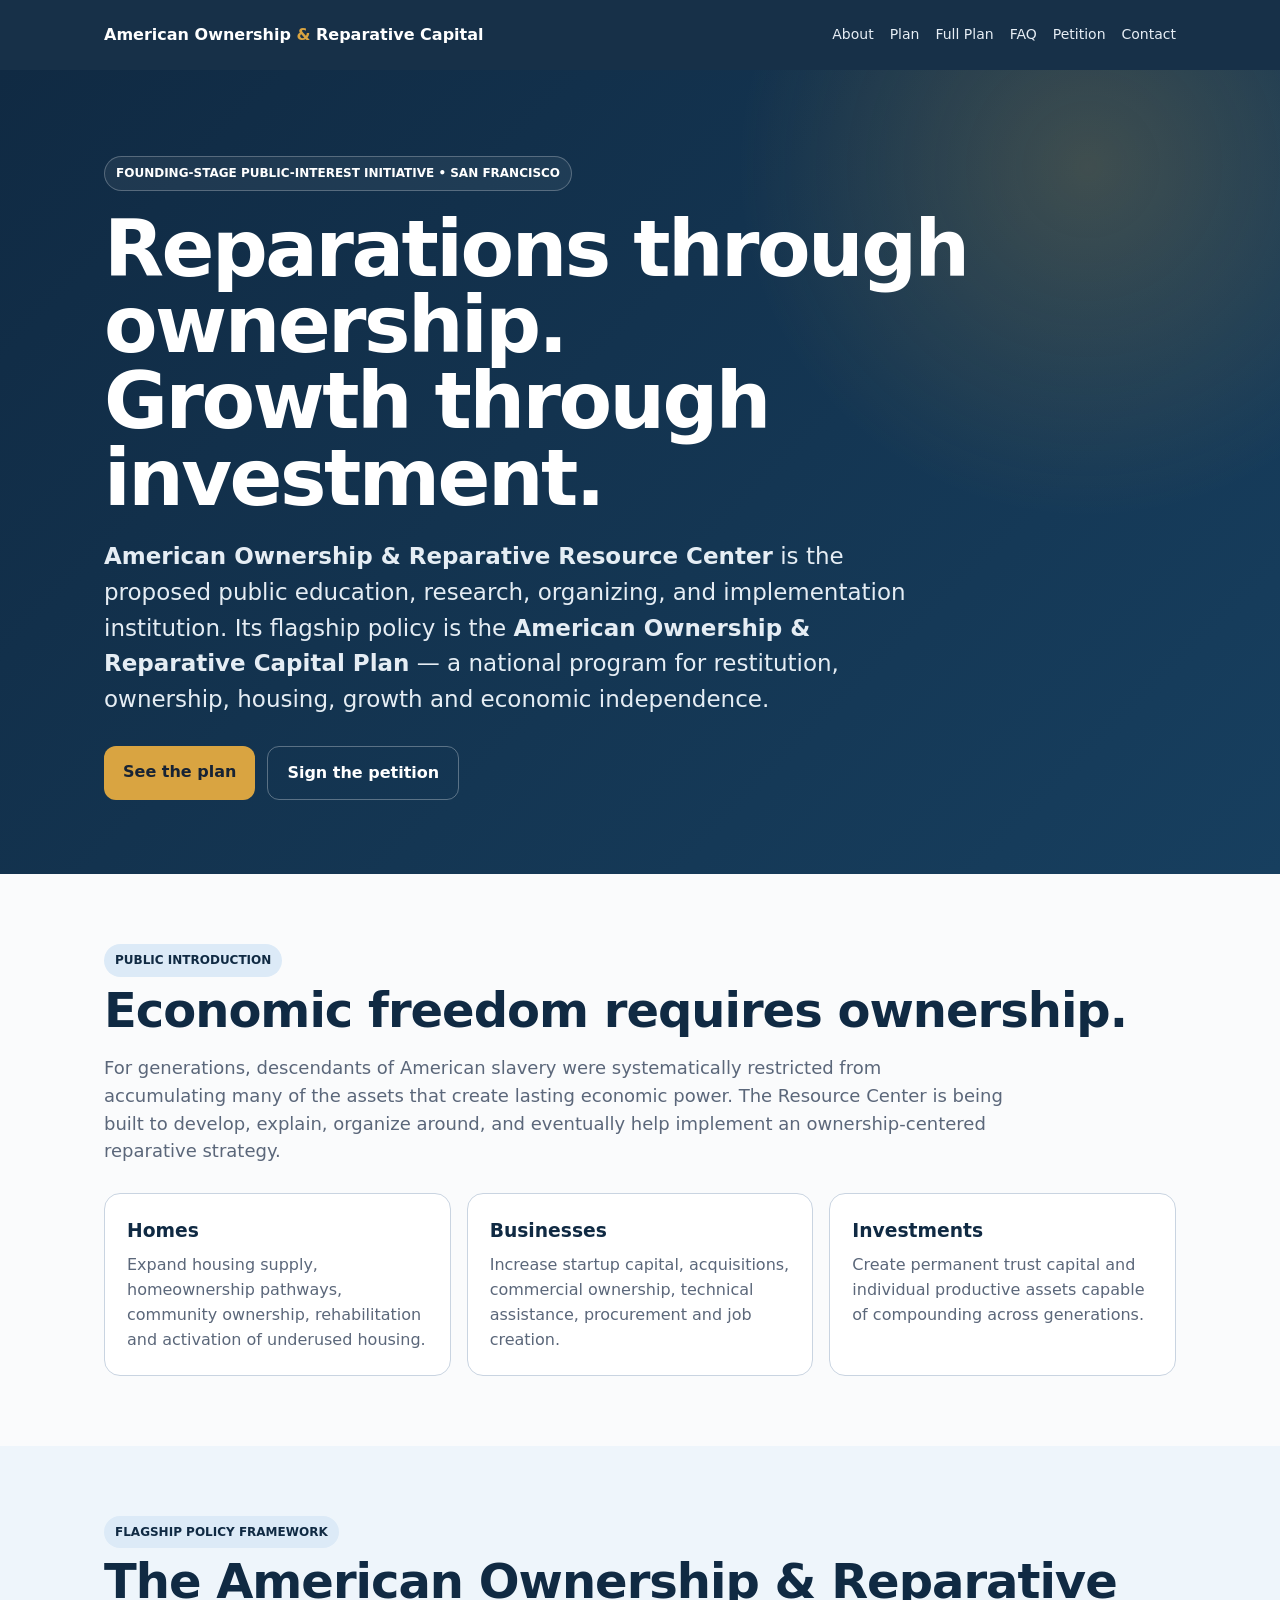
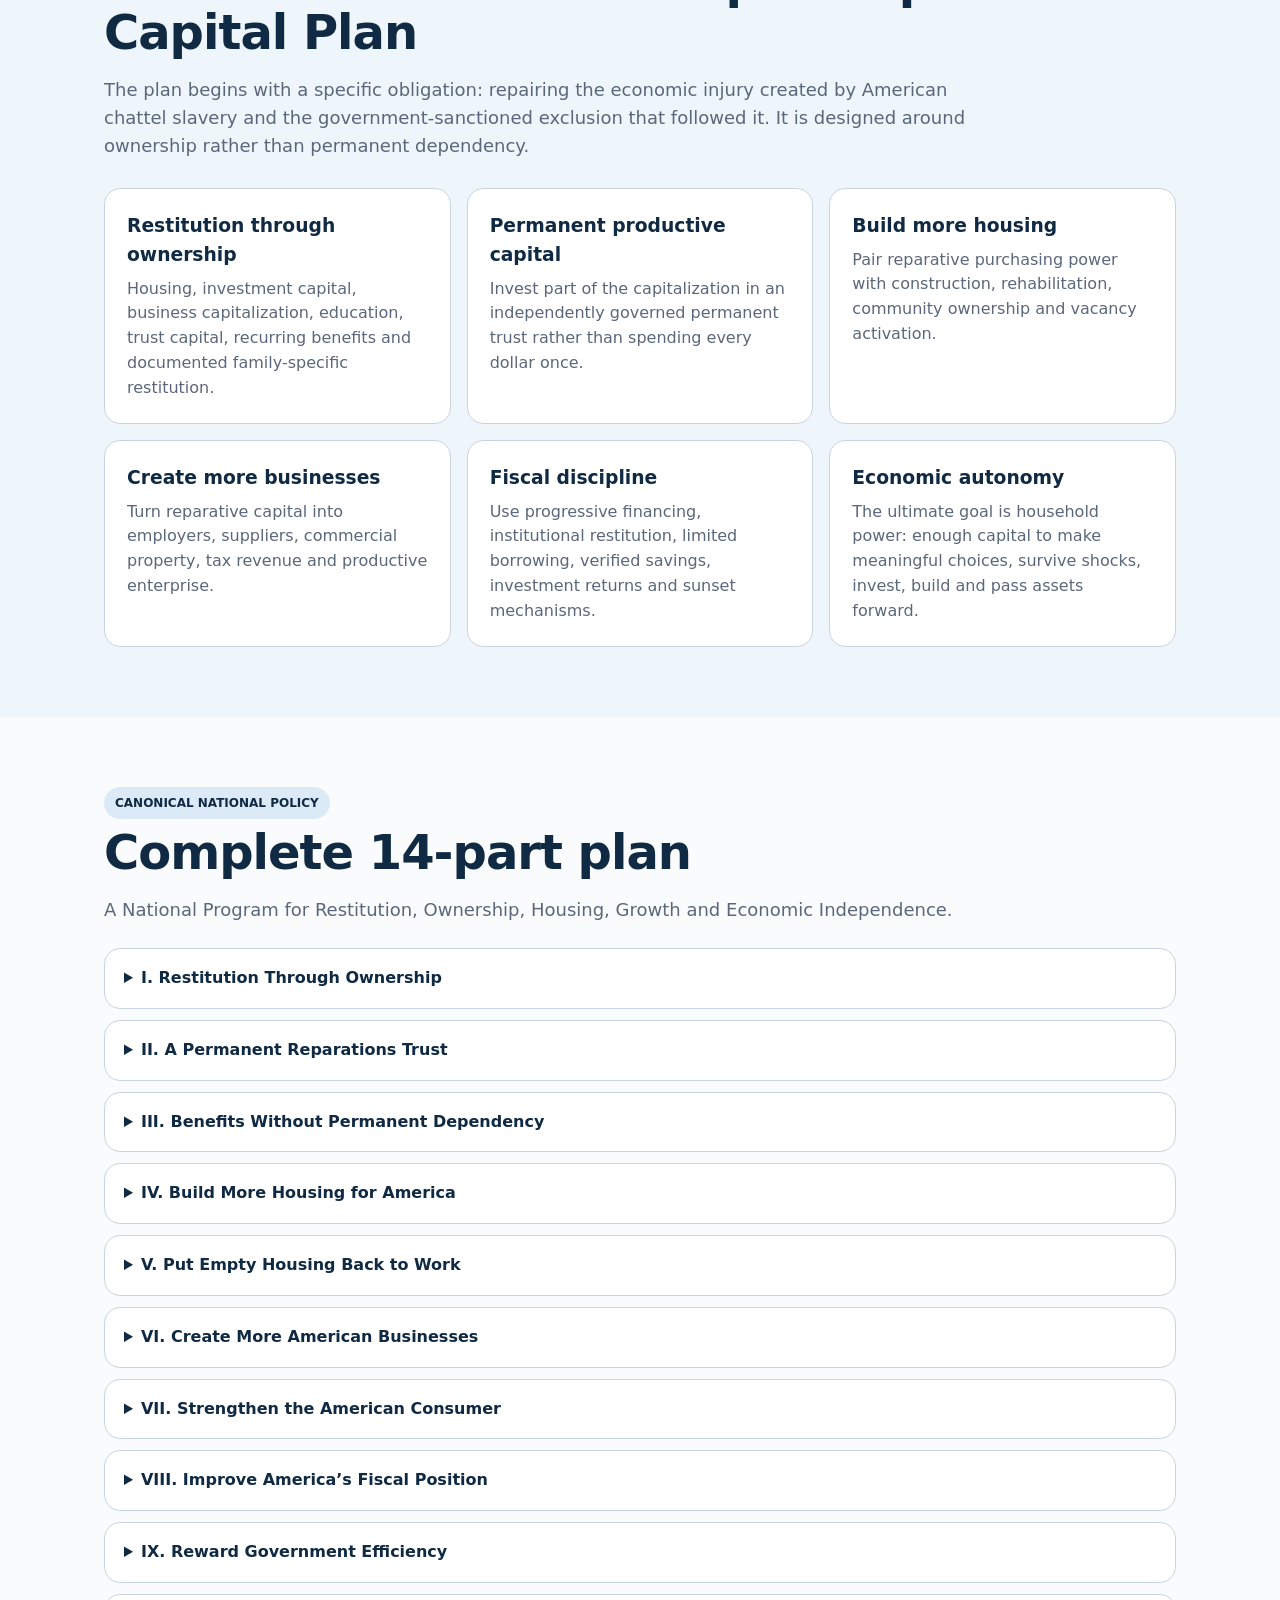
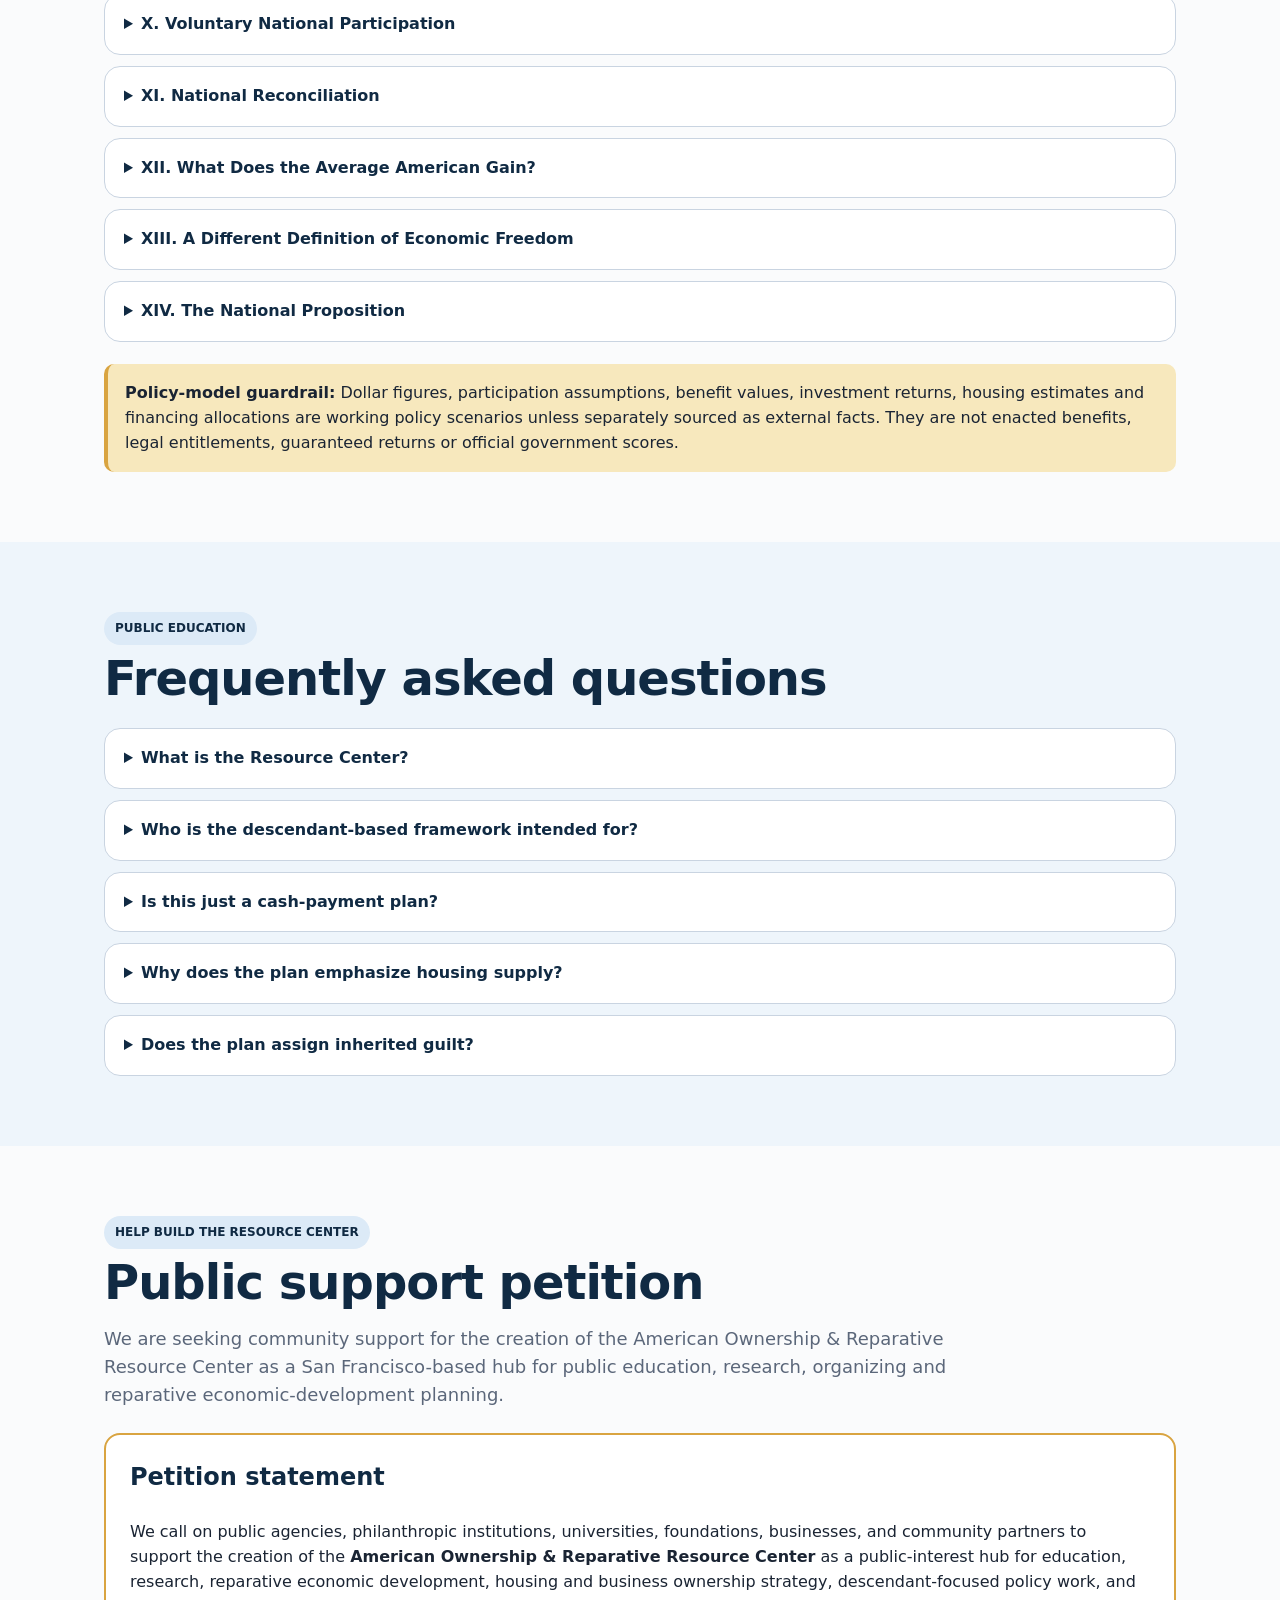
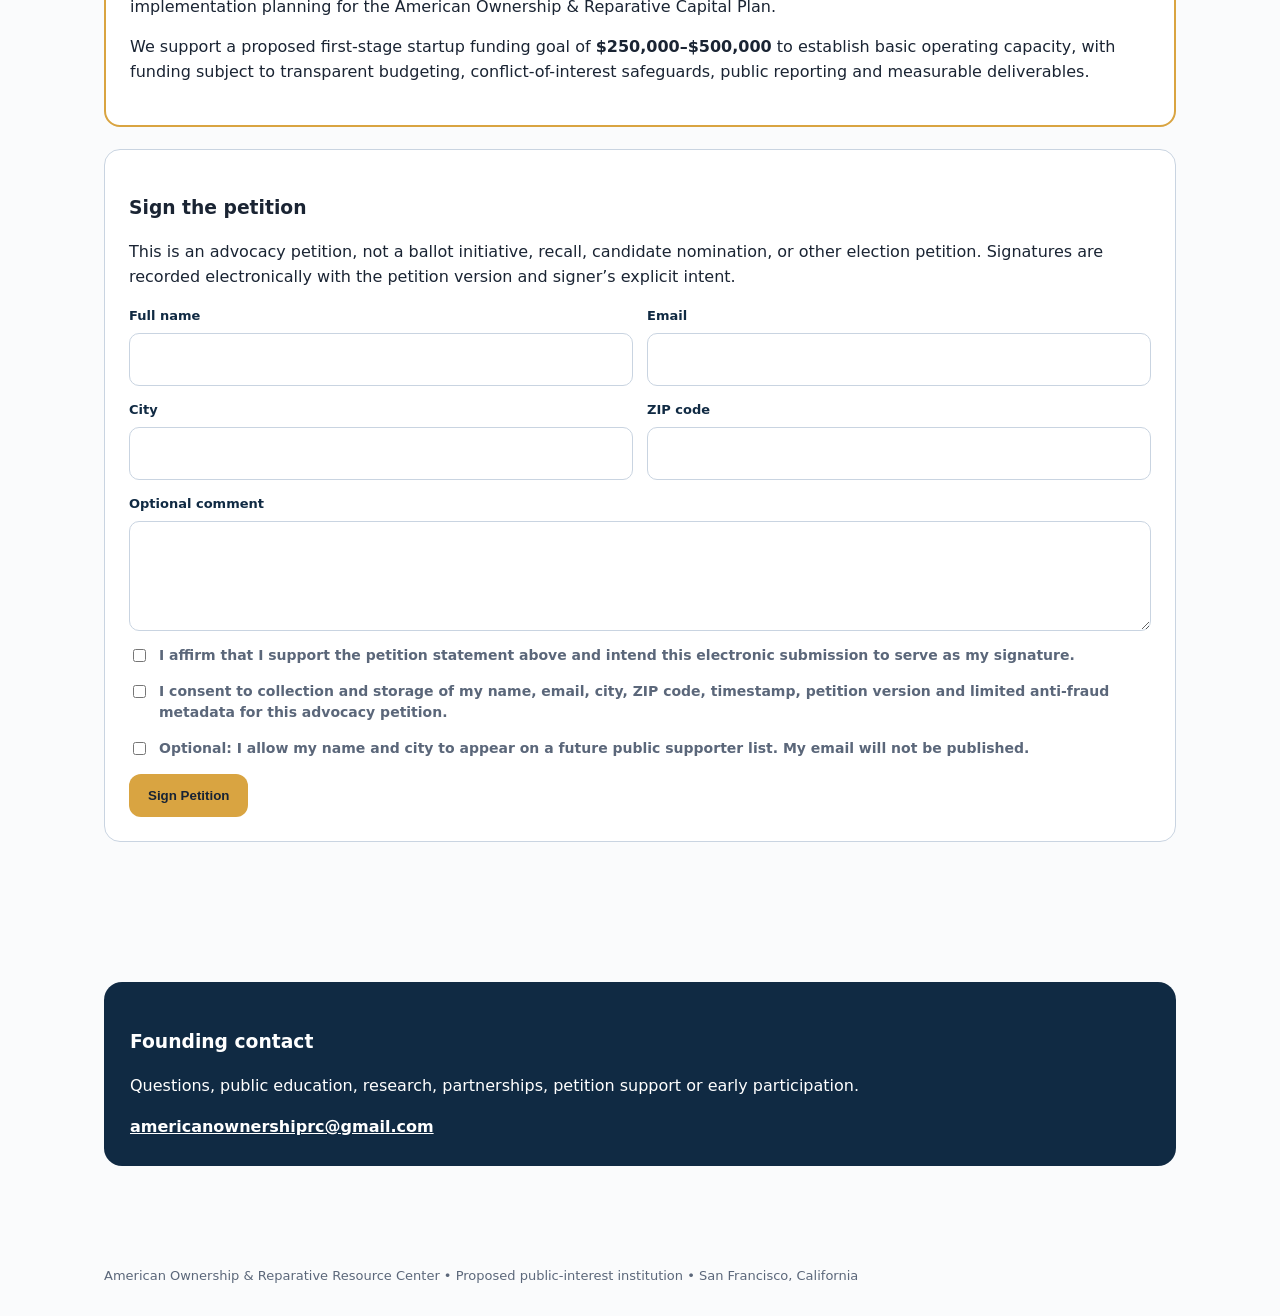
==== index.html @ ea7e80ad "Publish public AORC website with live petition" ====
<!doctype html><html lang="en"><head><meta charset="utf-8"><meta name="viewport" content="width=device-width,initial-scale=1"><title>American Ownership & Reparative Resource Center</title><meta name="description" content="American Ownership & Reparative Resource Center — home of the American Ownership & Reparative Capital Plan."><style>:root{--navy:#102A43;--navy2:#173F5F;--gold:#D9A441;--goldlight:#F7E8BD;--blue:#EEF5FB;--ink:#1A2433;--muted:#5B677A;--border:#C9D4E1}*{box-sizing:border-box}html{scroll-behavior:smooth}body{margin:0;font-family:Inter,system-ui,-apple-system,BlinkMacSystemFont,"Segoe UI",sans-serif;color:var(--ink);background:#FAFBFC;line-height:1.55}.wrap{max-width:1120px;margin:auto;padding:0 24px}header{position:sticky;top:0;z-index:20;background:rgba(16,42,67,.97)}nav{min-height:70px;display:flex;align-items:center;justify-content:space-between;gap:20px}.brand{font-weight:850;color:white}.brand span{color:var(--gold)}.nav{display:flex;gap:16px;flex-wrap:wrap}.nav a{color:#e7eef5;text-decoration:none;font-size:14px}.hero{padding:86px 0 74px;color:white;background:radial-gradient(circle at 85% 12%,rgba(217,164,65,.22),transparent 27%),linear-gradient(135deg,var(--navy),var(--navy2))}.eyebrow,.tag{display:inline-block;padding:7px 11px;border-radius:999px;font-size:12px;font-weight:800}.eyebrow{border:1px solid rgba(255,255,255,.25);background:rgba(255,255,255,.06)}.tag{background:#DCEAF7;color:var(--navy)}h1{font-size:clamp(44px,7vw,78px);line-height:.98;letter-spacing:-2.5px;margin:20px 0 22px;max-width:980px}.hero p{font-size:clamp(18px,2.2vw,23px);max-width:820px;color:#e5edf4}.btn{display:inline-flex;text-decoration:none;border:0;border-radius:12px;padding:14px 19px;font-weight:850;cursor:pointer}.gold{background:var(--gold);color:#172334}.ghost{border:1px solid rgba(255,255,255,.3);color:white}.actions{display:flex;gap:12px;flex-wrap:wrap;margin-top:28px}section{padding:70px 0}.soft{background:var(--blue)}h2{font-size:clamp(30px,4vw,48px);line-height:1.06;letter-spacing:-1px;color:var(--navy);margin:8px 0 16px}.lead{max-width:900px;color:var(--muted);font-size:18px}.cards{display:grid;grid-template-columns:repeat(3,1fr);gap:16px;margin-top:28px}.card,details,.petition,.signature{background:white;border:1px solid var(--border);border-radius:16px}.card{padding:22px}.card h3{color:var(--navy);margin:0 0 8px}.card p{color:var(--muted);margin:0}.plan{display:grid;gap:11px;margin-top:24px}details summary{cursor:pointer;padding:17px 19px;font-weight:850;color:var(--navy)}details[open] summary{border-bottom:1px solid var(--border);background:#FAFBFC}.body{padding:4px 19px 18px}.body p,.body li{color:var(--ink)}.body ul{padding-left:22px}.petition{padding:24px;border:2px solid var(--gold);margin-top:24px}.petition h3{color:var(--navy);font-size:24px;margin-top:0}.signature{padding:24px;margin-top:22px}.grid{display:grid;grid-template-columns:1fr 1fr;gap:14px}.field{display:flex;flex-direction:column;gap:7px}.full{grid-column:1/-1}label{font-size:13px;font-weight:800;color:var(--navy)}input,textarea{width:100%;border:1px solid var(--border);border-radius:10px;padding:13px 14px;font:inherit}textarea{min-height:110px;resize:vertical}.check{display:flex;gap:10px;align-items:flex-start;margin:14px 0;color:var(--muted);font-size:14px}.check input{width:auto;margin-top:4px}.notice{display:none;margin-top:14px;padding:14px;border-radius:10px;background:#fff9e9;border:1px solid #efda9e}.model{margin-top:22px;padding:17px;border-left:4px solid var(--gold);background:var(--goldlight);border-radius:10px}.contact{background:var(--navy);color:white;border-radius:18px;padding:26px}.contact a{color:white;font-weight:850}.honeypot{position:absolute!important;left:-9999px!important;opacity:0!important}footer{padding:30px 0;color:var(--muted);font-size:13px}@media(max-width:800px){.nav{display:none}.cards,.grid{grid-template-columns:1fr}.full{grid-column:auto}.hero{padding:62px 0 56px}}</style></head><body><header><div class="wrap"><nav><div class="brand">American Ownership <span>&</span> Reparative Capital</div><div class="nav"><a href="#about">About</a><a href="#plan">Plan</a><a href="#full">Full Plan</a><a href="#faq">FAQ</a><a href="#petition">Petition</a><a href="#contact">Contact</a></div></nav></div></header><main><section class="hero"><div class="wrap"><span class="eyebrow">FOUNDING-STAGE PUBLIC-INTEREST INITIATIVE • SAN FRANCISCO</span><h1>Reparations through ownership.<br>Growth through investment.</h1><p><strong>American Ownership & Reparative Resource Center</strong> is the proposed public education, research, organizing, and implementation institution. Its flagship policy is the <strong>American Ownership & Reparative Capital Plan</strong> — a national program for restitution, ownership, housing, growth and economic independence.</p><div class="actions"><a class="btn gold" href="#plan">See the plan</a><a class="btn ghost" href="#petition">Sign the petition</a></div></div></section><section id="about"><div class="wrap"><span class="tag">PUBLIC INTRODUCTION</span><h2>Economic freedom requires ownership.</h2><p class="lead">For generations, descendants of American slavery were systematically restricted from accumulating many of the assets that create lasting economic power. The Resource Center is being built to develop, explain, organize around, and eventually help implement an ownership-centered reparative strategy.</p><div class="cards"><div class="card"><h3>Homes</h3><p>Expand housing supply, homeownership pathways, community ownership, rehabilitation and activation of underused housing.</p></div><div class="card"><h3>Businesses</h3><p>Increase startup capital, acquisitions, commercial ownership, technical assistance, procurement and job creation.</p></div><div class="card"><h3>Investments</h3><p>Create permanent trust capital and individual productive assets capable of compounding across generations.</p></div></div></div></section><section id="plan" class="soft"><div class="wrap"><span class="tag">FLAGSHIP POLICY FRAMEWORK</span><h2>The American Ownership & Reparative Capital Plan</h2><p class="lead">The plan begins with a specific obligation: repairing the economic injury created by American chattel slavery and the government-sanctioned exclusion that followed it. It is designed around ownership rather than permanent dependency.</p><div class="cards"><div class="card"><h3>Restitution through ownership</h3><p>Housing, investment capital, business capitalization, education, trust capital, recurring benefits and documented family-specific restitution.</p></div><div class="card"><h3>Permanent productive capital</h3><p>Invest part of the capitalization in an independently governed permanent trust rather than spending every dollar once.</p></div><div class="card"><h3>Build more housing</h3><p>Pair reparative purchasing power with construction, rehabilitation, community ownership and vacancy activation.</p></div><div class="card"><h3>Create more businesses</h3><p>Turn reparative capital into employers, suppliers, commercial property, tax revenue and productive enterprise.</p></div><div class="card"><h3>Fiscal discipline</h3><p>Use progressive financing, institutional restitution, limited borrowing, verified savings, investment returns and sunset mechanisms.</p></div><div class="card"><h3>Economic autonomy</h3><p>The ultimate goal is household power: enough capital to make meaningful choices, survive shocks, invest, build and pass assets forward.</p></div></div></div></section><section id="full"><div class="wrap"><span class="tag">CANONICAL NATIONAL POLICY</span><h2>Complete 14-part plan</h2><p class="lead">A National Program for Restitution, Ownership, Housing, Growth and Economic Independence.</p><div class="plan"><details><summary>I. Restitution Through Ownership</summary><div class="body"><p>Where public policy systematically prevented people from accumulating capital, an appropriate remedy should restore access to capital.</p><ul><li>individual investment capital</li><li>housing and homeownership capital</li><li>business capitalization</li><li>education capital</li><li>a permanent beneficiary trust</li><li>recurring public-service benefits</li><li>documented family-specific restitution where identifiable losses can be established</li></ul><p>The objective is not permanent dependency on government. The objective is greater independence from it.</p></div></details><details><summary>II. A Permanent Reparations Trust</summary><div class="body"><p>A portion of national reparative capitalization would be placed into an independently managed permanent trust owning diversified productive assets capable of generating returns for future generations.</p><p>Under the current model, approximately $2 trillion of the broader capitalization is committed to permanent trust capital, with professional management, beneficiary protections, public audits, investment diversification and a stabilization reserve.</p></div></details><details><summary>III. Benefits Without Permanent Dependency</summary><div class="body"><p>Recurring Descendant Benefits would emphasize high-leverage services such as public transportation, mobility, licensing assistance, business and financial technical assistance, and digital public services.</p><p>Large capital benefits such as education, homeownership and business capitalization would use dedicated capital accounts and milestone programs rather than unlimited annual entitlements.</p></div></details><details><summary>IV. Build More Housing for America</summary><div class="body"><p>Reparations should not simply create more purchasing power for the same limited number of homes. The plan pairs capital with new multifamily construction, rehabilitation, mixed-income development, community land trusts, shared-equity ownership, enabling infrastructure and conversion of underused properties.</p></div></details><details><summary>V. Put Empty Housing Back to Work</summary><div class="body"><p>Cities facing severe affordability problems should be able to develop legally sustainable housing-activation policies for units deliberately left vacant for extended periods. The principle is: use the housing or help finance more housing.</p></div></details><details><summary>VI. Create More American Businesses</summary><div class="body"><p>One of the most productive uses of reparative capital can be business formation.</p><p><strong>Capital → Business Formation → Employment → Income → Consumption → Tax Revenue → Additional Investment</strong></p><p>Business ownership gives reparative capital the potential to become productive national capital.</p></div></details><details><summary>VII. Strengthen the American Consumer</summary><div class="body"><p>Households with stronger balance sheets can purchase goods and services, withstand shocks and make longer-term investments. The objective is increasing the number of Americans capable of owning, investing, producing and purchasing.</p></div></details><details><summary>VIII. Improve America’s Fiscal Position</summary><div class="body"><p>The plan combines progressive financing, evidence-based institutional restitution, limited borrowing, permanent invested capital, government-efficiency savings, improper-payment reduction, voluntary contributions, sunset provisions and investment returns.</p><p>The objective is to create assets while controlling liabilities.</p></div></details><details><summary>IX. Reward Government Efficiency</summary><div class="body"><p>Independently verified federal savings from improper-payment reduction, duplication, unnecessary overhead, obsolete spending, inefficient procurement and legally available unused appropriations should reduce borrowing. Savings count only after they become real and measurable.</p></div></details><details><summary>X. Voluntary National Participation</summary><div class="body"><p>Americans, companies, philanthropies, universities, religious institutions and other organizations should be able to contribute voluntarily to the trust or associated programs. Voluntary contributions supplement rather than replace government obligations.</p></div></details><details><summary>XI. National Reconciliation</summary><div class="body"><p>Voluntary counseling, historical education, community dialogue and evidence-based prejudice-reduction programs can help people confront the social consequences of racism without assigning inherited guilt or treating races as enemies.</p><p>Reconciliation should accompany restitution. Neither should substitute for the other.</p></div></details><details><summary>XII. What Does the Average American Gain?</summary><div class="body"><ul><li>More housing</li><li>More employment</li><li>More customers</li><li>More businesses</li><li>Stronger neighborhoods</li><li>Greater government efficiency</li><li>Less reliance on perpetual deficit spending</li><li>A larger productive economy</li><li>A country with more owners</li></ul></div></details><details><summary>XIII. A Different Definition of Economic Freedom</summary><div class="body"><p>Economic freedom should mean more than choosing between employers or deciding how to spend a paycheck. It should mean possessing enough capital to make meaningful choices: leave a bad job, survive a loss of income, relocate, educate yourself, start something, invest, help family and take risks.</p></div></details><details><summary>XIV. The National Proposition</summary><div class="body"><p>America can address a legitimate reparative obligation while simultaneously investing in its own future.</p><ul><li>Repair what was taken.</li><li>Create what was denied.</li><li>Build more housing.</li><li>Create more businesses.</li><li>Increase ownership.</li><li>Reduce waste.</li><li>Protect taxpayers from unnecessary debt.</li><li>Create permanent capital instead of permanent dependency.</li><li>Give ordinary Americans greater economic autonomy.</li></ul><p><strong>This is reparative justice built around ownership — and an investment in a more productive, financially independent America.</strong></p></div></details></div><div class="model"><strong>Policy-model guardrail:</strong> Dollar figures, participation assumptions, benefit values, investment returns, housing estimates and financing allocations are working policy scenarios unless separately sourced as external facts. They are not enacted benefits, legal entitlements, guaranteed returns or official government scores.</div></div></section><section id="faq" class="soft"><div class="wrap"><span class="tag">PUBLIC EDUCATION</span><h2>Frequently asked questions</h2><div class="plan"><details><summary>What is the Resource Center?</summary><div class="body"><p>A proposed public education, research, organizing and implementation institution. Its flagship national policy framework is the American Ownership & Reparative Capital Plan.</p></div></details><details><summary>Who is the descendant-based framework intended for?</summary><div class="body"><p>Principally descendants of persons enslaved in the United States, using evidence, administrative standards and due process. Final eligibility rules would require formal legal and program design.</p></div></details><details><summary>Is this just a cash-payment plan?</summary><div class="body"><p>No. Direct cash can have a role, but the central strategy is capital formation through homes, businesses, investments, education, land, productive assets and permanent trust capital.</p></div></details><details><summary>Why does the plan emphasize housing supply?</summary><div class="body"><p>Because giving people more purchasing power without adding housing can simply intensify competition for scarce homes. The plan pairs reparative purchasing power with construction and rehabilitation.</p></div></details><details><summary>Does the plan assign inherited guilt?</summary><div class="body"><p>No. The case is based on historical evidence, institutional responsibility, measurable economic injury and repair through expanded future ownership.</p></div></details></div></div></section><section id="petition"><div class="wrap"><span class="tag">HELP BUILD THE RESOURCE CENTER</span><h2>Public support petition</h2><p class="lead">We are seeking community support for the creation of the American Ownership & Reparative Resource Center as a San Francisco-based hub for public education, research, organizing and reparative economic-development planning.</p><div class="petition"><h3>Petition statement</h3><p>We call on public agencies, philanthropic institutions, universities, foundations, businesses, and community partners to support the creation of the <strong>American Ownership & Reparative Resource Center</strong> as a public-interest hub for education, research, reparative economic development, housing and business ownership strategy, descendant-focused policy work, and implementation planning for the American Ownership & Reparative Capital Plan.</p><p>We support a proposed first-stage startup funding goal of <strong>$250,000–$500,000</strong> to establish basic operating capacity, with funding subject to transparent budgeting, conflict-of-interest safeguards, public reporting and measurable deliverables.</p></div><div class="signature"><h3>Sign the petition</h3><p>This is an advocacy petition, not a ballot initiative, recall, candidate nomination, or other election petition. Signatures are recorded electronically with the petition version and signer’s explicit intent.</p><form id="petitionForm"><div class="grid"><div class="field"><label for="name">Full name</label><input id="name" maxlength="120" required></div><div class="field"><label for="email">Email</label><input id="email" type="email" maxlength="254" required></div><div class="field"><label for="city">City</label><input id="city" maxlength="100" required></div><div class="field"><label for="zip">ZIP code</label><input id="zip" inputmode="numeric" maxlength="10" required></div><div class="field full"><label for="comment">Optional comment</label><textarea id="comment" maxlength="1000"></textarea></div></div><label class="check"><input id="intent" type="checkbox" required><span>I affirm that I support the petition statement above and intend this electronic submission to serve as my signature.</span></label><label class="check"><input id="privacy" type="checkbox" required><span>I consent to collection and storage of my name, email, city, ZIP code, timestamp, petition version and limited anti-fraud metadata for this advocacy petition.</span></label><label class="check"><input id="publicName" type="checkbox"><span>Optional: I allow my name and city to appear on a future public supporter list. My email will not be published.</span></label><input id="website" class="honeypot" tabindex="-1" autocomplete="off"><button id="submit" class="btn gold" type="submit">Sign Petition</button><div id="status" class="notice"></div></form></div></div></section><section id="contact"><div class="wrap"><div class="contact"><h3>Founding contact</h3><p>Questions, public education, research, partnerships, petition support or early participation.</p><a href="mailto:americanownershiprc@gmail.com">americanownershiprc@gmail.com</a></div></div></section></main><footer><div class="wrap">American Ownership & Reparative Resource Center • Proposed public-interest institution • San Francisco, California</div></footer><script>const API='https://ieihdpufnjthooambooh.supabase.co/functions/v1/sign-petition',VERSION='AORC-PETITION-v1-2026-08-29',HASH='1d4288291e7c98526db69d8b53434b2d12ae82571cffe63fd20b3cd0b70e800b';const f=document.getElementById('petitionForm');f.addEventListener('submit',async e=>{e.preventDefault();const s=document.getElementById('status'),b=document.getElementById('submit');const p={name:name.value.trim(),email:email.value.trim(),city:city.value.trim(),zip:zip.value.trim(),comment:comment.value.trim(),signatureIntent:intent.checked,privacyConsent:privacy.checked,publicNameConsent:publicName.checked,website:website.value.trim(),petitionVersion:VERSION,petitionHash:HASH,source:'github-public-site'};s.style.display='block';if(!p.name||!p.email||!p.city||!p.zip||!p.signatureIntent||!p.privacyConsent){s.textContent='Please complete all required fields and both consent checkboxes.';return}b.disabled=true;b.textContent='Recording signature…';s.textContent='Securely recording your signature…';try{const r=await fetch(API,{method:'POST',headers:{'content-type':'application/json'},body:JSON.stringify(p)}),d=await r.json().catch(()=>({}));if(!r.ok||!d.ok)throw new Error(d.error||'Unable to record signature right now.');f.reset();s.innerHTML='<strong>Signature recorded.</strong> Thank you for supporting the effort to build the American Ownership & Reparative Resource Center.'+(d.signatureId?'<br><small>Confirmation: '+d.signatureId+'</small>':'')}catch(err){s.textContent=err.message||'Unable to record signature right now. Please try again.'}finally{b.disabled=false;b.textContent='Sign Petition'}});</script></body></html>
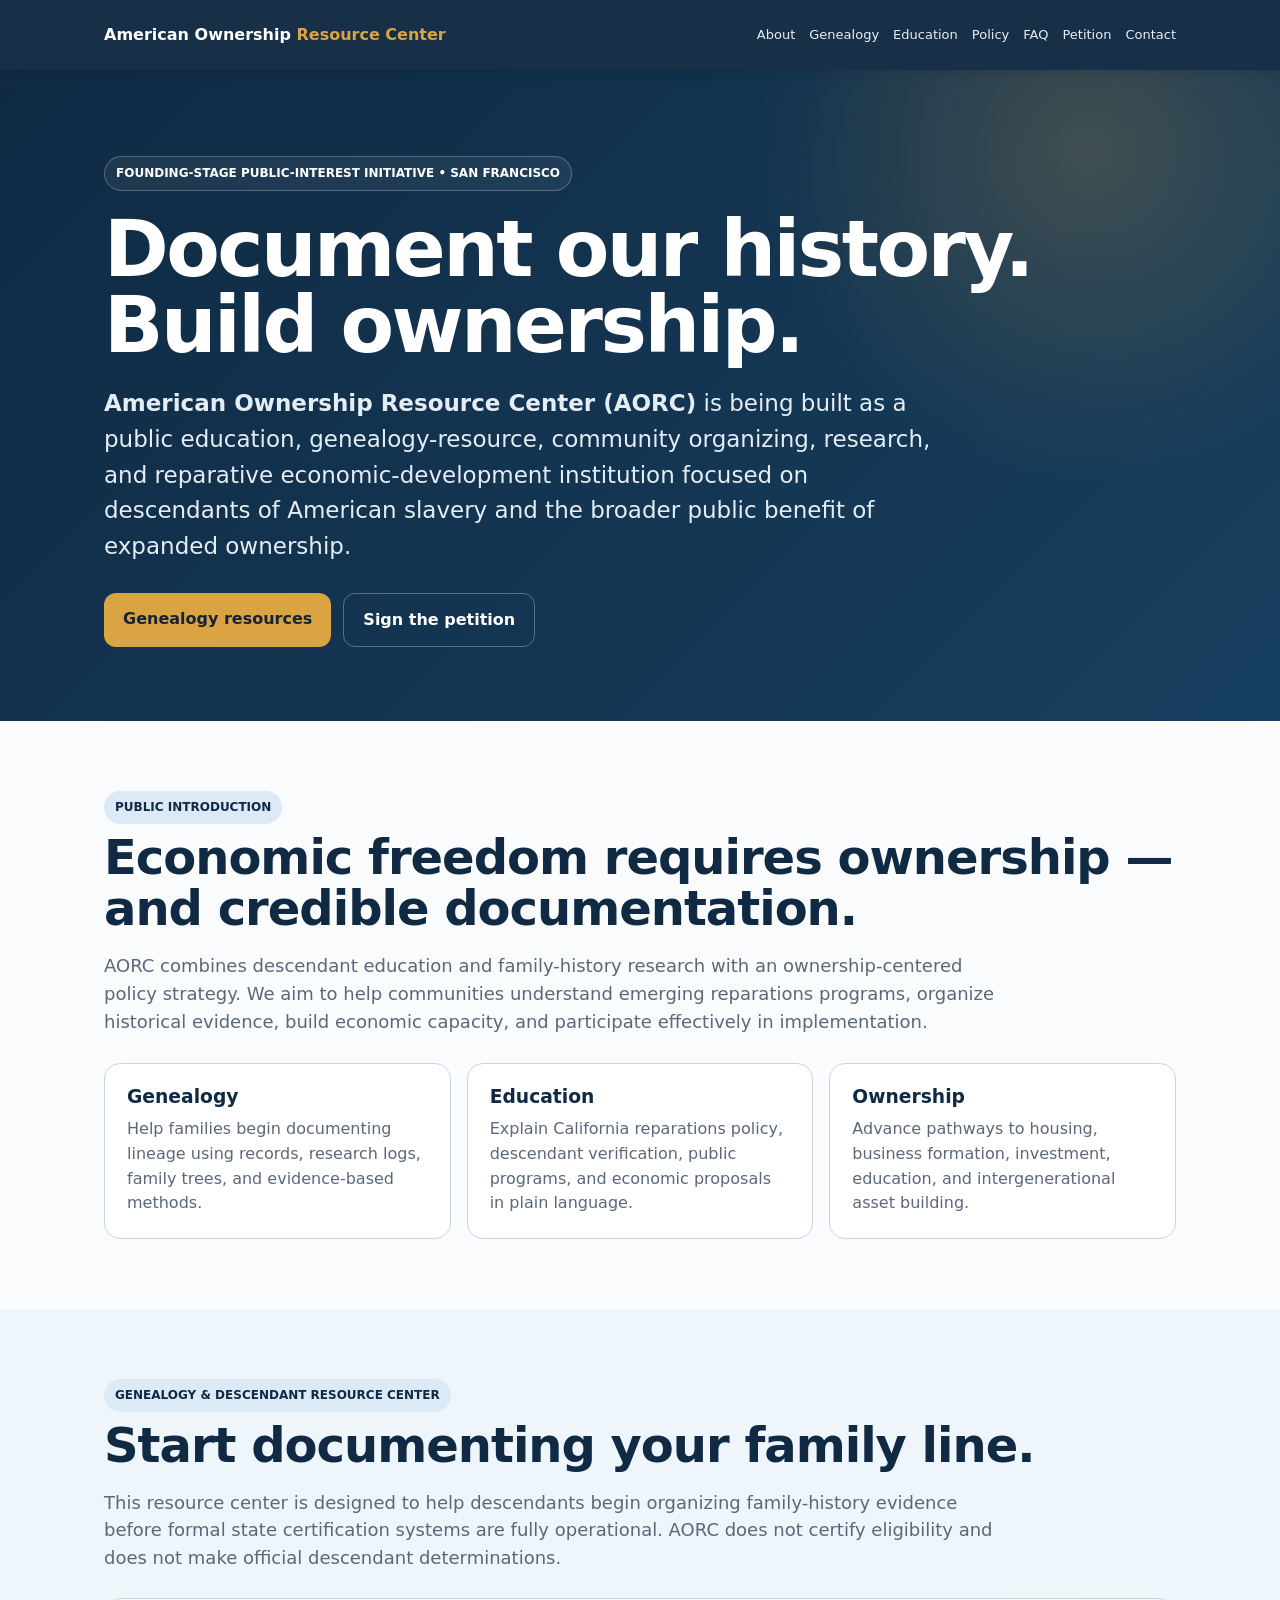
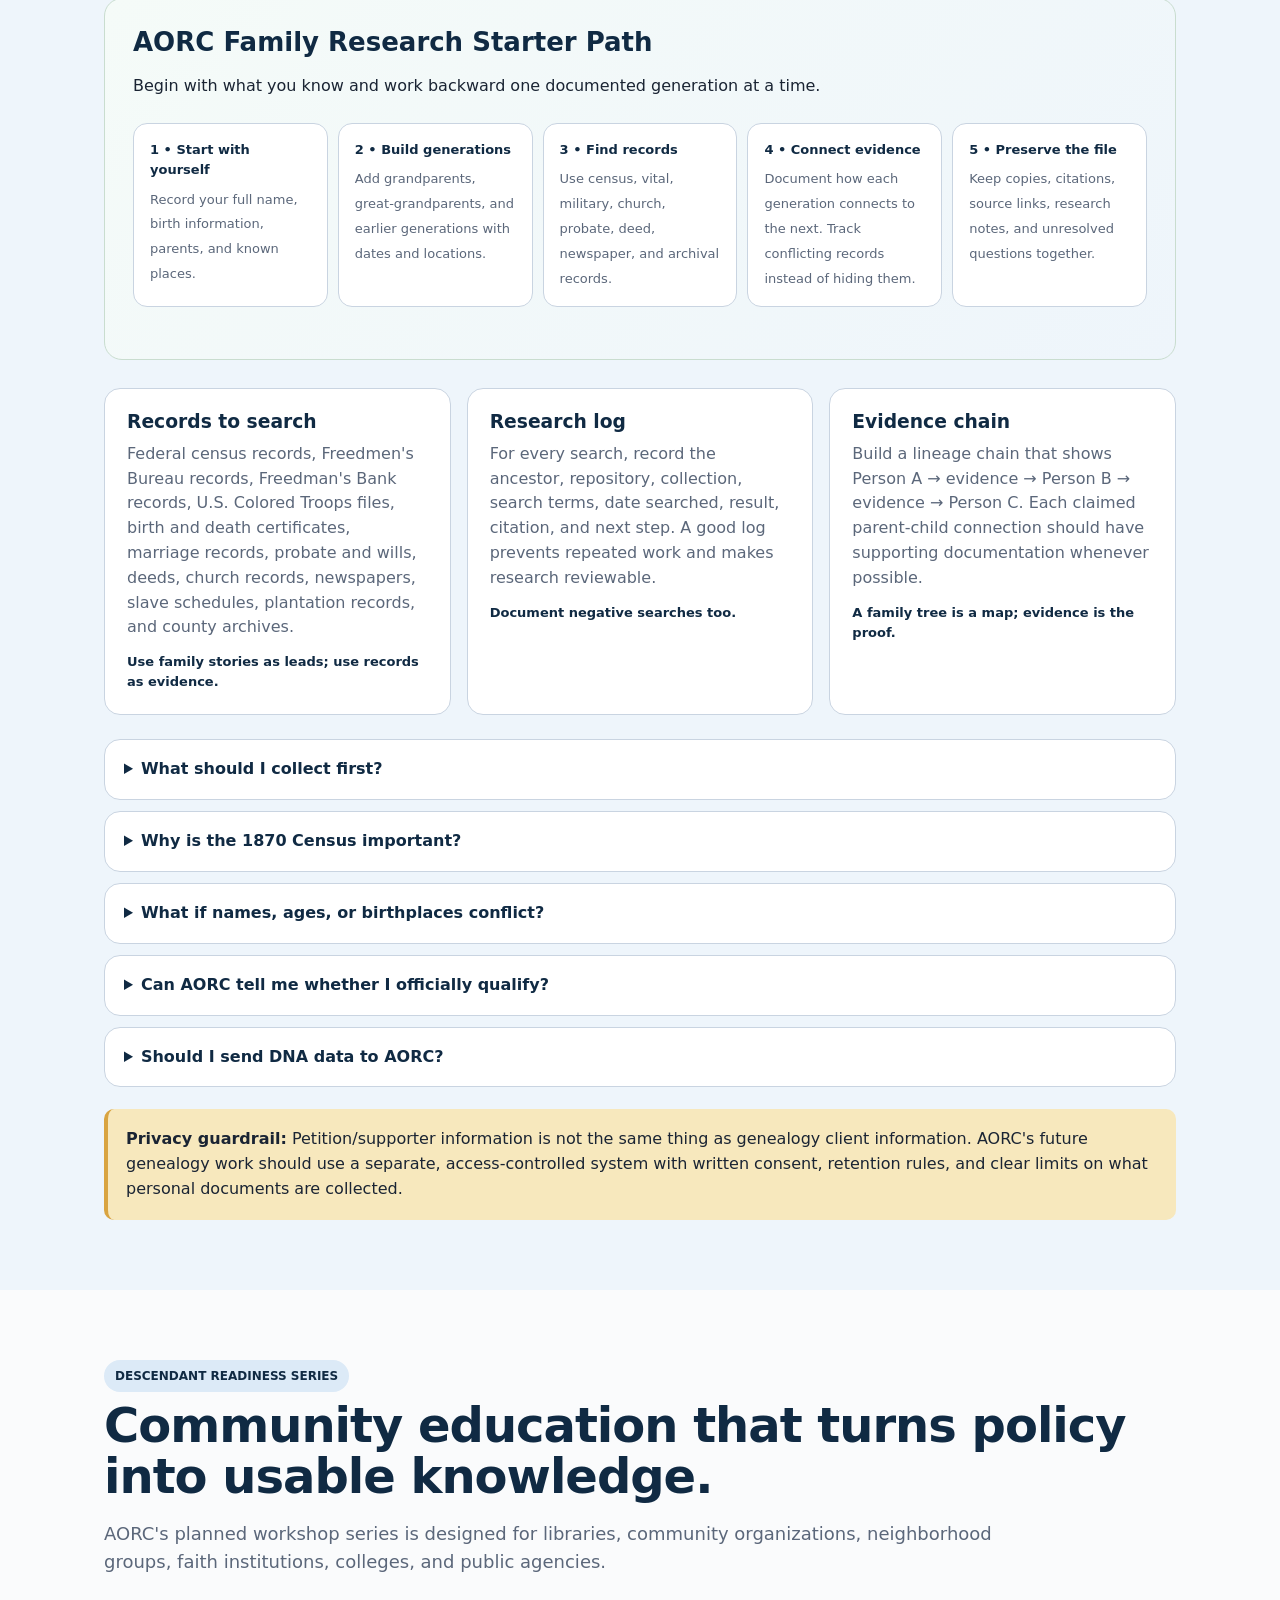
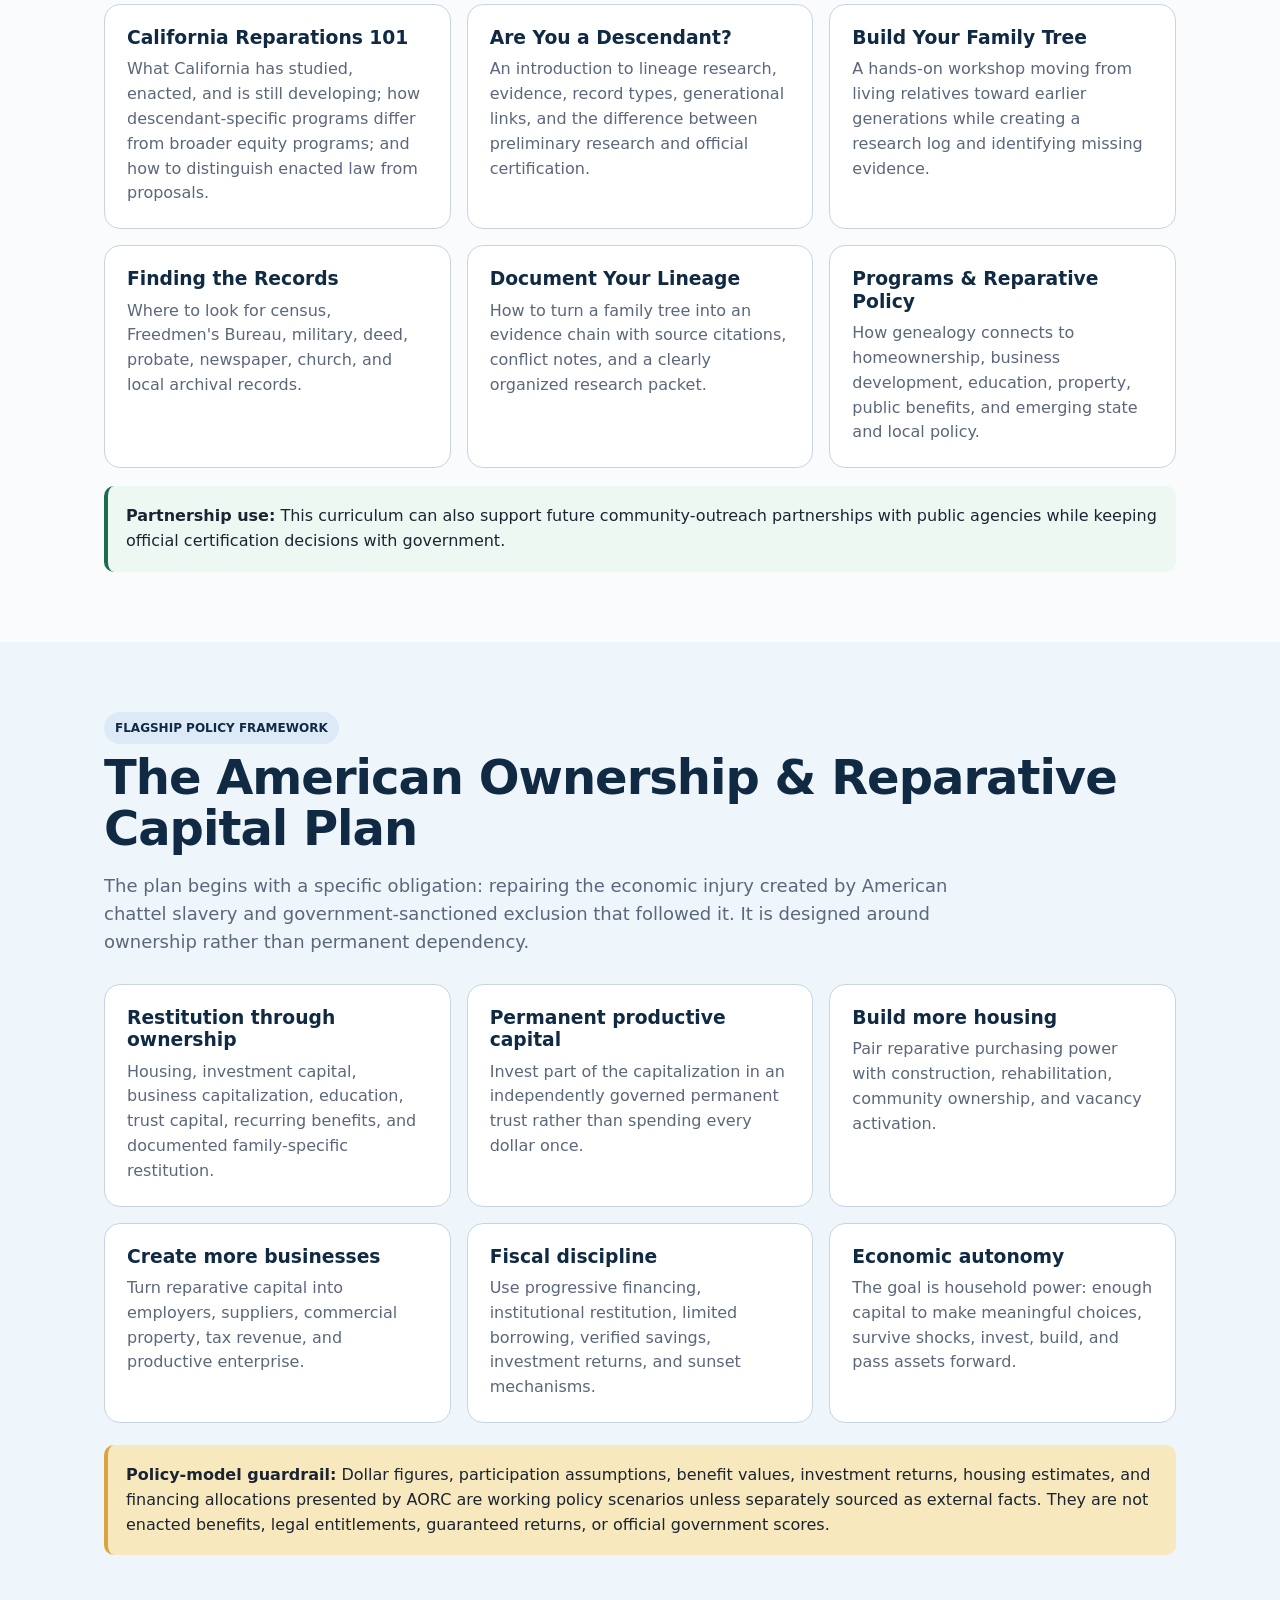
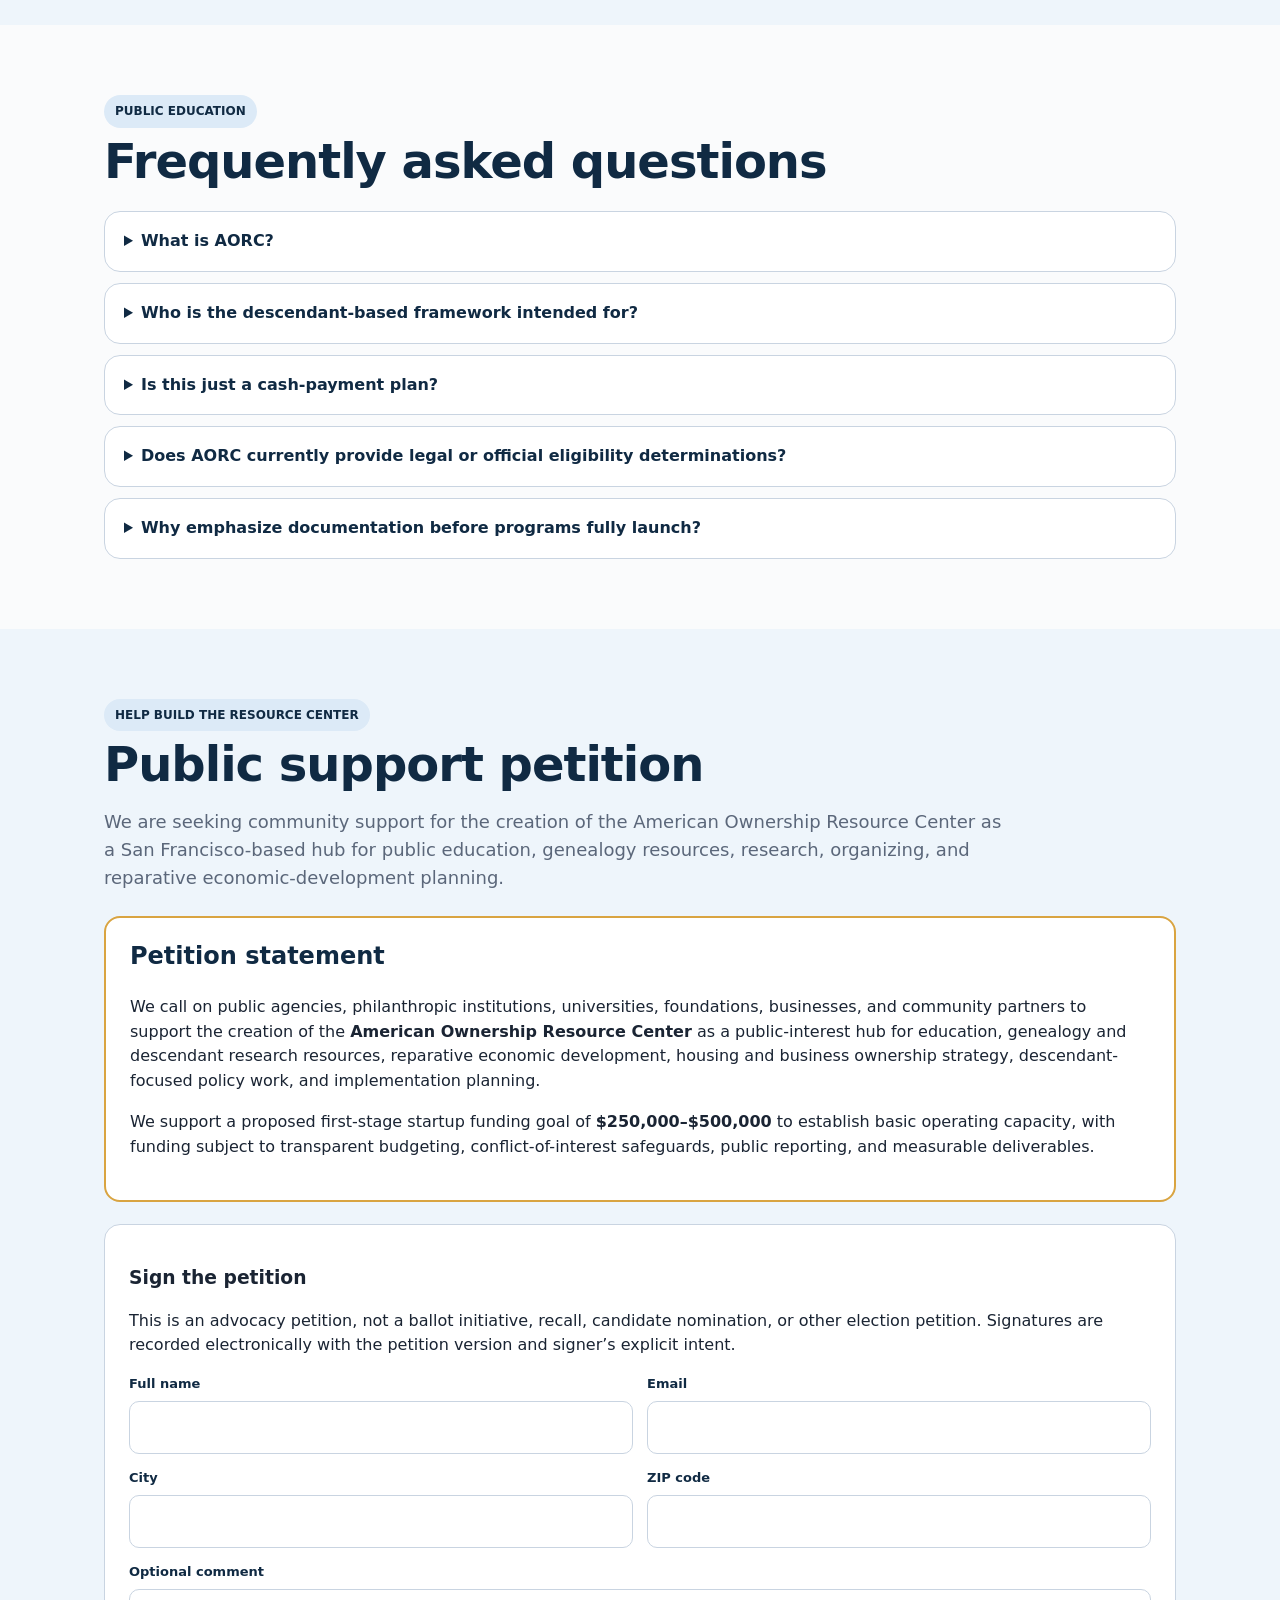
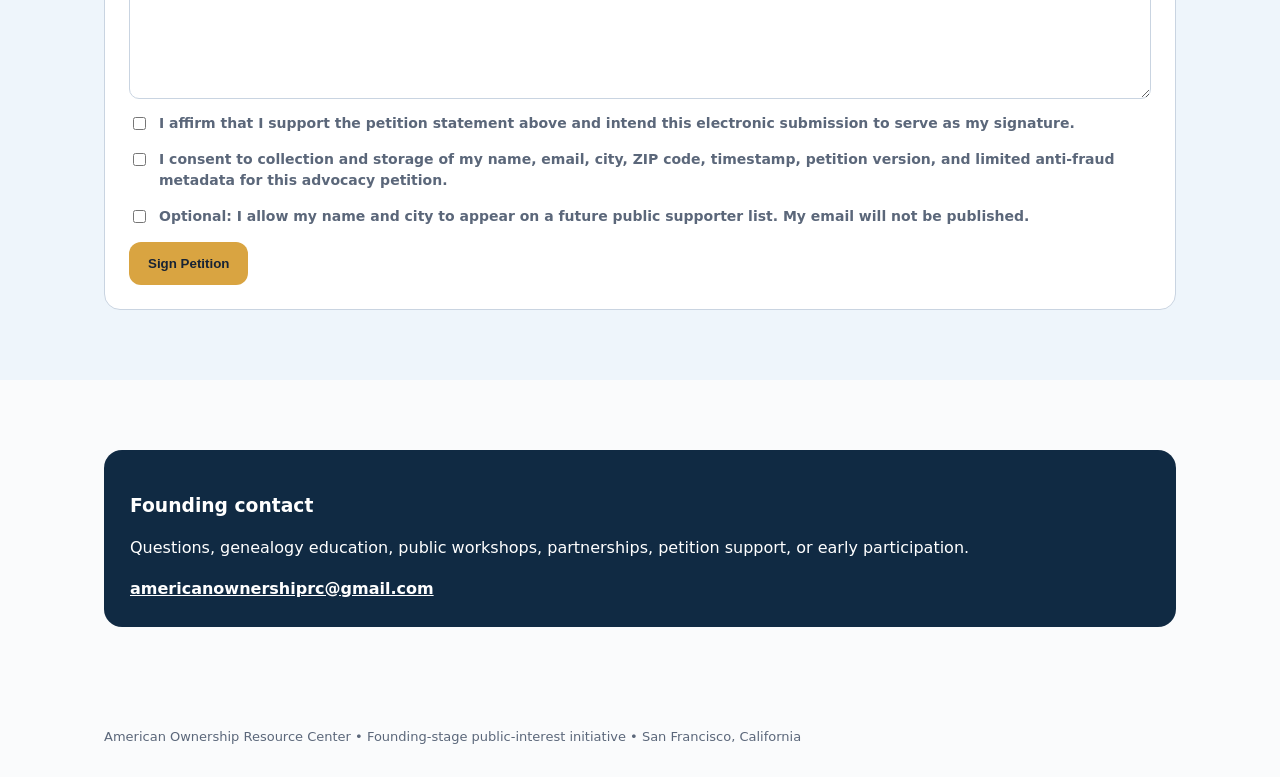
==== commit dccfa368: "Add Genealogy & Descendant Resource Center" ====
--- a/index.html
+++ b/index.html
@@ -1 +1 @@
-<!doctype html><html lang="en"><head><meta charset="utf-8"><meta name="viewport" content="width=device-width,initial-scale=1"><title>American Ownership & Reparative Resource Center</title><meta name="description" content="American Ownership & Reparative Resource Center — home of the American Ownership & Reparative Capital Plan."><style>:root{--navy:#102A43;--navy2:#173F5F;--gold:#D9A441;--goldlight:#F7E8BD;--blue:#EEF5FB;--ink:#1A2433;--muted:#5B677A;--border:#C9D4E1}*{box-sizing:border-box}html{scroll-behavior:smooth}body{margin:0;font-family:Inter,system-ui,-apple-system,BlinkMacSystemFont,"Segoe UI",sans-serif;color:var(--ink);background:#FAFBFC;line-height:1.55}.wrap{max-width:1120px;margin:auto;padding:0 24px}header{position:sticky;top:0;z-index:20;background:rgba(16,42,67,.97)}nav{min-height:70px;display:flex;align-items:center;justify-content:space-between;gap:20px}.brand{font-weight:850;color:white}.brand span{color:var(--gold)}.nav{display:flex;gap:16px;flex-wrap:wrap}.nav a{color:#e7eef5;text-decoration:none;font-size:14px}.hero{padding:86px 0 74px;color:white;background:radial-gradient(circle at 85% 12%,rgba(217,164,65,.22),transparent 27%),linear-gradient(135deg,var(--navy),var(--navy2))}.eyebrow,.tag{display:inline-block;padding:7px 11px;border-radius:999px;font-size:12px;font-weight:800}.eyebrow{border:1px solid rgba(255,255,255,.25);background:rgba(255,255,255,.06)}.tag{background:#DCEAF7;color:var(--navy)}h1{font-size:clamp(44px,7vw,78px);line-height:.98;letter-spacing:-2.5px;margin:20px 0 22px;max-width:980px}.hero p{font-size:clamp(18px,2.2vw,23px);max-width:820px;color:#e5edf4}.btn{display:inline-flex;text-decoration:none;border:0;border-radius:12px;padding:14px 19px;font-weight:850;cursor:pointer}.gold{background:var(--gold);color:#172334}.ghost{border:1px solid rgba(255,255,255,.3);color:white}.actions{display:flex;gap:12px;flex-wrap:wrap;margin-top:28px}section{padding:70px 0}.soft{background:var(--blue)}h2{font-size:clamp(30px,4vw,48px);line-height:1.06;letter-spacing:-1px;color:var(--navy);margin:8px 0 16px}.lead{max-width:900px;color:var(--muted);font-size:18px}.cards{display:grid;grid-template-columns:repeat(3,1fr);gap:16px;margin-top:28px}.card,details,.petition,.signature{background:white;border:1px solid var(--border);border-radius:16px}.card{padding:22px}.card h3{color:var(--navy);margin:0 0 8px}.card p{color:var(--muted);margin:0}.plan{display:grid;gap:11px;margin-top:24px}details summary{cursor:pointer;padding:17px 19px;font-weight:850;color:var(--navy)}details[open] summary{border-bottom:1px solid var(--border);background:#FAFBFC}.body{padding:4px 19px 18px}.body p,.body li{color:var(--ink)}.body ul{padding-left:22px}.petition{padding:24px;border:2px solid var(--gold);margin-top:24px}.petition h3{color:var(--navy);font-size:24px;margin-top:0}.signature{padding:24px;margin-top:22px}.grid{display:grid;grid-template-columns:1fr 1fr;gap:14px}.field{display:flex;flex-direction:column;gap:7px}.full{grid-column:1/-1}label{font-size:13px;font-weight:800;color:var(--navy)}input,textarea{width:100%;border:1px solid var(--border);border-radius:10px;padding:13px 14px;font:inherit}textarea{min-height:110px;resize:vertical}.check{display:flex;gap:10px;align-items:flex-start;margin:14px 0;color:var(--muted);font-size:14px}.check input{width:auto;margin-top:4px}.notice{display:none;margin-top:14px;padding:14px;border-radius:10px;background:#fff9e9;border:1px solid #efda9e}.model{margin-top:22px;padding:17px;border-left:4px solid var(--gold);background:var(--goldlight);border-radius:10px}.contact{background:var(--navy);color:white;border-radius:18px;padding:26px}.contact a{color:white;font-weight:850}.honeypot{position:absolute!important;left:-9999px!important;opacity:0!important}footer{padding:30px 0;color:var(--muted);font-size:13px}@media(max-width:800px){.nav{display:none}.cards,.grid{grid-template-columns:1fr}.full{grid-column:auto}.hero{padding:62px 0 56px}}</style></head><body><header><div class="wrap"><nav><div class="brand">American Ownership <span>&</span> Reparative Capital</div><div class="nav"><a href="#about">About</a><a href="#plan">Plan</a><a href="#full">Full Plan</a><a href="#faq">FAQ</a><a href="#petition">Petition</a><a href="#contact">Contact</a></div></nav></div></header><main><section class="hero"><div class="wrap"><span class="eyebrow">FOUNDING-STAGE PUBLIC-INTEREST INITIATIVE • SAN FRANCISCO</span><h1>Reparations through ownership.<br>Growth through investment.</h1><p><strong>American Ownership & Reparative Resource Center</strong> is the proposed public education, research, organizing, and implementation institution. Its flagship policy is the <strong>American Ownership & Reparative Capital Plan</strong> — a national program for restitution, ownership, housing, growth and economic independence.</p><div class="actions"><a class="btn gold" href="#plan">See the plan</a><a class="btn ghost" href="#petition">Sign the petition</a></div></div></section><section id="about"><div class="wrap"><span class="tag">PUBLIC INTRODUCTION</span><h2>Economic freedom requires ownership.</h2><p class="lead">For generations, descendants of American slavery were systematically restricted from accumulating many of the assets that create lasting economic power. The Resource Center is being built to develop, explain, organize around, and eventually help implement an ownership-centered reparative strategy.</p><div class="cards"><div class="card"><h3>Homes</h3><p>Expand housing supply, homeownership pathways, community ownership, rehabilitation and activation of underused housing.</p></div><div class="card"><h3>Businesses</h3><p>Increase startup capital, acquisitions, commercial ownership, technical assistance, procurement and job creation.</p></div><div class="card"><h3>Investments</h3><p>Create permanent trust capital and individual productive assets capable of compounding across generations.</p></div></div></div></section><section id="plan" class="soft"><div class="wrap"><span class="tag">FLAGSHIP POLICY FRAMEWORK</span><h2>The American Ownership & Reparative Capital Plan</h2><p class="lead">The plan begins with a specific obligation: repairing the economic injury created by American chattel slavery and the government-sanctioned exclusion that followed it. It is designed around ownership rather than permanent dependency.</p><div class="cards"><div class="card"><h3>Restitution through ownership</h3><p>Housing, investment capital, business capitalization, education, trust capital, recurring benefits and documented family-specific restitution.</p></div><div class="card"><h3>Permanent productive capital</h3><p>Invest part of the capitalization in an independently governed permanent trust rather than spending every dollar once.</p></div><div class="card"><h3>Build more housing</h3><p>Pair reparative purchasing power with construction, rehabilitation, community ownership and vacancy activation.</p></div><div class="card"><h3>Create more businesses</h3><p>Turn reparative capital into employers, suppliers, commercial property, tax revenue and productive enterprise.</p></div><div class="card"><h3>Fiscal discipline</h3><p>Use progressive financing, institutional restitution, limited borrowing, verified savings, investment returns and sunset mechanisms.</p></div><div class="card"><h3>Economic autonomy</h3><p>The ultimate goal is household power: enough capital to make meaningful choices, survive shocks, invest, build and pass assets forward.</p></div></div></div></section><section id="full"><div class="wrap"><span class="tag">CANONICAL NATIONAL POLICY</span><h2>Complete 14-part plan</h2><p class="lead">A National Program for Restitution, Ownership, Housing, Growth and Economic Independence.</p><div class="plan"><details><summary>I. Restitution Through Ownership</summary><div class="body"><p>Where public policy systematically prevented people from accumulating capital, an appropriate remedy should restore access to capital.</p><ul><li>individual investment capital</li><li>housing and homeownership capital</li><li>business capitalization</li><li>education capital</li><li>a permanent beneficiary trust</li><li>recurring public-service benefits</li><li>documented family-specific restitution where identifiable losses can be established</li></ul><p>The objective is not permanent dependency on government. The objective is greater independence from it.</p></div></details><details><summary>II. A Permanent Reparations Trust</summary><div class="body"><p>A portion of national reparative capitalization would be placed into an independently managed permanent trust owning diversified productive assets capable of generating returns for future generations.</p><p>Under the current model, approximately $2 trillion of the broader capitalization is committed to permanent trust capital, with professional management, beneficiary protections, public audits, investment diversification and a stabilization reserve.</p></div></details><details><summary>III. Benefits Without Permanent Dependency</summary><div class="body"><p>Recurring Descendant Benefits would emphasize high-leverage services such as public transportation, mobility, licensing assistance, business and financial technical assistance, and digital public services.</p><p>Large capital benefits such as education, homeownership and business capitalization would use dedicated capital accounts and milestone programs rather than unlimited annual entitlements.</p></div></details><details><summary>IV. Build More Housing for America</summary><div class="body"><p>Reparations should not simply create more purchasing power for the same limited number of homes. The plan pairs capital with new multifamily construction, rehabilitation, mixed-income development, community land trusts, shared-equity ownership, enabling infrastructure and conversion of underused properties.</p></div></details><details><summary>V. Put Empty Housing Back to Work</summary><div class="body"><p>Cities facing severe affordability problems should be able to develop legally sustainable housing-activation policies for units deliberately left vacant for extended periods. The principle is: use the housing or help finance more housing.</p></div></details><details><summary>VI. Create More American Businesses</summary><div class="body"><p>One of the most productive uses of reparative capital can be business formation.</p><p><strong>Capital → Business Formation → Employment → Income → Consumption → Tax Revenue → Additional Investment</strong></p><p>Business ownership gives reparative capital the potential to become productive national capital.</p></div></details><details><summary>VII. Strengthen the American Consumer</summary><div class="body"><p>Households with stronger balance sheets can purchase goods and services, withstand shocks and make longer-term investments. The objective is increasing the number of Americans capable of owning, investing, producing and purchasing.</p></div></details><details><summary>VIII. Improve America’s Fiscal Position</summary><div class="body"><p>The plan combines progressive financing, evidence-based institutional restitution, limited borrowing, permanent invested capital, government-efficiency savings, improper-payment reduction, voluntary contributions, sunset provisions and investment returns.</p><p>The objective is to create assets while controlling liabilities.</p></div></details><details><summary>IX. Reward Government Efficiency</summary><div class="body"><p>Independently verified federal savings from improper-payment reduction, duplication, unnecessary overhead, obsolete spending, inefficient procurement and legally available unused appropriations should reduce borrowing. Savings count only after they become real and measurable.</p></div></details><details><summary>X. Voluntary National Participation</summary><div class="body"><p>Americans, companies, philanthropies, universities, religious institutions and other organizations should be able to contribute voluntarily to the trust or associated programs. Voluntary contributions supplement rather than replace government obligations.</p></div></details><details><summary>XI. National Reconciliation</summary><div class="body"><p>Voluntary counseling, historical education, community dialogue and evidence-based prejudice-reduction programs can help people confront the social consequences of racism without assigning inherited guilt or treating races as enemies.</p><p>Reconciliation should accompany restitution. Neither should substitute for the other.</p></div></details><details><summary>XII. What Does the Average American Gain?</summary><div class="body"><ul><li>More housing</li><li>More employment</li><li>More customers</li><li>More businesses</li><li>Stronger neighborhoods</li><li>Greater government efficiency</li><li>Less reliance on perpetual deficit spending</li><li>A larger productive economy</li><li>A country with more owners</li></ul></div></details><details><summary>XIII. A Different Definition of Economic Freedom</summary><div class="body"><p>Economic freedom should mean more than choosing between employers or deciding how to spend a paycheck. It should mean possessing enough capital to make meaningful choices: leave a bad job, survive a loss of income, relocate, educate yourself, start something, invest, help family and take risks.</p></div></details><details><summary>XIV. The National Proposition</summary><div class="body"><p>America can address a legitimate reparative obligation while simultaneously investing in its own future.</p><ul><li>Repair what was taken.</li><li>Create what was denied.</li><li>Build more housing.</li><li>Create more businesses.</li><li>Increase ownership.</li><li>Reduce waste.</li><li>Protect taxpayers from unnecessary debt.</li><li>Create permanent capital instead of permanent dependency.</li><li>Give ordinary Americans greater economic autonomy.</li></ul><p><strong>This is reparative justice built around ownership — and an investment in a more productive, financially independent America.</strong></p></div></details></div><div class="model"><strong>Policy-model guardrail:</strong> Dollar figures, participation assumptions, benefit values, investment returns, housing estimates and financing allocations are working policy scenarios unless separately sourced as external facts. They are not enacted benefits, legal entitlements, guaranteed returns or official government scores.</div></div></section><section id="faq" class="soft"><div class="wrap"><span class="tag">PUBLIC EDUCATION</span><h2>Frequently asked questions</h2><div class="plan"><details><summary>What is the Resource Center?</summary><div class="body"><p>A proposed public education, research, organizing and implementation institution. Its flagship national policy framework is the American Ownership & Reparative Capital Plan.</p></div></details><details><summary>Who is the descendant-based framework intended for?</summary><div class="body"><p>Principally descendants of persons enslaved in the United States, using evidence, administrative standards and due process. Final eligibility rules would require formal legal and program design.</p></div></details><details><summary>Is this just a cash-payment plan?</summary><div class="body"><p>No. Direct cash can have a role, but the central strategy is capital formation through homes, businesses, investments, education, land, productive assets and permanent trust capital.</p></div></details><details><summary>Why does the plan emphasize housing supply?</summary><div class="body"><p>Because giving people more purchasing power without adding housing can simply intensify competition for scarce homes. The plan pairs reparative purchasing power with construction and rehabilitation.</p></div></details><details><summary>Does the plan assign inherited guilt?</summary><div class="body"><p>No. The case is based on historical evidence, institutional responsibility, measurable economic injury and repair through expanded future ownership.</p></div></details></div></div></section><section id="petition"><div class="wrap"><span class="tag">HELP BUILD THE RESOURCE CENTER</span><h2>Public support petition</h2><p class="lead">We are seeking community support for the creation of the American Ownership & Reparative Resource Center as a San Francisco-based hub for public education, research, organizing and reparative economic-development planning.</p><div class="petition"><h3>Petition statement</h3><p>We call on public agencies, philanthropic institutions, universities, foundations, businesses, and community partners to support the creation of the <strong>American Ownership & Reparative Resource Center</strong> as a public-interest hub for education, research, reparative economic development, housing and business ownership strategy, descendant-focused policy work, and implementation planning for the American Ownership & Reparative Capital Plan.</p><p>We support a proposed first-stage startup funding goal of <strong>$250,000–$500,000</strong> to establish basic operating capacity, with funding subject to transparent budgeting, conflict-of-interest safeguards, public reporting and measurable deliverables.</p></div><div class="signature"><h3>Sign the petition</h3><p>This is an advocacy petition, not a ballot initiative, recall, candidate nomination, or other election petition. Signatures are recorded electronically with the petition version and signer’s explicit intent.</p><form id="petitionForm"><div class="grid"><div class="field"><label for="name">Full name</label><input id="name" maxlength="120" required></div><div class="field"><label for="email">Email</label><input id="email" type="email" maxlength="254" required></div><div class="field"><label for="city">City</label><input id="city" maxlength="100" required></div><div class="field"><label for="zip">ZIP code</label><input id="zip" inputmode="numeric" maxlength="10" required></div><div class="field full"><label for="comment">Optional comment</label><textarea id="comment" maxlength="1000"></textarea></div></div><label class="check"><input id="intent" type="checkbox" required><span>I affirm that I support the petition statement above and intend this electronic submission to serve as my signature.</span></label><label class="check"><input id="privacy" type="checkbox" required><span>I consent to collection and storage of my name, email, city, ZIP code, timestamp, petition version and limited anti-fraud metadata for this advocacy petition.</span></label><label class="check"><input id="publicName" type="checkbox"><span>Optional: I allow my name and city to appear on a future public supporter list. My email will not be published.</span></label><input id="website" class="honeypot" tabindex="-1" autocomplete="off"><button id="submit" class="btn gold" type="submit">Sign Petition</button><div id="status" class="notice"></div></form></div></div></section><section id="contact"><div class="wrap"><div class="contact"><h3>Founding contact</h3><p>Questions, public education, research, partnerships, petition support or early participation.</p><a href="mailto:americanownershiprc@gmail.com">americanownershiprc@gmail.com</a></div></div></section></main><footer><div class="wrap">American Ownership & Reparative Resource Center • Proposed public-interest institution • San Francisco, California</div></footer><script>const API='https://ieihdpufnjthooambooh.supabase.co/functions/v1/sign-petition',VERSION='AORC-PETITION-v1-2026-08-29',HASH='1d4288291e7c98526db69d8b53434b2d12ae82571cffe63fd20b3cd0b70e800b';const f=document.getElementById('petitionForm');f.addEventListener('submit',async e=>{e.preventDefault();const s=document.getElementById('status'),b=document.getElementById('submit');const p={name:name.value.trim(),email:email.value.trim(),city:city.value.trim(),zip:zip.value.trim(),comment:comment.value.trim(),signatureIntent:intent.checked,privacyConsent:privacy.checked,publicNameConsent:publicName.checked,website:website.value.trim(),petitionVersion:VERSION,petitionHash:HASH,source:'github-public-site'};s.style.display='block';if(!p.name||!p.email||!p.city||!p.zip||!p.signatureIntent||!p.privacyConsent){s.textContent='Please complete all required fields and both consent checkboxes.';return}b.disabled=true;b.textContent='Recording signature…';s.textContent='Securely recording your signature…';try{const r=await fetch(API,{method:'POST',headers:{'content-type':'application/json'},body:JSON.stringify(p)}),d=await r.json().catch(()=>({}));if(!r.ok||!d.ok)throw new Error(d.error||'Unable to record signature right now.');f.reset();s.innerHTML='<strong>Signature recorded.</strong> Thank you for supporting the effort to build the American Ownership & Reparative Resource Center.'+(d.signatureId?'<br><small>Confirmation: '+d.signatureId+'</small>':'')}catch(err){s.textContent=err.message||'Unable to record signature right now. Please try again.'}finally{b.disabled=false;b.textContent='Sign Petition'}});</script></body></html>+<!doctype html><html lang="en"><head><meta charset="utf-8"><meta name="viewport" content="width=device-width,initial-scale=1"><title>American Ownership Resource Center</title><meta name="description" content="American Ownership Resource Center — public education, descendant genealogy resources, organizing, and reparative economic policy."><style>:root{--navy:#102A43;--navy2:#173F5F;--gold:#D9A441;--goldlight:#F7E8BD;--blue:#EEF5FB;--ink:#1A2433;--muted:#5B677A;--border:#C9D4E1;--green:#1f6b50}*{box-sizing:border-box}html{scroll-behavior:smooth}body{margin:0;font-family:Inter,system-ui,-apple-system,BlinkMacSystemFont,"Segoe UI",sans-serif;color:var(--ink);background:#FAFBFC;line-height:1.55}.wrap{max-width:1120px;margin:auto;padding:0 24px}header{position:sticky;top:0;z-index:20;background:rgba(16,42,67,.97);box-shadow:0 2px 12px rgba(0,0,0,.12)}nav{min-height:70px;display:flex;align-items:center;justify-content:space-between;gap:20px}.brand{font-weight:850;color:white}.brand span{color:var(--gold)}.nav{display:flex;gap:14px;flex-wrap:wrap;align-items:center}.nav a{color:#e7eef5;text-decoration:none;font-size:13px}.nav a:hover{color:white}.hero{padding:86px 0 74px;color:white;background:radial-gradient(circle at 85% 12%,rgba(217,164,65,.22),transparent 27%),linear-gradient(135deg,var(--navy),var(--navy2))}.eyebrow,.tag{display:inline-block;padding:7px 11px;border-radius:999px;font-size:12px;font-weight:800}.eyebrow{border:1px solid rgba(255,255,255,.25);background:rgba(255,255,255,.06)}.tag{background:#DCEAF7;color:var(--navy)}h1{font-size:clamp(44px,7vw,78px);line-height:.98;letter-spacing:-2.5px;margin:20px 0 22px;max-width:980px}h2{font-size:clamp(30px,4vw,48px);line-height:1.06;letter-spacing:-1px;color:var(--navy);margin:8px 0 16px}h3{line-height:1.2}.hero p{font-size:clamp(18px,2.2vw,23px);max-width:850px;color:#e5edf4}.lead{max-width:900px;color:var(--muted);font-size:18px}.btn{display:inline-flex;text-decoration:none;border:0;border-radius:12px;padding:14px 19px;font-weight:850;cursor:pointer}.gold{background:var(--gold);color:#172334}.ghost{border:1px solid rgba(255,255,255,.3);color:white}.outline{border:1px solid var(--navy);color:var(--navy);background:white}.actions{display:flex;gap:12px;flex-wrap:wrap;margin-top:28px}section{padding:70px 0}.soft{background:var(--blue)}.cards{display:grid;grid-template-columns:repeat(3,1fr);gap:16px;margin-top:28px}.card,details,.petition,.signature,.resourcebox{background:white;border:1px solid var(--border);border-radius:16px}.card{padding:22px}.card h3{color:var(--navy);margin:0 0 8px}.card p{color:var(--muted);margin:0}.card .mini{display:block;margin-top:12px;font-size:13px;font-weight:800;color:var(--navy)}.plan{display:grid;gap:11px;margin-top:24px}details summary{cursor:pointer;padding:17px 19px;font-weight:850;color:var(--navy)}details[open] summary{border-bottom:1px solid var(--border);background:#FAFBFC}.body{padding:4px 19px 18px}.body p,.body li{color:var(--ink)}.body ul,.body ol{padding-left:22px}.resourcehero{margin-top:26px;padding:28px;border:1px solid #c9ddcf;border-radius:18px;background:linear-gradient(135deg,#f5fbf8,#eef5fb)}.resourcehero h3{font-size:26px;color:var(--navy);margin:0 0 10px}.steps{display:grid;grid-template-columns:repeat(5,1fr);gap:10px;margin:24px 0}.step{background:white;border:1px solid var(--border);border-radius:14px;padding:16px}.step b{display:block;color:var(--navy);font-size:13px;margin-bottom:6px}.step span{font-size:13px;color:var(--muted)}.noticebox{padding:18px;border-left:4px solid var(--gold);background:var(--goldlight);border-radius:10px;margin-top:22px}.greenbox{padding:18px;border-left:4px solid var(--green);background:#edf8f3;border-radius:10px;margin-top:18px}.petition{padding:24px;border:2px solid var(--gold);margin-top:24px}.petition h3{color:var(--navy);font-size:24px;margin-top:0}.signature{padding:24px;margin-top:22px}.grid{display:grid;grid-template-columns:1fr 1fr;gap:14px}.field{display:flex;flex-direction:column;gap:7px}.full{grid-column:1/-1}label{font-size:13px;font-weight:800;color:var(--navy)}input,textarea{width:100%;border:1px solid var(--border);border-radius:10px;padding:13px 14px;font:inherit}textarea{min-height:110px;resize:vertical}.check{display:flex;gap:10px;align-items:flex-start;margin:14px 0;color:var(--muted);font-size:14px}.check input{width:auto;margin-top:4px}.notice{display:none;margin-top:14px;padding:14px;border-radius:10px;background:#fff9e9;border:1px solid #efda9e}.contact{background:var(--navy);color:white;border-radius:18px;padding:26px}.contact a{color:white;font-weight:850}.honeypot{position:absolute!important;left:-9999px!important;opacity:0!important}footer{padding:30px 0;color:var(--muted);font-size:13px}@media(max-width:900px){.steps{grid-template-columns:1fr 1fr}.nav{display:none}.cards,.grid{grid-template-columns:1fr}.full{grid-column:auto}.hero{padding:62px 0 56px}}@media(max-width:520px){.steps{grid-template-columns:1fr}}</style></head><body><header><div class="wrap"><nav><div class="brand">American Ownership <span>Resource Center</span></div><div class="nav"><a href="#about">About</a><a href="#genealogy">Genealogy</a><a href="#education">Education</a><a href="#plan">Policy</a><a href="#faq">FAQ</a><a href="#petition">Petition</a><a href="#contact">Contact</a></div></nav></div></header><main><section class="hero"><div class="wrap"><span class="eyebrow">FOUNDING-STAGE PUBLIC-INTEREST INITIATIVE • SAN FRANCISCO</span><h1>Document our history.<br>Build ownership.</h1><p><strong>American Ownership Resource Center (AORC)</strong> is being built as a public education, genealogy-resource, community organizing, research, and reparative economic-development institution focused on descendants of American slavery and the broader public benefit of expanded ownership.</p><div class="actions"><a class="btn gold" href="#genealogy">Genealogy resources</a><a class="btn ghost" href="#petition">Sign the petition</a></div></div></section><section id="about"><div class="wrap"><span class="tag">PUBLIC INTRODUCTION</span><h2>Economic freedom requires ownership — and credible documentation.</h2><p class="lead">AORC combines descendant education and family-history research with an ownership-centered policy strategy. We aim to help communities understand emerging reparations programs, organize historical evidence, build economic capacity, and participate effectively in implementation.</p><div class="cards"><div class="card"><h3>Genealogy</h3><p>Help families begin documenting lineage using records, research logs, family trees, and evidence-based methods.</p></div><div class="card"><h3>Education</h3><p>Explain California reparations policy, descendant verification, public programs, and economic proposals in plain language.</p></div><div class="card"><h3>Ownership</h3><p>Advance pathways to housing, business formation, investment, education, and intergenerational asset building.</p></div></div></div></section><section id="genealogy" class="soft"><div class="wrap"><span class="tag">GENEALOGY & DESCENDANT RESOURCE CENTER</span><h2>Start documenting your family line.</h2><p class="lead">This resource center is designed to help descendants begin organizing family-history evidence before formal state certification systems are fully operational. AORC does not certify eligibility and does not make official descendant determinations.</p><div class="resourcehero"><h3>AORC Family Research Starter Path</h3><p>Begin with what you know and work backward one documented generation at a time.</p><div class="steps"><div class="step"><b>1 • Start with yourself</b><span>Record your full name, birth information, parents, and known places.</span></div><div class="step"><b>2 • Build generations</b><span>Add grandparents, great-grandparents, and earlier generations with dates and locations.</span></div><div class="step"><b>3 • Find records</b><span>Use census, vital, military, church, probate, deed, newspaper, and archival records.</span></div><div class="step"><b>4 • Connect evidence</b><span>Document how each generation connects to the next. Track conflicting records instead of hiding them.</span></div><div class="step"><b>5 • Preserve the file</b><span>Keep copies, citations, source links, research notes, and unresolved questions together.</span></div></div></div><div class="cards"><div class="card"><h3>Records to search</h3><p>Federal census records, Freedmen's Bureau records, Freedman's Bank records, U.S. Colored Troops files, birth and death certificates, marriage records, probate and wills, deeds, church records, newspapers, slave schedules, plantation records, and county archives.</p><span class="mini">Use family stories as leads; use records as evidence.</span></div><div class="card"><h3>Research log</h3><p>For every search, record the ancestor, repository, collection, search terms, date searched, result, citation, and next step. A good log prevents repeated work and makes research reviewable.</p><span class="mini">Document negative searches too.</span></div><div class="card"><h3>Evidence chain</h3><p>Build a lineage chain that shows Person A → evidence → Person B → evidence → Person C. Each claimed parent-child connection should have supporting documentation whenever possible.</p><span class="mini">A family tree is a map; evidence is the proof.</span></div></div><div class="plan"><details><summary>What should I collect first?</summary><div class="body"><ul><li>Names, nicknames, maiden names, and spelling variations.</li><li>Approximate birth, marriage, and death dates.</li><li>Cities, counties, states, churches, schools, military service, and occupations.</li><li>Birth/death certificates, obituaries, funeral programs, family Bibles, photographs, letters, and old addresses.</li><li>Names of older relatives who may know family history.</li></ul></div></details><details><summary>Why is the 1870 Census important?</summary><div class="body"><p>For many African American families, the 1870 federal census is the first post-emancipation census in which formerly enslaved people appear by name in general population schedules. It can be an important bridge to earlier records, but research methods vary by family and location.</p></div></details><details><summary>What if names, ages, or birthplaces conflict?</summary><div class="body"><p>Do not force the records to agree. Record each version, evaluate who created the record and when, seek independent corroboration, and write a short explanation of why one conclusion is better supported than another.</p></div></details><details><summary>Can AORC tell me whether I officially qualify?</summary><div class="body"><p>No. AORC can provide public education, research navigation, and preliminary genealogy assistance. Official eligibility or descendant certification must be determined by the legally authorized government program using its final rules and procedures.</p></div></details><details><summary>Should I send DNA data to AORC?</summary><div class="body"><p>No. AORC is not collecting DNA or genetic-test data at this stage. Family-history research can begin with documentary records while official standards and privacy procedures continue to develop.</p></div></details></div><div class="noticebox"><strong>Privacy guardrail:</strong> Petition/supporter information is not the same thing as genealogy client information. AORC's future genealogy work should use a separate, access-controlled system with written consent, retention rules, and clear limits on what personal documents are collected.</div></div></section><section id="education"><div class="wrap"><span class="tag">DESCENDANT READINESS SERIES</span><h2>Community education that turns policy into usable knowledge.</h2><p class="lead">AORC's planned workshop series is designed for libraries, community organizations, neighborhood groups, faith institutions, colleges, and public agencies.</p><div class="cards"><div class="card"><h3>California Reparations 101</h3><p>What California has studied, enacted, and is still developing; how descendant-specific programs differ from broader equity programs; and how to distinguish enacted law from proposals.</p></div><div class="card"><h3>Are You a Descendant?</h3><p>An introduction to lineage research, evidence, record types, generational links, and the difference between preliminary research and official certification.</p></div><div class="card"><h3>Build Your Family Tree</h3><p>A hands-on workshop moving from living relatives toward earlier generations while creating a research log and identifying missing evidence.</p></div><div class="card"><h3>Finding the Records</h3><p>Where to look for census, Freedmen's Bureau, military, deed, probate, newspaper, church, and local archival records.</p></div><div class="card"><h3>Document Your Lineage</h3><p>How to turn a family tree into an evidence chain with source citations, conflict notes, and a clearly organized research packet.</p></div><div class="card"><h3>Programs & Reparative Policy</h3><p>How genealogy connects to homeownership, business development, education, property, public benefits, and emerging state and local policy.</p></div></div><div class="greenbox"><strong>Partnership use:</strong> This curriculum can also support future community-outreach partnerships with public agencies while keeping official certification decisions with government.</div></div></section><section id="plan" class="soft"><div class="wrap"><span class="tag">FLAGSHIP POLICY FRAMEWORK</span><h2>The American Ownership & Reparative Capital Plan</h2><p class="lead">The plan begins with a specific obligation: repairing the economic injury created by American chattel slavery and government-sanctioned exclusion that followed it. It is designed around ownership rather than permanent dependency.</p><div class="cards"><div class="card"><h3>Restitution through ownership</h3><p>Housing, investment capital, business capitalization, education, trust capital, recurring benefits, and documented family-specific restitution.</p></div><div class="card"><h3>Permanent productive capital</h3><p>Invest part of the capitalization in an independently governed permanent trust rather than spending every dollar once.</p></div><div class="card"><h3>Build more housing</h3><p>Pair reparative purchasing power with construction, rehabilitation, community ownership, and vacancy activation.</p></div><div class="card"><h3>Create more businesses</h3><p>Turn reparative capital into employers, suppliers, commercial property, tax revenue, and productive enterprise.</p></div><div class="card"><h3>Fiscal discipline</h3><p>Use progressive financing, institutional restitution, limited borrowing, verified savings, investment returns, and sunset mechanisms.</p></div><div class="card"><h3>Economic autonomy</h3><p>The goal is household power: enough capital to make meaningful choices, survive shocks, invest, build, and pass assets forward.</p></div></div><div class="noticebox"><strong>Policy-model guardrail:</strong> Dollar figures, participation assumptions, benefit values, investment returns, housing estimates, and financing allocations presented by AORC are working policy scenarios unless separately sourced as external facts. They are not enacted benefits, legal entitlements, guaranteed returns, or official government scores.</div></div></section><section id="faq"><div class="wrap"><span class="tag">PUBLIC EDUCATION</span><h2>Frequently asked questions</h2><div class="plan"><details><summary>What is AORC?</summary><div class="body"><p>A founding-stage public-interest initiative being developed as a hub for genealogy resources, public education, research, community organizing, reparative economic-development strategy, and implementation support.</p></div></details><details><summary>Who is the descendant-based framework intended for?</summary><div class="body"><p>Principally descendants of persons enslaved in the United States, using evidence, administrative standards, and due process. Final eligibility rules for any government program must come from the authorized public agency.</p></div></details><details><summary>Is this just a cash-payment plan?</summary><div class="body"><p>No. Direct cash can have a role, but AORC's broader strategy emphasizes capital formation through homes, businesses, investments, education, land, productive assets, and permanent trust capital.</p></div></details><details><summary>Does AORC currently provide legal or official eligibility determinations?</summary><div class="body"><p>No. Information on this site is educational. AORC is not a government agency and does not currently issue official genealogy certifications, legal opinions, or benefit determinations.</p></div></details><details><summary>Why emphasize documentation before programs fully launch?</summary><div class="body"><p>Family-history research can take time. Starting carefully now can help descendants preserve records, identify missing links, and become better prepared for future official processes without claiming that current research guarantees eligibility.</p></div></details></div></div></section><section id="petition" class="soft"><div class="wrap"><span class="tag">HELP BUILD THE RESOURCE CENTER</span><h2>Public support petition</h2><p class="lead">We are seeking community support for the creation of the American Ownership Resource Center as a San Francisco-based hub for public education, genealogy resources, research, organizing, and reparative economic-development planning.</p><div class="petition"><h3>Petition statement</h3><p>We call on public agencies, philanthropic institutions, universities, foundations, businesses, and community partners to support the creation of the <strong>American Ownership Resource Center</strong> as a public-interest hub for education, genealogy and descendant research resources, reparative economic development, housing and business ownership strategy, descendant-focused policy work, and implementation planning.</p><p>We support a proposed first-stage startup funding goal of <strong>$250,000–$500,000</strong> to establish basic operating capacity, with funding subject to transparent budgeting, conflict-of-interest safeguards, public reporting, and measurable deliverables.</p></div><div class="signature"><h3>Sign the petition</h3><p>This is an advocacy petition, not a ballot initiative, recall, candidate nomination, or other election petition. Signatures are recorded electronically with the petition version and signer’s explicit intent.</p><form id="petitionForm"><div class="grid"><div class="field"><label for="name">Full name</label><input id="name" maxlength="120" required></div><div class="field"><label for="email">Email</label><input id="email" type="email" maxlength="254" required></div><div class="field"><label for="city">City</label><input id="city" maxlength="100" required></div><div class="field"><label for="zip">ZIP code</label><input id="zip" inputmode="numeric" maxlength="10" required></div><div class="field full"><label for="comment">Optional comment</label><textarea id="comment" maxlength="1000"></textarea></div></div><label class="check"><input id="intent" type="checkbox" required><span>I affirm that I support the petition statement above and intend this electronic submission to serve as my signature.</span></label><label class="check"><input id="privacy" type="checkbox" required><span>I consent to collection and storage of my name, email, city, ZIP code, timestamp, petition version, and limited anti-fraud metadata for this advocacy petition.</span></label><label class="check"><input id="publicName" type="checkbox"><span>Optional: I allow my name and city to appear on a future public supporter list. My email will not be published.</span></label><input id="website" class="honeypot" tabindex="-1" autocomplete="off"><button id="submit" class="btn gold" type="submit">Sign Petition</button><div id="status" class="notice"></div></form></div></div></section><section id="contact"><div class="wrap"><div class="contact"><h3>Founding contact</h3><p>Questions, genealogy education, public workshops, partnerships, petition support, or early participation.</p><a href="mailto:americanownershiprc@gmail.com">americanownershiprc@gmail.com</a></div></div></section></main><footer><div class="wrap">American Ownership Resource Center • Founding-stage public-interest initiative • San Francisco, California</div></footer><script>const API='https://ieihdpufnjthooambooh.supabase.co/functions/v1/sign-petition',VERSION='AORC-PETITION-v1-2026-08-29',HASH='1d4288291e7c98526db69d8b53434b2d12ae82571cffe63fd20b3cd0b70e800b';const f=document.getElementById('petitionForm');f.addEventListener('submit',async e=>{e.preventDefault();const s=document.getElementById('status'),b=document.getElementById('submit');const p={name:document.getElementById('name').value.trim(),email:document.getElementById('email').value.trim(),city:document.getElementById('city').value.trim(),zip:document.getElementById('zip').value.trim(),comment:document.getElementById('comment').value.trim(),signatureIntent:document.getElementById('intent').checked,privacyConsent:document.getElementById('privacy').checked,publicNameConsent:document.getElementById('publicName').checked,website:document.getElementById('website').value.trim(),petitionVersion:VERSION,petitionHash:HASH,source:'github-public-site'};s.style.display='block';if(!p.name||!p.email||!p.city||!p.zip||!p.signatureIntent||!p.privacyConsent){s.textContent='Please complete all required fields and both consent checkboxes.';return}b.disabled=true;b.textContent='Recording signature…';s.textContent='Securely recording your signature…';try{const r=await fetch(API,{method:'POST',headers:{'content-type':'application/json'},body:JSON.stringify(p)}),d=await r.json().catch(()=>({}));if(!r.ok||!d.ok)throw new Error(d.error||'Unable to record signature right now.');f.reset();s.innerHTML='<strong>Signature recorded.</strong> Thank you for supporting the effort to build the American Ownership Resource Center.'+(d.signatureId?'<br><small>Confirmation: '+d.signatureId+'</small>':'')}catch(err){s.textContent=err.message||'Unable to record signature right now. Please try again.'}finally{b.disabled=false;b.textContent='Sign Petition'}});</script></body></html>
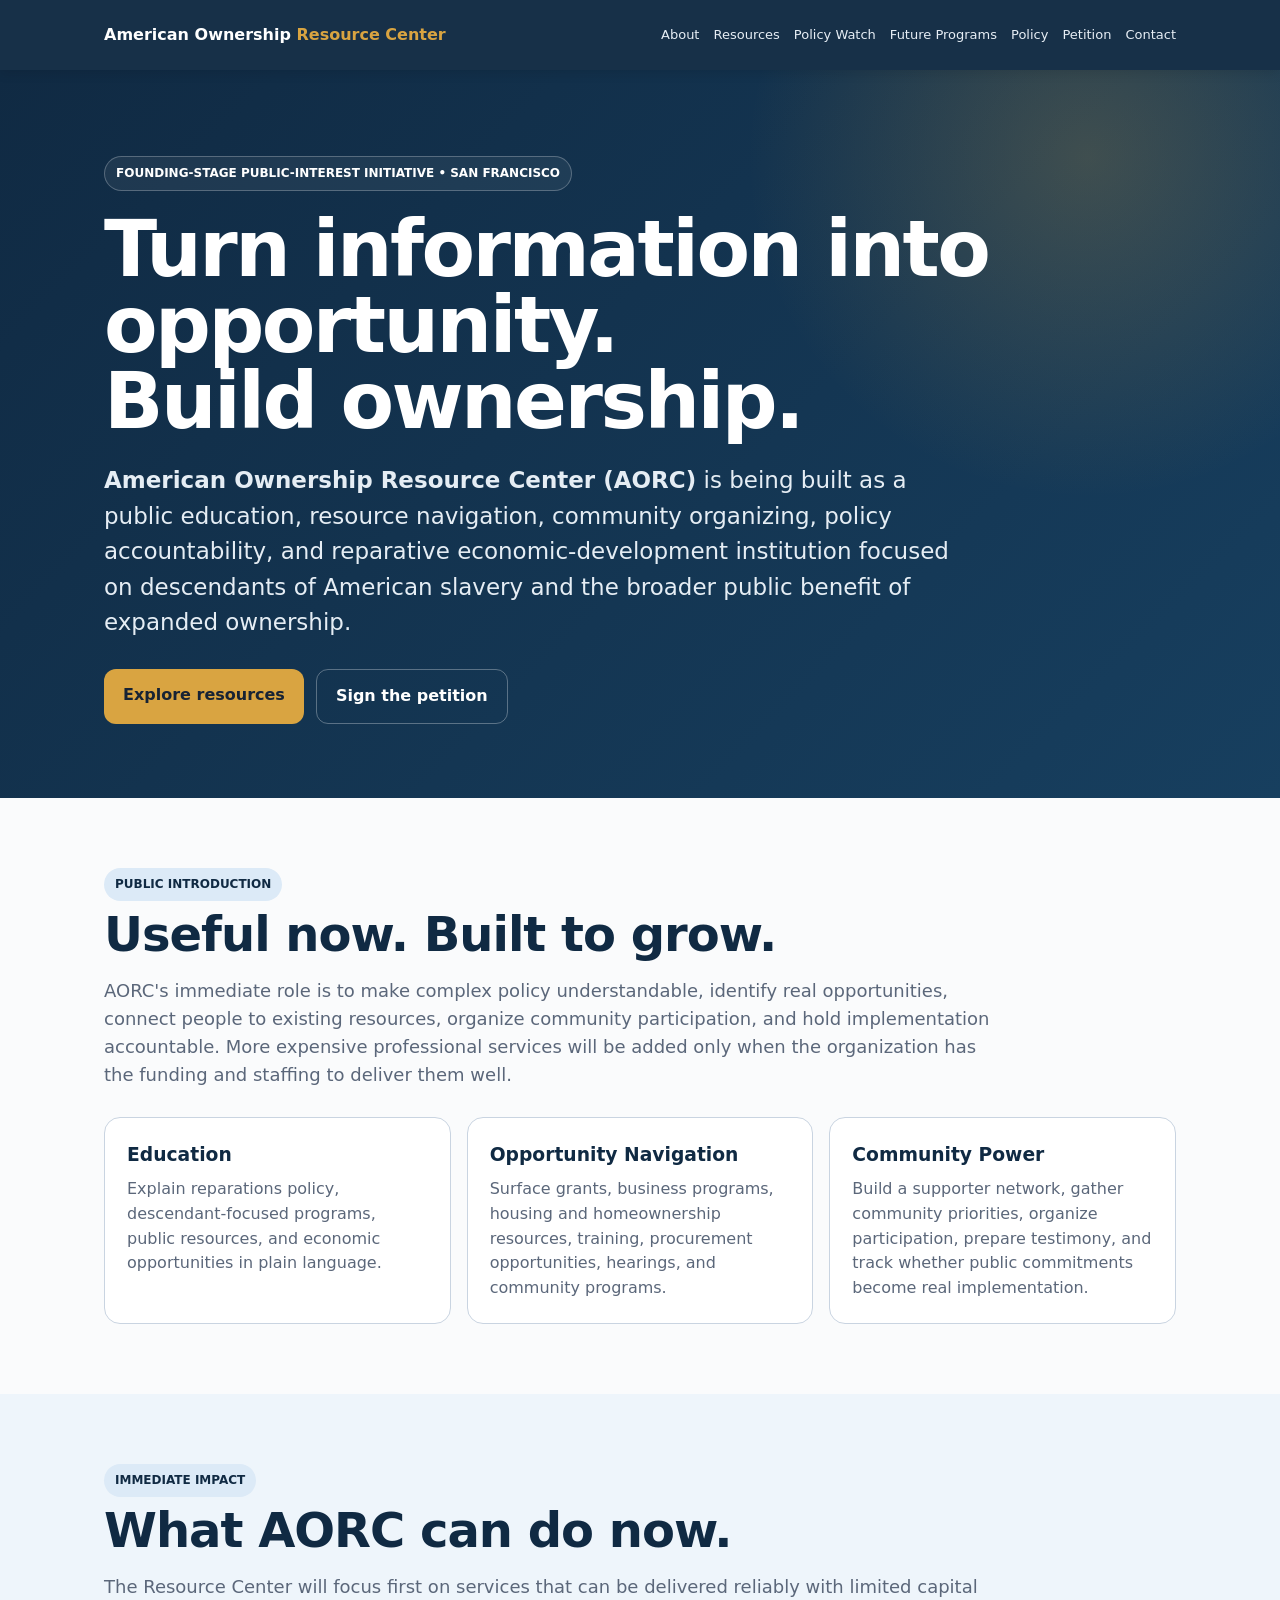
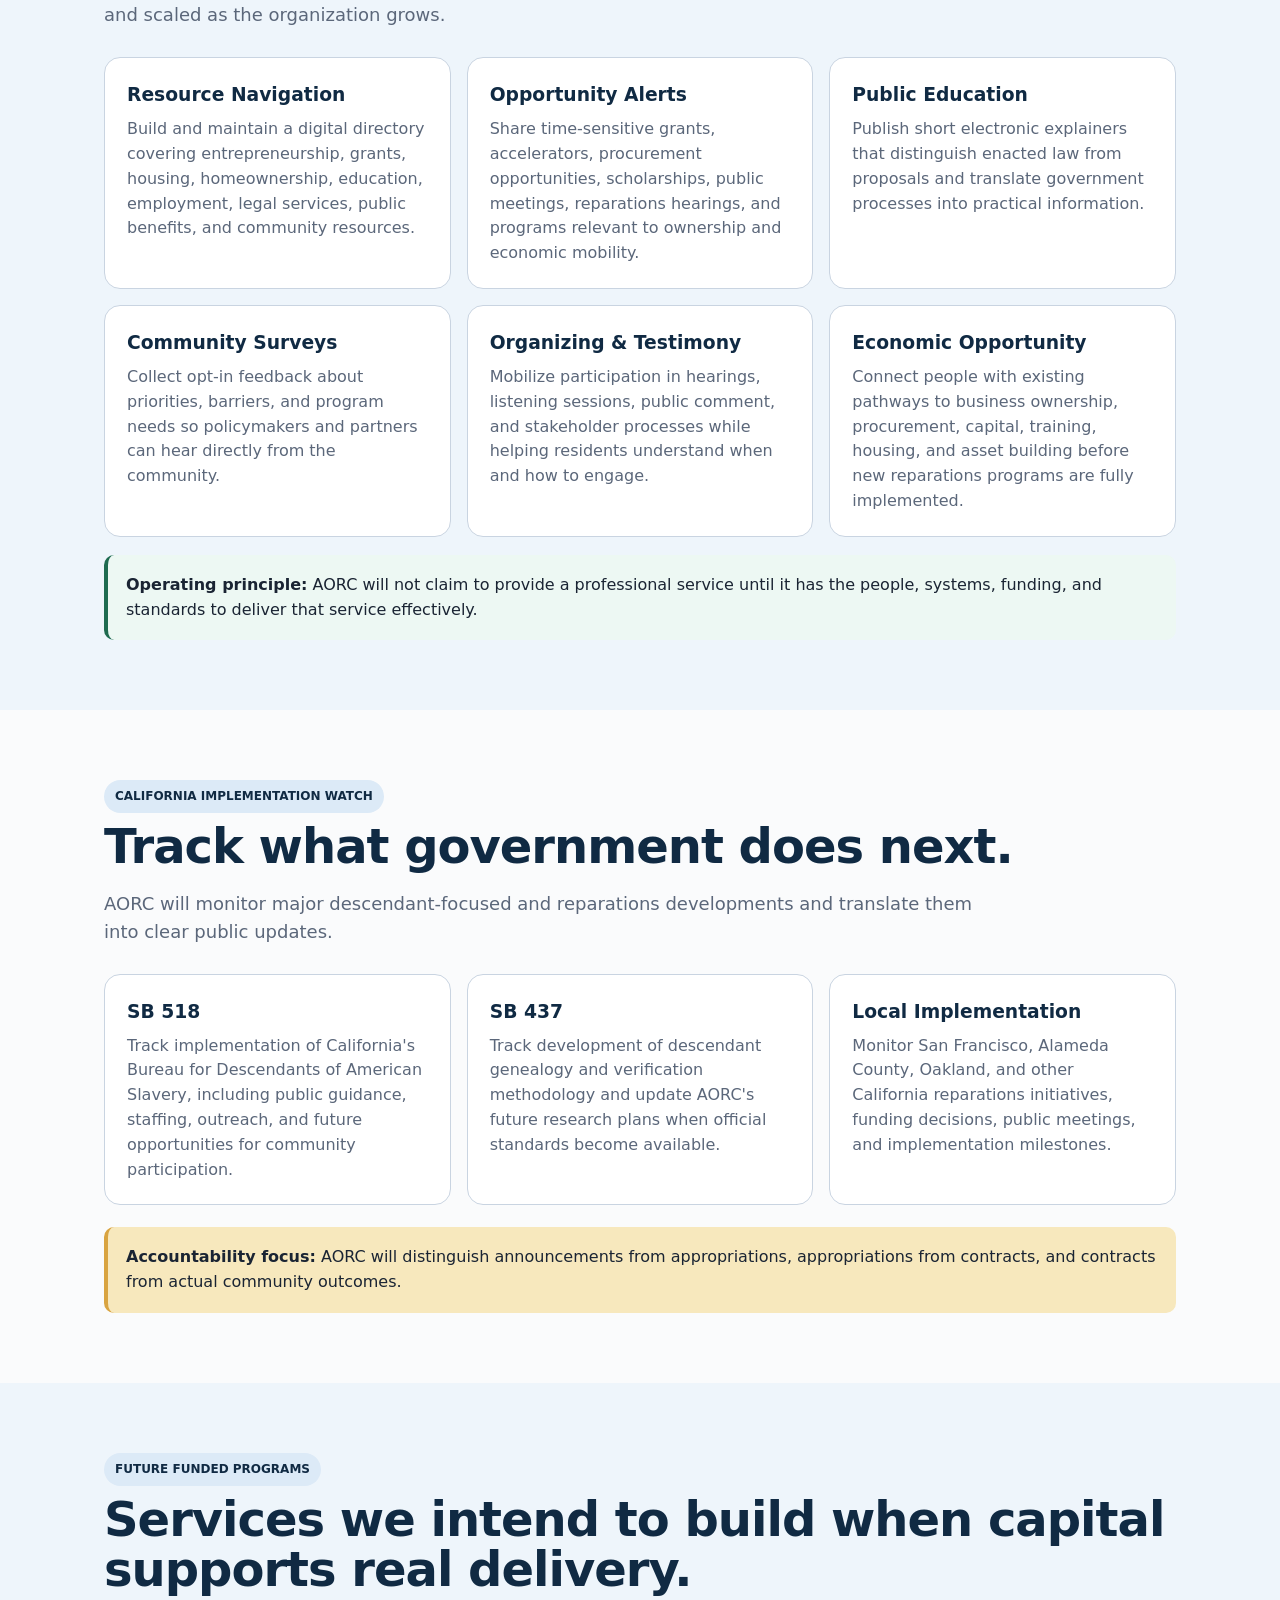
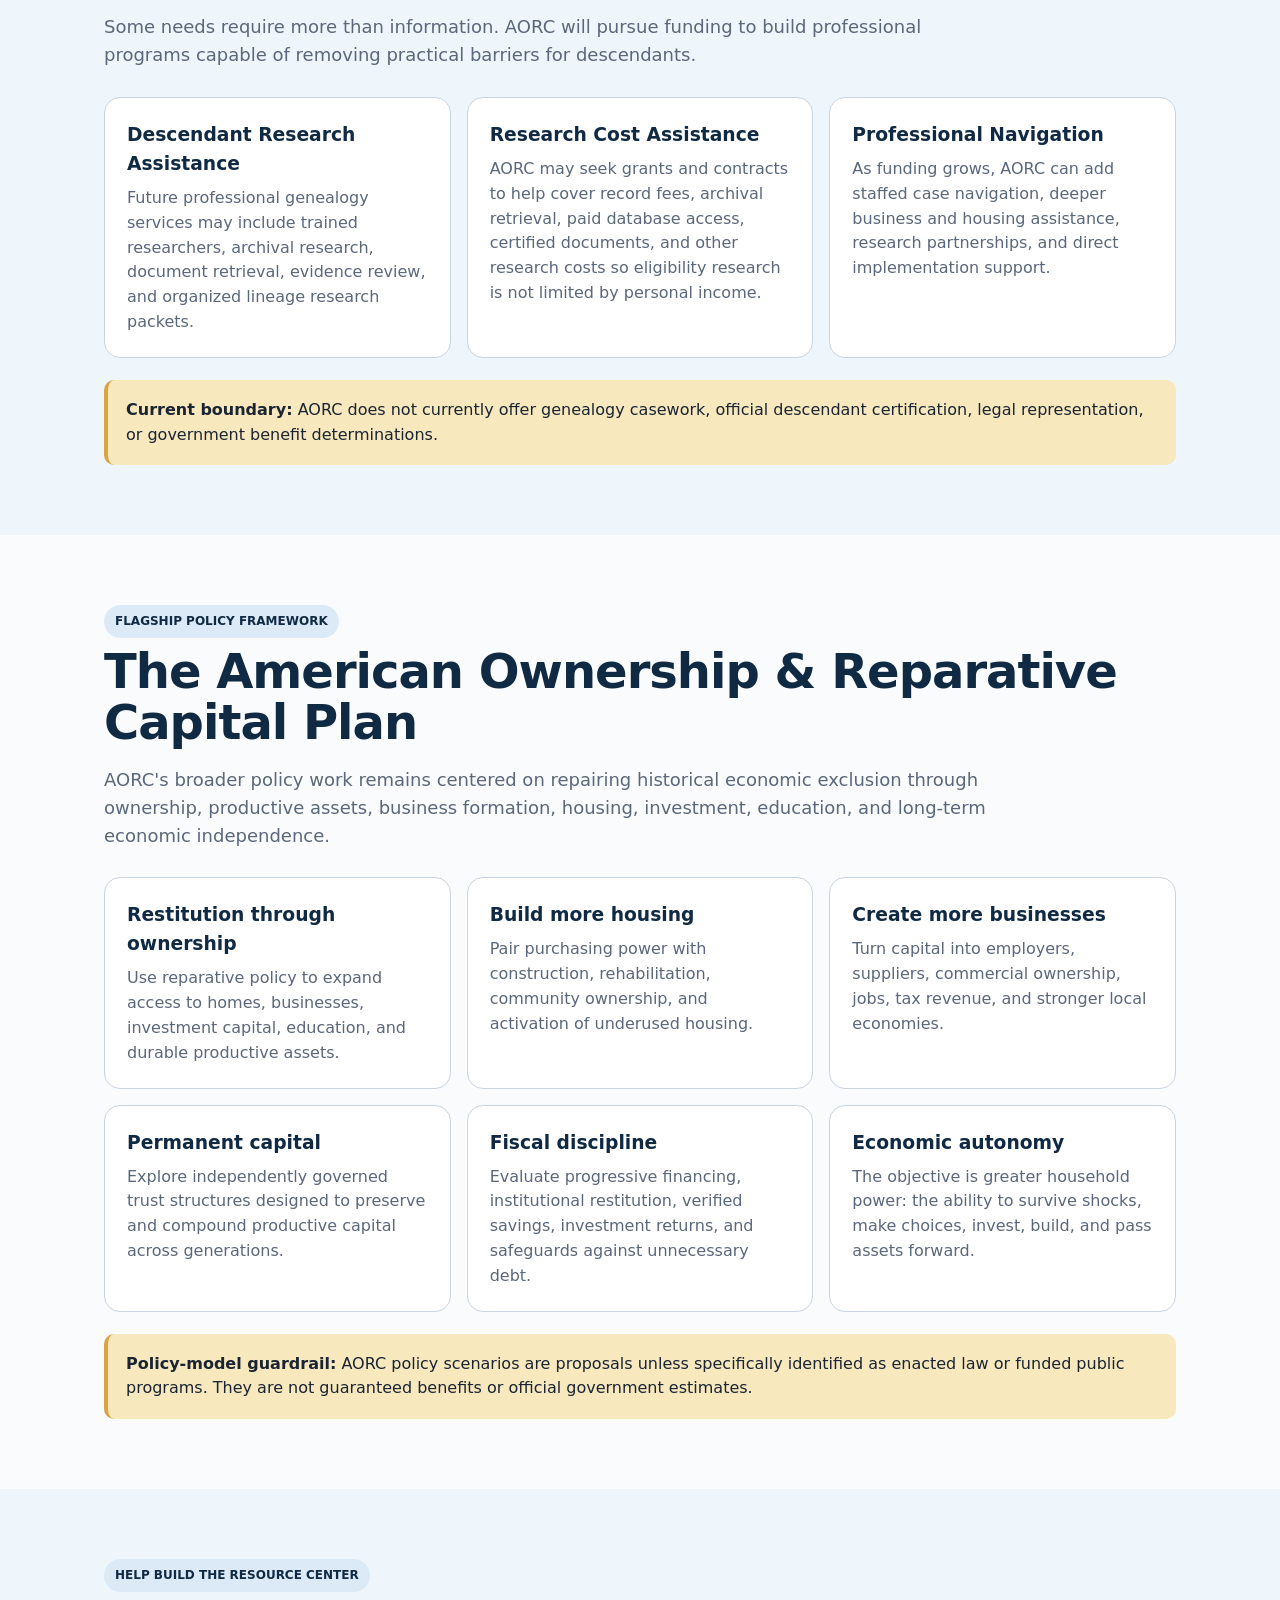
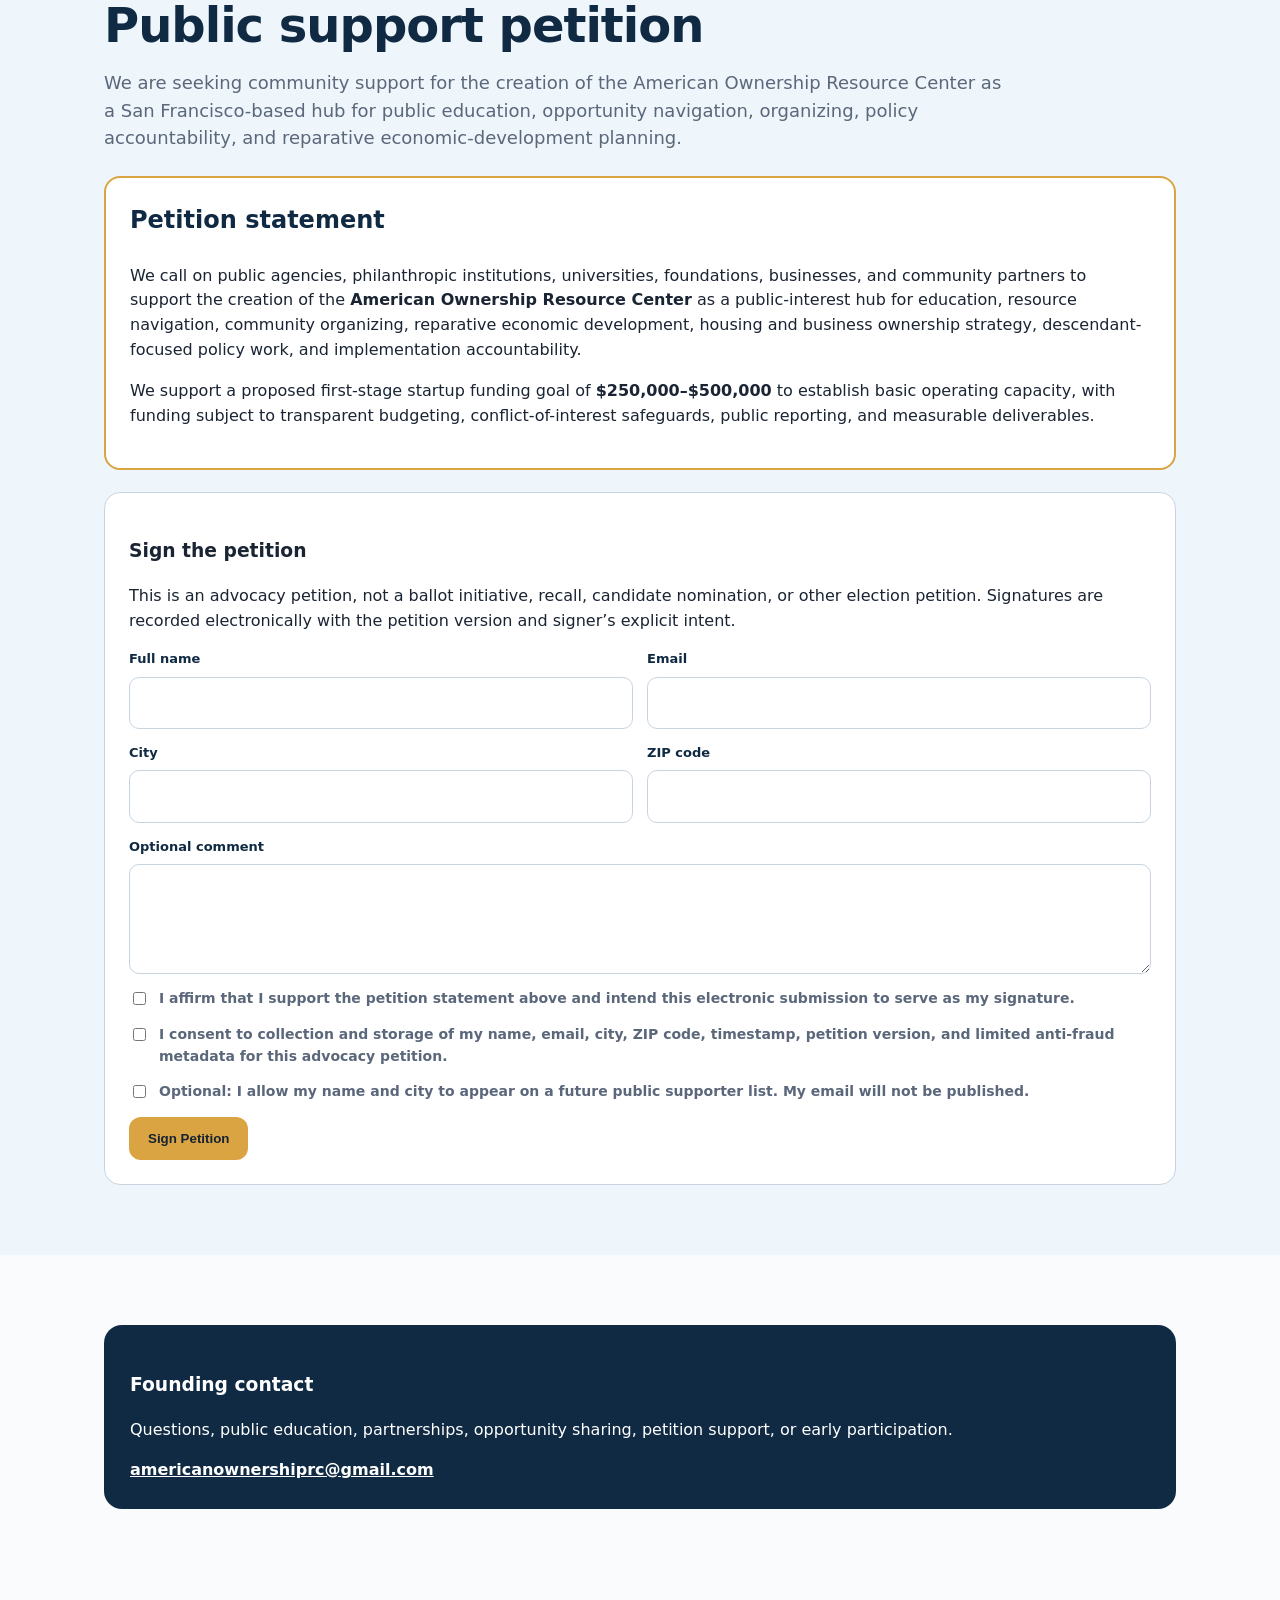
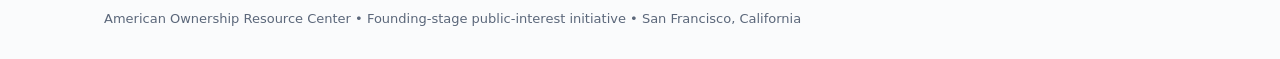
==== commit dd2860e2: "Reposition AORC around immediate-impact services" ====
--- a/index.html
+++ b/index.html
@@ -1 +1 @@
-<!doctype html><html lang="en"><head><meta charset="utf-8"><meta name="viewport" content="width=device-width,initial-scale=1"><title>American Ownership Resource Center</title><meta name="description" content="American Ownership Resource Center — public education, descendant genealogy resources, organizing, and reparative economic policy."><style>:root{--navy:#102A43;--navy2:#173F5F;--gold:#D9A441;--goldlight:#F7E8BD;--blue:#EEF5FB;--ink:#1A2433;--muted:#5B677A;--border:#C9D4E1;--green:#1f6b50}*{box-sizing:border-box}html{scroll-behavior:smooth}body{margin:0;font-family:Inter,system-ui,-apple-system,BlinkMacSystemFont,"Segoe UI",sans-serif;color:var(--ink);background:#FAFBFC;line-height:1.55}.wrap{max-width:1120px;margin:auto;padding:0 24px}header{position:sticky;top:0;z-index:20;background:rgba(16,42,67,.97);box-shadow:0 2px 12px rgba(0,0,0,.12)}nav{min-height:70px;display:flex;align-items:center;justify-content:space-between;gap:20px}.brand{font-weight:850;color:white}.brand span{color:var(--gold)}.nav{display:flex;gap:14px;flex-wrap:wrap;align-items:center}.nav a{color:#e7eef5;text-decoration:none;font-size:13px}.nav a:hover{color:white}.hero{padding:86px 0 74px;color:white;background:radial-gradient(circle at 85% 12%,rgba(217,164,65,.22),transparent 27%),linear-gradient(135deg,var(--navy),var(--navy2))}.eyebrow,.tag{display:inline-block;padding:7px 11px;border-radius:999px;font-size:12px;font-weight:800}.eyebrow{border:1px solid rgba(255,255,255,.25);background:rgba(255,255,255,.06)}.tag{background:#DCEAF7;color:var(--navy)}h1{font-size:clamp(44px,7vw,78px);line-height:.98;letter-spacing:-2.5px;margin:20px 0 22px;max-width:980px}h2{font-size:clamp(30px,4vw,48px);line-height:1.06;letter-spacing:-1px;color:var(--navy);margin:8px 0 16px}h3{line-height:1.2}.hero p{font-size:clamp(18px,2.2vw,23px);max-width:850px;color:#e5edf4}.lead{max-width:900px;color:var(--muted);font-size:18px}.btn{display:inline-flex;text-decoration:none;border:0;border-radius:12px;padding:14px 19px;font-weight:850;cursor:pointer}.gold{background:var(--gold);color:#172334}.ghost{border:1px solid rgba(255,255,255,.3);color:white}.outline{border:1px solid var(--navy);color:var(--navy);background:white}.actions{display:flex;gap:12px;flex-wrap:wrap;margin-top:28px}section{padding:70px 0}.soft{background:var(--blue)}.cards{display:grid;grid-template-columns:repeat(3,1fr);gap:16px;margin-top:28px}.card,details,.petition,.signature,.resourcebox{background:white;border:1px solid var(--border);border-radius:16px}.card{padding:22px}.card h3{color:var(--navy);margin:0 0 8px}.card p{color:var(--muted);margin:0}.card .mini{display:block;margin-top:12px;font-size:13px;font-weight:800;color:var(--navy)}.plan{display:grid;gap:11px;margin-top:24px}details summary{cursor:pointer;padding:17px 19px;font-weight:850;color:var(--navy)}details[open] summary{border-bottom:1px solid var(--border);background:#FAFBFC}.body{padding:4px 19px 18px}.body p,.body li{color:var(--ink)}.body ul,.body ol{padding-left:22px}.resourcehero{margin-top:26px;padding:28px;border:1px solid #c9ddcf;border-radius:18px;background:linear-gradient(135deg,#f5fbf8,#eef5fb)}.resourcehero h3{font-size:26px;color:var(--navy);margin:0 0 10px}.steps{display:grid;grid-template-columns:repeat(5,1fr);gap:10px;margin:24px 0}.step{background:white;border:1px solid var(--border);border-radius:14px;padding:16px}.step b{display:block;color:var(--navy);font-size:13px;margin-bottom:6px}.step span{font-size:13px;color:var(--muted)}.noticebox{padding:18px;border-left:4px solid var(--gold);background:var(--goldlight);border-radius:10px;margin-top:22px}.greenbox{padding:18px;border-left:4px solid var(--green);background:#edf8f3;border-radius:10px;margin-top:18px}.petition{padding:24px;border:2px solid var(--gold);margin-top:24px}.petition h3{color:var(--navy);font-size:24px;margin-top:0}.signature{padding:24px;margin-top:22px}.grid{display:grid;grid-template-columns:1fr 1fr;gap:14px}.field{display:flex;flex-direction:column;gap:7px}.full{grid-column:1/-1}label{font-size:13px;font-weight:800;color:var(--navy)}input,textarea{width:100%;border:1px solid var(--border);border-radius:10px;padding:13px 14px;font:inherit}textarea{min-height:110px;resize:vertical}.check{display:flex;gap:10px;align-items:flex-start;margin:14px 0;color:var(--muted);font-size:14px}.check input{width:auto;margin-top:4px}.notice{display:none;margin-top:14px;padding:14px;border-radius:10px;background:#fff9e9;border:1px solid #efda9e}.contact{background:var(--navy);color:white;border-radius:18px;padding:26px}.contact a{color:white;font-weight:850}.honeypot{position:absolute!important;left:-9999px!important;opacity:0!important}footer{padding:30px 0;color:var(--muted);font-size:13px}@media(max-width:900px){.steps{grid-template-columns:1fr 1fr}.nav{display:none}.cards,.grid{grid-template-columns:1fr}.full{grid-column:auto}.hero{padding:62px 0 56px}}@media(max-width:520px){.steps{grid-template-columns:1fr}}</style></head><body><header><div class="wrap"><nav><div class="brand">American Ownership <span>Resource Center</span></div><div class="nav"><a href="#about">About</a><a href="#genealogy">Genealogy</a><a href="#education">Education</a><a href="#plan">Policy</a><a href="#faq">FAQ</a><a href="#petition">Petition</a><a href="#contact">Contact</a></div></nav></div></header><main><section class="hero"><div class="wrap"><span class="eyebrow">FOUNDING-STAGE PUBLIC-INTEREST INITIATIVE • SAN FRANCISCO</span><h1>Document our history.<br>Build ownership.</h1><p><strong>American Ownership Resource Center (AORC)</strong> is being built as a public education, genealogy-resource, community organizing, research, and reparative economic-development institution focused on descendants of American slavery and the broader public benefit of expanded ownership.</p><div class="actions"><a class="btn gold" href="#genealogy">Genealogy resources</a><a class="btn ghost" href="#petition">Sign the petition</a></div></div></section><section id="about"><div class="wrap"><span class="tag">PUBLIC INTRODUCTION</span><h2>Economic freedom requires ownership — and credible documentation.</h2><p class="lead">AORC combines descendant education and family-history research with an ownership-centered policy strategy. We aim to help communities understand emerging reparations programs, organize historical evidence, build economic capacity, and participate effectively in implementation.</p><div class="cards"><div class="card"><h3>Genealogy</h3><p>Help families begin documenting lineage using records, research logs, family trees, and evidence-based methods.</p></div><div class="card"><h3>Education</h3><p>Explain California reparations policy, descendant verification, public programs, and economic proposals in plain language.</p></div><div class="card"><h3>Ownership</h3><p>Advance pathways to housing, business formation, investment, education, and intergenerational asset building.</p></div></div></div></section><section id="genealogy" class="soft"><div class="wrap"><span class="tag">GENEALOGY & DESCENDANT RESOURCE CENTER</span><h2>Start documenting your family line.</h2><p class="lead">This resource center is designed to help descendants begin organizing family-history evidence before formal state certification systems are fully operational. AORC does not certify eligibility and does not make official descendant determinations.</p><div class="resourcehero"><h3>AORC Family Research Starter Path</h3><p>Begin with what you know and work backward one documented generation at a time.</p><div class="steps"><div class="step"><b>1 • Start with yourself</b><span>Record your full name, birth information, parents, and known places.</span></div><div class="step"><b>2 • Build generations</b><span>Add grandparents, great-grandparents, and earlier generations with dates and locations.</span></div><div class="step"><b>3 • Find records</b><span>Use census, vital, military, church, probate, deed, newspaper, and archival records.</span></div><div class="step"><b>4 • Connect evidence</b><span>Document how each generation connects to the next. Track conflicting records instead of hiding them.</span></div><div class="step"><b>5 • Preserve the file</b><span>Keep copies, citations, source links, research notes, and unresolved questions together.</span></div></div></div><div class="cards"><div class="card"><h3>Records to search</h3><p>Federal census records, Freedmen's Bureau records, Freedman's Bank records, U.S. Colored Troops files, birth and death certificates, marriage records, probate and wills, deeds, church records, newspapers, slave schedules, plantation records, and county archives.</p><span class="mini">Use family stories as leads; use records as evidence.</span></div><div class="card"><h3>Research log</h3><p>For every search, record the ancestor, repository, collection, search terms, date searched, result, citation, and next step. A good log prevents repeated work and makes research reviewable.</p><span class="mini">Document negative searches too.</span></div><div class="card"><h3>Evidence chain</h3><p>Build a lineage chain that shows Person A → evidence → Person B → evidence → Person C. Each claimed parent-child connection should have supporting documentation whenever possible.</p><span class="mini">A family tree is a map; evidence is the proof.</span></div></div><div class="plan"><details><summary>What should I collect first?</summary><div class="body"><ul><li>Names, nicknames, maiden names, and spelling variations.</li><li>Approximate birth, marriage, and death dates.</li><li>Cities, counties, states, churches, schools, military service, and occupations.</li><li>Birth/death certificates, obituaries, funeral programs, family Bibles, photographs, letters, and old addresses.</li><li>Names of older relatives who may know family history.</li></ul></div></details><details><summary>Why is the 1870 Census important?</summary><div class="body"><p>For many African American families, the 1870 federal census is the first post-emancipation census in which formerly enslaved people appear by name in general population schedules. It can be an important bridge to earlier records, but research methods vary by family and location.</p></div></details><details><summary>What if names, ages, or birthplaces conflict?</summary><div class="body"><p>Do not force the records to agree. Record each version, evaluate who created the record and when, seek independent corroboration, and write a short explanation of why one conclusion is better supported than another.</p></div></details><details><summary>Can AORC tell me whether I officially qualify?</summary><div class="body"><p>No. AORC can provide public education, research navigation, and preliminary genealogy assistance. Official eligibility or descendant certification must be determined by the legally authorized government program using its final rules and procedures.</p></div></details><details><summary>Should I send DNA data to AORC?</summary><div class="body"><p>No. AORC is not collecting DNA or genetic-test data at this stage. Family-history research can begin with documentary records while official standards and privacy procedures continue to develop.</p></div></details></div><div class="noticebox"><strong>Privacy guardrail:</strong> Petition/supporter information is not the same thing as genealogy client information. AORC's future genealogy work should use a separate, access-controlled system with written consent, retention rules, and clear limits on what personal documents are collected.</div></div></section><section id="education"><div class="wrap"><span class="tag">DESCENDANT READINESS SERIES</span><h2>Community education that turns policy into usable knowledge.</h2><p class="lead">AORC's planned workshop series is designed for libraries, community organizations, neighborhood groups, faith institutions, colleges, and public agencies.</p><div class="cards"><div class="card"><h3>California Reparations 101</h3><p>What California has studied, enacted, and is still developing; how descendant-specific programs differ from broader equity programs; and how to distinguish enacted law from proposals.</p></div><div class="card"><h3>Are You a Descendant?</h3><p>An introduction to lineage research, evidence, record types, generational links, and the difference between preliminary research and official certification.</p></div><div class="card"><h3>Build Your Family Tree</h3><p>A hands-on workshop moving from living relatives toward earlier generations while creating a research log and identifying missing evidence.</p></div><div class="card"><h3>Finding the Records</h3><p>Where to look for census, Freedmen's Bureau, military, deed, probate, newspaper, church, and local archival records.</p></div><div class="card"><h3>Document Your Lineage</h3><p>How to turn a family tree into an evidence chain with source citations, conflict notes, and a clearly organized research packet.</p></div><div class="card"><h3>Programs & Reparative Policy</h3><p>How genealogy connects to homeownership, business development, education, property, public benefits, and emerging state and local policy.</p></div></div><div class="greenbox"><strong>Partnership use:</strong> This curriculum can also support future community-outreach partnerships with public agencies while keeping official certification decisions with government.</div></div></section><section id="plan" class="soft"><div class="wrap"><span class="tag">FLAGSHIP POLICY FRAMEWORK</span><h2>The American Ownership & Reparative Capital Plan</h2><p class="lead">The plan begins with a specific obligation: repairing the economic injury created by American chattel slavery and government-sanctioned exclusion that followed it. It is designed around ownership rather than permanent dependency.</p><div class="cards"><div class="card"><h3>Restitution through ownership</h3><p>Housing, investment capital, business capitalization, education, trust capital, recurring benefits, and documented family-specific restitution.</p></div><div class="card"><h3>Permanent productive capital</h3><p>Invest part of the capitalization in an independently governed permanent trust rather than spending every dollar once.</p></div><div class="card"><h3>Build more housing</h3><p>Pair reparative purchasing power with construction, rehabilitation, community ownership, and vacancy activation.</p></div><div class="card"><h3>Create more businesses</h3><p>Turn reparative capital into employers, suppliers, commercial property, tax revenue, and productive enterprise.</p></div><div class="card"><h3>Fiscal discipline</h3><p>Use progressive financing, institutional restitution, limited borrowing, verified savings, investment returns, and sunset mechanisms.</p></div><div class="card"><h3>Economic autonomy</h3><p>The goal is household power: enough capital to make meaningful choices, survive shocks, invest, build, and pass assets forward.</p></div></div><div class="noticebox"><strong>Policy-model guardrail:</strong> Dollar figures, participation assumptions, benefit values, investment returns, housing estimates, and financing allocations presented by AORC are working policy scenarios unless separately sourced as external facts. They are not enacted benefits, legal entitlements, guaranteed returns, or official government scores.</div></div></section><section id="faq"><div class="wrap"><span class="tag">PUBLIC EDUCATION</span><h2>Frequently asked questions</h2><div class="plan"><details><summary>What is AORC?</summary><div class="body"><p>A founding-stage public-interest initiative being developed as a hub for genealogy resources, public education, research, community organizing, reparative economic-development strategy, and implementation support.</p></div></details><details><summary>Who is the descendant-based framework intended for?</summary><div class="body"><p>Principally descendants of persons enslaved in the United States, using evidence, administrative standards, and due process. Final eligibility rules for any government program must come from the authorized public agency.</p></div></details><details><summary>Is this just a cash-payment plan?</summary><div class="body"><p>No. Direct cash can have a role, but AORC's broader strategy emphasizes capital formation through homes, businesses, investments, education, land, productive assets, and permanent trust capital.</p></div></details><details><summary>Does AORC currently provide legal or official eligibility determinations?</summary><div class="body"><p>No. Information on this site is educational. AORC is not a government agency and does not currently issue official genealogy certifications, legal opinions, or benefit determinations.</p></div></details><details><summary>Why emphasize documentation before programs fully launch?</summary><div class="body"><p>Family-history research can take time. Starting carefully now can help descendants preserve records, identify missing links, and become better prepared for future official processes without claiming that current research guarantees eligibility.</p></div></details></div></div></section><section id="petition" class="soft"><div class="wrap"><span class="tag">HELP BUILD THE RESOURCE CENTER</span><h2>Public support petition</h2><p class="lead">We are seeking community support for the creation of the American Ownership Resource Center as a San Francisco-based hub for public education, genealogy resources, research, organizing, and reparative economic-development planning.</p><div class="petition"><h3>Petition statement</h3><p>We call on public agencies, philanthropic institutions, universities, foundations, businesses, and community partners to support the creation of the <strong>American Ownership Resource Center</strong> as a public-interest hub for education, genealogy and descendant research resources, reparative economic development, housing and business ownership strategy, descendant-focused policy work, and implementation planning.</p><p>We support a proposed first-stage startup funding goal of <strong>$250,000–$500,000</strong> to establish basic operating capacity, with funding subject to transparent budgeting, conflict-of-interest safeguards, public reporting, and measurable deliverables.</p></div><div class="signature"><h3>Sign the petition</h3><p>This is an advocacy petition, not a ballot initiative, recall, candidate nomination, or other election petition. Signatures are recorded electronically with the petition version and signer’s explicit intent.</p><form id="petitionForm"><div class="grid"><div class="field"><label for="name">Full name</label><input id="name" maxlength="120" required></div><div class="field"><label for="email">Email</label><input id="email" type="email" maxlength="254" required></div><div class="field"><label for="city">City</label><input id="city" maxlength="100" required></div><div class="field"><label for="zip">ZIP code</label><input id="zip" inputmode="numeric" maxlength="10" required></div><div class="field full"><label for="comment">Optional comment</label><textarea id="comment" maxlength="1000"></textarea></div></div><label class="check"><input id="intent" type="checkbox" required><span>I affirm that I support the petition statement above and intend this electronic submission to serve as my signature.</span></label><label class="check"><input id="privacy" type="checkbox" required><span>I consent to collection and storage of my name, email, city, ZIP code, timestamp, petition version, and limited anti-fraud metadata for this advocacy petition.</span></label><label class="check"><input id="publicName" type="checkbox"><span>Optional: I allow my name and city to appear on a future public supporter list. My email will not be published.</span></label><input id="website" class="honeypot" tabindex="-1" autocomplete="off"><button id="submit" class="btn gold" type="submit">Sign Petition</button><div id="status" class="notice"></div></form></div></div></section><section id="contact"><div class="wrap"><div class="contact"><h3>Founding contact</h3><p>Questions, genealogy education, public workshops, partnerships, petition support, or early participation.</p><a href="mailto:americanownershiprc@gmail.com">americanownershiprc@gmail.com</a></div></div></section></main><footer><div class="wrap">American Ownership Resource Center • Founding-stage public-interest initiative • San Francisco, California</div></footer><script>const API='https://ieihdpufnjthooambooh.supabase.co/functions/v1/sign-petition',VERSION='AORC-PETITION-v1-2026-08-29',HASH='1d4288291e7c98526db69d8b53434b2d12ae82571cffe63fd20b3cd0b70e800b';const f=document.getElementById('petitionForm');f.addEventListener('submit',async e=>{e.preventDefault();const s=document.getElementById('status'),b=document.getElementById('submit');const p={name:document.getElementById('name').value.trim(),email:document.getElementById('email').value.trim(),city:document.getElementById('city').value.trim(),zip:document.getElementById('zip').value.trim(),comment:document.getElementById('comment').value.trim(),signatureIntent:document.getElementById('intent').checked,privacyConsent:document.getElementById('privacy').checked,publicNameConsent:document.getElementById('publicName').checked,website:document.getElementById('website').value.trim(),petitionVersion:VERSION,petitionHash:HASH,source:'github-public-site'};s.style.display='block';if(!p.name||!p.email||!p.city||!p.zip||!p.signatureIntent||!p.privacyConsent){s.textContent='Please complete all required fields and both consent checkboxes.';return}b.disabled=true;b.textContent='Recording signature…';s.textContent='Securely recording your signature…';try{const r=await fetch(API,{method:'POST',headers:{'content-type':'application/json'},body:JSON.stringify(p)}),d=await r.json().catch(()=>({}));if(!r.ok||!d.ok)throw new Error(d.error||'Unable to record signature right now.');f.reset();s.innerHTML='<strong>Signature recorded.</strong> Thank you for supporting the effort to build the American Ownership Resource Center.'+(d.signatureId?'<br><small>Confirmation: '+d.signatureId+'</small>':'')}catch(err){s.textContent=err.message||'Unable to record signature right now. Please try again.'}finally{b.disabled=false;b.textContent='Sign Petition'}});</script></body></html>+<!doctype html><html lang="en"><head><meta charset="utf-8"><meta name="viewport" content="width=device-width,initial-scale=1"><title>American Ownership Resource Center</title><meta name="description" content="American Ownership Resource Center — public education, opportunity navigation, community organizing, policy accountability, and reparative economic development."><style>:root{--navy:#102A43;--navy2:#173F5F;--gold:#D9A441;--goldlight:#F7E8BD;--blue:#EEF5FB;--ink:#1A2433;--muted:#5B677A;--border:#C9D4E1;--green:#1f6b50}*{box-sizing:border-box}html{scroll-behavior:smooth}body{margin:0;font-family:Inter,system-ui,-apple-system,BlinkMacSystemFont,"Segoe UI",sans-serif;color:var(--ink);background:#FAFBFC;line-height:1.55}.wrap{max-width:1120px;margin:auto;padding:0 24px}header{position:sticky;top:0;z-index:20;background:rgba(16,42,67,.97);box-shadow:0 2px 12px rgba(0,0,0,.12)}nav{min-height:70px;display:flex;align-items:center;justify-content:space-between;gap:20px}.brand{font-weight:850;color:white}.brand span{color:var(--gold)}.nav{display:flex;gap:14px;flex-wrap:wrap;align-items:center}.nav a{color:#e7eef5;text-decoration:none;font-size:13px}.hero{padding:86px 0 74px;color:white;background:radial-gradient(circle at 85% 12%,rgba(217,164,65,.22),transparent 27%),linear-gradient(135deg,var(--navy),var(--navy2))}.eyebrow,.tag{display:inline-block;padding:7px 11px;border-radius:999px;font-size:12px;font-weight:800}.eyebrow{border:1px solid rgba(255,255,255,.25);background:rgba(255,255,255,.06)}.tag{background:#DCEAF7;color:var(--navy)}h1{font-size:clamp(44px,7vw,78px);line-height:.98;letter-spacing:-2.5px;margin:20px 0 22px;max-width:980px}h2{font-size:clamp(30px,4vw,48px);line-height:1.06;letter-spacing:-1px;color:var(--navy);margin:8px 0 16px}.hero p{font-size:clamp(18px,2.2vw,23px);max-width:850px;color:#e5edf4}.lead{max-width:900px;color:var(--muted);font-size:18px}.btn{display:inline-flex;text-decoration:none;border:0;border-radius:12px;padding:14px 19px;font-weight:850;cursor:pointer}.gold{background:var(--gold);color:#172334}.ghost{border:1px solid rgba(255,255,255,.3);color:white}.actions{display:flex;gap:12px;flex-wrap:wrap;margin-top:28px}section{padding:70px 0}.soft{background:var(--blue)}.cards{display:grid;grid-template-columns:repeat(3,1fr);gap:16px;margin-top:28px}.card,details,.petition,.signature{background:white;border:1px solid var(--border);border-radius:16px}.card{padding:22px}.card h3{color:var(--navy);margin:0 0 8px}.card p{color:var(--muted);margin:0}.plan{display:grid;gap:11px;margin-top:24px}details summary{cursor:pointer;padding:17px 19px;font-weight:850;color:var(--navy)}details[open] summary{border-bottom:1px solid var(--border);background:#FAFBFC}.body{padding:4px 19px 18px}.body p,.body li{color:var(--ink)}.body ul{padding-left:22px}.noticebox{padding:18px;border-left:4px solid var(--gold);background:var(--goldlight);border-radius:10px;margin-top:22px}.greenbox{padding:18px;border-left:4px solid var(--green);background:#edf8f3;border-radius:10px;margin-top:18px}.petition{padding:24px;border:2px solid var(--gold);margin-top:24px}.petition h3{color:var(--navy);font-size:24px;margin-top:0}.signature{padding:24px;margin-top:22px}.grid{display:grid;grid-template-columns:1fr 1fr;gap:14px}.field{display:flex;flex-direction:column;gap:7px}.full{grid-column:1/-1}label{font-size:13px;font-weight:800;color:var(--navy)}input,textarea{width:100%;border:1px solid var(--border);border-radius:10px;padding:13px 14px;font:inherit}textarea{min-height:110px;resize:vertical}.check{display:flex;gap:10px;align-items:flex-start;margin:14px 0;color:var(--muted);font-size:14px}.check input{width:auto;margin-top:4px}.notice{display:none;margin-top:14px;padding:14px;border-radius:10px;background:#fff9e9;border:1px solid #efda9e}.contact{background:var(--navy);color:white;border-radius:18px;padding:26px}.contact a{color:white;font-weight:850}.honeypot{position:absolute!important;left:-9999px!important;opacity:0!important}footer{padding:30px 0;color:var(--muted);font-size:13px}@media(max-width:900px){.nav{display:none}.cards,.grid{grid-template-columns:1fr}.full{grid-column:auto}.hero{padding:62px 0 56px}}</style></head><body><header><div class="wrap"><nav><div class="brand">American Ownership <span>Resource Center</span></div><div class="nav"><a href="#about">About</a><a href="#resources">Resources</a><a href="#watch">Policy Watch</a><a href="#future">Future Programs</a><a href="#plan">Policy</a><a href="#petition">Petition</a><a href="#contact">Contact</a></div></nav></div></header><main><section class="hero"><div class="wrap"><span class="eyebrow">FOUNDING-STAGE PUBLIC-INTEREST INITIATIVE • SAN FRANCISCO</span><h1>Turn information into opportunity.<br>Build ownership.</h1><p><strong>American Ownership Resource Center (AORC)</strong> is being built as a public education, resource navigation, community organizing, policy accountability, and reparative economic-development institution focused on descendants of American slavery and the broader public benefit of expanded ownership.</p><div class="actions"><a class="btn gold" href="#resources">Explore resources</a><a class="btn ghost" href="#petition">Sign the petition</a></div></div></section><section id="about"><div class="wrap"><span class="tag">PUBLIC INTRODUCTION</span><h2>Useful now. Built to grow.</h2><p class="lead">AORC's immediate role is to make complex policy understandable, identify real opportunities, connect people to existing resources, organize community participation, and hold implementation accountable. More expensive professional services will be added only when the organization has the funding and staffing to deliver them well.</p><div class="cards"><div class="card"><h3>Education</h3><p>Explain reparations policy, descendant-focused programs, public resources, and economic opportunities in plain language.</p></div><div class="card"><h3>Opportunity Navigation</h3><p>Surface grants, business programs, housing and homeownership resources, training, procurement opportunities, hearings, and community programs.</p></div><div class="card"><h3>Community Power</h3><p>Build a supporter network, gather community priorities, organize participation, prepare testimony, and track whether public commitments become real implementation.</p></div></div></div></section><section id="resources" class="soft"><div class="wrap"><span class="tag">IMMEDIATE IMPACT</span><h2>What AORC can do now.</h2><p class="lead">The Resource Center will focus first on services that can be delivered reliably with limited capital and scaled as the organization grows.</p><div class="cards"><div class="card"><h3>Resource Navigation</h3><p>Build and maintain a digital directory covering entrepreneurship, grants, housing, homeownership, education, employment, legal services, public benefits, and community resources.</p></div><div class="card"><h3>Opportunity Alerts</h3><p>Share time-sensitive grants, accelerators, procurement opportunities, scholarships, public meetings, reparations hearings, and programs relevant to ownership and economic mobility.</p></div><div class="card"><h3>Public Education</h3><p>Publish short electronic explainers that distinguish enacted law from proposals and translate government processes into practical information.</p></div><div class="card"><h3>Community Surveys</h3><p>Collect opt-in feedback about priorities, barriers, and program needs so policymakers and partners can hear directly from the community.</p></div><div class="card"><h3>Organizing & Testimony</h3><p>Mobilize participation in hearings, listening sessions, public comment, and stakeholder processes while helping residents understand when and how to engage.</p></div><div class="card"><h3>Economic Opportunity</h3><p>Connect people with existing pathways to business ownership, procurement, capital, training, housing, and asset building before new reparations programs are fully implemented.</p></div></div><div class="greenbox"><strong>Operating principle:</strong> AORC will not claim to provide a professional service until it has the people, systems, funding, and standards to deliver that service effectively.</div></div></section><section id="watch"><div class="wrap"><span class="tag">CALIFORNIA IMPLEMENTATION WATCH</span><h2>Track what government does next.</h2><p class="lead">AORC will monitor major descendant-focused and reparations developments and translate them into clear public updates.</p><div class="cards"><div class="card"><h3>SB 518</h3><p>Track implementation of California's Bureau for Descendants of American Slavery, including public guidance, staffing, outreach, and future opportunities for community participation.</p></div><div class="card"><h3>SB 437</h3><p>Track development of descendant genealogy and verification methodology and update AORC's future research plans when official standards become available.</p></div><div class="card"><h3>Local Implementation</h3><p>Monitor San Francisco, Alameda County, Oakland, and other California reparations initiatives, funding decisions, public meetings, and implementation milestones.</p></div></div><div class="noticebox"><strong>Accountability focus:</strong> AORC will distinguish announcements from appropriations, appropriations from contracts, and contracts from actual community outcomes.</div></div></section><section id="future" class="soft"><div class="wrap"><span class="tag">FUTURE FUNDED PROGRAMS</span><h2>Services we intend to build when capital supports real delivery.</h2><p class="lead">Some needs require more than information. AORC will pursue funding to build professional programs capable of removing practical barriers for descendants.</p><div class="cards"><div class="card"><h3>Descendant Research Assistance</h3><p>Future professional genealogy services may include trained researchers, archival research, document retrieval, evidence review, and organized lineage research packets.</p></div><div class="card"><h3>Research Cost Assistance</h3><p>AORC may seek grants and contracts to help cover record fees, archival retrieval, paid database access, certified documents, and other research costs so eligibility research is not limited by personal income.</p></div><div class="card"><h3>Professional Navigation</h3><p>As funding grows, AORC can add staffed case navigation, deeper business and housing assistance, research partnerships, and direct implementation support.</p></div></div><div class="noticebox"><strong>Current boundary:</strong> AORC does not currently offer genealogy casework, official descendant certification, legal representation, or government benefit determinations.</div></div></section><section id="plan"><div class="wrap"><span class="tag">FLAGSHIP POLICY FRAMEWORK</span><h2>The American Ownership & Reparative Capital Plan</h2><p class="lead">AORC's broader policy work remains centered on repairing historical economic exclusion through ownership, productive assets, business formation, housing, investment, education, and long-term economic independence.</p><div class="cards"><div class="card"><h3>Restitution through ownership</h3><p>Use reparative policy to expand access to homes, businesses, investment capital, education, and durable productive assets.</p></div><div class="card"><h3>Build more housing</h3><p>Pair purchasing power with construction, rehabilitation, community ownership, and activation of underused housing.</p></div><div class="card"><h3>Create more businesses</h3><p>Turn capital into employers, suppliers, commercial ownership, jobs, tax revenue, and stronger local economies.</p></div><div class="card"><h3>Permanent capital</h3><p>Explore independently governed trust structures designed to preserve and compound productive capital across generations.</p></div><div class="card"><h3>Fiscal discipline</h3><p>Evaluate progressive financing, institutional restitution, verified savings, investment returns, and safeguards against unnecessary debt.</p></div><div class="card"><h3>Economic autonomy</h3><p>The objective is greater household power: the ability to survive shocks, make choices, invest, build, and pass assets forward.</p></div></div><div class="noticebox"><strong>Policy-model guardrail:</strong> AORC policy scenarios are proposals unless specifically identified as enacted law or funded public programs. They are not guaranteed benefits or official government estimates.</div></div></section><section id="petition" class="soft"><div class="wrap"><span class="tag">HELP BUILD THE RESOURCE CENTER</span><h2>Public support petition</h2><p class="lead">We are seeking community support for the creation of the American Ownership Resource Center as a San Francisco-based hub for public education, opportunity navigation, organizing, policy accountability, and reparative economic-development planning.</p><div class="petition"><h3>Petition statement</h3><p>We call on public agencies, philanthropic institutions, universities, foundations, businesses, and community partners to support the creation of the <strong>American Ownership Resource Center</strong> as a public-interest hub for education, resource navigation, community organizing, reparative economic development, housing and business ownership strategy, descendant-focused policy work, and implementation accountability.</p><p>We support a proposed first-stage startup funding goal of <strong>$250,000–$500,000</strong> to establish basic operating capacity, with funding subject to transparent budgeting, conflict-of-interest safeguards, public reporting, and measurable deliverables.</p></div><div class="signature"><h3>Sign the petition</h3><p>This is an advocacy petition, not a ballot initiative, recall, candidate nomination, or other election petition. Signatures are recorded electronically with the petition version and signer’s explicit intent.</p><form id="petitionForm"><div class="grid"><div class="field"><label for="name">Full name</label><input id="name" maxlength="120" required></div><div class="field"><label for="email">Email</label><input id="email" type="email" maxlength="254" required></div><div class="field"><label for="city">City</label><input id="city" maxlength="100" required></div><div class="field"><label for="zip">ZIP code</label><input id="zip" inputmode="numeric" maxlength="10" required></div><div class="field full"><label for="comment">Optional comment</label><textarea id="comment" maxlength="1000"></textarea></div></div><label class="check"><input id="intent" type="checkbox" required><span>I affirm that I support the petition statement above and intend this electronic submission to serve as my signature.</span></label><label class="check"><input id="privacy" type="checkbox" required><span>I consent to collection and storage of my name, email, city, ZIP code, timestamp, petition version, and limited anti-fraud metadata for this advocacy petition.</span></label><label class="check"><input id="publicName" type="checkbox"><span>Optional: I allow my name and city to appear on a future public supporter list. My email will not be published.</span></label><input id="website" class="honeypot" tabindex="-1" autocomplete="off"><button id="submit" class="btn gold" type="submit">Sign Petition</button><div id="status" class="notice"></div></form></div></div></section><section id="contact"><div class="wrap"><div class="contact"><h3>Founding contact</h3><p>Questions, public education, partnerships, opportunity sharing, petition support, or early participation.</p><a href="mailto:americanownershiprc@gmail.com">americanownershiprc@gmail.com</a></div></div></section></main><footer><div class="wrap">American Ownership Resource Center • Founding-stage public-interest initiative • San Francisco, California</div></footer><script>const API='https://ieihdpufnjthooambooh.supabase.co/functions/v1/sign-petition',VERSION='AORC-PETITION-v1-2026-08-29',HASH='1d4288291e7c98526db69d8b53434b2d12ae82571cffe63fd20b3cd0b70e800b';const f=document.getElementById('petitionForm');f.addEventListener('submit',async e=>{e.preventDefault();const s=document.getElementById('status'),b=document.getElementById('submit');const p={name:document.getElementById('name').value.trim(),email:document.getElementById('email').value.trim(),city:document.getElementById('city').value.trim(),zip:document.getElementById('zip').value.trim(),comment:document.getElementById('comment').value.trim(),signatureIntent:document.getElementById('intent').checked,privacyConsent:document.getElementById('privacy').checked,publicNameConsent:document.getElementById('publicName').checked,website:document.getElementById('website').value.trim(),petitionVersion:VERSION,petitionHash:HASH,source:'github-public-site'};s.style.display='block';if(!p.name||!p.email||!p.city||!p.zip||!p.signatureIntent||!p.privacyConsent){s.textContent='Please complete all required fields and both consent checkboxes.';return}b.disabled=true;b.textContent='Recording signature…';s.textContent='Securely recording your signature…';try{const r=await fetch(API,{method:'POST',headers:{'content-type':'application/json'},body:JSON.stringify(p)}),d=await r.json().catch(()=>({}));if(!r.ok||!d.ok)throw new Error(d.error||'Unable to record signature right now.');f.reset();s.innerHTML='<strong>Signature recorded.</strong> Thank you for supporting the effort to build the American Ownership Resource Center.'+(d.signatureId?'<br><small>Confirmation: '+d.signatureId+'</small>':'')}catch(err){s.textContent=err.message||'Unable to record signature right now. Please try again.'}finally{b.disabled=false;b.textContent='Sign Petition'}});</script></body></html>
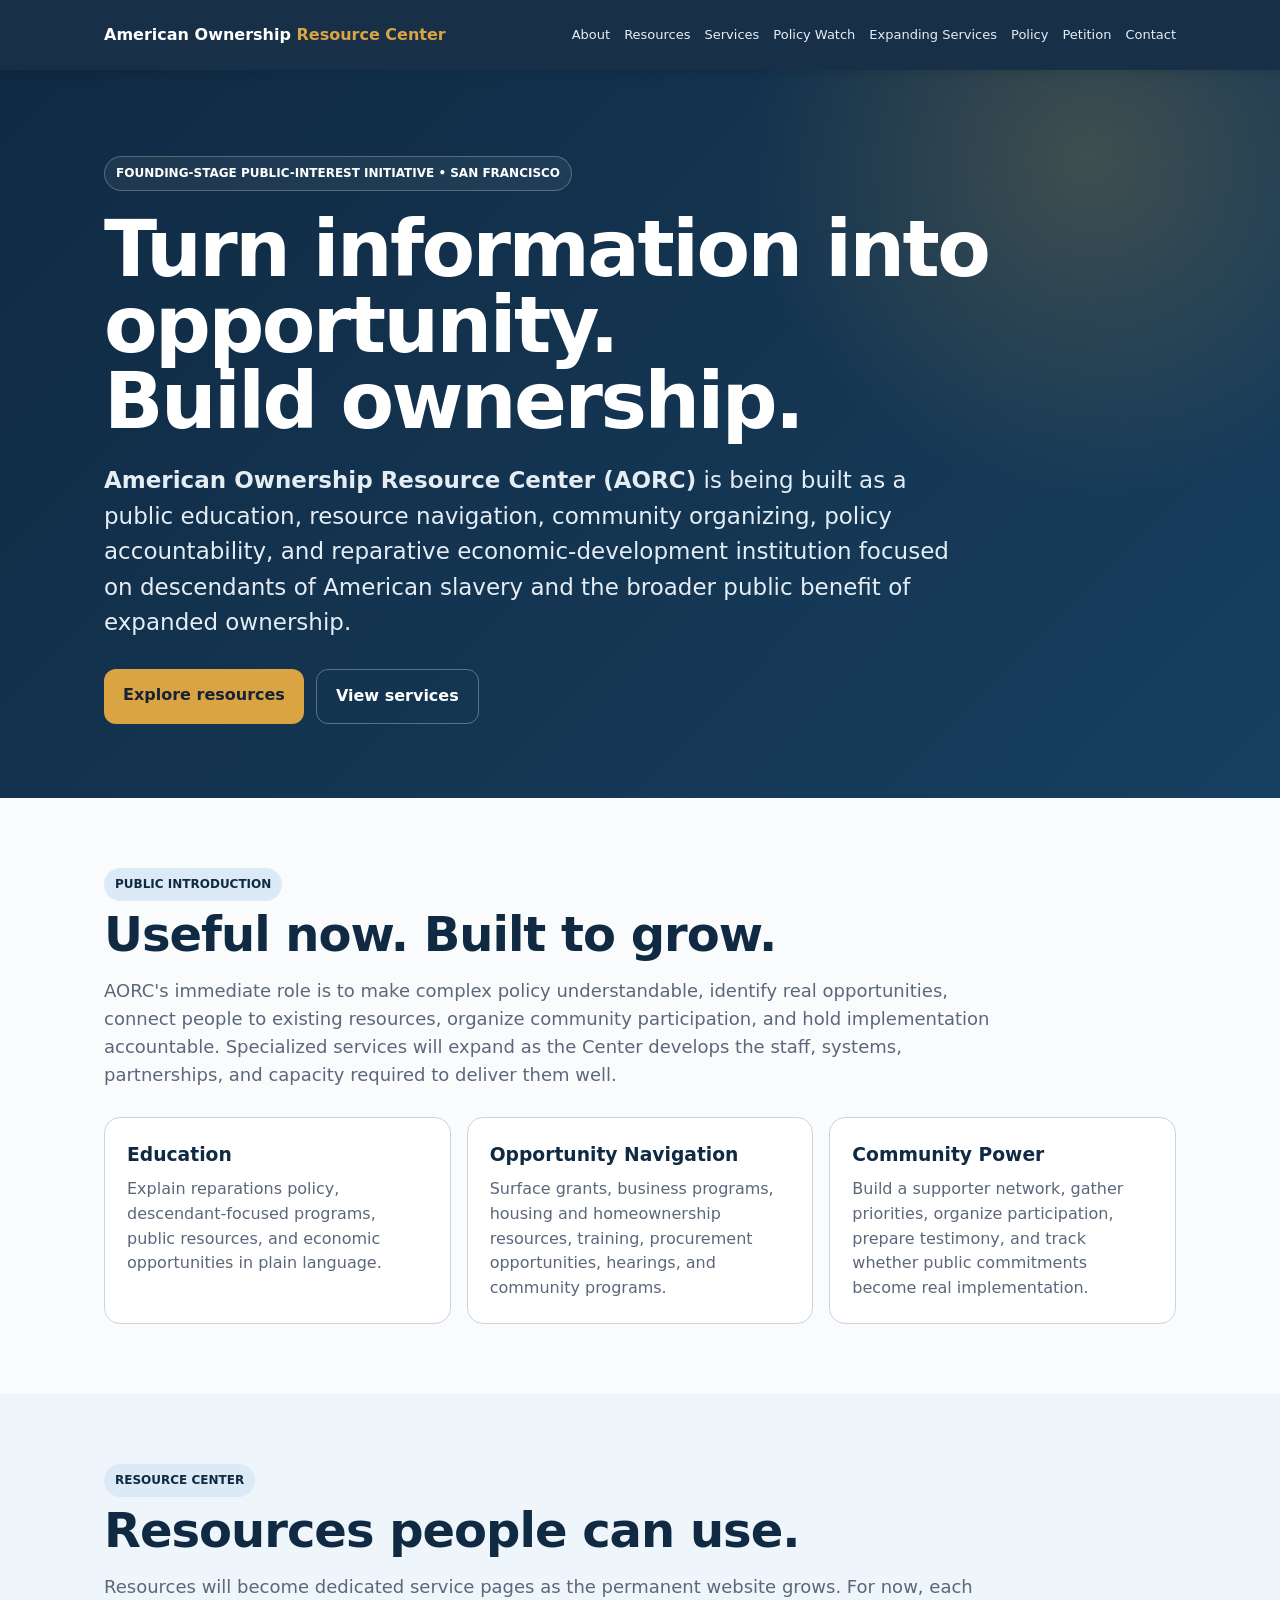
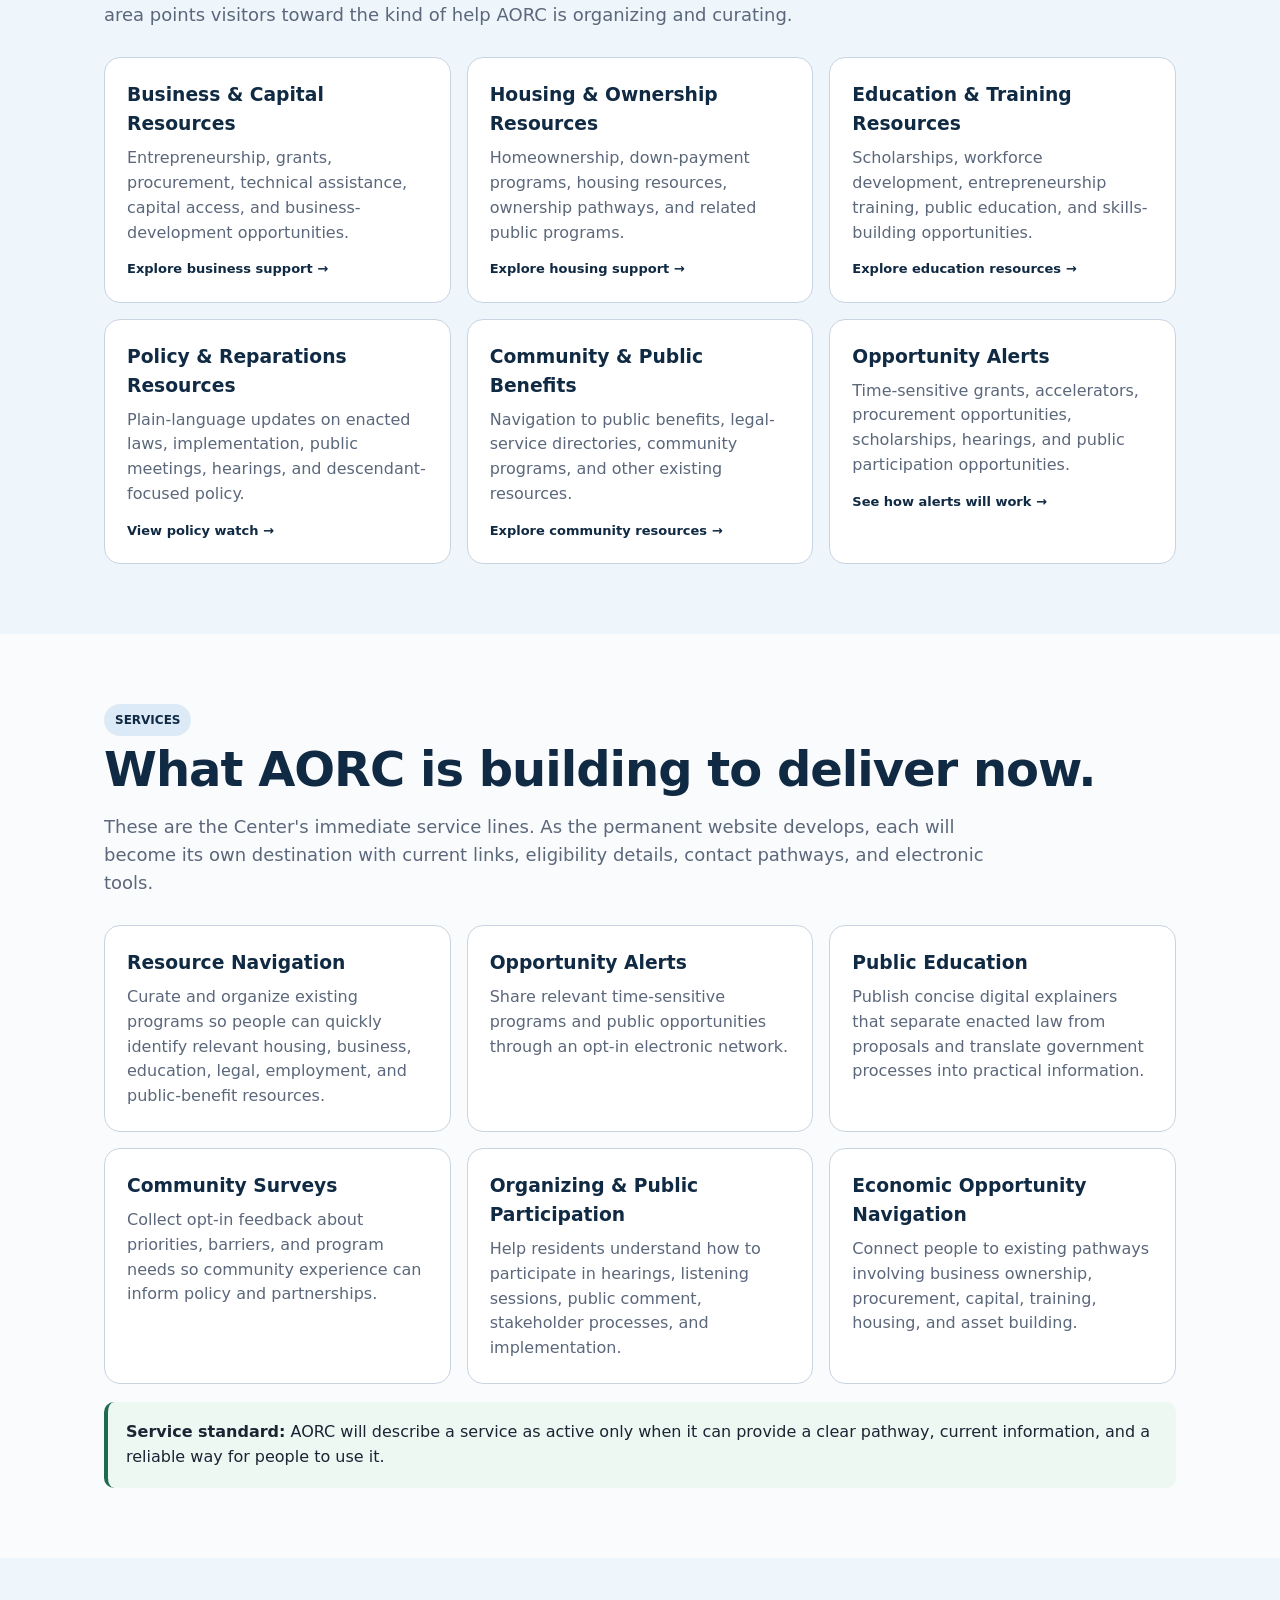
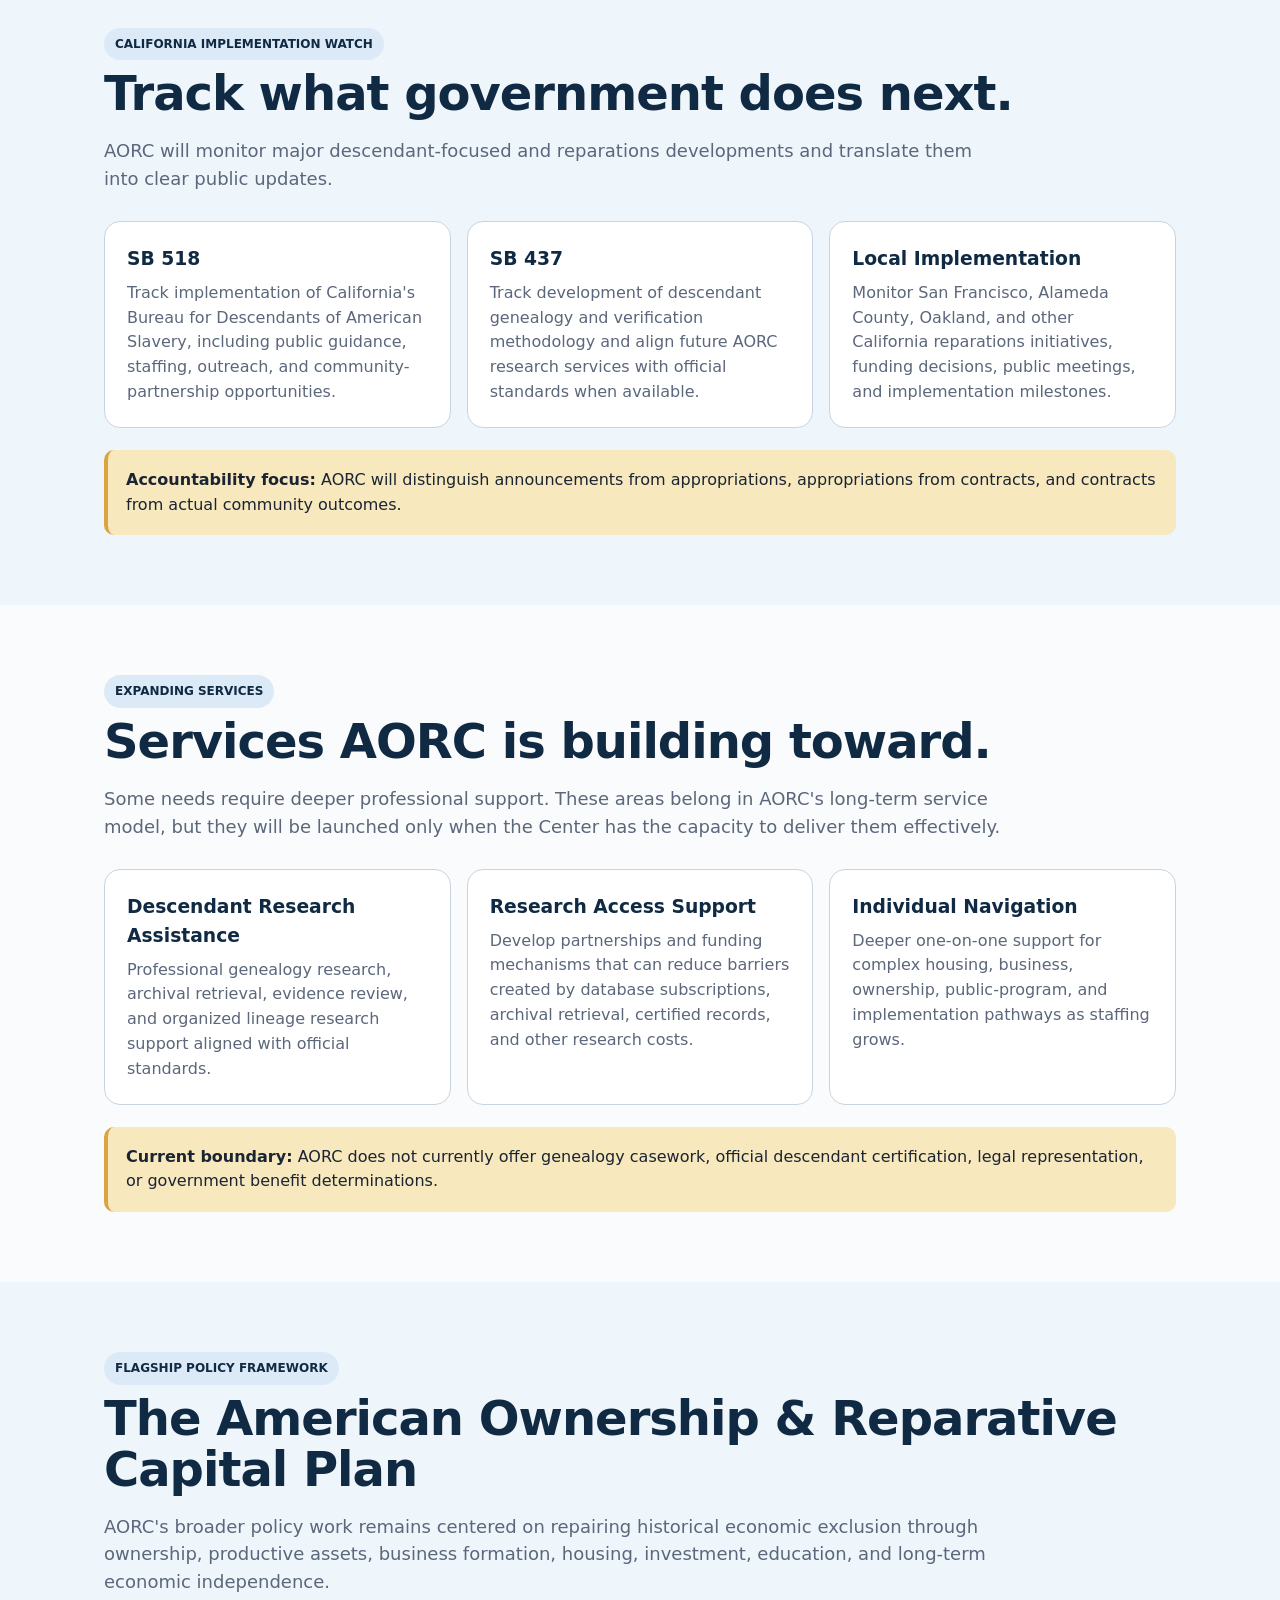
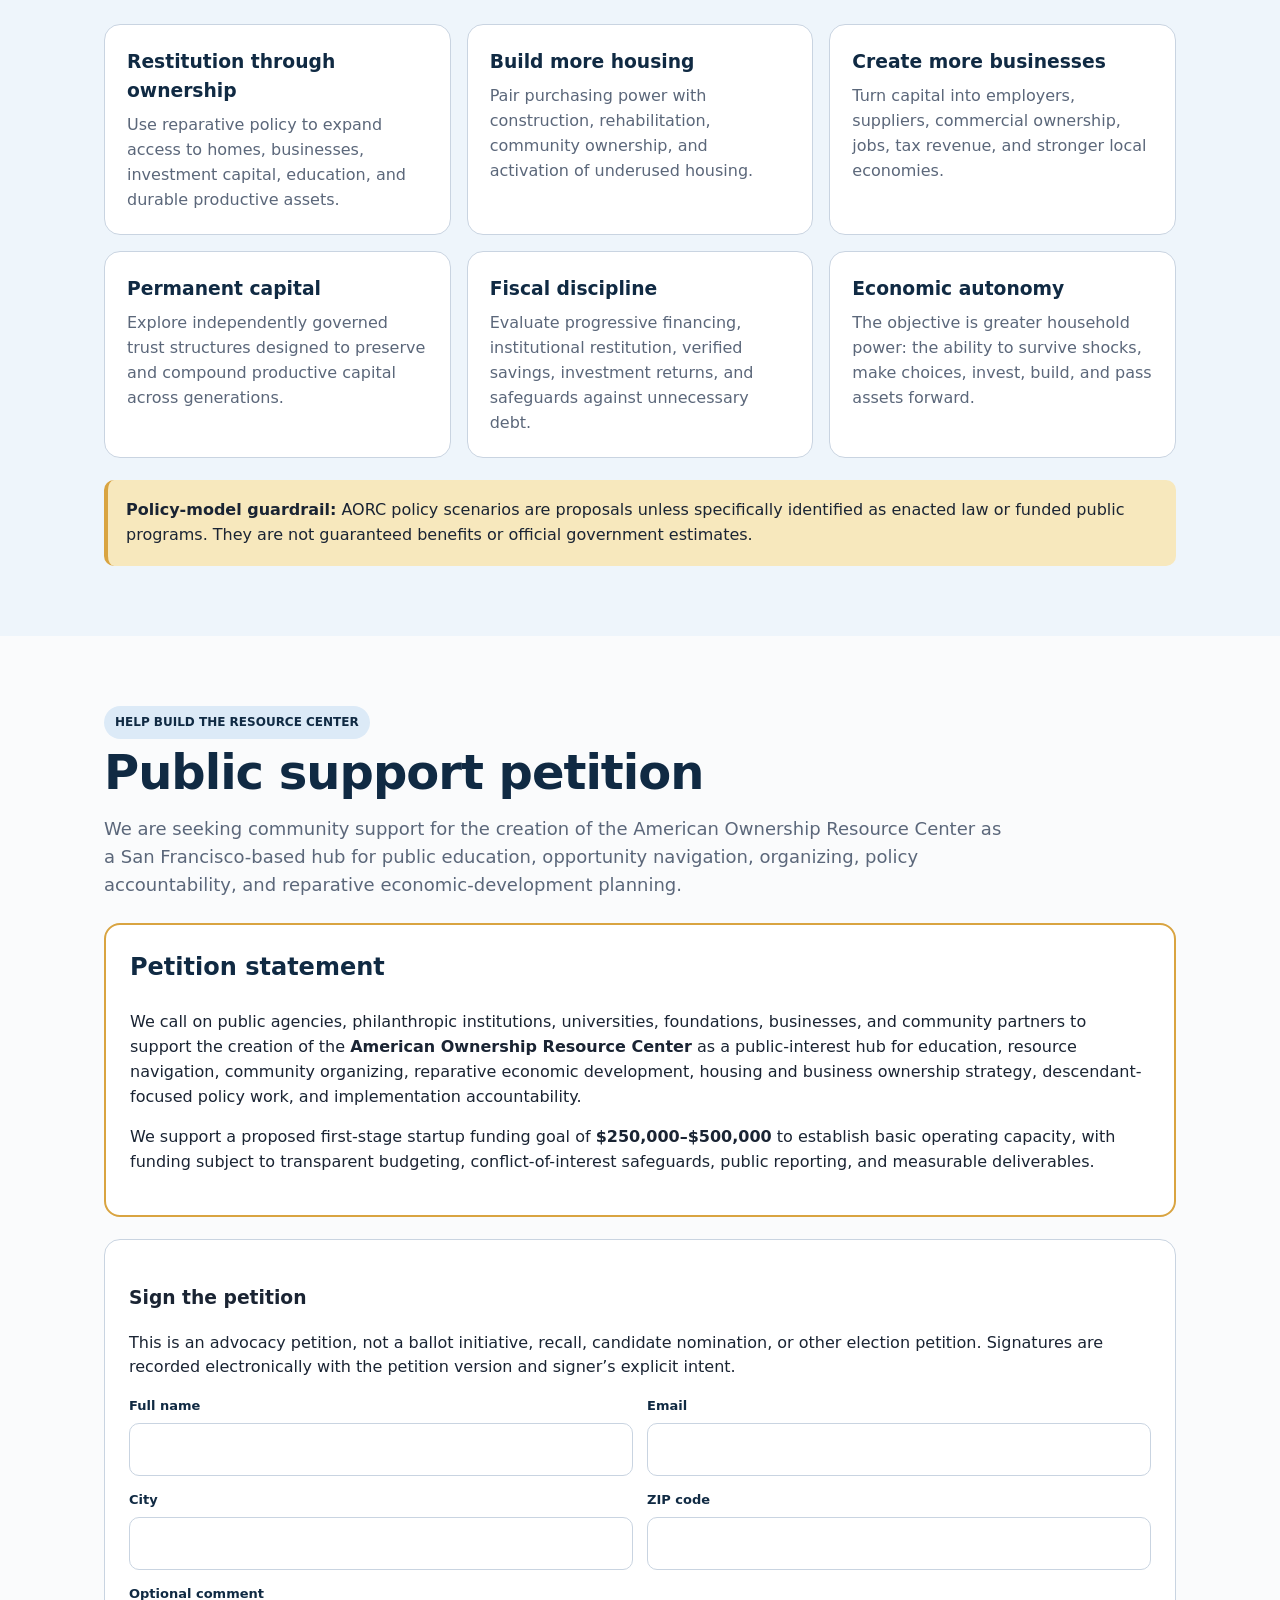
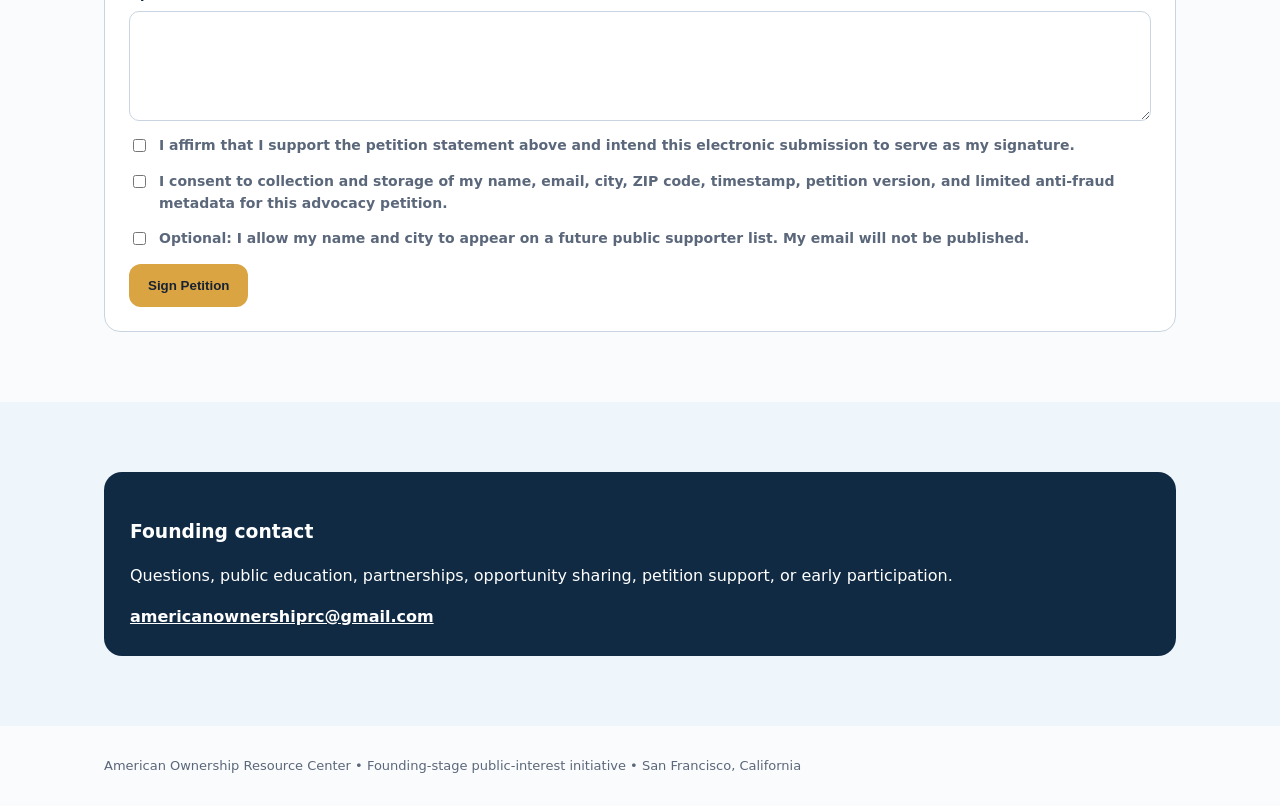
==== commit 670c7c35: "Refine resources and expanding services navigation" ====
--- a/index.html
+++ b/index.html
@@ -1 +1,113 @@
-<!doctype html><html lang="en"><head><meta charset="utf-8"><meta name="viewport" content="width=device-width,initial-scale=1"><title>American Ownership Resource Center</title><meta name="description" content="American Ownership Resource Center — public education, opportunity navigation, community organizing, policy accountability, and reparative economic development."><style>:root{--navy:#102A43;--navy2:#173F5F;--gold:#D9A441;--goldlight:#F7E8BD;--blue:#EEF5FB;--ink:#1A2433;--muted:#5B677A;--border:#C9D4E1;--green:#1f6b50}*{box-sizing:border-box}html{scroll-behavior:smooth}body{margin:0;font-family:Inter,system-ui,-apple-system,BlinkMacSystemFont,"Segoe UI",sans-serif;color:var(--ink);background:#FAFBFC;line-height:1.55}.wrap{max-width:1120px;margin:auto;padding:0 24px}header{position:sticky;top:0;z-index:20;background:rgba(16,42,67,.97);box-shadow:0 2px 12px rgba(0,0,0,.12)}nav{min-height:70px;display:flex;align-items:center;justify-content:space-between;gap:20px}.brand{font-weight:850;color:white}.brand span{color:var(--gold)}.nav{display:flex;gap:14px;flex-wrap:wrap;align-items:center}.nav a{color:#e7eef5;text-decoration:none;font-size:13px}.hero{padding:86px 0 74px;color:white;background:radial-gradient(circle at 85% 12%,rgba(217,164,65,.22),transparent 27%),linear-gradient(135deg,var(--navy),var(--navy2))}.eyebrow,.tag{display:inline-block;padding:7px 11px;border-radius:999px;font-size:12px;font-weight:800}.eyebrow{border:1px solid rgba(255,255,255,.25);background:rgba(255,255,255,.06)}.tag{background:#DCEAF7;color:var(--navy)}h1{font-size:clamp(44px,7vw,78px);line-height:.98;letter-spacing:-2.5px;margin:20px 0 22px;max-width:980px}h2{font-size:clamp(30px,4vw,48px);line-height:1.06;letter-spacing:-1px;color:var(--navy);margin:8px 0 16px}.hero p{font-size:clamp(18px,2.2vw,23px);max-width:850px;color:#e5edf4}.lead{max-width:900px;color:var(--muted);font-size:18px}.btn{display:inline-flex;text-decoration:none;border:0;border-radius:12px;padding:14px 19px;font-weight:850;cursor:pointer}.gold{background:var(--gold);color:#172334}.ghost{border:1px solid rgba(255,255,255,.3);color:white}.actions{display:flex;gap:12px;flex-wrap:wrap;margin-top:28px}section{padding:70px 0}.soft{background:var(--blue)}.cards{display:grid;grid-template-columns:repeat(3,1fr);gap:16px;margin-top:28px}.card,details,.petition,.signature{background:white;border:1px solid var(--border);border-radius:16px}.card{padding:22px}.card h3{color:var(--navy);margin:0 0 8px}.card p{color:var(--muted);margin:0}.plan{display:grid;gap:11px;margin-top:24px}details summary{cursor:pointer;padding:17px 19px;font-weight:850;color:var(--navy)}details[open] summary{border-bottom:1px solid var(--border);background:#FAFBFC}.body{padding:4px 19px 18px}.body p,.body li{color:var(--ink)}.body ul{padding-left:22px}.noticebox{padding:18px;border-left:4px solid var(--gold);background:var(--goldlight);border-radius:10px;margin-top:22px}.greenbox{padding:18px;border-left:4px solid var(--green);background:#edf8f3;border-radius:10px;margin-top:18px}.petition{padding:24px;border:2px solid var(--gold);margin-top:24px}.petition h3{color:var(--navy);font-size:24px;margin-top:0}.signature{padding:24px;margin-top:22px}.grid{display:grid;grid-template-columns:1fr 1fr;gap:14px}.field{display:flex;flex-direction:column;gap:7px}.full{grid-column:1/-1}label{font-size:13px;font-weight:800;color:var(--navy)}input,textarea{width:100%;border:1px solid var(--border);border-radius:10px;padding:13px 14px;font:inherit}textarea{min-height:110px;resize:vertical}.check{display:flex;gap:10px;align-items:flex-start;margin:14px 0;color:var(--muted);font-size:14px}.check input{width:auto;margin-top:4px}.notice{display:none;margin-top:14px;padding:14px;border-radius:10px;background:#fff9e9;border:1px solid #efda9e}.contact{background:var(--navy);color:white;border-radius:18px;padding:26px}.contact a{color:white;font-weight:850}.honeypot{position:absolute!important;left:-9999px!important;opacity:0!important}footer{padding:30px 0;color:var(--muted);font-size:13px}@media(max-width:900px){.nav{display:none}.cards,.grid{grid-template-columns:1fr}.full{grid-column:auto}.hero{padding:62px 0 56px}}</style></head><body><header><div class="wrap"><nav><div class="brand">American Ownership <span>Resource Center</span></div><div class="nav"><a href="#about">About</a><a href="#resources">Resources</a><a href="#watch">Policy Watch</a><a href="#future">Future Programs</a><a href="#plan">Policy</a><a href="#petition">Petition</a><a href="#contact">Contact</a></div></nav></div></header><main><section class="hero"><div class="wrap"><span class="eyebrow">FOUNDING-STAGE PUBLIC-INTEREST INITIATIVE • SAN FRANCISCO</span><h1>Turn information into opportunity.<br>Build ownership.</h1><p><strong>American Ownership Resource Center (AORC)</strong> is being built as a public education, resource navigation, community organizing, policy accountability, and reparative economic-development institution focused on descendants of American slavery and the broader public benefit of expanded ownership.</p><div class="actions"><a class="btn gold" href="#resources">Explore resources</a><a class="btn ghost" href="#petition">Sign the petition</a></div></div></section><section id="about"><div class="wrap"><span class="tag">PUBLIC INTRODUCTION</span><h2>Useful now. Built to grow.</h2><p class="lead">AORC's immediate role is to make complex policy understandable, identify real opportunities, connect people to existing resources, organize community participation, and hold implementation accountable. More expensive professional services will be added only when the organization has the funding and staffing to deliver them well.</p><div class="cards"><div class="card"><h3>Education</h3><p>Explain reparations policy, descendant-focused programs, public resources, and economic opportunities in plain language.</p></div><div class="card"><h3>Opportunity Navigation</h3><p>Surface grants, business programs, housing and homeownership resources, training, procurement opportunities, hearings, and community programs.</p></div><div class="card"><h3>Community Power</h3><p>Build a supporter network, gather community priorities, organize participation, prepare testimony, and track whether public commitments become real implementation.</p></div></div></div></section><section id="resources" class="soft"><div class="wrap"><span class="tag">IMMEDIATE IMPACT</span><h2>What AORC can do now.</h2><p class="lead">The Resource Center will focus first on services that can be delivered reliably with limited capital and scaled as the organization grows.</p><div class="cards"><div class="card"><h3>Resource Navigation</h3><p>Build and maintain a digital directory covering entrepreneurship, grants, housing, homeownership, education, employment, legal services, public benefits, and community resources.</p></div><div class="card"><h3>Opportunity Alerts</h3><p>Share time-sensitive grants, accelerators, procurement opportunities, scholarships, public meetings, reparations hearings, and programs relevant to ownership and economic mobility.</p></div><div class="card"><h3>Public Education</h3><p>Publish short electronic explainers that distinguish enacted law from proposals and translate government processes into practical information.</p></div><div class="card"><h3>Community Surveys</h3><p>Collect opt-in feedback about priorities, barriers, and program needs so policymakers and partners can hear directly from the community.</p></div><div class="card"><h3>Organizing & Testimony</h3><p>Mobilize participation in hearings, listening sessions, public comment, and stakeholder processes while helping residents understand when and how to engage.</p></div><div class="card"><h3>Economic Opportunity</h3><p>Connect people with existing pathways to business ownership, procurement, capital, training, housing, and asset building before new reparations programs are fully implemented.</p></div></div><div class="greenbox"><strong>Operating principle:</strong> AORC will not claim to provide a professional service until it has the people, systems, funding, and standards to deliver that service effectively.</div></div></section><section id="watch"><div class="wrap"><span class="tag">CALIFORNIA IMPLEMENTATION WATCH</span><h2>Track what government does next.</h2><p class="lead">AORC will monitor major descendant-focused and reparations developments and translate them into clear public updates.</p><div class="cards"><div class="card"><h3>SB 518</h3><p>Track implementation of California's Bureau for Descendants of American Slavery, including public guidance, staffing, outreach, and future opportunities for community participation.</p></div><div class="card"><h3>SB 437</h3><p>Track development of descendant genealogy and verification methodology and update AORC's future research plans when official standards become available.</p></div><div class="card"><h3>Local Implementation</h3><p>Monitor San Francisco, Alameda County, Oakland, and other California reparations initiatives, funding decisions, public meetings, and implementation milestones.</p></div></div><div class="noticebox"><strong>Accountability focus:</strong> AORC will distinguish announcements from appropriations, appropriations from contracts, and contracts from actual community outcomes.</div></div></section><section id="future" class="soft"><div class="wrap"><span class="tag">FUTURE FUNDED PROGRAMS</span><h2>Services we intend to build when capital supports real delivery.</h2><p class="lead">Some needs require more than information. AORC will pursue funding to build professional programs capable of removing practical barriers for descendants.</p><div class="cards"><div class="card"><h3>Descendant Research Assistance</h3><p>Future professional genealogy services may include trained researchers, archival research, document retrieval, evidence review, and organized lineage research packets.</p></div><div class="card"><h3>Research Cost Assistance</h3><p>AORC may seek grants and contracts to help cover record fees, archival retrieval, paid database access, certified documents, and other research costs so eligibility research is not limited by personal income.</p></div><div class="card"><h3>Professional Navigation</h3><p>As funding grows, AORC can add staffed case navigation, deeper business and housing assistance, research partnerships, and direct implementation support.</p></div></div><div class="noticebox"><strong>Current boundary:</strong> AORC does not currently offer genealogy casework, official descendant certification, legal representation, or government benefit determinations.</div></div></section><section id="plan"><div class="wrap"><span class="tag">FLAGSHIP POLICY FRAMEWORK</span><h2>The American Ownership & Reparative Capital Plan</h2><p class="lead">AORC's broader policy work remains centered on repairing historical economic exclusion through ownership, productive assets, business formation, housing, investment, education, and long-term economic independence.</p><div class="cards"><div class="card"><h3>Restitution through ownership</h3><p>Use reparative policy to expand access to homes, businesses, investment capital, education, and durable productive assets.</p></div><div class="card"><h3>Build more housing</h3><p>Pair purchasing power with construction, rehabilitation, community ownership, and activation of underused housing.</p></div><div class="card"><h3>Create more businesses</h3><p>Turn capital into employers, suppliers, commercial ownership, jobs, tax revenue, and stronger local economies.</p></div><div class="card"><h3>Permanent capital</h3><p>Explore independently governed trust structures designed to preserve and compound productive capital across generations.</p></div><div class="card"><h3>Fiscal discipline</h3><p>Evaluate progressive financing, institutional restitution, verified savings, investment returns, and safeguards against unnecessary debt.</p></div><div class="card"><h3>Economic autonomy</h3><p>The objective is greater household power: the ability to survive shocks, make choices, invest, build, and pass assets forward.</p></div></div><div class="noticebox"><strong>Policy-model guardrail:</strong> AORC policy scenarios are proposals unless specifically identified as enacted law or funded public programs. They are not guaranteed benefits or official government estimates.</div></div></section><section id="petition" class="soft"><div class="wrap"><span class="tag">HELP BUILD THE RESOURCE CENTER</span><h2>Public support petition</h2><p class="lead">We are seeking community support for the creation of the American Ownership Resource Center as a San Francisco-based hub for public education, opportunity navigation, organizing, policy accountability, and reparative economic-development planning.</p><div class="petition"><h3>Petition statement</h3><p>We call on public agencies, philanthropic institutions, universities, foundations, businesses, and community partners to support the creation of the <strong>American Ownership Resource Center</strong> as a public-interest hub for education, resource navigation, community organizing, reparative economic development, housing and business ownership strategy, descendant-focused policy work, and implementation accountability.</p><p>We support a proposed first-stage startup funding goal of <strong>$250,000–$500,000</strong> to establish basic operating capacity, with funding subject to transparent budgeting, conflict-of-interest safeguards, public reporting, and measurable deliverables.</p></div><div class="signature"><h3>Sign the petition</h3><p>This is an advocacy petition, not a ballot initiative, recall, candidate nomination, or other election petition. Signatures are recorded electronically with the petition version and signer’s explicit intent.</p><form id="petitionForm"><div class="grid"><div class="field"><label for="name">Full name</label><input id="name" maxlength="120" required></div><div class="field"><label for="email">Email</label><input id="email" type="email" maxlength="254" required></div><div class="field"><label for="city">City</label><input id="city" maxlength="100" required></div><div class="field"><label for="zip">ZIP code</label><input id="zip" inputmode="numeric" maxlength="10" required></div><div class="field full"><label for="comment">Optional comment</label><textarea id="comment" maxlength="1000"></textarea></div></div><label class="check"><input id="intent" type="checkbox" required><span>I affirm that I support the petition statement above and intend this electronic submission to serve as my signature.</span></label><label class="check"><input id="privacy" type="checkbox" required><span>I consent to collection and storage of my name, email, city, ZIP code, timestamp, petition version, and limited anti-fraud metadata for this advocacy petition.</span></label><label class="check"><input id="publicName" type="checkbox"><span>Optional: I allow my name and city to appear on a future public supporter list. My email will not be published.</span></label><input id="website" class="honeypot" tabindex="-1" autocomplete="off"><button id="submit" class="btn gold" type="submit">Sign Petition</button><div id="status" class="notice"></div></form></div></div></section><section id="contact"><div class="wrap"><div class="contact"><h3>Founding contact</h3><p>Questions, public education, partnerships, opportunity sharing, petition support, or early participation.</p><a href="mailto:americanownershiprc@gmail.com">americanownershiprc@gmail.com</a></div></div></section></main><footer><div class="wrap">American Ownership Resource Center • Founding-stage public-interest initiative • San Francisco, California</div></footer><script>const API='https://ieihdpufnjthooambooh.supabase.co/functions/v1/sign-petition',VERSION='AORC-PETITION-v1-2026-08-29',HASH='1d4288291e7c98526db69d8b53434b2d12ae82571cffe63fd20b3cd0b70e800b';const f=document.getElementById('petitionForm');f.addEventListener('submit',async e=>{e.preventDefault();const s=document.getElementById('status'),b=document.getElementById('submit');const p={name:document.getElementById('name').value.trim(),email:document.getElementById('email').value.trim(),city:document.getElementById('city').value.trim(),zip:document.getElementById('zip').value.trim(),comment:document.getElementById('comment').value.trim(),signatureIntent:document.getElementById('intent').checked,privacyConsent:document.getElementById('privacy').checked,publicNameConsent:document.getElementById('publicName').checked,website:document.getElementById('website').value.trim(),petitionVersion:VERSION,petitionHash:HASH,source:'github-public-site'};s.style.display='block';if(!p.name||!p.email||!p.city||!p.zip||!p.signatureIntent||!p.privacyConsent){s.textContent='Please complete all required fields and both consent checkboxes.';return}b.disabled=true;b.textContent='Recording signature…';s.textContent='Securely recording your signature…';try{const r=await fetch(API,{method:'POST',headers:{'content-type':'application/json'},body:JSON.stringify(p)}),d=await r.json().catch(()=>({}));if(!r.ok||!d.ok)throw new Error(d.error||'Unable to record signature right now.');f.reset();s.innerHTML='<strong>Signature recorded.</strong> Thank you for supporting the effort to build the American Ownership Resource Center.'+(d.signatureId?'<br><small>Confirmation: '+d.signatureId+'</small>':'')}catch(err){s.textContent=err.message||'Unable to record signature right now. Please try again.'}finally{b.disabled=false;b.textContent='Sign Petition'}});</script></body></html>+<!doctype html><html lang="en"><head><meta charset="utf-8"><meta name="viewport" content="width=device-width,initial-scale=1">
+<title>American Ownership Resource Center</title>
+<meta name="description" content="American Ownership Resource Center — public education, resource navigation, community organizing, policy accountability, and reparative economic development.">
+<style>
+:root{--navy:#102A43;--navy2:#173F5F;--gold:#D9A441;--goldlight:#F7E8BD;--blue:#EEF5FB;--ink:#1A2433;--muted:#5B677A;--border:#C9D4E1;--green:#1f6b50}
+*{box-sizing:border-box}html{scroll-behavior:smooth}body{margin:0;font-family:Inter,system-ui,-apple-system,BlinkMacSystemFont,"Segoe UI",sans-serif;color:var(--ink);background:#FAFBFC;line-height:1.55}
+.wrap{max-width:1120px;margin:auto;padding:0 24px}header{position:sticky;top:0;z-index:20;background:rgba(16,42,67,.97);box-shadow:0 2px 12px rgba(0,0,0,.12)}
+nav{min-height:70px;display:flex;align-items:center;justify-content:space-between;gap:20px}.brand{font-weight:850;color:white}.brand span{color:var(--gold)}
+.nav{display:flex;gap:14px;flex-wrap:wrap;align-items:center}.nav a{color:#e7eef5;text-decoration:none;font-size:13px}
+.hero{padding:86px 0 74px;color:white;background:radial-gradient(circle at 85% 12%,rgba(217,164,65,.22),transparent 27%),linear-gradient(135deg,var(--navy),var(--navy2))}
+.eyebrow,.tag{display:inline-block;padding:7px 11px;border-radius:999px;font-size:12px;font-weight:800}.eyebrow{border:1px solid rgba(255,255,255,.25);background:rgba(255,255,255,.06)}.tag{background:#DCEAF7;color:var(--navy)}
+h1{font-size:clamp(44px,7vw,78px);line-height:.98;letter-spacing:-2.5px;margin:20px 0 22px;max-width:980px}h2{font-size:clamp(30px,4vw,48px);line-height:1.06;letter-spacing:-1px;color:var(--navy);margin:8px 0 16px}
+.hero p{font-size:clamp(18px,2.2vw,23px);max-width:850px;color:#e5edf4}.lead{max-width:900px;color:var(--muted);font-size:18px}
+.btn{display:inline-flex;text-decoration:none;border:0;border-radius:12px;padding:14px 19px;font-weight:850;cursor:pointer}.gold{background:var(--gold);color:#172334}.ghost{border:1px solid rgba(255,255,255,.3);color:white}
+.actions{display:flex;gap:12px;flex-wrap:wrap;margin-top:28px}section{padding:70px 0}.soft{background:var(--blue)}.cards{display:grid;grid-template-columns:repeat(3,1fr);gap:16px;margin-top:28px}
+.card,details,.petition,.signature{background:white;border:1px solid var(--border);border-radius:16px}.card{padding:22px}.card h3{color:var(--navy);margin:0 0 8px}.card p{color:var(--muted);margin:0}
+.cardlink{display:block;text-decoration:none;color:inherit;transition:.15s ease}.cardlink:hover{transform:translateY(-2px);box-shadow:0 8px 22px rgba(16,42,67,.10);border-color:#9fb4c8}.cardlink .cta{display:block;margin-top:14px;font-weight:850;color:var(--navy);font-size:13px}
+.noticebox{padding:18px;border-left:4px solid var(--gold);background:var(--goldlight);border-radius:10px;margin-top:22px}.greenbox{padding:18px;border-left:4px solid var(--green);background:#edf8f3;border-radius:10px;margin-top:18px}
+.petition{padding:24px;border:2px solid var(--gold);margin-top:24px}.petition h3{color:var(--navy);font-size:24px;margin-top:0}.signature{padding:24px;margin-top:22px}
+.grid{display:grid;grid-template-columns:1fr 1fr;gap:14px}.field{display:flex;flex-direction:column;gap:7px}.full{grid-column:1/-1}label{font-size:13px;font-weight:800;color:var(--navy)}
+input,textarea{width:100%;border:1px solid var(--border);border-radius:10px;padding:13px 14px;font:inherit}textarea{min-height:110px;resize:vertical}.check{display:flex;gap:10px;align-items:flex-start;margin:14px 0;color:var(--muted);font-size:14px}.check input{width:auto;margin-top:4px}
+.notice{display:none;margin-top:14px;padding:14px;border-radius:10px;background:#fff9e9;border:1px solid #efda9e}.contact{background:var(--navy);color:white;border-radius:18px;padding:26px}.contact a{color:white;font-weight:850}.honeypot{position:absolute!important;left:-9999px!important;opacity:0!important}
+footer{padding:30px 0;color:var(--muted);font-size:13px}@media(max-width:900px){.nav{display:none}.cards,.grid{grid-template-columns:1fr}.full{grid-column:auto}.hero{padding:62px 0 56px}}
+</style></head><body>
+<header><div class="wrap"><nav><div class="brand">American Ownership <span>Resource Center</span></div><div class="nav">
+<a href="#about">About</a><a href="#resources">Resources</a><a href="#services">Services</a><a href="#watch">Policy Watch</a><a href="#expanding">Expanding Services</a><a href="#plan">Policy</a><a href="#petition">Petition</a><a href="#contact">Contact</a>
+</div></nav></div></header>
+<main>
+<section class="hero"><div class="wrap"><span class="eyebrow">FOUNDING-STAGE PUBLIC-INTEREST INITIATIVE • SAN FRANCISCO</span>
+<h1>Turn information into opportunity.<br>Build ownership.</h1>
+<p><strong>American Ownership Resource Center (AORC)</strong> is being built as a public education, resource navigation, community organizing, policy accountability, and reparative economic-development institution focused on descendants of American slavery and the broader public benefit of expanded ownership.</p>
+<div class="actions"><a class="btn gold" href="#resources">Explore resources</a><a class="btn ghost" href="#services">View services</a></div></div></section>
+
+<section id="about"><div class="wrap"><span class="tag">PUBLIC INTRODUCTION</span><h2>Useful now. Built to grow.</h2>
+<p class="lead">AORC's immediate role is to make complex policy understandable, identify real opportunities, connect people to existing resources, organize community participation, and hold implementation accountable. Specialized services will expand as the Center develops the staff, systems, partnerships, and capacity required to deliver them well.</p>
+<div class="cards">
+<div class="card"><h3>Education</h3><p>Explain reparations policy, descendant-focused programs, public resources, and economic opportunities in plain language.</p></div>
+<div class="card"><h3>Opportunity Navigation</h3><p>Surface grants, business programs, housing and homeownership resources, training, procurement opportunities, hearings, and community programs.</p></div>
+<div class="card"><h3>Community Power</h3><p>Build a supporter network, gather priorities, organize participation, prepare testimony, and track whether public commitments become real implementation.</p></div>
+</div></div></section>
+
+<section id="resources" class="soft"><div class="wrap"><span class="tag">RESOURCE CENTER</span><h2>Resources people can use.</h2>
+<p class="lead">Resources will become dedicated service pages as the permanent website grows. For now, each area points visitors toward the kind of help AORC is organizing and curating.</p>
+<div class="cards">
+<a class="card cardlink" href="#services"><h3>Business & Capital Resources</h3><p>Entrepreneurship, grants, procurement, technical assistance, capital access, and business-development opportunities.</p><span class="cta">Explore business support →</span></a>
+<a class="card cardlink" href="#services"><h3>Housing & Ownership Resources</h3><p>Homeownership, down-payment programs, housing resources, ownership pathways, and related public programs.</p><span class="cta">Explore housing support →</span></a>
+<a class="card cardlink" href="#services"><h3>Education & Training Resources</h3><p>Scholarships, workforce development, entrepreneurship training, public education, and skills-building opportunities.</p><span class="cta">Explore education resources →</span></a>
+<a class="card cardlink" href="#watch"><h3>Policy & Reparations Resources</h3><p>Plain-language updates on enacted laws, implementation, public meetings, hearings, and descendant-focused policy.</p><span class="cta">View policy watch →</span></a>
+<a class="card cardlink" href="#services"><h3>Community & Public Benefits</h3><p>Navigation to public benefits, legal-service directories, community programs, and other existing resources.</p><span class="cta">Explore community resources →</span></a>
+<a class="card cardlink" href="#services"><h3>Opportunity Alerts</h3><p>Time-sensitive grants, accelerators, procurement opportunities, scholarships, hearings, and public participation opportunities.</p><span class="cta">See how alerts will work →</span></a>
+</div></div></section>
+
+<section id="services"><div class="wrap"><span class="tag">SERVICES</span><h2>What AORC is building to deliver now.</h2>
+<p class="lead">These are the Center's immediate service lines. As the permanent website develops, each will become its own destination with current links, eligibility details, contact pathways, and electronic tools.</p>
+<div class="cards">
+<div class="card"><h3>Resource Navigation</h3><p>Curate and organize existing programs so people can quickly identify relevant housing, business, education, legal, employment, and public-benefit resources.</p></div>
+<div class="card"><h3>Opportunity Alerts</h3><p>Share relevant time-sensitive programs and public opportunities through an opt-in electronic network.</p></div>
+<div class="card"><h3>Public Education</h3><p>Publish concise digital explainers that separate enacted law from proposals and translate government processes into practical information.</p></div>
+<div class="card"><h3>Community Surveys</h3><p>Collect opt-in feedback about priorities, barriers, and program needs so community experience can inform policy and partnerships.</p></div>
+<div class="card"><h3>Organizing & Public Participation</h3><p>Help residents understand how to participate in hearings, listening sessions, public comment, stakeholder processes, and implementation.</p></div>
+<div class="card"><h3>Economic Opportunity Navigation</h3><p>Connect people to existing pathways involving business ownership, procurement, capital, training, housing, and asset building.</p></div>
+</div><div class="greenbox"><strong>Service standard:</strong> AORC will describe a service as active only when it can provide a clear pathway, current information, and a reliable way for people to use it.</div>
+</div></section>
+
+<section id="watch" class="soft"><div class="wrap"><span class="tag">CALIFORNIA IMPLEMENTATION WATCH</span><h2>Track what government does next.</h2>
+<p class="lead">AORC will monitor major descendant-focused and reparations developments and translate them into clear public updates.</p>
+<div class="cards">
+<div class="card"><h3>SB 518</h3><p>Track implementation of California's Bureau for Descendants of American Slavery, including public guidance, staffing, outreach, and community-partnership opportunities.</p></div>
+<div class="card"><h3>SB 437</h3><p>Track development of descendant genealogy and verification methodology and align future AORC research services with official standards when available.</p></div>
+<div class="card"><h3>Local Implementation</h3><p>Monitor San Francisco, Alameda County, Oakland, and other California reparations initiatives, funding decisions, public meetings, and implementation milestones.</p></div>
+</div><div class="noticebox"><strong>Accountability focus:</strong> AORC will distinguish announcements from appropriations, appropriations from contracts, and contracts from actual community outcomes.</div>
+</div></section>
+
+<section id="expanding"><div class="wrap"><span class="tag">EXPANDING SERVICES</span><h2>Services AORC is building toward.</h2>
+<p class="lead">Some needs require deeper professional support. These areas belong in AORC's long-term service model, but they will be launched only when the Center has the capacity to deliver them effectively.</p>
+<div class="cards">
+<div class="card"><h3>Descendant Research Assistance</h3><p>Professional genealogy research, archival retrieval, evidence review, and organized lineage research support aligned with official standards.</p></div>
+<div class="card"><h3>Research Access Support</h3><p>Develop partnerships and funding mechanisms that can reduce barriers created by database subscriptions, archival retrieval, certified records, and other research costs.</p></div>
+<div class="card"><h3>Individual Navigation</h3><p>Deeper one-on-one support for complex housing, business, ownership, public-program, and implementation pathways as staffing grows.</p></div>
+</div><div class="noticebox"><strong>Current boundary:</strong> AORC does not currently offer genealogy casework, official descendant certification, legal representation, or government benefit determinations.</div>
+</div></section>
+
+<section id="plan" class="soft"><div class="wrap"><span class="tag">FLAGSHIP POLICY FRAMEWORK</span><h2>The American Ownership & Reparative Capital Plan</h2>
+<p class="lead">AORC's broader policy work remains centered on repairing historical economic exclusion through ownership, productive assets, business formation, housing, investment, education, and long-term economic independence.</p>
+<div class="cards">
+<div class="card"><h3>Restitution through ownership</h3><p>Use reparative policy to expand access to homes, businesses, investment capital, education, and durable productive assets.</p></div>
+<div class="card"><h3>Build more housing</h3><p>Pair purchasing power with construction, rehabilitation, community ownership, and activation of underused housing.</p></div>
+<div class="card"><h3>Create more businesses</h3><p>Turn capital into employers, suppliers, commercial ownership, jobs, tax revenue, and stronger local economies.</p></div>
+<div class="card"><h3>Permanent capital</h3><p>Explore independently governed trust structures designed to preserve and compound productive capital across generations.</p></div>
+<div class="card"><h3>Fiscal discipline</h3><p>Evaluate progressive financing, institutional restitution, verified savings, investment returns, and safeguards against unnecessary debt.</p></div>
+<div class="card"><h3>Economic autonomy</h3><p>The objective is greater household power: the ability to survive shocks, make choices, invest, build, and pass assets forward.</p></div>
+</div><div class="noticebox"><strong>Policy-model guardrail:</strong> AORC policy scenarios are proposals unless specifically identified as enacted law or funded public programs. They are not guaranteed benefits or official government estimates.</div>
+</div></section>
+
+<section id="petition"><div class="wrap"><span class="tag">HELP BUILD THE RESOURCE CENTER</span><h2>Public support petition</h2>
+<p class="lead">We are seeking community support for the creation of the American Ownership Resource Center as a San Francisco-based hub for public education, opportunity navigation, organizing, policy accountability, and reparative economic-development planning.</p>
+<div class="petition"><h3>Petition statement</h3><p>We call on public agencies, philanthropic institutions, universities, foundations, businesses, and community partners to support the creation of the <strong>American Ownership Resource Center</strong> as a public-interest hub for education, resource navigation, community organizing, reparative economic development, housing and business ownership strategy, descendant-focused policy work, and implementation accountability.</p>
+<p>We support a proposed first-stage startup funding goal of <strong>$250,000–$500,000</strong> to establish basic operating capacity, with funding subject to transparent budgeting, conflict-of-interest safeguards, public reporting, and measurable deliverables.</p></div>
+<div class="signature"><h3>Sign the petition</h3><p>This is an advocacy petition, not a ballot initiative, recall, candidate nomination, or other election petition. Signatures are recorded electronically with the petition version and signer’s explicit intent.</p>
+<form id="petitionForm"><div class="grid"><div class="field"><label for="name">Full name</label><input id="name" maxlength="120" required></div><div class="field"><label for="email">Email</label><input id="email" type="email" maxlength="254" required></div><div class="field"><label for="city">City</label><input id="city" maxlength="100" required></div><div class="field"><label for="zip">ZIP code</label><input id="zip" inputmode="numeric" maxlength="10" required></div><div class="field full"><label for="comment">Optional comment</label><textarea id="comment" maxlength="1000"></textarea></div></div>
+<label class="check"><input id="intent" type="checkbox" required><span>I affirm that I support the petition statement above and intend this electronic submission to serve as my signature.</span></label>
+<label class="check"><input id="privacy" type="checkbox" required><span>I consent to collection and storage of my name, email, city, ZIP code, timestamp, petition version, and limited anti-fraud metadata for this advocacy petition.</span></label>
+<label class="check"><input id="publicName" type="checkbox"><span>Optional: I allow my name and city to appear on a future public supporter list. My email will not be published.</span></label>
+<input id="website" class="honeypot" tabindex="-1" autocomplete="off"><button id="submit" class="btn gold" type="submit">Sign Petition</button><div id="status" class="notice"></div></form></div>
+</div></section>
+
+<section id="contact" class="soft"><div class="wrap"><div class="contact"><h3>Founding contact</h3><p>Questions, public education, partnerships, opportunity sharing, petition support, or early participation.</p><a href="mailto:americanownershiprc@gmail.com">americanownershiprc@gmail.com</a></div></div></section>
+</main><footer><div class="wrap">American Ownership Resource Center • Founding-stage public-interest initiative • San Francisco, California</div></footer>
+<script>
+const API='https://ieihdpufnjthooambooh.supabase.co/functions/v1/sign-petition',VERSION='AORC-PETITION-v1-2026-08-29',HASH='1d4288291e7c98526db69d8b53434b2d12ae82571cffe63fd20b3cd0b70e800b';
+const f=document.getElementById('petitionForm');
+f.addEventListener('submit',async e=>{e.preventDefault();const s=document.getElementById('status'),b=document.getElementById('submit');const p={name:document.getElementById('name').value.trim(),email:document.getElementById('email').value.trim(),city:document.getElementById('city').value.trim(),zip:document.getElementById('zip').value.trim(),comment:document.getElementById('comment').value.trim(),signatureIntent:document.getElementById('intent').checked,privacyConsent:document.getElementById('privacy').checked,publicNameConsent:document.getElementById('publicName').checked,website:document.getElementById('website').value.trim(),petitionVersion:VERSION,petitionHash:HASH,source:'github-public-site'};s.style.display='block';if(!p.name||!p.email||!p.city||!p.zip||!p.signatureIntent||!p.privacyConsent){s.textContent='Please complete all required fields and both consent checkboxes.';return}b.disabled=true;b.textContent='Recording signature…';s.textContent='Securely recording your signature…';try{const r=await fetch(API,{method:'POST',headers:{'content-type':'application/json'},body:JSON.stringify(p)}),d=await r.json().catch(()=>({}));if(!r.ok||!d.ok)throw new Error(d.error||'Unable to record signature right now.');f.reset();s.innerHTML='<strong>Signature recorded.</strong> Thank you for supporting the effort to build the American Ownership Resource Center.'+(d.signatureId?'<br><small>Confirmation: '+d.signatureId+'</small>':'')}catch(err){s.textContent=err.message||'Unable to record signature right now. Please try again.'}finally{b.disabled=false;b.textContent='Sign Petition'}});
+</script></body></html>
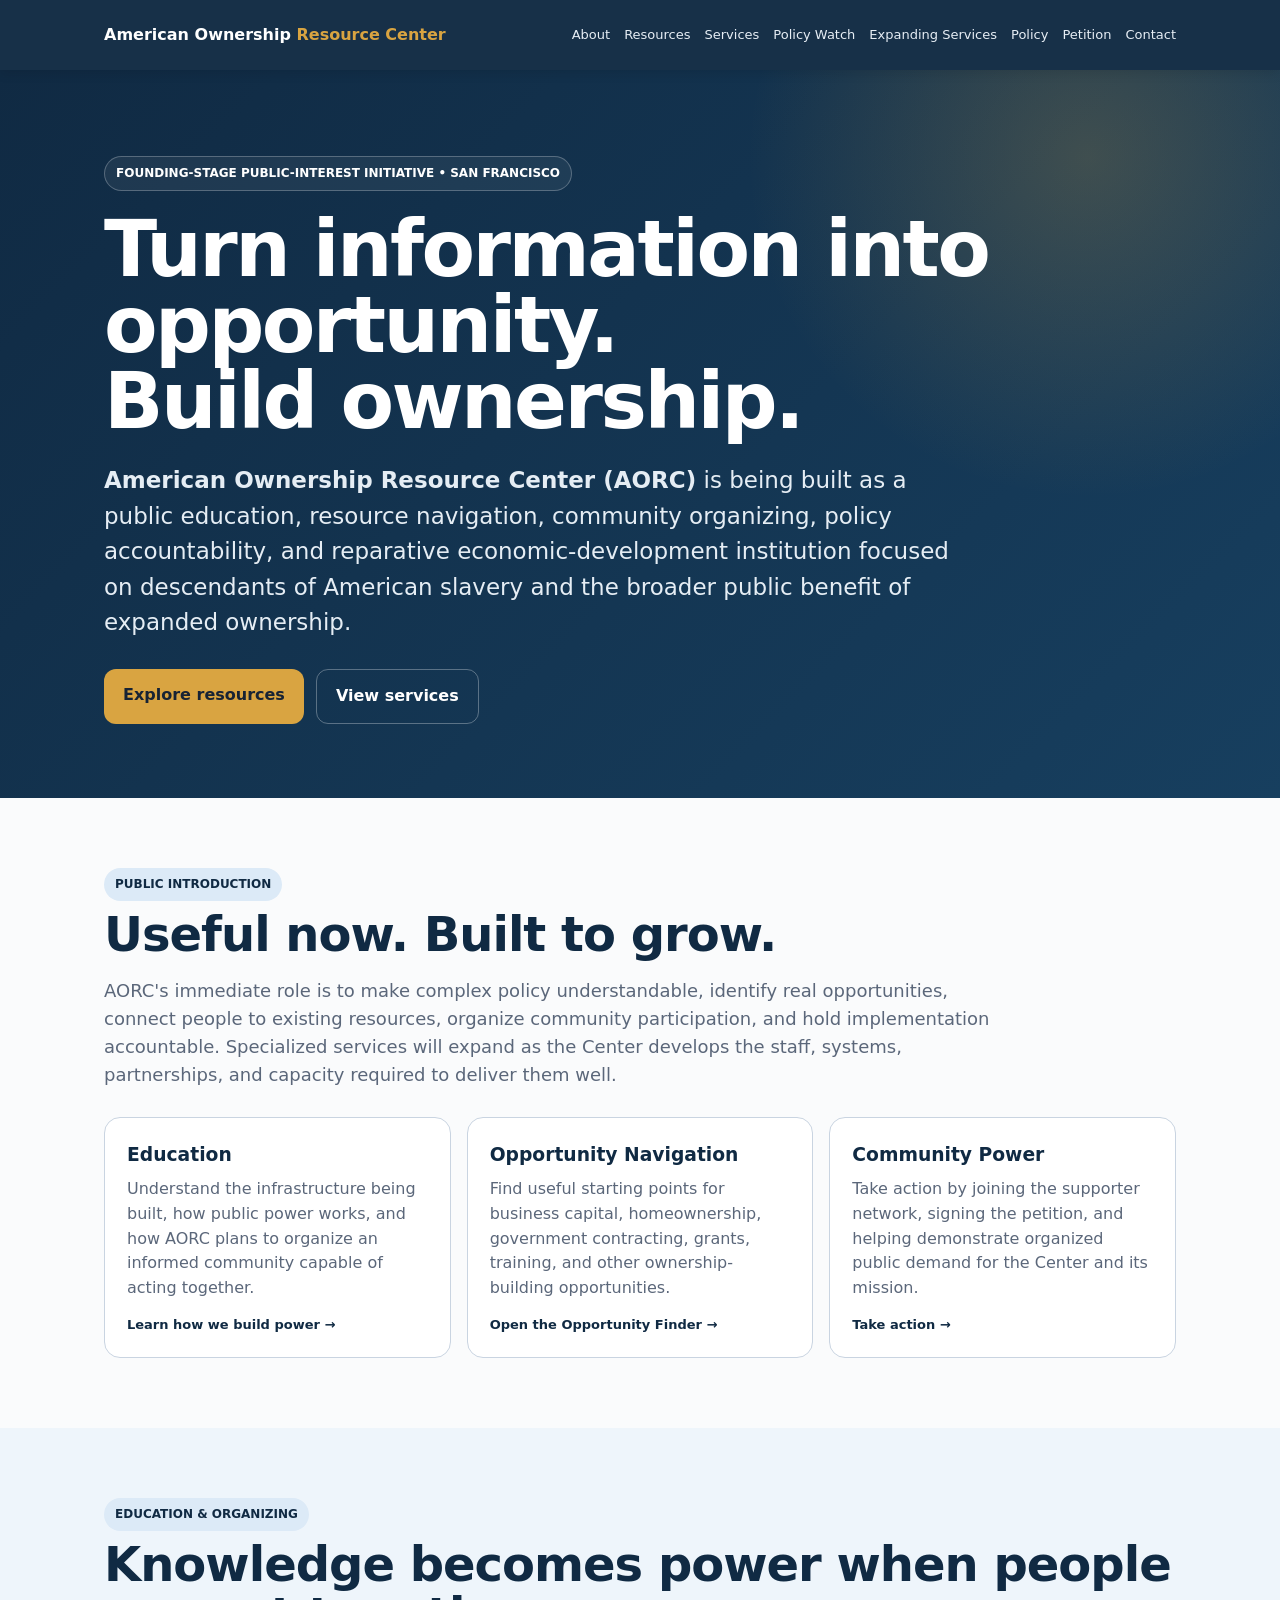
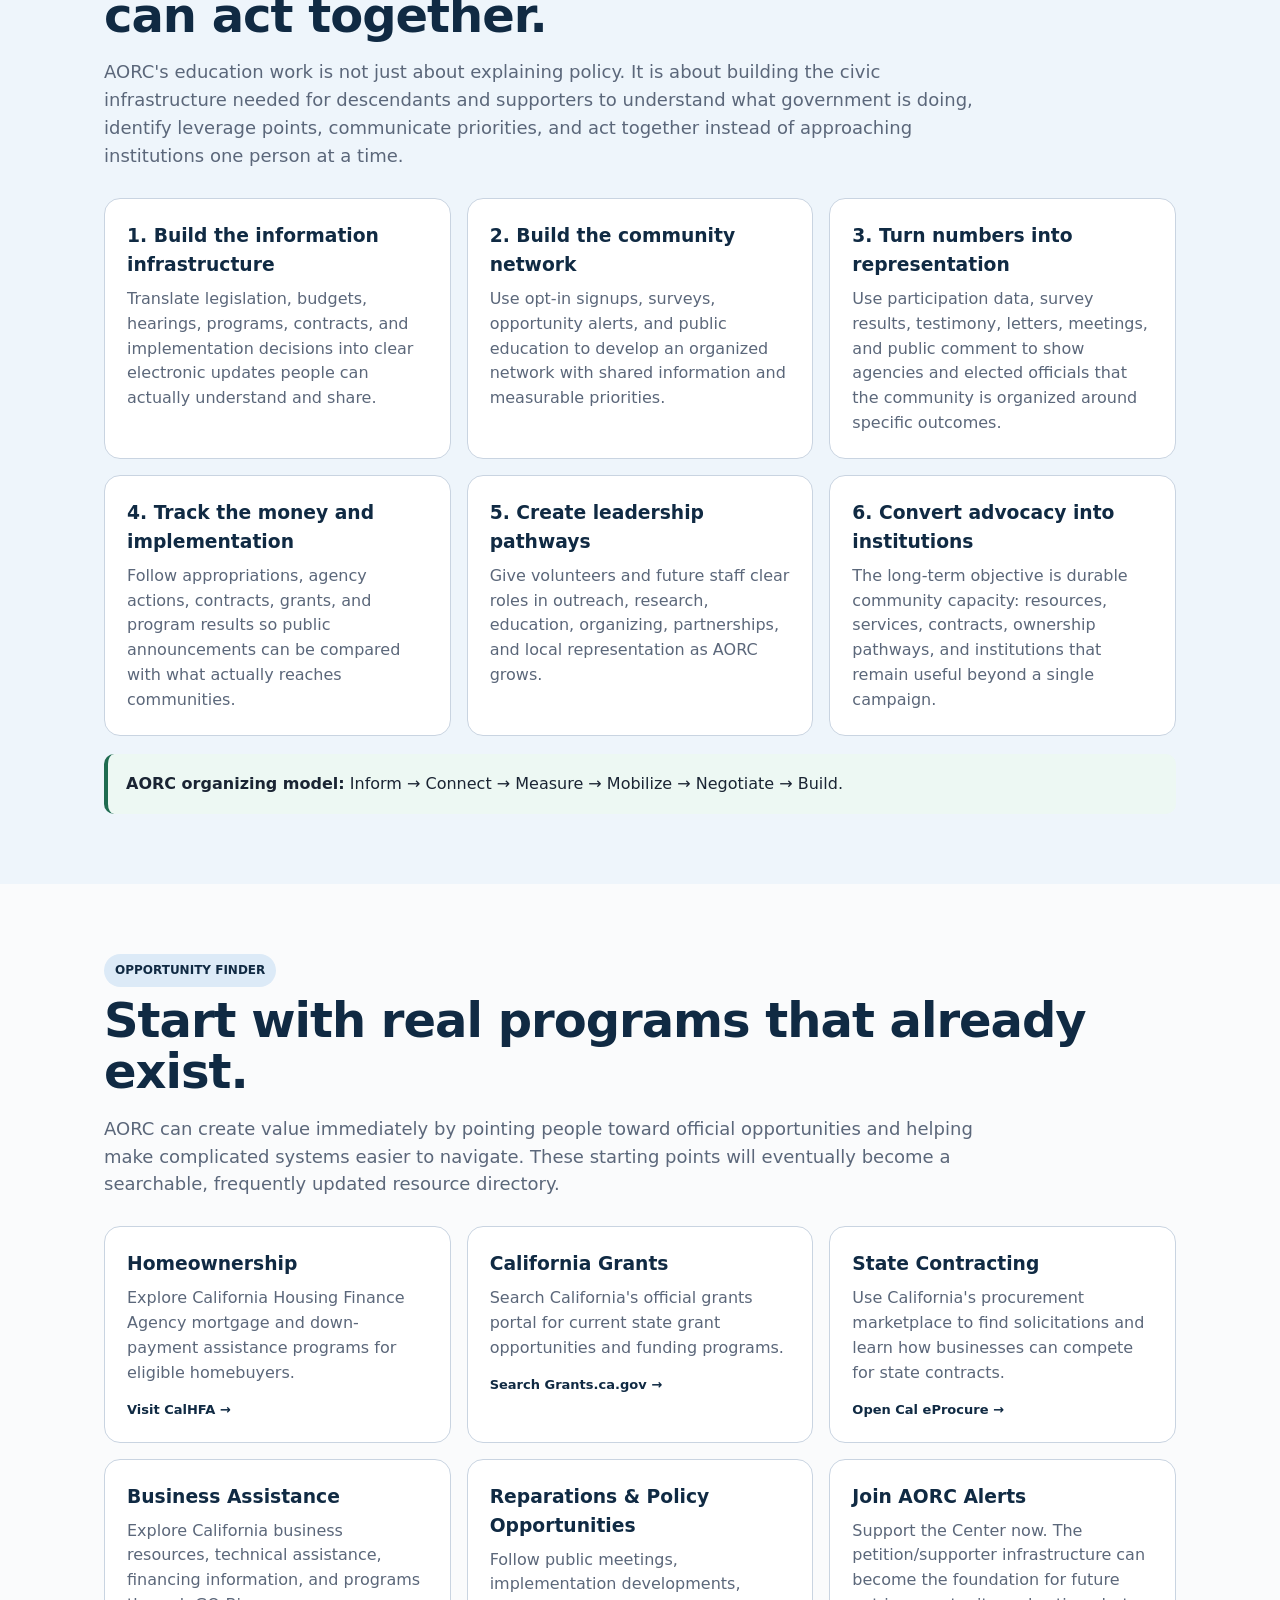
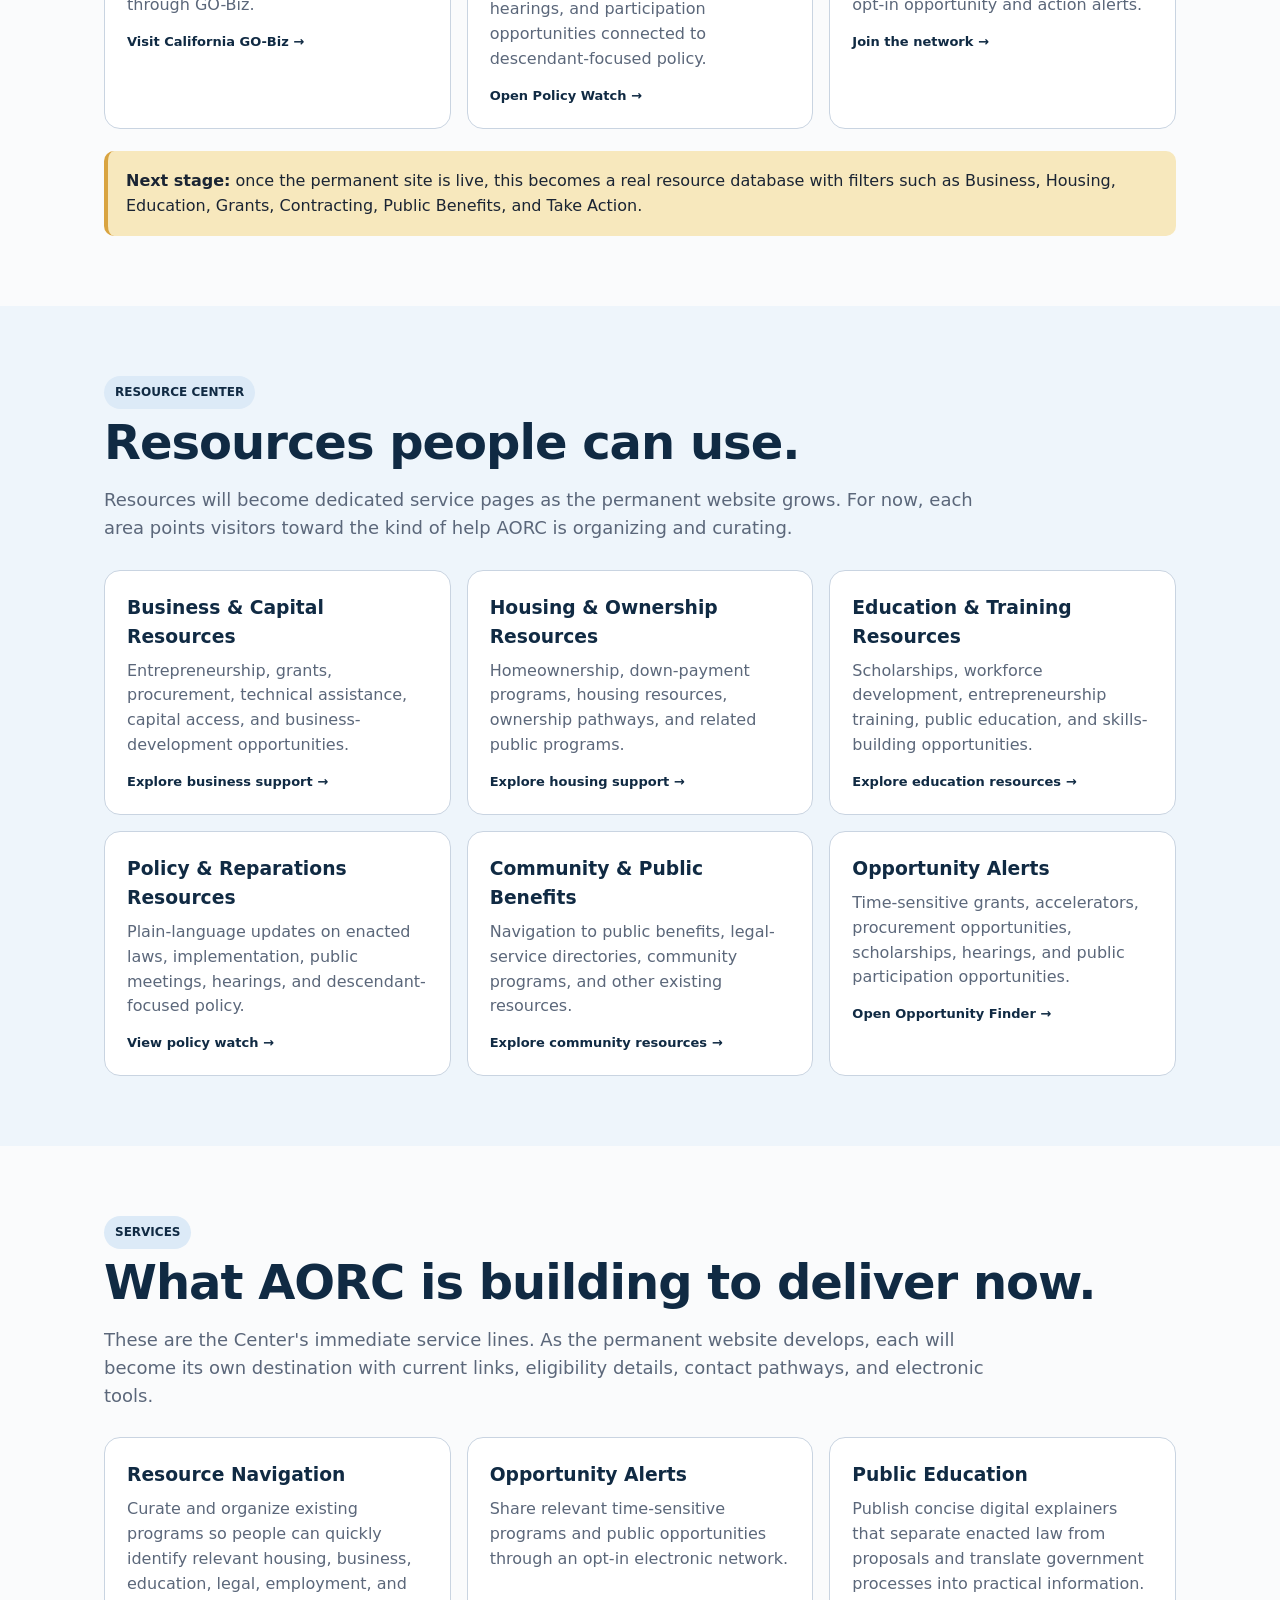
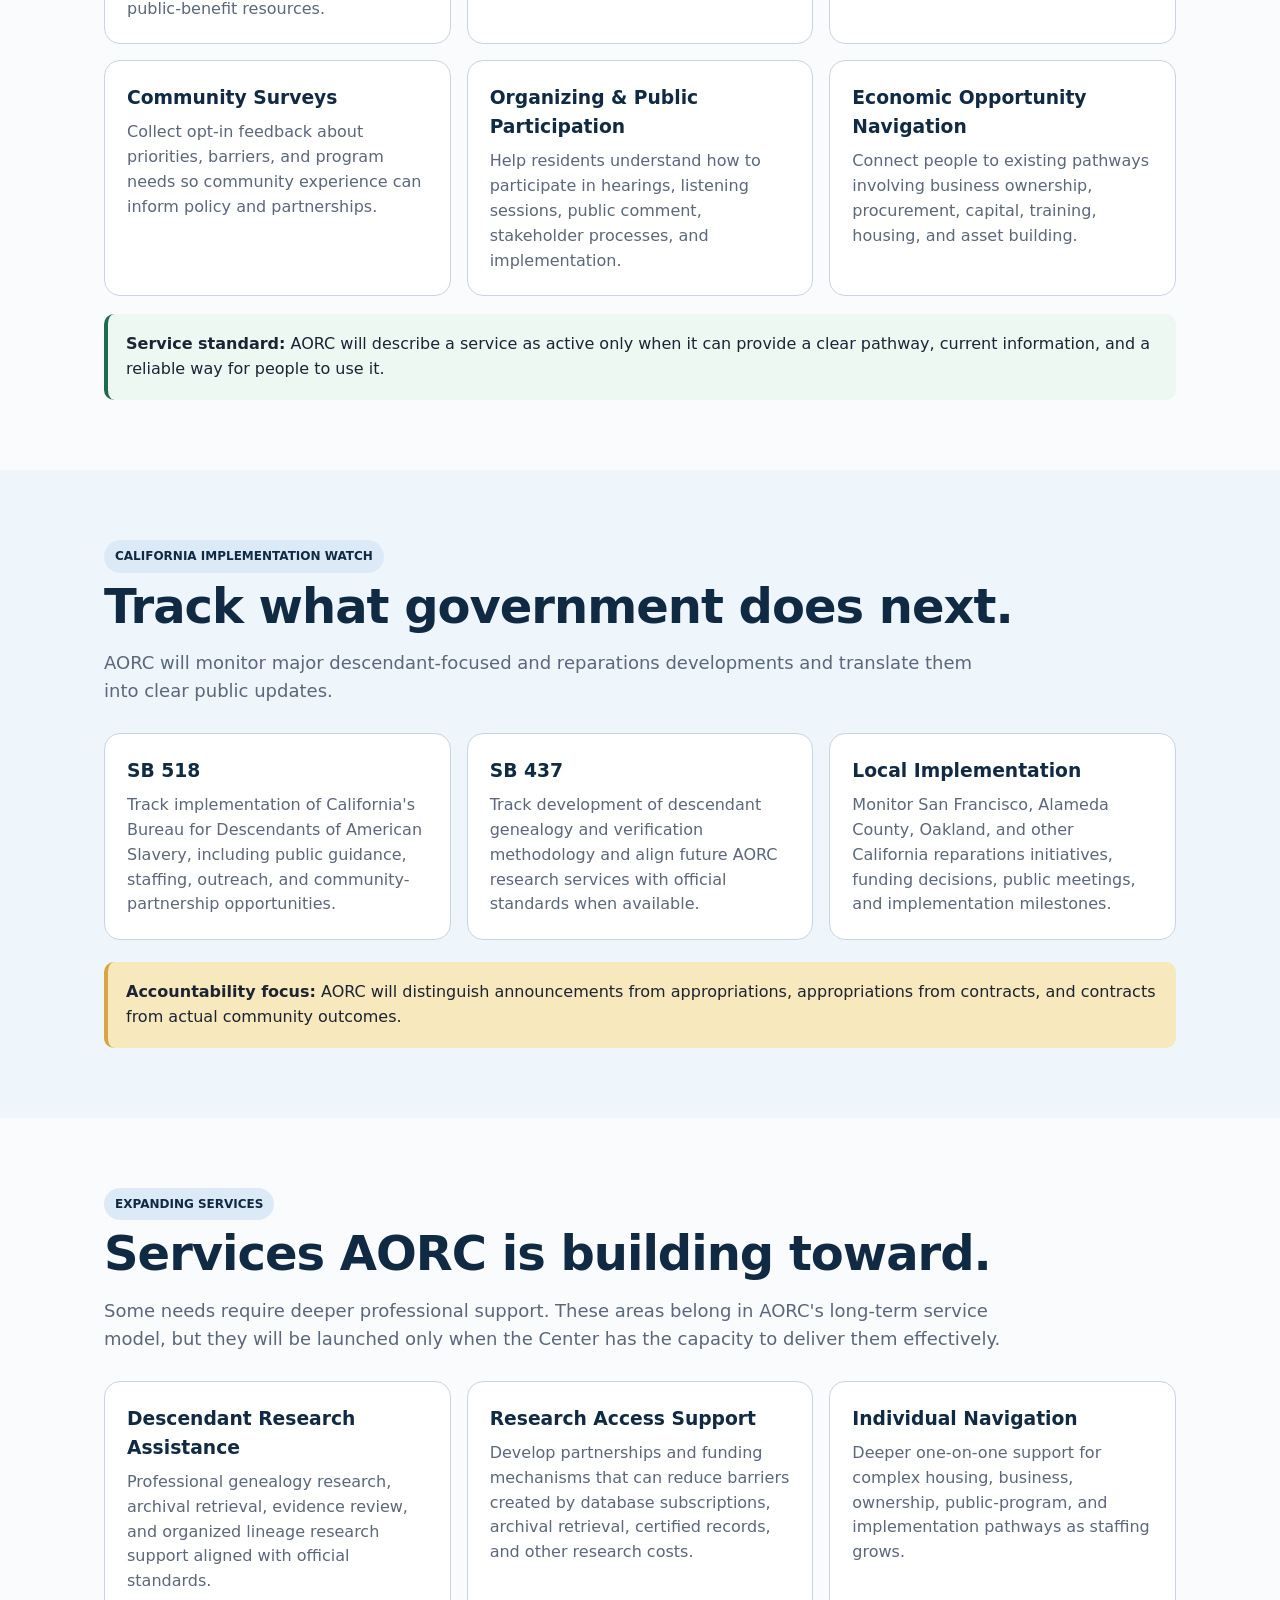
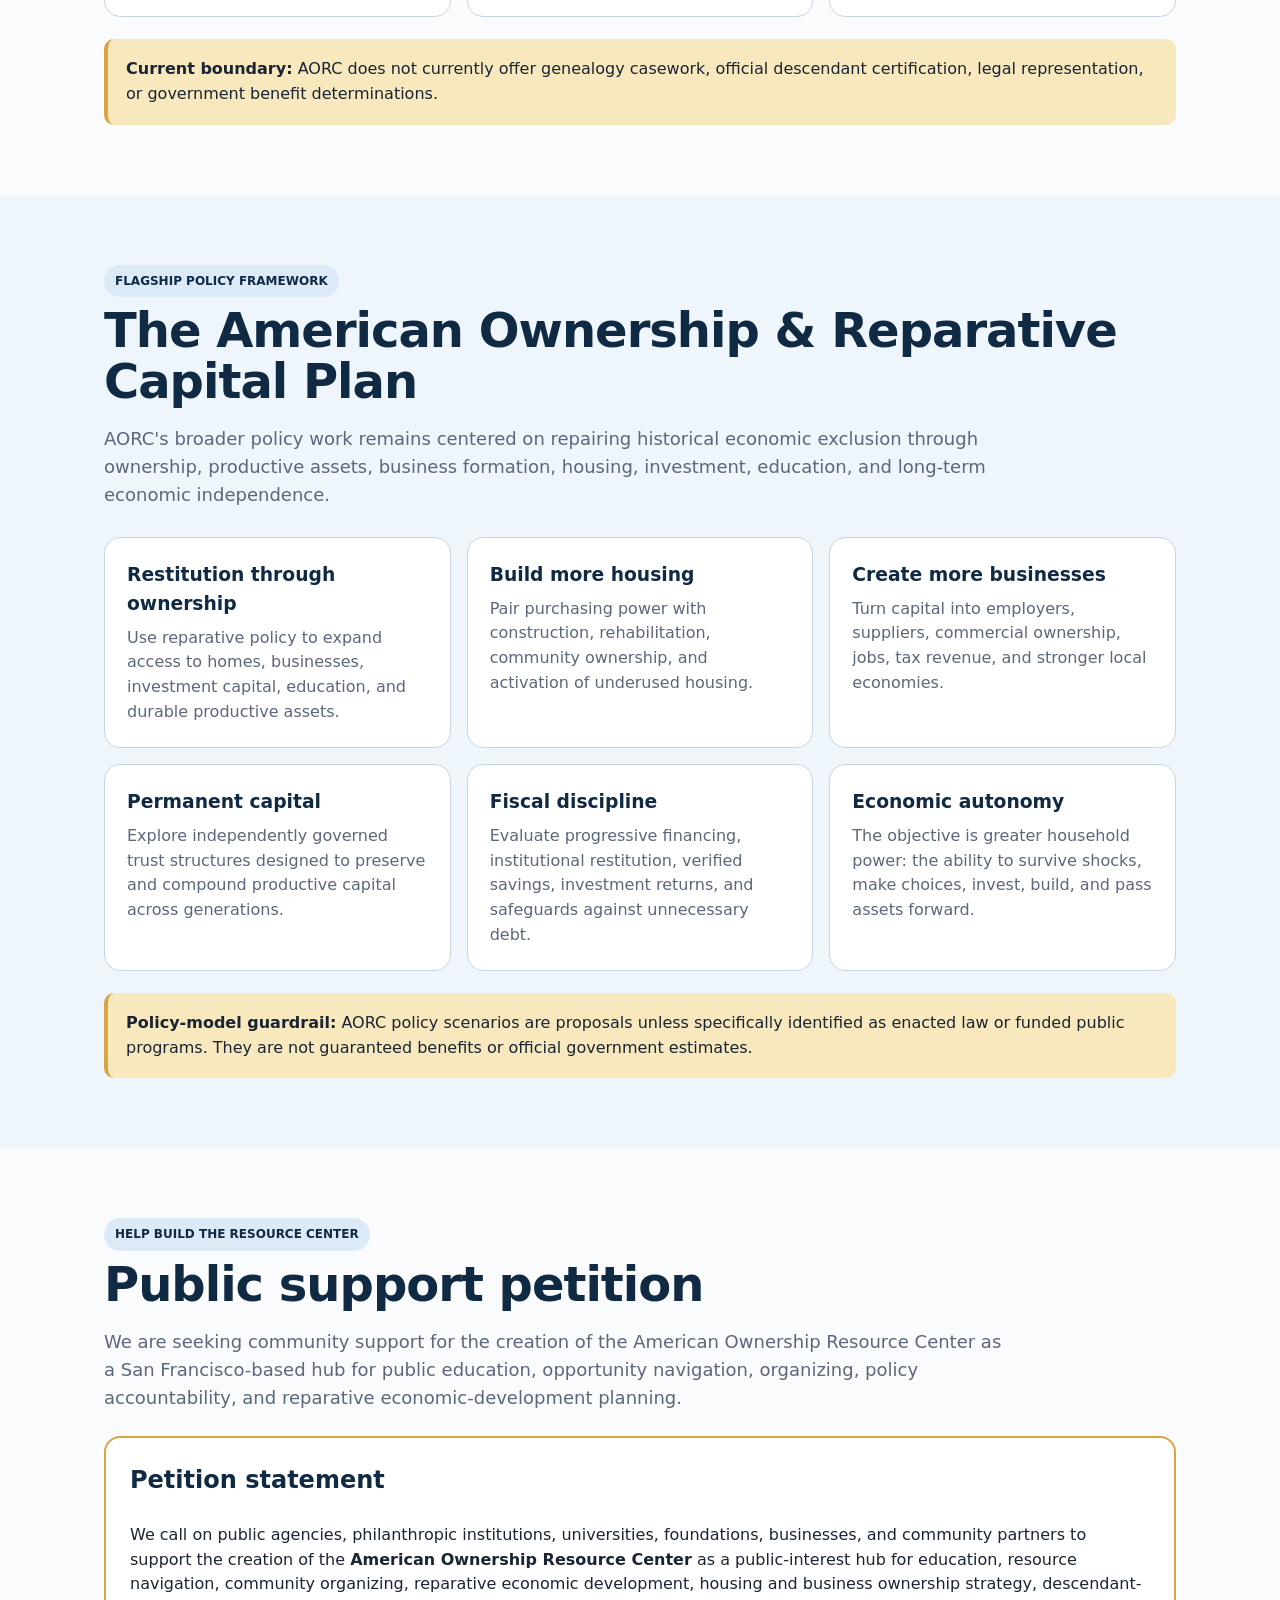
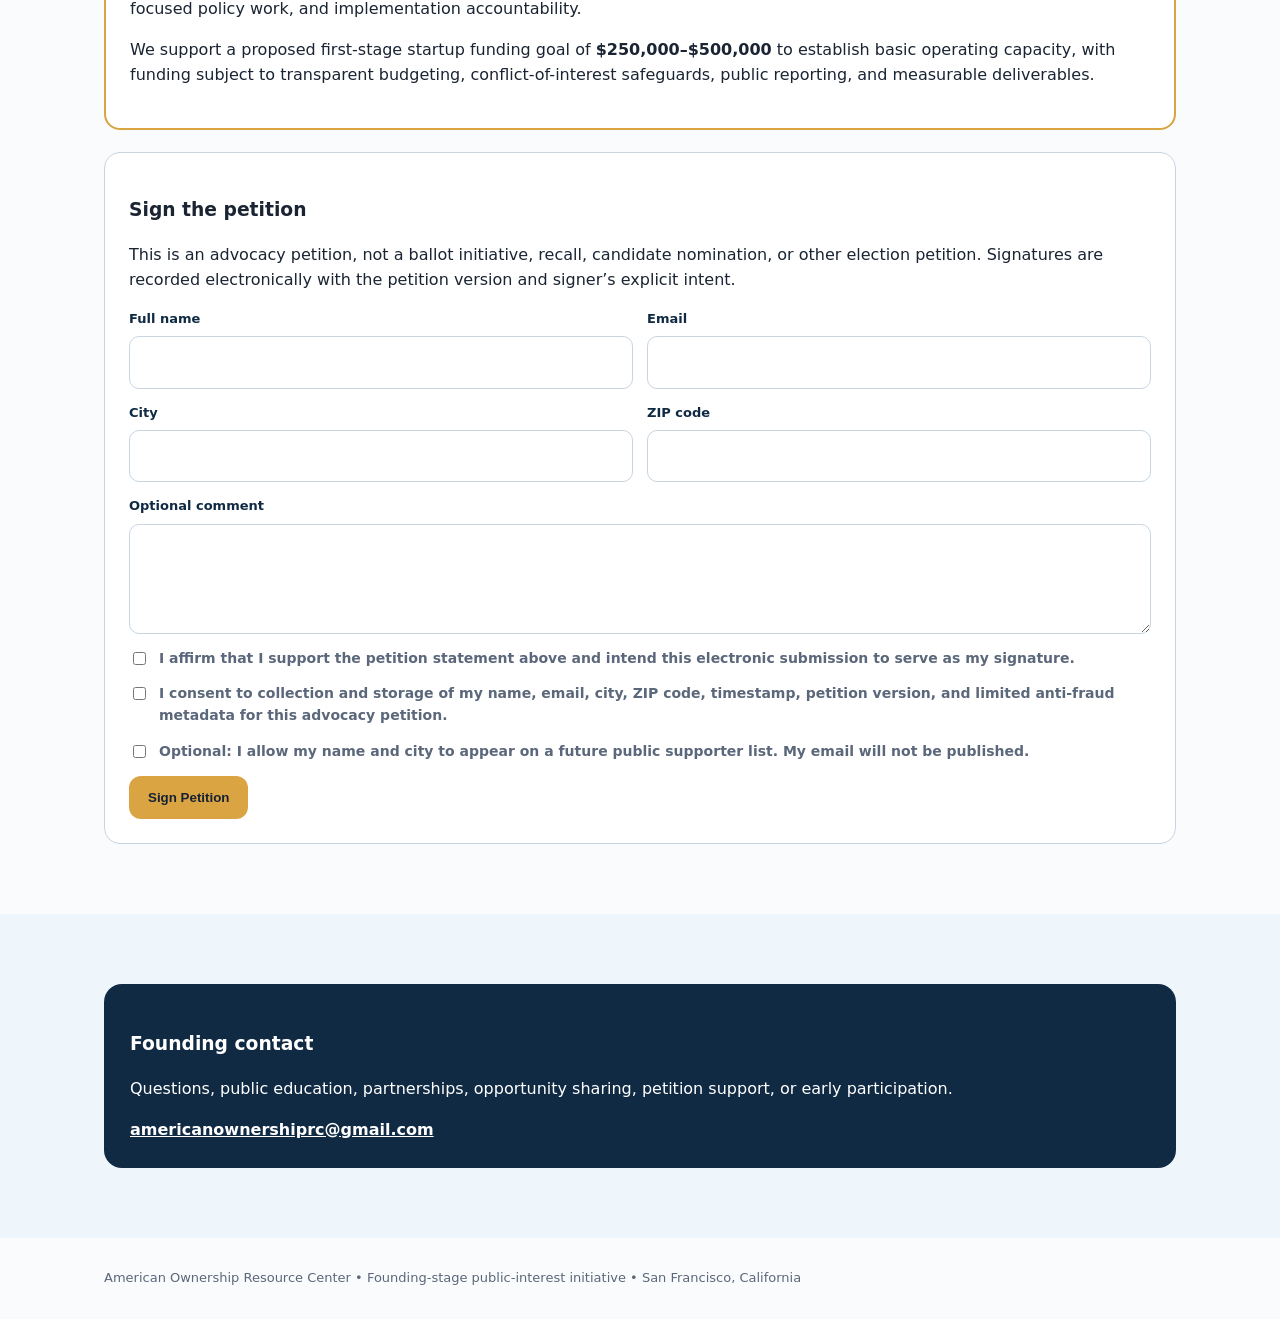
==== commit e914c1e8: "Make first three homepage pillars actionable" ====
--- a/index.html
+++ b/index.html
@@ -34,10 +34,34 @@
 <section id="about"><div class="wrap"><span class="tag">PUBLIC INTRODUCTION</span><h2>Useful now. Built to grow.</h2>
 <p class="lead">AORC's immediate role is to make complex policy understandable, identify real opportunities, connect people to existing resources, organize community participation, and hold implementation accountable. Specialized services will expand as the Center develops the staff, systems, partnerships, and capacity required to deliver them well.</p>
 <div class="cards">
-<div class="card"><h3>Education</h3><p>Explain reparations policy, descendant-focused programs, public resources, and economic opportunities in plain language.</p></div>
-<div class="card"><h3>Opportunity Navigation</h3><p>Surface grants, business programs, housing and homeownership resources, training, procurement opportunities, hearings, and community programs.</p></div>
-<div class="card"><h3>Community Power</h3><p>Build a supporter network, gather priorities, organize participation, prepare testimony, and track whether public commitments become real implementation.</p></div>
+<a class="card cardlink" href="#education-power"><h3>Education</h3><p>Understand the infrastructure being built, how public power works, and how AORC plans to organize an informed community capable of acting together.</p><span class="cta">Learn how we build power →</span></a>
+<a class="card cardlink" href="#opportunity-finder"><h3>Opportunity Navigation</h3><p>Find useful starting points for business capital, homeownership, government contracting, grants, training, and other ownership-building opportunities.</p><span class="cta">Open the Opportunity Finder →</span></a>
+<a class="card cardlink" href="#petition"><h3>Community Power</h3><p>Take action by joining the supporter network, signing the petition, and helping demonstrate organized public demand for the Center and its mission.</p><span class="cta">Take action →</span></a>
 </div></div></section>
+
+<section id="education-power" class="soft"><div class="wrap"><span class="tag">EDUCATION & ORGANIZING</span><h2>Knowledge becomes power when people can act together.</h2>
+<p class="lead">AORC's education work is not just about explaining policy. It is about building the civic infrastructure needed for descendants and supporters to understand what government is doing, identify leverage points, communicate priorities, and act together instead of approaching institutions one person at a time.</p>
+<div class="cards">
+<div class="card"><h3>1. Build the information infrastructure</h3><p>Translate legislation, budgets, hearings, programs, contracts, and implementation decisions into clear electronic updates people can actually understand and share.</p></div>
+<div class="card"><h3>2. Build the community network</h3><p>Use opt-in signups, surveys, opportunity alerts, and public education to develop an organized network with shared information and measurable priorities.</p></div>
+<div class="card"><h3>3. Turn numbers into representation</h3><p>Use participation data, survey results, testimony, letters, meetings, and public comment to show agencies and elected officials that the community is organized around specific outcomes.</p></div>
+<div class="card"><h3>4. Track the money and implementation</h3><p>Follow appropriations, agency actions, contracts, grants, and program results so public announcements can be compared with what actually reaches communities.</p></div>
+<div class="card"><h3>5. Create leadership pathways</h3><p>Give volunteers and future staff clear roles in outreach, research, education, organizing, partnerships, and local representation as AORC grows.</p></div>
+<div class="card"><h3>6. Convert advocacy into institutions</h3><p>The long-term objective is durable community capacity: resources, services, contracts, ownership pathways, and institutions that remain useful beyond a single campaign.</p></div>
+</div><div class="greenbox"><strong>AORC organizing model:</strong> Inform → Connect → Measure → Mobilize → Negotiate → Build.</div>
+</div></section>
+
+<section id="opportunity-finder"><div class="wrap"><span class="tag">OPPORTUNITY FINDER</span><h2>Start with real programs that already exist.</h2>
+<p class="lead">AORC can create value immediately by pointing people toward official opportunities and helping make complicated systems easier to navigate. These starting points will eventually become a searchable, frequently updated resource directory.</p>
+<div class="cards">
+<a class="card cardlink" href="https://www.calhfa.ca.gov/homebuyer/programs/" target="_blank" rel="noopener"><h3>Homeownership</h3><p>Explore California Housing Finance Agency mortgage and down-payment assistance programs for eligible homebuyers.</p><span class="cta">Visit CalHFA →</span></a>
+<a class="card cardlink" href="https://www.grants.ca.gov/" target="_blank" rel="noopener"><h3>California Grants</h3><p>Search California's official grants portal for current state grant opportunities and funding programs.</p><span class="cta">Search Grants.ca.gov →</span></a>
+<a class="card cardlink" href="https://caleprocure.ca.gov/" target="_blank" rel="noopener"><h3>State Contracting</h3><p>Use California's procurement marketplace to find solicitations and learn how businesses can compete for state contracts.</p><span class="cta">Open Cal eProcure →</span></a>
+<a class="card cardlink" href="https://business.ca.gov/" target="_blank" rel="noopener"><h3>Business Assistance</h3><p>Explore California business resources, technical assistance, financing information, and programs through GO-Biz.</p><span class="cta">Visit California GO-Biz →</span></a>
+<a class="card cardlink" href="#watch"><h3>Reparations & Policy Opportunities</h3><p>Follow public meetings, implementation developments, hearings, and participation opportunities connected to descendant-focused policy.</p><span class="cta">Open Policy Watch →</span></a>
+<a class="card cardlink" href="#petition"><h3>Join AORC Alerts</h3><p>Support the Center now. The petition/supporter infrastructure can become the foundation for future opt-in opportunity and action alerts.</p><span class="cta">Join the network →</span></a>
+</div><div class="noticebox"><strong>Next stage:</strong> once the permanent site is live, this becomes a real resource database with filters such as Business, Housing, Education, Grants, Contracting, Public Benefits, and Take Action.</div>
+</div></section>
 
 <section id="resources" class="soft"><div class="wrap"><span class="tag">RESOURCE CENTER</span><h2>Resources people can use.</h2>
 <p class="lead">Resources will become dedicated service pages as the permanent website grows. For now, each area points visitors toward the kind of help AORC is organizing and curating.</p>
@@ -47,7 +71,7 @@
 <a class="card cardlink" href="#services"><h3>Education & Training Resources</h3><p>Scholarships, workforce development, entrepreneurship training, public education, and skills-building opportunities.</p><span class="cta">Explore education resources →</span></a>
 <a class="card cardlink" href="#watch"><h3>Policy & Reparations Resources</h3><p>Plain-language updates on enacted laws, implementation, public meetings, hearings, and descendant-focused policy.</p><span class="cta">View policy watch →</span></a>
 <a class="card cardlink" href="#services"><h3>Community & Public Benefits</h3><p>Navigation to public benefits, legal-service directories, community programs, and other existing resources.</p><span class="cta">Explore community resources →</span></a>
-<a class="card cardlink" href="#services"><h3>Opportunity Alerts</h3><p>Time-sensitive grants, accelerators, procurement opportunities, scholarships, hearings, and public participation opportunities.</p><span class="cta">See how alerts will work →</span></a>
+<a class="card cardlink" href="#opportunity-finder"><h3>Opportunity Alerts</h3><p>Time-sensitive grants, accelerators, procurement opportunities, scholarships, hearings, and public participation opportunities.</p><span class="cta">Open Opportunity Finder →</span></a>
 </div></div></section>
 
 <section id="services"><div class="wrap"><span class="tag">SERVICES</span><h2>What AORC is building to deliver now.</h2>
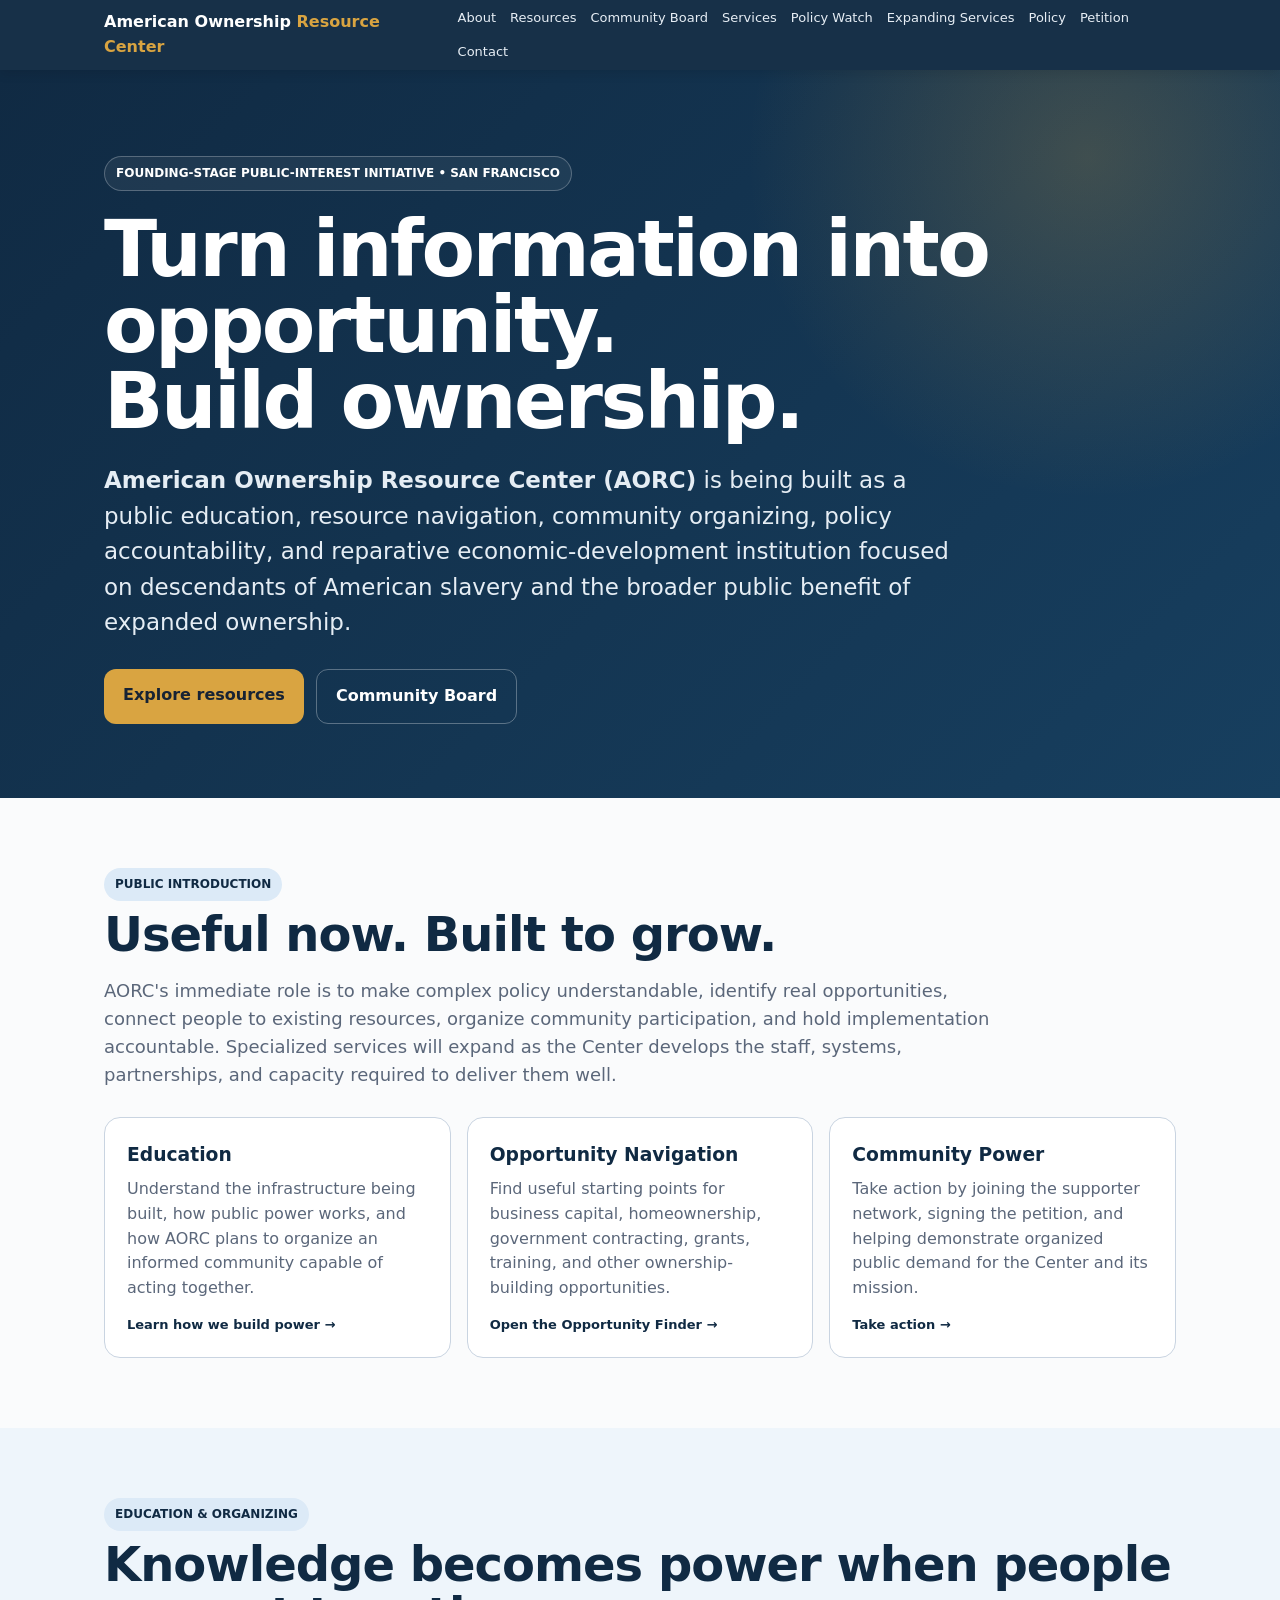
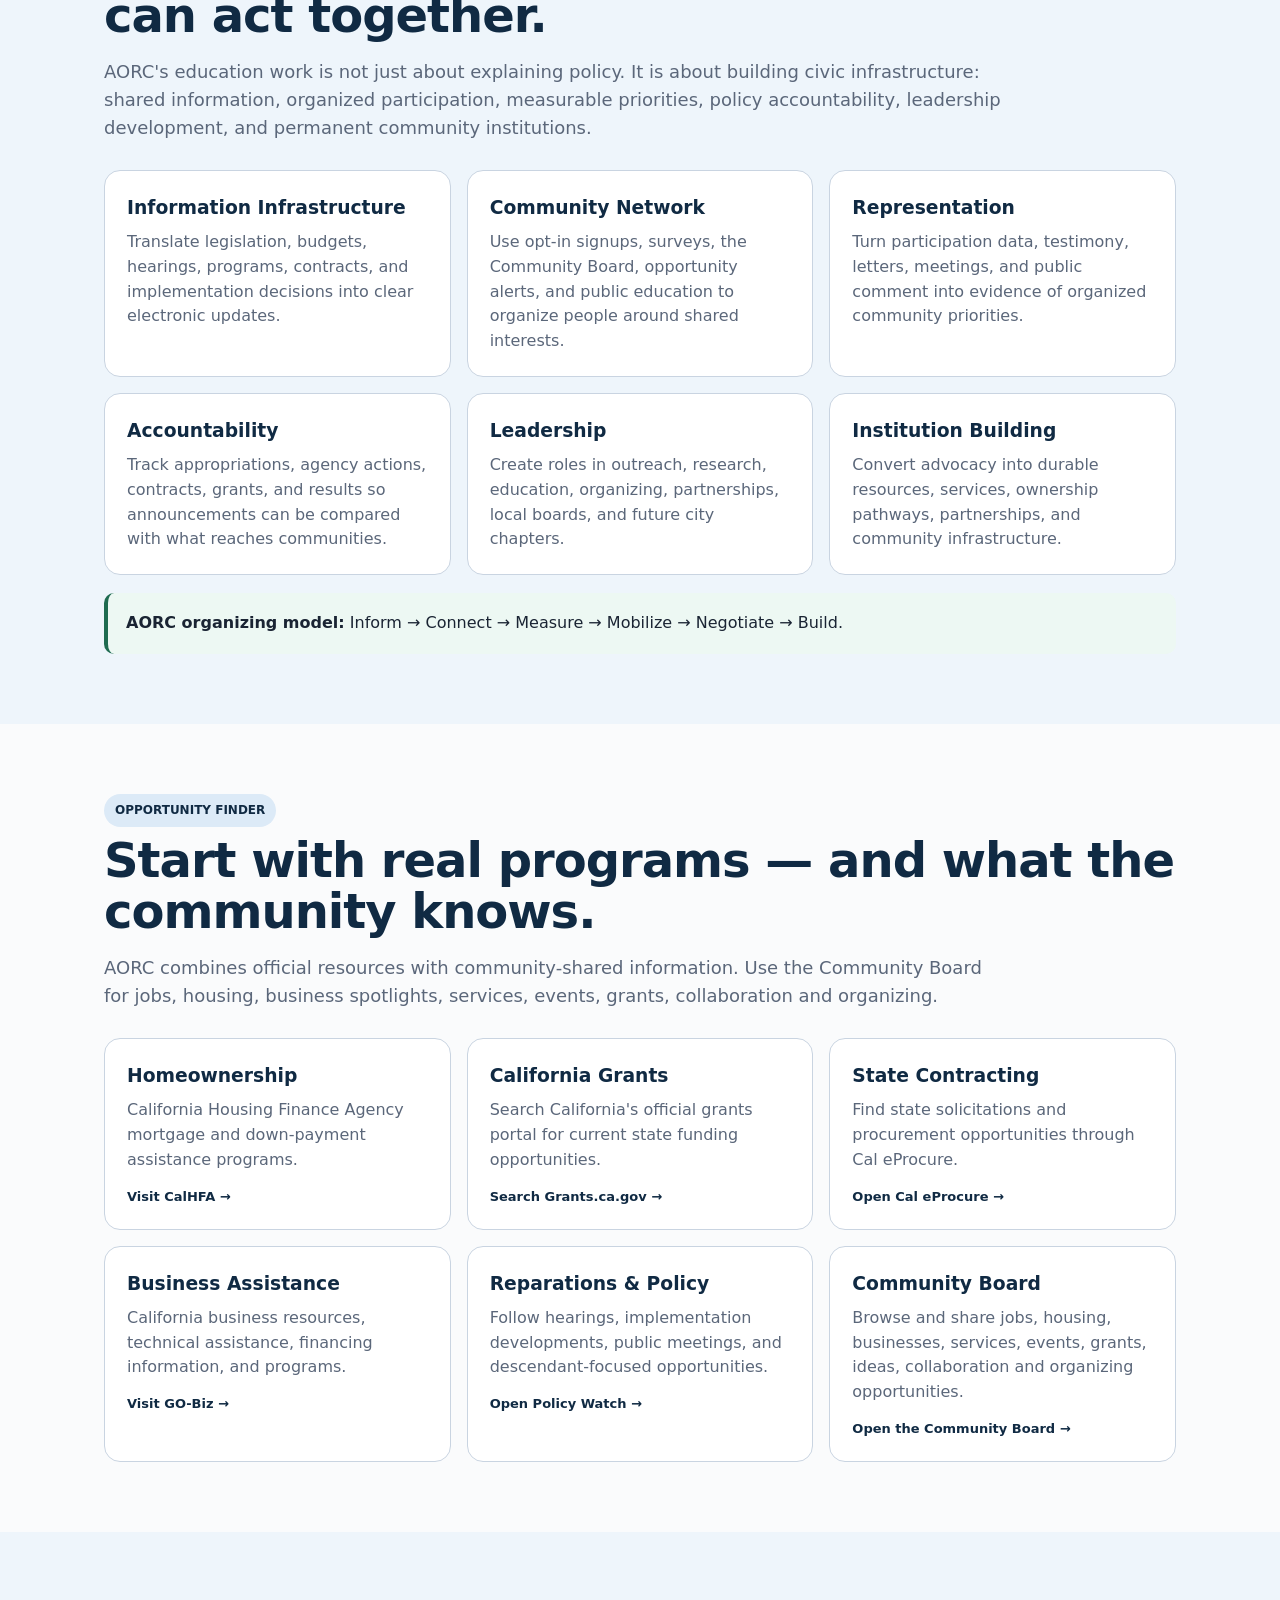
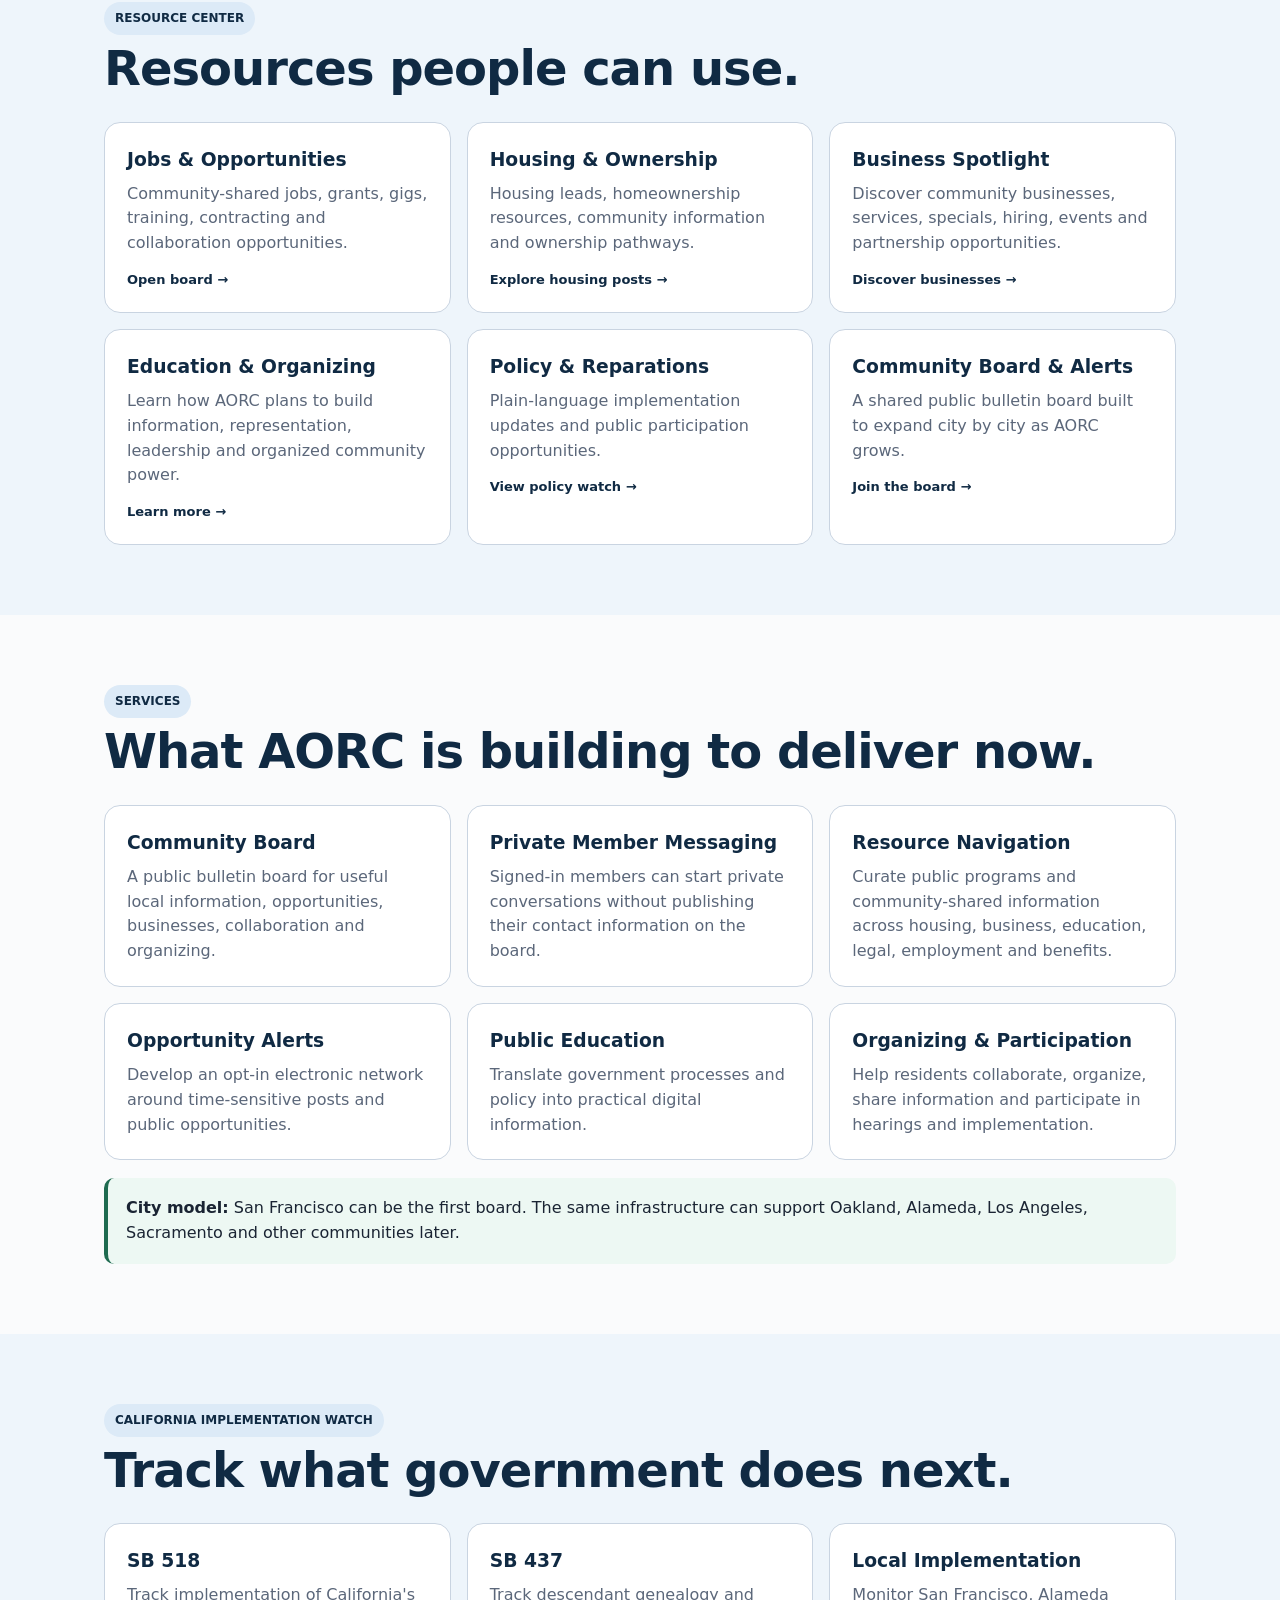
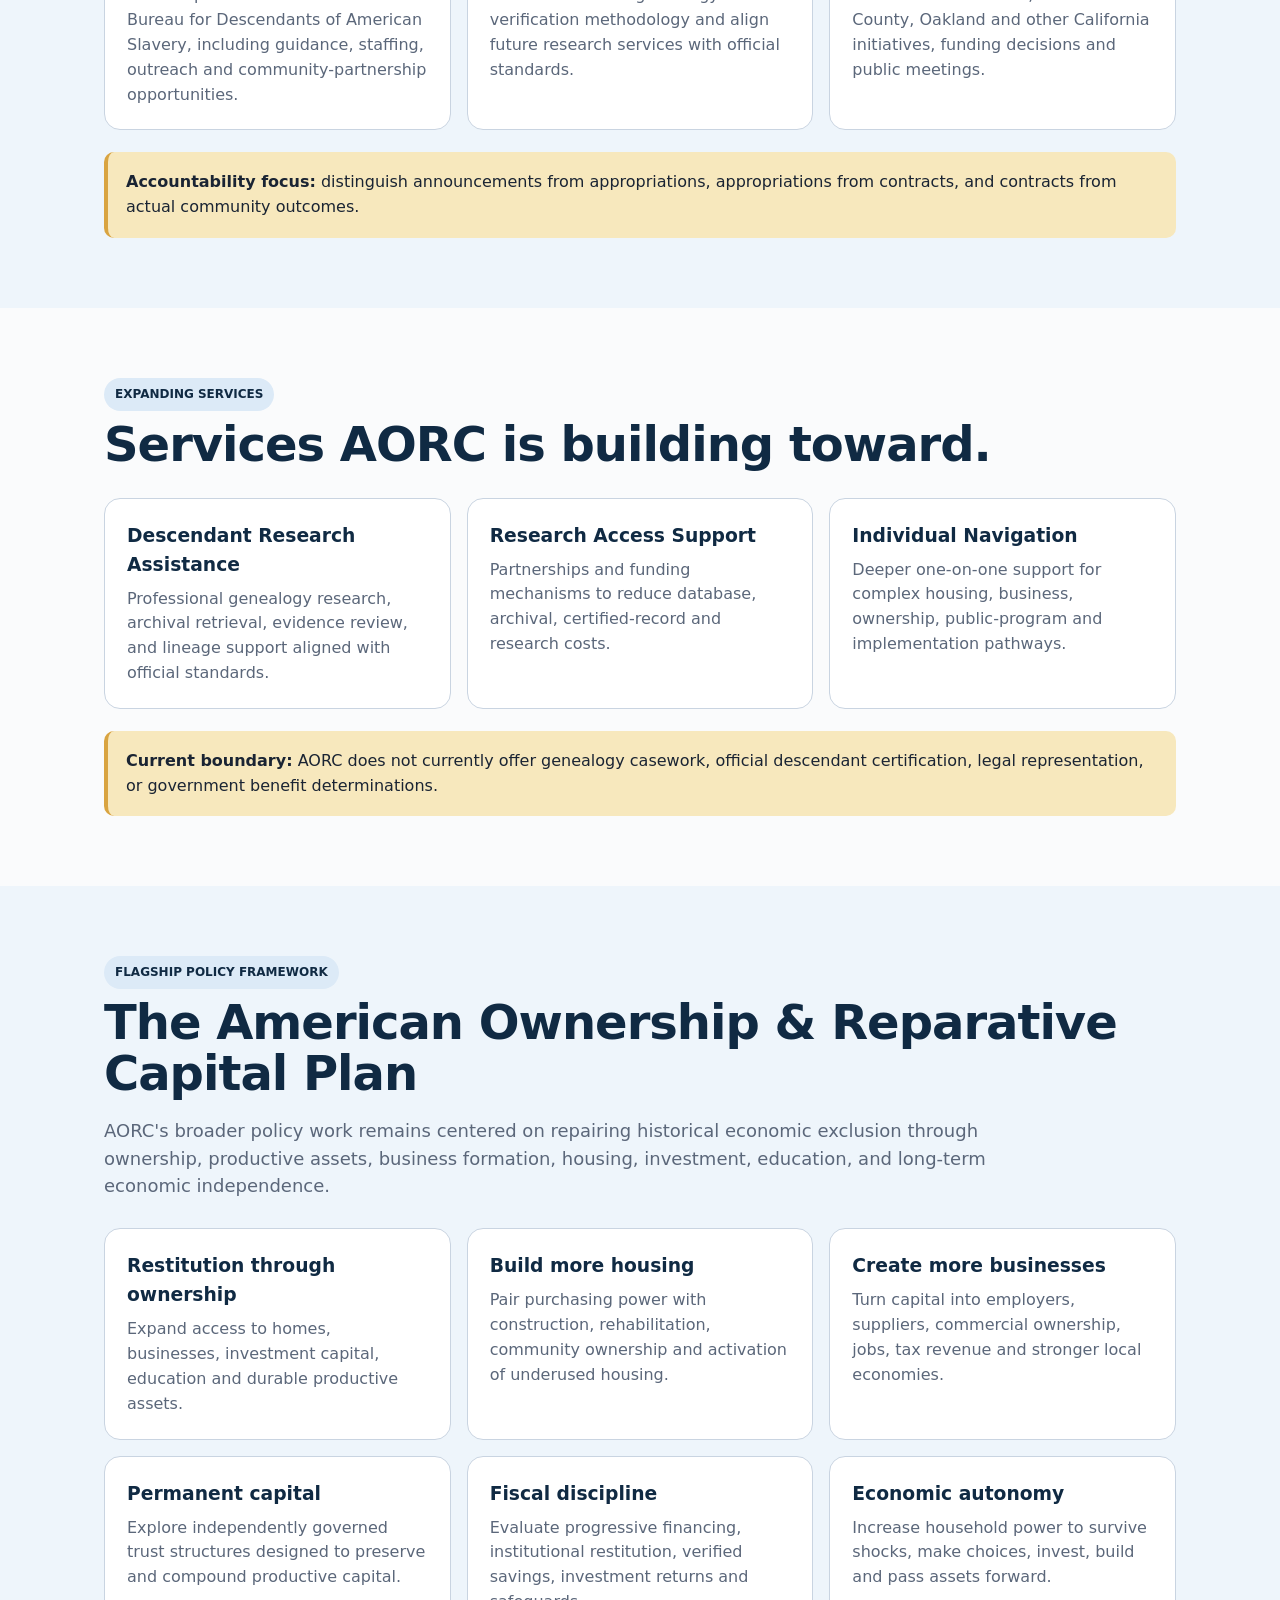
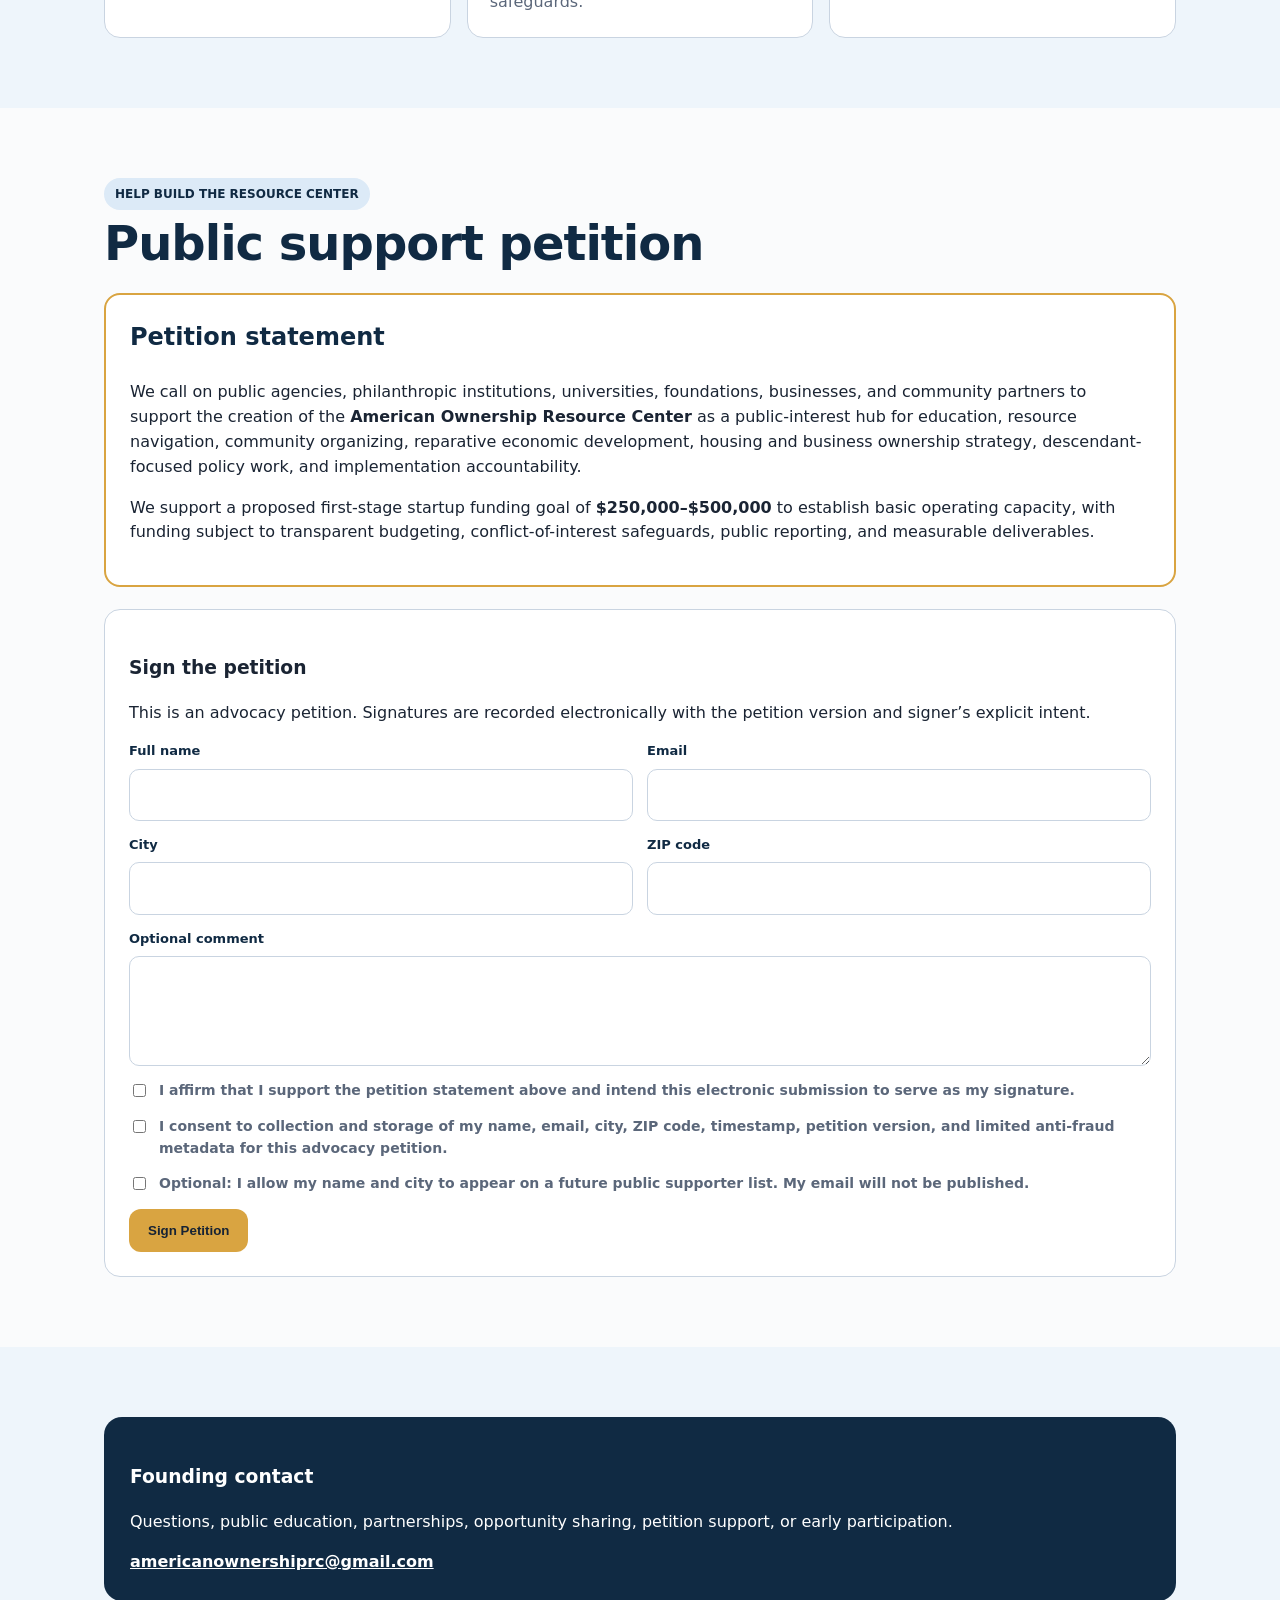
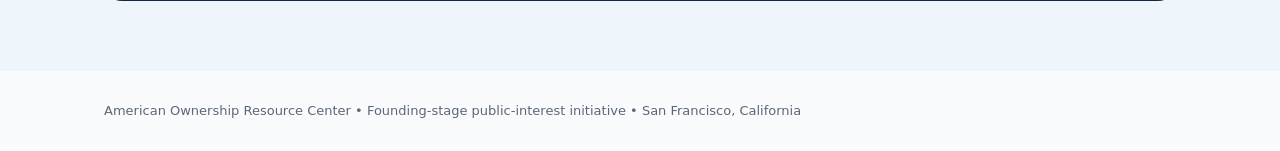
==== commit 8e14bd01: "Connect AORC homepage to community board" ====
--- a/index.html
+++ b/index.html
@@ -1,137 +1 @@
-<!doctype html><html lang="en"><head><meta charset="utf-8"><meta name="viewport" content="width=device-width,initial-scale=1">
-<title>American Ownership Resource Center</title>
-<meta name="description" content="American Ownership Resource Center — public education, resource navigation, community organizing, policy accountability, and reparative economic development.">
-<style>
-:root{--navy:#102A43;--navy2:#173F5F;--gold:#D9A441;--goldlight:#F7E8BD;--blue:#EEF5FB;--ink:#1A2433;--muted:#5B677A;--border:#C9D4E1;--green:#1f6b50}
-*{box-sizing:border-box}html{scroll-behavior:smooth}body{margin:0;font-family:Inter,system-ui,-apple-system,BlinkMacSystemFont,"Segoe UI",sans-serif;color:var(--ink);background:#FAFBFC;line-height:1.55}
-.wrap{max-width:1120px;margin:auto;padding:0 24px}header{position:sticky;top:0;z-index:20;background:rgba(16,42,67,.97);box-shadow:0 2px 12px rgba(0,0,0,.12)}
-nav{min-height:70px;display:flex;align-items:center;justify-content:space-between;gap:20px}.brand{font-weight:850;color:white}.brand span{color:var(--gold)}
-.nav{display:flex;gap:14px;flex-wrap:wrap;align-items:center}.nav a{color:#e7eef5;text-decoration:none;font-size:13px}
-.hero{padding:86px 0 74px;color:white;background:radial-gradient(circle at 85% 12%,rgba(217,164,65,.22),transparent 27%),linear-gradient(135deg,var(--navy),var(--navy2))}
-.eyebrow,.tag{display:inline-block;padding:7px 11px;border-radius:999px;font-size:12px;font-weight:800}.eyebrow{border:1px solid rgba(255,255,255,.25);background:rgba(255,255,255,.06)}.tag{background:#DCEAF7;color:var(--navy)}
-h1{font-size:clamp(44px,7vw,78px);line-height:.98;letter-spacing:-2.5px;margin:20px 0 22px;max-width:980px}h2{font-size:clamp(30px,4vw,48px);line-height:1.06;letter-spacing:-1px;color:var(--navy);margin:8px 0 16px}
-.hero p{font-size:clamp(18px,2.2vw,23px);max-width:850px;color:#e5edf4}.lead{max-width:900px;color:var(--muted);font-size:18px}
-.btn{display:inline-flex;text-decoration:none;border:0;border-radius:12px;padding:14px 19px;font-weight:850;cursor:pointer}.gold{background:var(--gold);color:#172334}.ghost{border:1px solid rgba(255,255,255,.3);color:white}
-.actions{display:flex;gap:12px;flex-wrap:wrap;margin-top:28px}section{padding:70px 0}.soft{background:var(--blue)}.cards{display:grid;grid-template-columns:repeat(3,1fr);gap:16px;margin-top:28px}
-.card,details,.petition,.signature{background:white;border:1px solid var(--border);border-radius:16px}.card{padding:22px}.card h3{color:var(--navy);margin:0 0 8px}.card p{color:var(--muted);margin:0}
-.cardlink{display:block;text-decoration:none;color:inherit;transition:.15s ease}.cardlink:hover{transform:translateY(-2px);box-shadow:0 8px 22px rgba(16,42,67,.10);border-color:#9fb4c8}.cardlink .cta{display:block;margin-top:14px;font-weight:850;color:var(--navy);font-size:13px}
-.noticebox{padding:18px;border-left:4px solid var(--gold);background:var(--goldlight);border-radius:10px;margin-top:22px}.greenbox{padding:18px;border-left:4px solid var(--green);background:#edf8f3;border-radius:10px;margin-top:18px}
-.petition{padding:24px;border:2px solid var(--gold);margin-top:24px}.petition h3{color:var(--navy);font-size:24px;margin-top:0}.signature{padding:24px;margin-top:22px}
-.grid{display:grid;grid-template-columns:1fr 1fr;gap:14px}.field{display:flex;flex-direction:column;gap:7px}.full{grid-column:1/-1}label{font-size:13px;font-weight:800;color:var(--navy)}
-input,textarea{width:100%;border:1px solid var(--border);border-radius:10px;padding:13px 14px;font:inherit}textarea{min-height:110px;resize:vertical}.check{display:flex;gap:10px;align-items:flex-start;margin:14px 0;color:var(--muted);font-size:14px}.check input{width:auto;margin-top:4px}
-.notice{display:none;margin-top:14px;padding:14px;border-radius:10px;background:#fff9e9;border:1px solid #efda9e}.contact{background:var(--navy);color:white;border-radius:18px;padding:26px}.contact a{color:white;font-weight:850}.honeypot{position:absolute!important;left:-9999px!important;opacity:0!important}
-footer{padding:30px 0;color:var(--muted);font-size:13px}@media(max-width:900px){.nav{display:none}.cards,.grid{grid-template-columns:1fr}.full{grid-column:auto}.hero{padding:62px 0 56px}}
-</style></head><body>
-<header><div class="wrap"><nav><div class="brand">American Ownership <span>Resource Center</span></div><div class="nav">
-<a href="#about">About</a><a href="#resources">Resources</a><a href="#services">Services</a><a href="#watch">Policy Watch</a><a href="#expanding">Expanding Services</a><a href="#plan">Policy</a><a href="#petition">Petition</a><a href="#contact">Contact</a>
-</div></nav></div></header>
-<main>
-<section class="hero"><div class="wrap"><span class="eyebrow">FOUNDING-STAGE PUBLIC-INTEREST INITIATIVE • SAN FRANCISCO</span>
-<h1>Turn information into opportunity.<br>Build ownership.</h1>
-<p><strong>American Ownership Resource Center (AORC)</strong> is being built as a public education, resource navigation, community organizing, policy accountability, and reparative economic-development institution focused on descendants of American slavery and the broader public benefit of expanded ownership.</p>
-<div class="actions"><a class="btn gold" href="#resources">Explore resources</a><a class="btn ghost" href="#services">View services</a></div></div></section>
-
-<section id="about"><div class="wrap"><span class="tag">PUBLIC INTRODUCTION</span><h2>Useful now. Built to grow.</h2>
-<p class="lead">AORC's immediate role is to make complex policy understandable, identify real opportunities, connect people to existing resources, organize community participation, and hold implementation accountable. Specialized services will expand as the Center develops the staff, systems, partnerships, and capacity required to deliver them well.</p>
-<div class="cards">
-<a class="card cardlink" href="#education-power"><h3>Education</h3><p>Understand the infrastructure being built, how public power works, and how AORC plans to organize an informed community capable of acting together.</p><span class="cta">Learn how we build power →</span></a>
-<a class="card cardlink" href="#opportunity-finder"><h3>Opportunity Navigation</h3><p>Find useful starting points for business capital, homeownership, government contracting, grants, training, and other ownership-building opportunities.</p><span class="cta">Open the Opportunity Finder →</span></a>
-<a class="card cardlink" href="#petition"><h3>Community Power</h3><p>Take action by joining the supporter network, signing the petition, and helping demonstrate organized public demand for the Center and its mission.</p><span class="cta">Take action →</span></a>
-</div></div></section>
-
-<section id="education-power" class="soft"><div class="wrap"><span class="tag">EDUCATION & ORGANIZING</span><h2>Knowledge becomes power when people can act together.</h2>
-<p class="lead">AORC's education work is not just about explaining policy. It is about building the civic infrastructure needed for descendants and supporters to understand what government is doing, identify leverage points, communicate priorities, and act together instead of approaching institutions one person at a time.</p>
-<div class="cards">
-<div class="card"><h3>1. Build the information infrastructure</h3><p>Translate legislation, budgets, hearings, programs, contracts, and implementation decisions into clear electronic updates people can actually understand and share.</p></div>
-<div class="card"><h3>2. Build the community network</h3><p>Use opt-in signups, surveys, opportunity alerts, and public education to develop an organized network with shared information and measurable priorities.</p></div>
-<div class="card"><h3>3. Turn numbers into representation</h3><p>Use participation data, survey results, testimony, letters, meetings, and public comment to show agencies and elected officials that the community is organized around specific outcomes.</p></div>
-<div class="card"><h3>4. Track the money and implementation</h3><p>Follow appropriations, agency actions, contracts, grants, and program results so public announcements can be compared with what actually reaches communities.</p></div>
-<div class="card"><h3>5. Create leadership pathways</h3><p>Give volunteers and future staff clear roles in outreach, research, education, organizing, partnerships, and local representation as AORC grows.</p></div>
-<div class="card"><h3>6. Convert advocacy into institutions</h3><p>The long-term objective is durable community capacity: resources, services, contracts, ownership pathways, and institutions that remain useful beyond a single campaign.</p></div>
-</div><div class="greenbox"><strong>AORC organizing model:</strong> Inform → Connect → Measure → Mobilize → Negotiate → Build.</div>
-</div></section>
-
-<section id="opportunity-finder"><div class="wrap"><span class="tag">OPPORTUNITY FINDER</span><h2>Start with real programs that already exist.</h2>
-<p class="lead">AORC can create value immediately by pointing people toward official opportunities and helping make complicated systems easier to navigate. These starting points will eventually become a searchable, frequently updated resource directory.</p>
-<div class="cards">
-<a class="card cardlink" href="https://www.calhfa.ca.gov/homebuyer/programs/" target="_blank" rel="noopener"><h3>Homeownership</h3><p>Explore California Housing Finance Agency mortgage and down-payment assistance programs for eligible homebuyers.</p><span class="cta">Visit CalHFA →</span></a>
-<a class="card cardlink" href="https://www.grants.ca.gov/" target="_blank" rel="noopener"><h3>California Grants</h3><p>Search California's official grants portal for current state grant opportunities and funding programs.</p><span class="cta">Search Grants.ca.gov →</span></a>
-<a class="card cardlink" href="https://caleprocure.ca.gov/" target="_blank" rel="noopener"><h3>State Contracting</h3><p>Use California's procurement marketplace to find solicitations and learn how businesses can compete for state contracts.</p><span class="cta">Open Cal eProcure →</span></a>
-<a class="card cardlink" href="https://business.ca.gov/" target="_blank" rel="noopener"><h3>Business Assistance</h3><p>Explore California business resources, technical assistance, financing information, and programs through GO-Biz.</p><span class="cta">Visit California GO-Biz →</span></a>
-<a class="card cardlink" href="#watch"><h3>Reparations & Policy Opportunities</h3><p>Follow public meetings, implementation developments, hearings, and participation opportunities connected to descendant-focused policy.</p><span class="cta">Open Policy Watch →</span></a>
-<a class="card cardlink" href="#petition"><h3>Join AORC Alerts</h3><p>Support the Center now. The petition/supporter infrastructure can become the foundation for future opt-in opportunity and action alerts.</p><span class="cta">Join the network →</span></a>
-</div><div class="noticebox"><strong>Next stage:</strong> once the permanent site is live, this becomes a real resource database with filters such as Business, Housing, Education, Grants, Contracting, Public Benefits, and Take Action.</div>
-</div></section>
-
-<section id="resources" class="soft"><div class="wrap"><span class="tag">RESOURCE CENTER</span><h2>Resources people can use.</h2>
-<p class="lead">Resources will become dedicated service pages as the permanent website grows. For now, each area points visitors toward the kind of help AORC is organizing and curating.</p>
-<div class="cards">
-<a class="card cardlink" href="#services"><h3>Business & Capital Resources</h3><p>Entrepreneurship, grants, procurement, technical assistance, capital access, and business-development opportunities.</p><span class="cta">Explore business support →</span></a>
-<a class="card cardlink" href="#services"><h3>Housing & Ownership Resources</h3><p>Homeownership, down-payment programs, housing resources, ownership pathways, and related public programs.</p><span class="cta">Explore housing support →</span></a>
-<a class="card cardlink" href="#services"><h3>Education & Training Resources</h3><p>Scholarships, workforce development, entrepreneurship training, public education, and skills-building opportunities.</p><span class="cta">Explore education resources →</span></a>
-<a class="card cardlink" href="#watch"><h3>Policy & Reparations Resources</h3><p>Plain-language updates on enacted laws, implementation, public meetings, hearings, and descendant-focused policy.</p><span class="cta">View policy watch →</span></a>
-<a class="card cardlink" href="#services"><h3>Community & Public Benefits</h3><p>Navigation to public benefits, legal-service directories, community programs, and other existing resources.</p><span class="cta">Explore community resources →</span></a>
-<a class="card cardlink" href="#opportunity-finder"><h3>Opportunity Alerts</h3><p>Time-sensitive grants, accelerators, procurement opportunities, scholarships, hearings, and public participation opportunities.</p><span class="cta">Open Opportunity Finder →</span></a>
-</div></div></section>
-
-<section id="services"><div class="wrap"><span class="tag">SERVICES</span><h2>What AORC is building to deliver now.</h2>
-<p class="lead">These are the Center's immediate service lines. As the permanent website develops, each will become its own destination with current links, eligibility details, contact pathways, and electronic tools.</p>
-<div class="cards">
-<div class="card"><h3>Resource Navigation</h3><p>Curate and organize existing programs so people can quickly identify relevant housing, business, education, legal, employment, and public-benefit resources.</p></div>
-<div class="card"><h3>Opportunity Alerts</h3><p>Share relevant time-sensitive programs and public opportunities through an opt-in electronic network.</p></div>
-<div class="card"><h3>Public Education</h3><p>Publish concise digital explainers that separate enacted law from proposals and translate government processes into practical information.</p></div>
-<div class="card"><h3>Community Surveys</h3><p>Collect opt-in feedback about priorities, barriers, and program needs so community experience can inform policy and partnerships.</p></div>
-<div class="card"><h3>Organizing & Public Participation</h3><p>Help residents understand how to participate in hearings, listening sessions, public comment, stakeholder processes, and implementation.</p></div>
-<div class="card"><h3>Economic Opportunity Navigation</h3><p>Connect people to existing pathways involving business ownership, procurement, capital, training, housing, and asset building.</p></div>
-</div><div class="greenbox"><strong>Service standard:</strong> AORC will describe a service as active only when it can provide a clear pathway, current information, and a reliable way for people to use it.</div>
-</div></section>
-
-<section id="watch" class="soft"><div class="wrap"><span class="tag">CALIFORNIA IMPLEMENTATION WATCH</span><h2>Track what government does next.</h2>
-<p class="lead">AORC will monitor major descendant-focused and reparations developments and translate them into clear public updates.</p>
-<div class="cards">
-<div class="card"><h3>SB 518</h3><p>Track implementation of California's Bureau for Descendants of American Slavery, including public guidance, staffing, outreach, and community-partnership opportunities.</p></div>
-<div class="card"><h3>SB 437</h3><p>Track development of descendant genealogy and verification methodology and align future AORC research services with official standards when available.</p></div>
-<div class="card"><h3>Local Implementation</h3><p>Monitor San Francisco, Alameda County, Oakland, and other California reparations initiatives, funding decisions, public meetings, and implementation milestones.</p></div>
-</div><div class="noticebox"><strong>Accountability focus:</strong> AORC will distinguish announcements from appropriations, appropriations from contracts, and contracts from actual community outcomes.</div>
-</div></section>
-
-<section id="expanding"><div class="wrap"><span class="tag">EXPANDING SERVICES</span><h2>Services AORC is building toward.</h2>
-<p class="lead">Some needs require deeper professional support. These areas belong in AORC's long-term service model, but they will be launched only when the Center has the capacity to deliver them effectively.</p>
-<div class="cards">
-<div class="card"><h3>Descendant Research Assistance</h3><p>Professional genealogy research, archival retrieval, evidence review, and organized lineage research support aligned with official standards.</p></div>
-<div class="card"><h3>Research Access Support</h3><p>Develop partnerships and funding mechanisms that can reduce barriers created by database subscriptions, archival retrieval, certified records, and other research costs.</p></div>
-<div class="card"><h3>Individual Navigation</h3><p>Deeper one-on-one support for complex housing, business, ownership, public-program, and implementation pathways as staffing grows.</p></div>
-</div><div class="noticebox"><strong>Current boundary:</strong> AORC does not currently offer genealogy casework, official descendant certification, legal representation, or government benefit determinations.</div>
-</div></section>
-
-<section id="plan" class="soft"><div class="wrap"><span class="tag">FLAGSHIP POLICY FRAMEWORK</span><h2>The American Ownership & Reparative Capital Plan</h2>
-<p class="lead">AORC's broader policy work remains centered on repairing historical economic exclusion through ownership, productive assets, business formation, housing, investment, education, and long-term economic independence.</p>
-<div class="cards">
-<div class="card"><h3>Restitution through ownership</h3><p>Use reparative policy to expand access to homes, businesses, investment capital, education, and durable productive assets.</p></div>
-<div class="card"><h3>Build more housing</h3><p>Pair purchasing power with construction, rehabilitation, community ownership, and activation of underused housing.</p></div>
-<div class="card"><h3>Create more businesses</h3><p>Turn capital into employers, suppliers, commercial ownership, jobs, tax revenue, and stronger local economies.</p></div>
-<div class="card"><h3>Permanent capital</h3><p>Explore independently governed trust structures designed to preserve and compound productive capital across generations.</p></div>
-<div class="card"><h3>Fiscal discipline</h3><p>Evaluate progressive financing, institutional restitution, verified savings, investment returns, and safeguards against unnecessary debt.</p></div>
-<div class="card"><h3>Economic autonomy</h3><p>The objective is greater household power: the ability to survive shocks, make choices, invest, build, and pass assets forward.</p></div>
-</div><div class="noticebox"><strong>Policy-model guardrail:</strong> AORC policy scenarios are proposals unless specifically identified as enacted law or funded public programs. They are not guaranteed benefits or official government estimates.</div>
-</div></section>
-
-<section id="petition"><div class="wrap"><span class="tag">HELP BUILD THE RESOURCE CENTER</span><h2>Public support petition</h2>
-<p class="lead">We are seeking community support for the creation of the American Ownership Resource Center as a San Francisco-based hub for public education, opportunity navigation, organizing, policy accountability, and reparative economic-development planning.</p>
-<div class="petition"><h3>Petition statement</h3><p>We call on public agencies, philanthropic institutions, universities, foundations, businesses, and community partners to support the creation of the <strong>American Ownership Resource Center</strong> as a public-interest hub for education, resource navigation, community organizing, reparative economic development, housing and business ownership strategy, descendant-focused policy work, and implementation accountability.</p>
-<p>We support a proposed first-stage startup funding goal of <strong>$250,000–$500,000</strong> to establish basic operating capacity, with funding subject to transparent budgeting, conflict-of-interest safeguards, public reporting, and measurable deliverables.</p></div>
-<div class="signature"><h3>Sign the petition</h3><p>This is an advocacy petition, not a ballot initiative, recall, candidate nomination, or other election petition. Signatures are recorded electronically with the petition version and signer’s explicit intent.</p>
-<form id="petitionForm"><div class="grid"><div class="field"><label for="name">Full name</label><input id="name" maxlength="120" required></div><div class="field"><label for="email">Email</label><input id="email" type="email" maxlength="254" required></div><div class="field"><label for="city">City</label><input id="city" maxlength="100" required></div><div class="field"><label for="zip">ZIP code</label><input id="zip" inputmode="numeric" maxlength="10" required></div><div class="field full"><label for="comment">Optional comment</label><textarea id="comment" maxlength="1000"></textarea></div></div>
-<label class="check"><input id="intent" type="checkbox" required><span>I affirm that I support the petition statement above and intend this electronic submission to serve as my signature.</span></label>
-<label class="check"><input id="privacy" type="checkbox" required><span>I consent to collection and storage of my name, email, city, ZIP code, timestamp, petition version, and limited anti-fraud metadata for this advocacy petition.</span></label>
-<label class="check"><input id="publicName" type="checkbox"><span>Optional: I allow my name and city to appear on a future public supporter list. My email will not be published.</span></label>
-<input id="website" class="honeypot" tabindex="-1" autocomplete="off"><button id="submit" class="btn gold" type="submit">Sign Petition</button><div id="status" class="notice"></div></form></div>
-</div></section>
-
-<section id="contact" class="soft"><div class="wrap"><div class="contact"><h3>Founding contact</h3><p>Questions, public education, partnerships, opportunity sharing, petition support, or early participation.</p><a href="mailto:americanownershiprc@gmail.com">americanownershiprc@gmail.com</a></div></div></section>
-</main><footer><div class="wrap">American Ownership Resource Center • Founding-stage public-interest initiative • San Francisco, California</div></footer>
-<script>
-const API='https://ieihdpufnjthooambooh.supabase.co/functions/v1/sign-petition',VERSION='AORC-PETITION-v1-2026-08-29',HASH='1d4288291e7c98526db69d8b53434b2d12ae82571cffe63fd20b3cd0b70e800b';
-const f=document.getElementById('petitionForm');
-f.addEventListener('submit',async e=>{e.preventDefault();const s=document.getElementById('status'),b=document.getElementById('submit');const p={name:document.getElementById('name').value.trim(),email:document.getElementById('email').value.trim(),city:document.getElementById('city').value.trim(),zip:document.getElementById('zip').value.trim(),comment:document.getElementById('comment').value.trim(),signatureIntent:document.getElementById('intent').checked,privacyConsent:document.getElementById('privacy').checked,publicNameConsent:document.getElementById('publicName').checked,website:document.getElementById('website').value.trim(),petitionVersion:VERSION,petitionHash:HASH,source:'github-public-site'};s.style.display='block';if(!p.name||!p.email||!p.city||!p.zip||!p.signatureIntent||!p.privacyConsent){s.textContent='Please complete all required fields and both consent checkboxes.';return}b.disabled=true;b.textContent='Recording signature…';s.textContent='Securely recording your signature…';try{const r=await fetch(API,{method:'POST',headers:{'content-type':'application/json'},body:JSON.stringify(p)}),d=await r.json().catch(()=>({}));if(!r.ok||!d.ok)throw new Error(d.error||'Unable to record signature right now.');f.reset();s.innerHTML='<strong>Signature recorded.</strong> Thank you for supporting the effort to build the American Ownership Resource Center.'+(d.signatureId?'<br><small>Confirmation: '+d.signatureId+'</small>':'')}catch(err){s.textContent=err.message||'Unable to record signature right now. Please try again.'}finally{b.disabled=false;b.textContent='Sign Petition'}});
-</script></body></html>+<!doctype html><html lang="en"><head><meta charset="utf-8"><meta name="viewport" content="width=device-width,initial-scale=1"><title>American Ownership Resource Center</title><meta name="description" content="American Ownership Resource Center — public education, resource navigation, community organizing, policy accountability, and reparative economic development."><style>:root{--navy:#102A43;--navy2:#173F5F;--gold:#D9A441;--goldlight:#F7E8BD;--blue:#EEF5FB;--ink:#1A2433;--muted:#5B677A;--border:#C9D4E1;--green:#1f6b50}*{box-sizing:border-box}html{scroll-behavior:smooth}body{margin:0;font-family:Inter,system-ui,-apple-system,BlinkMacSystemFont,"Segoe UI",sans-serif;color:var(--ink);background:#FAFBFC;line-height:1.55}.wrap{max-width:1120px;margin:auto;padding:0 24px}header{position:sticky;top:0;z-index:20;background:rgba(16,42,67,.97);box-shadow:0 2px 12px rgba(0,0,0,.12)}nav{min-height:70px;display:flex;align-items:center;justify-content:space-between;gap:20px}.brand{font-weight:850;color:white}.brand span{color:var(--gold)}.nav{display:flex;gap:14px;flex-wrap:wrap;align-items:center}.nav a{color:#e7eef5;text-decoration:none;font-size:13px}.hero{padding:86px 0 74px;color:white;background:radial-gradient(circle at 85% 12%,rgba(217,164,65,.22),transparent 27%),linear-gradient(135deg,var(--navy),var(--navy2))}.eyebrow,.tag{display:inline-block;padding:7px 11px;border-radius:999px;font-size:12px;font-weight:800}.eyebrow{border:1px solid rgba(255,255,255,.25);background:rgba(255,255,255,.06)}.tag{background:#DCEAF7;color:var(--navy)}h1{font-size:clamp(44px,7vw,78px);line-height:.98;letter-spacing:-2.5px;margin:20px 0 22px;max-width:980px}h2{font-size:clamp(30px,4vw,48px);line-height:1.06;letter-spacing:-1px;color:var(--navy);margin:8px 0 16px}.hero p{font-size:clamp(18px,2.2vw,23px);max-width:850px;color:#e5edf4}.lead{max-width:900px;color:var(--muted);font-size:18px}.btn{display:inline-flex;text-decoration:none;border:0;border-radius:12px;padding:14px 19px;font-weight:850;cursor:pointer}.gold{background:var(--gold);color:#172334}.ghost{border:1px solid rgba(255,255,255,.3);color:white}.actions{display:flex;gap:12px;flex-wrap:wrap;margin-top:28px}section{padding:70px 0}.soft{background:var(--blue)}.cards{display:grid;grid-template-columns:repeat(3,1fr);gap:16px;margin-top:28px}.card,details,.petition,.signature{background:white;border:1px solid var(--border);border-radius:16px}.card{padding:22px}.card h3{color:var(--navy);margin:0 0 8px}.card p{color:var(--muted);margin:0}.cardlink{display:block;text-decoration:none;color:inherit;transition:.15s ease}.cardlink:hover{transform:translateY(-2px);box-shadow:0 8px 22px rgba(16,42,67,.10);border-color:#9fb4c8}.cardlink .cta{display:block;margin-top:14px;font-weight:850;color:var(--navy);font-size:13px}.noticebox{padding:18px;border-left:4px solid var(--gold);background:var(--goldlight);border-radius:10px;margin-top:22px}.greenbox{padding:18px;border-left:4px solid var(--green);background:#edf8f3;border-radius:10px;margin-top:18px}.petition{padding:24px;border:2px solid var(--gold);margin-top:24px}.petition h3{color:var(--navy);font-size:24px;margin-top:0}.signature{padding:24px;margin-top:22px}.grid{display:grid;grid-template-columns:1fr 1fr;gap:14px}.field{display:flex;flex-direction:column;gap:7px}.full{grid-column:1/-1}label{font-size:13px;font-weight:800;color:var(--navy)}input,textarea{width:100%;border:1px solid var(--border);border-radius:10px;padding:13px 14px;font:inherit}textarea{min-height:110px;resize:vertical}.check{display:flex;gap:10px;align-items:flex-start;margin:14px 0;color:var(--muted);font-size:14px}.check input{width:auto;margin-top:4px}.notice{display:none;margin-top:14px;padding:14px;border-radius:10px;background:#fff9e9;border:1px solid #efda9e}.contact{background:var(--navy);color:white;border-radius:18px;padding:26px}.contact a{color:white;font-weight:850}.honeypot{position:absolute!important;left:-9999px!important;opacity:0!important}footer{padding:30px 0;color:var(--muted);font-size:13px}@media(max-width:900px){.nav{display:none}.cards,.grid{grid-template-columns:1fr}.full{grid-column:auto}.hero{padding:62px 0 56px}}</style></head><body><header><div class="wrap"><nav><div class="brand">American Ownership <span>Resource Center</span></div><div class="nav"><a href="#about">About</a><a href="#resources">Resources</a><a href="community.html">Community Board</a><a href="#services">Services</a><a href="#watch">Policy Watch</a><a href="#expanding">Expanding Services</a><a href="#plan">Policy</a><a href="#petition">Petition</a><a href="#contact">Contact</a></div></nav></div></header><main><section class="hero"><div class="wrap"><span class="eyebrow">FOUNDING-STAGE PUBLIC-INTEREST INITIATIVE • SAN FRANCISCO</span><h1>Turn information into opportunity.<br>Build ownership.</h1><p><strong>American Ownership Resource Center (AORC)</strong> is being built as a public education, resource navigation, community organizing, policy accountability, and reparative economic-development institution focused on descendants of American slavery and the broader public benefit of expanded ownership.</p><div class="actions"><a class="btn gold" href="#resources">Explore resources</a><a class="btn ghost" href="community.html">Community Board</a></div></div></section><section id="about"><div class="wrap"><span class="tag">PUBLIC INTRODUCTION</span><h2>Useful now. Built to grow.</h2><p class="lead">AORC's immediate role is to make complex policy understandable, identify real opportunities, connect people to existing resources, organize community participation, and hold implementation accountable. Specialized services will expand as the Center develops the staff, systems, partnerships, and capacity required to deliver them well.</p><div class="cards"><a class="card cardlink" href="#education-power"><h3>Education</h3><p>Understand the infrastructure being built, how public power works, and how AORC plans to organize an informed community capable of acting together.</p><span class="cta">Learn how we build power →</span></a><a class="card cardlink" href="#opportunity-finder"><h3>Opportunity Navigation</h3><p>Find useful starting points for business capital, homeownership, government contracting, grants, training, and other ownership-building opportunities.</p><span class="cta">Open the Opportunity Finder →</span></a><a class="card cardlink" href="#petition"><h3>Community Power</h3><p>Take action by joining the supporter network, signing the petition, and helping demonstrate organized public demand for the Center and its mission.</p><span class="cta">Take action →</span></a></div></div></section><section id="education-power" class="soft"><div class="wrap"><span class="tag">EDUCATION & ORGANIZING</span><h2>Knowledge becomes power when people can act together.</h2><p class="lead">AORC's education work is not just about explaining policy. It is about building civic infrastructure: shared information, organized participation, measurable priorities, policy accountability, leadership development, and permanent community institutions.</p><div class="cards"><div class="card"><h3>Information Infrastructure</h3><p>Translate legislation, budgets, hearings, programs, contracts, and implementation decisions into clear electronic updates.</p></div><div class="card"><h3>Community Network</h3><p>Use opt-in signups, surveys, the Community Board, opportunity alerts, and public education to organize people around shared interests.</p></div><div class="card"><h3>Representation</h3><p>Turn participation data, testimony, letters, meetings, and public comment into evidence of organized community priorities.</p></div><div class="card"><h3>Accountability</h3><p>Track appropriations, agency actions, contracts, grants, and results so announcements can be compared with what reaches communities.</p></div><div class="card"><h3>Leadership</h3><p>Create roles in outreach, research, education, organizing, partnerships, local boards, and future city chapters.</p></div><div class="card"><h3>Institution Building</h3><p>Convert advocacy into durable resources, services, ownership pathways, partnerships, and community infrastructure.</p></div></div><div class="greenbox"><strong>AORC organizing model:</strong> Inform → Connect → Measure → Mobilize → Negotiate → Build.</div></div></section><section id="opportunity-finder"><div class="wrap"><span class="tag">OPPORTUNITY FINDER</span><h2>Start with real programs — and what the community knows.</h2><p class="lead">AORC combines official resources with community-shared information. Use the Community Board for jobs, housing, business spotlights, services, events, grants, collaboration and organizing.</p><div class="cards"><a class="card cardlink" href="https://www.calhfa.ca.gov/homebuyer/programs/" target="_blank" rel="noopener"><h3>Homeownership</h3><p>California Housing Finance Agency mortgage and down-payment assistance programs.</p><span class="cta">Visit CalHFA →</span></a><a class="card cardlink" href="https://www.grants.ca.gov/" target="_blank" rel="noopener"><h3>California Grants</h3><p>Search California's official grants portal for current state funding opportunities.</p><span class="cta">Search Grants.ca.gov →</span></a><a class="card cardlink" href="https://caleprocure.ca.gov/" target="_blank" rel="noopener"><h3>State Contracting</h3><p>Find state solicitations and procurement opportunities through Cal eProcure.</p><span class="cta">Open Cal eProcure →</span></a><a class="card cardlink" href="https://business.ca.gov/" target="_blank" rel="noopener"><h3>Business Assistance</h3><p>California business resources, technical assistance, financing information, and programs.</p><span class="cta">Visit GO-Biz →</span></a><a class="card cardlink" href="#watch"><h3>Reparations & Policy</h3><p>Follow hearings, implementation developments, public meetings, and descendant-focused opportunities.</p><span class="cta">Open Policy Watch →</span></a><a class="card cardlink" href="community.html"><h3>Community Board</h3><p>Browse and share jobs, housing, businesses, services, events, grants, ideas, collaboration and organizing opportunities.</p><span class="cta">Open the Community Board →</span></a></div></div></section><section id="resources" class="soft"><div class="wrap"><span class="tag">RESOURCE CENTER</span><h2>Resources people can use.</h2><div class="cards"><a class="card cardlink" href="community.html"><h3>Jobs & Opportunities</h3><p>Community-shared jobs, grants, gigs, training, contracting and collaboration opportunities.</p><span class="cta">Open board →</span></a><a class="card cardlink" href="community.html"><h3>Housing & Ownership</h3><p>Housing leads, homeownership resources, community information and ownership pathways.</p><span class="cta">Explore housing posts →</span></a><a class="card cardlink" href="community.html"><h3>Business Spotlight</h3><p>Discover community businesses, services, specials, hiring, events and partnership opportunities.</p><span class="cta">Discover businesses →</span></a><a class="card cardlink" href="#education-power"><h3>Education & Organizing</h3><p>Learn how AORC plans to build information, representation, leadership and organized community power.</p><span class="cta">Learn more →</span></a><a class="card cardlink" href="#watch"><h3>Policy & Reparations</h3><p>Plain-language implementation updates and public participation opportunities.</p><span class="cta">View policy watch →</span></a><a class="card cardlink" href="community.html"><h3>Community Board & Alerts</h3><p>A shared public bulletin board built to expand city by city as AORC grows.</p><span class="cta">Join the board →</span></a></div></div></section><section id="services"><div class="wrap"><span class="tag">SERVICES</span><h2>What AORC is building to deliver now.</h2><div class="cards"><div class="card"><h3>Community Board</h3><p>A public bulletin board for useful local information, opportunities, businesses, collaboration and organizing.</p></div><div class="card"><h3>Private Member Messaging</h3><p>Signed-in members can start private conversations without publishing their contact information on the board.</p></div><div class="card"><h3>Resource Navigation</h3><p>Curate public programs and community-shared information across housing, business, education, legal, employment and benefits.</p></div><div class="card"><h3>Opportunity Alerts</h3><p>Develop an opt-in electronic network around time-sensitive posts and public opportunities.</p></div><div class="card"><h3>Public Education</h3><p>Translate government processes and policy into practical digital information.</p></div><div class="card"><h3>Organizing & Participation</h3><p>Help residents collaborate, organize, share information and participate in hearings and implementation.</p></div></div><div class="greenbox"><strong>City model:</strong> San Francisco can be the first board. The same infrastructure can support Oakland, Alameda, Los Angeles, Sacramento and other communities later.</div></div></section><section id="watch" class="soft"><div class="wrap"><span class="tag">CALIFORNIA IMPLEMENTATION WATCH</span><h2>Track what government does next.</h2><div class="cards"><div class="card"><h3>SB 518</h3><p>Track implementation of California's Bureau for Descendants of American Slavery, including guidance, staffing, outreach and community-partnership opportunities.</p></div><div class="card"><h3>SB 437</h3><p>Track descendant genealogy and verification methodology and align future research services with official standards.</p></div><div class="card"><h3>Local Implementation</h3><p>Monitor San Francisco, Alameda County, Oakland and other California initiatives, funding decisions and public meetings.</p></div></div><div class="noticebox"><strong>Accountability focus:</strong> distinguish announcements from appropriations, appropriations from contracts, and contracts from actual community outcomes.</div></div></section><section id="expanding"><div class="wrap"><span class="tag">EXPANDING SERVICES</span><h2>Services AORC is building toward.</h2><div class="cards"><div class="card"><h3>Descendant Research Assistance</h3><p>Professional genealogy research, archival retrieval, evidence review, and lineage support aligned with official standards.</p></div><div class="card"><h3>Research Access Support</h3><p>Partnerships and funding mechanisms to reduce database, archival, certified-record and research costs.</p></div><div class="card"><h3>Individual Navigation</h3><p>Deeper one-on-one support for complex housing, business, ownership, public-program and implementation pathways.</p></div></div><div class="noticebox"><strong>Current boundary:</strong> AORC does not currently offer genealogy casework, official descendant certification, legal representation, or government benefit determinations.</div></div></section><section id="plan" class="soft"><div class="wrap"><span class="tag">FLAGSHIP POLICY FRAMEWORK</span><h2>The American Ownership & Reparative Capital Plan</h2><p class="lead">AORC's broader policy work remains centered on repairing historical economic exclusion through ownership, productive assets, business formation, housing, investment, education, and long-term economic independence.</p><div class="cards"><div class="card"><h3>Restitution through ownership</h3><p>Expand access to homes, businesses, investment capital, education and durable productive assets.</p></div><div class="card"><h3>Build more housing</h3><p>Pair purchasing power with construction, rehabilitation, community ownership and activation of underused housing.</p></div><div class="card"><h3>Create more businesses</h3><p>Turn capital into employers, suppliers, commercial ownership, jobs, tax revenue and stronger local economies.</p></div><div class="card"><h3>Permanent capital</h3><p>Explore independently governed trust structures designed to preserve and compound productive capital.</p></div><div class="card"><h3>Fiscal discipline</h3><p>Evaluate progressive financing, institutional restitution, verified savings, investment returns and safeguards.</p></div><div class="card"><h3>Economic autonomy</h3><p>Increase household power to survive shocks, make choices, invest, build and pass assets forward.</p></div></div></div></section><section id="petition"><div class="wrap"><span class="tag">HELP BUILD THE RESOURCE CENTER</span><h2>Public support petition</h2><div class="petition"><h3>Petition statement</h3><p>We call on public agencies, philanthropic institutions, universities, foundations, businesses, and community partners to support the creation of the <strong>American Ownership Resource Center</strong> as a public-interest hub for education, resource navigation, community organizing, reparative economic development, housing and business ownership strategy, descendant-focused policy work, and implementation accountability.</p><p>We support a proposed first-stage startup funding goal of <strong>$250,000–$500,000</strong> to establish basic operating capacity, with funding subject to transparent budgeting, conflict-of-interest safeguards, public reporting, and measurable deliverables.</p></div><div class="signature"><h3>Sign the petition</h3><p>This is an advocacy petition. Signatures are recorded electronically with the petition version and signer’s explicit intent.</p><form id="petitionForm"><div class="grid"><div class="field"><label for="name">Full name</label><input id="name" maxlength="120" required></div><div class="field"><label for="email">Email</label><input id="email" type="email" maxlength="254" required></div><div class="field"><label for="city">City</label><input id="city" maxlength="100" required></div><div class="field"><label for="zip">ZIP code</label><input id="zip" inputmode="numeric" maxlength="10" required></div><div class="field full"><label for="comment">Optional comment</label><textarea id="comment" maxlength="1000"></textarea></div></div><label class="check"><input id="intent" type="checkbox" required><span>I affirm that I support the petition statement above and intend this electronic submission to serve as my signature.</span></label><label class="check"><input id="privacy" type="checkbox" required><span>I consent to collection and storage of my name, email, city, ZIP code, timestamp, petition version, and limited anti-fraud metadata for this advocacy petition.</span></label><label class="check"><input id="publicName" type="checkbox"><span>Optional: I allow my name and city to appear on a future public supporter list. My email will not be published.</span></label><input id="website" class="honeypot" tabindex="-1" autocomplete="off"><button id="submit" class="btn gold" type="submit">Sign Petition</button><div id="status" class="notice"></div></form></div></div></section><section id="contact" class="soft"><div class="wrap"><div class="contact"><h3>Founding contact</h3><p>Questions, public education, partnerships, opportunity sharing, petition support, or early participation.</p><a href="mailto:americanownershiprc@gmail.com">americanownershiprc@gmail.com</a></div></div></section></main><footer><div class="wrap">American Ownership Resource Center • Founding-stage public-interest initiative • San Francisco, California</div></footer><script>const API='https://ieihdpufnjthooambooh.supabase.co/functions/v1/sign-petition',VERSION='AORC-PETITION-v1-2026-08-29',HASH='1d4288291e7c98526db69d8b53434b2d12ae82571cffe63fd20b3cd0b70e800b';const f=document.getElementById('petitionForm');f.addEventListener('submit',async e=>{e.preventDefault();const s=document.getElementById('status'),b=document.getElementById('submit');const p={name:document.getElementById('name').value.trim(),email:document.getElementById('email').value.trim(),city:document.getElementById('city').value.trim(),zip:document.getElementById('zip').value.trim(),comment:document.getElementById('comment').value.trim(),signatureIntent:document.getElementById('intent').checked,privacyConsent:document.getElementById('privacy').checked,publicNameConsent:document.getElementById('publicName').checked,website:document.getElementById('website').value.trim(),petitionVersion:VERSION,petitionHash:HASH,source:'github-public-site'};s.style.display='block';if(!p.name||!p.email||!p.city||!p.zip||!p.signatureIntent||!p.privacyConsent){s.textContent='Please complete all required fields and both consent checkboxes.';return}b.disabled=true;b.textContent='Recording signature…';s.textContent='Securely recording your signature…';try{const r=await fetch(API,{method:'POST',headers:{'content-type':'application/json'},body:JSON.stringify(p)}),d=await r.json().catch(()=>({}));if(!r.ok||!d.ok)throw new Error(d.error||'Unable to record signature right now.');f.reset();s.innerHTML='<strong>Signature recorded.</strong> Thank you for supporting the effort to build the American Ownership Resource Center.'+(d.signatureId?'<br><small>Confirmation: '+d.signatureId+'</small>':'')}catch(err){s.textContent=err.message||'Unable to record signature right now. Please try again.'}finally{b.disabled=false;b.textContent='Sign Petition'}});</script></body></html>
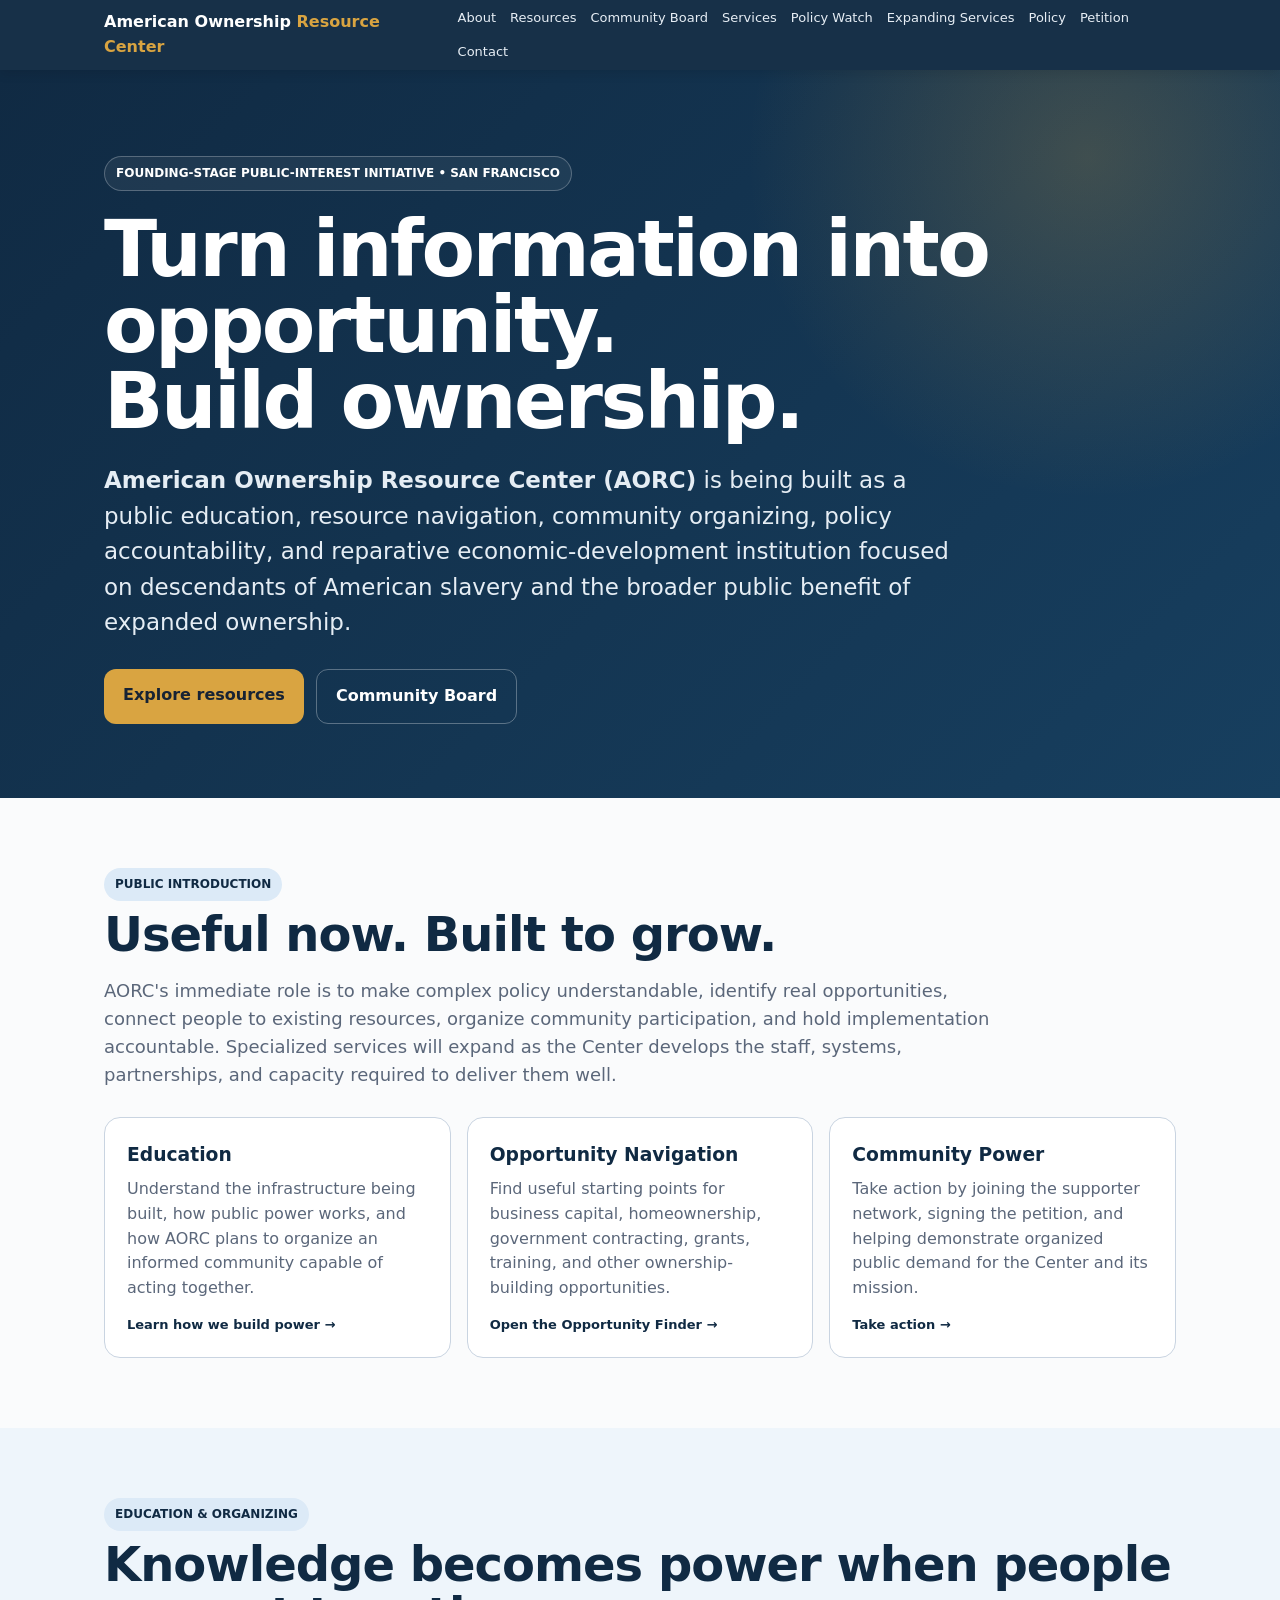
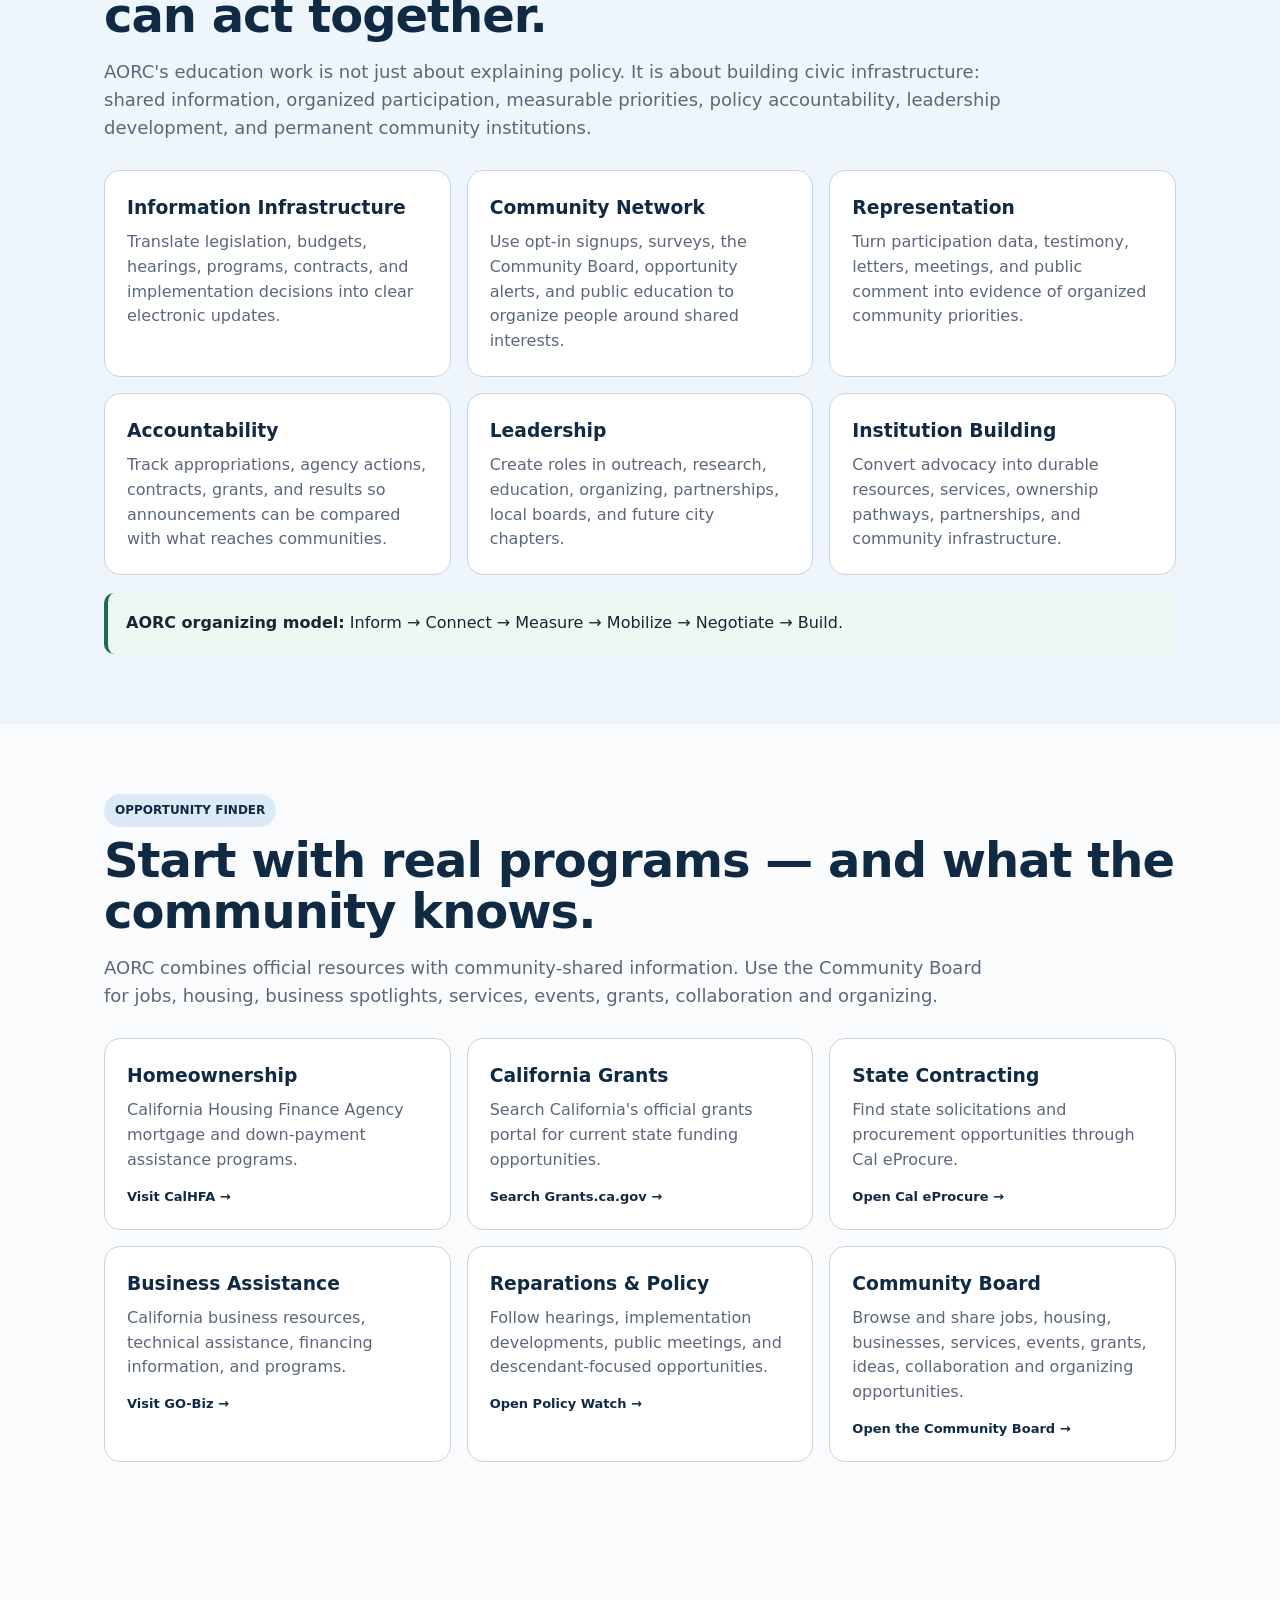
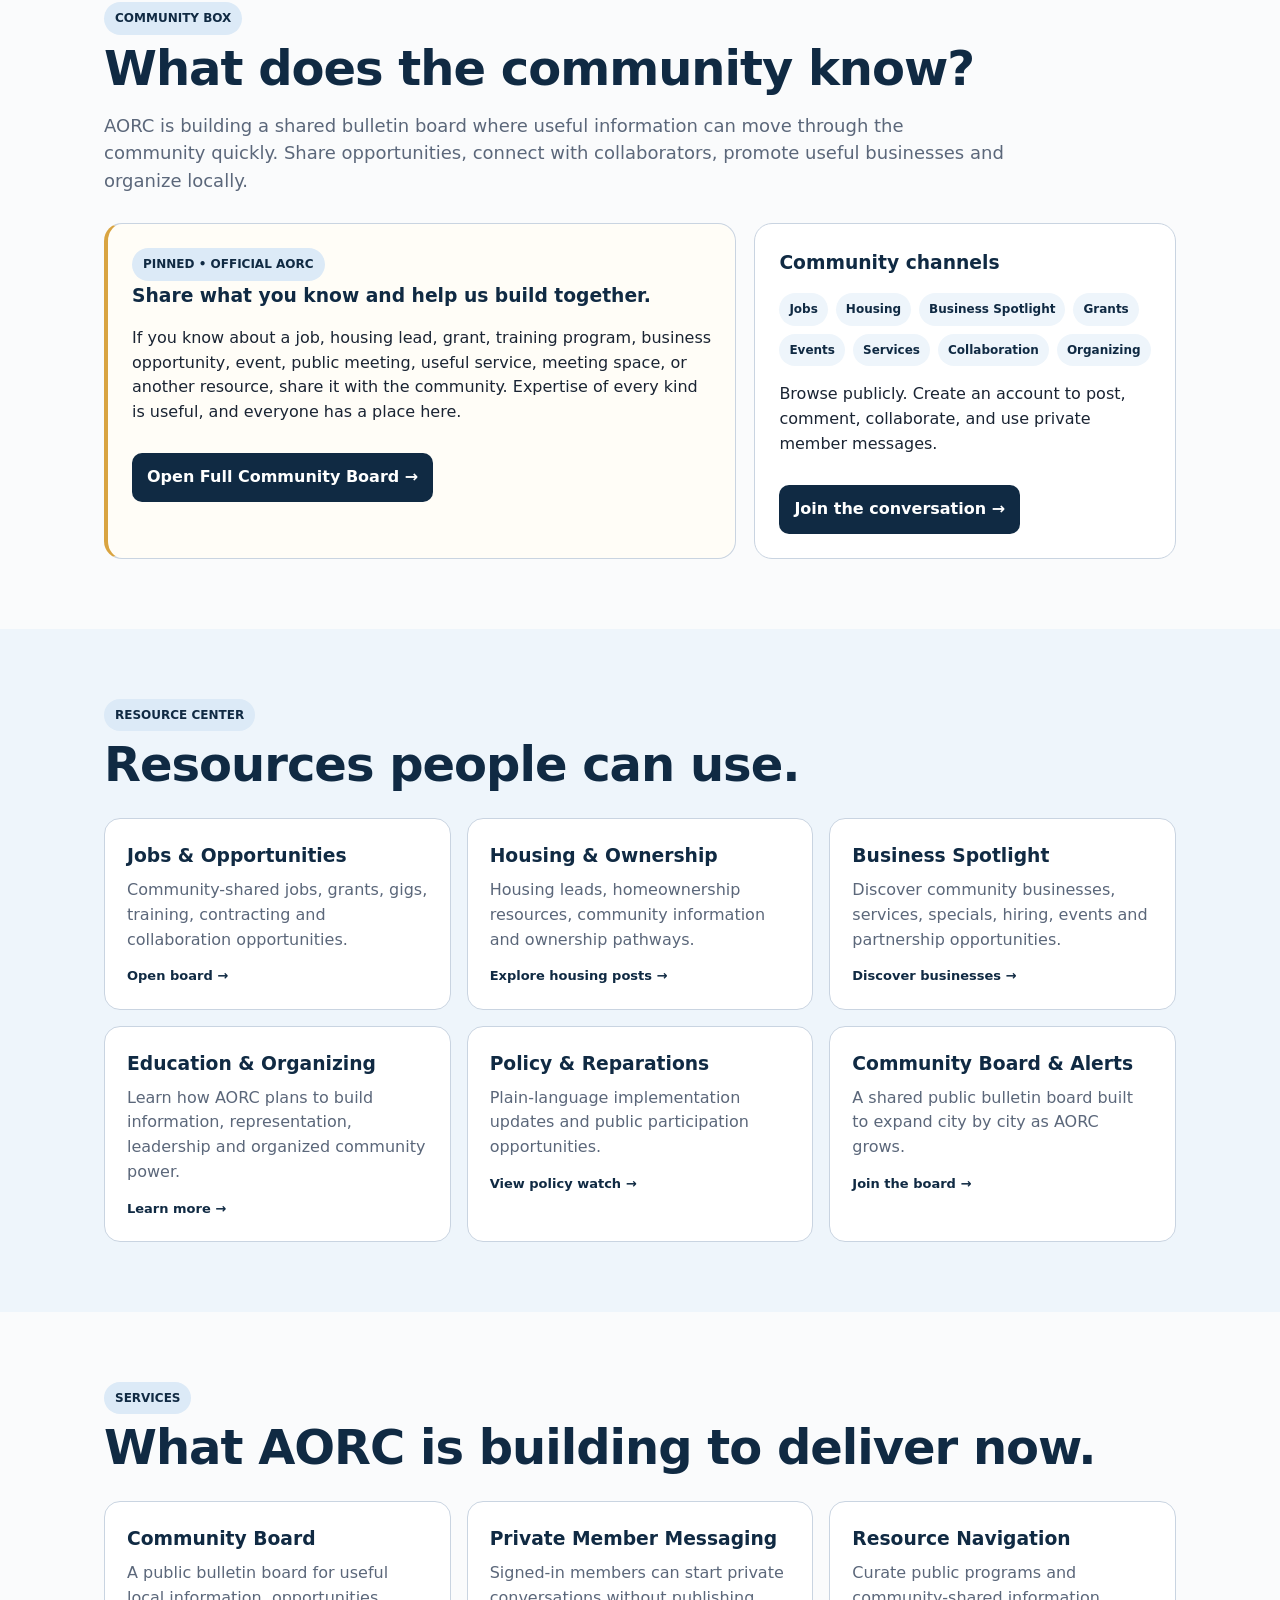
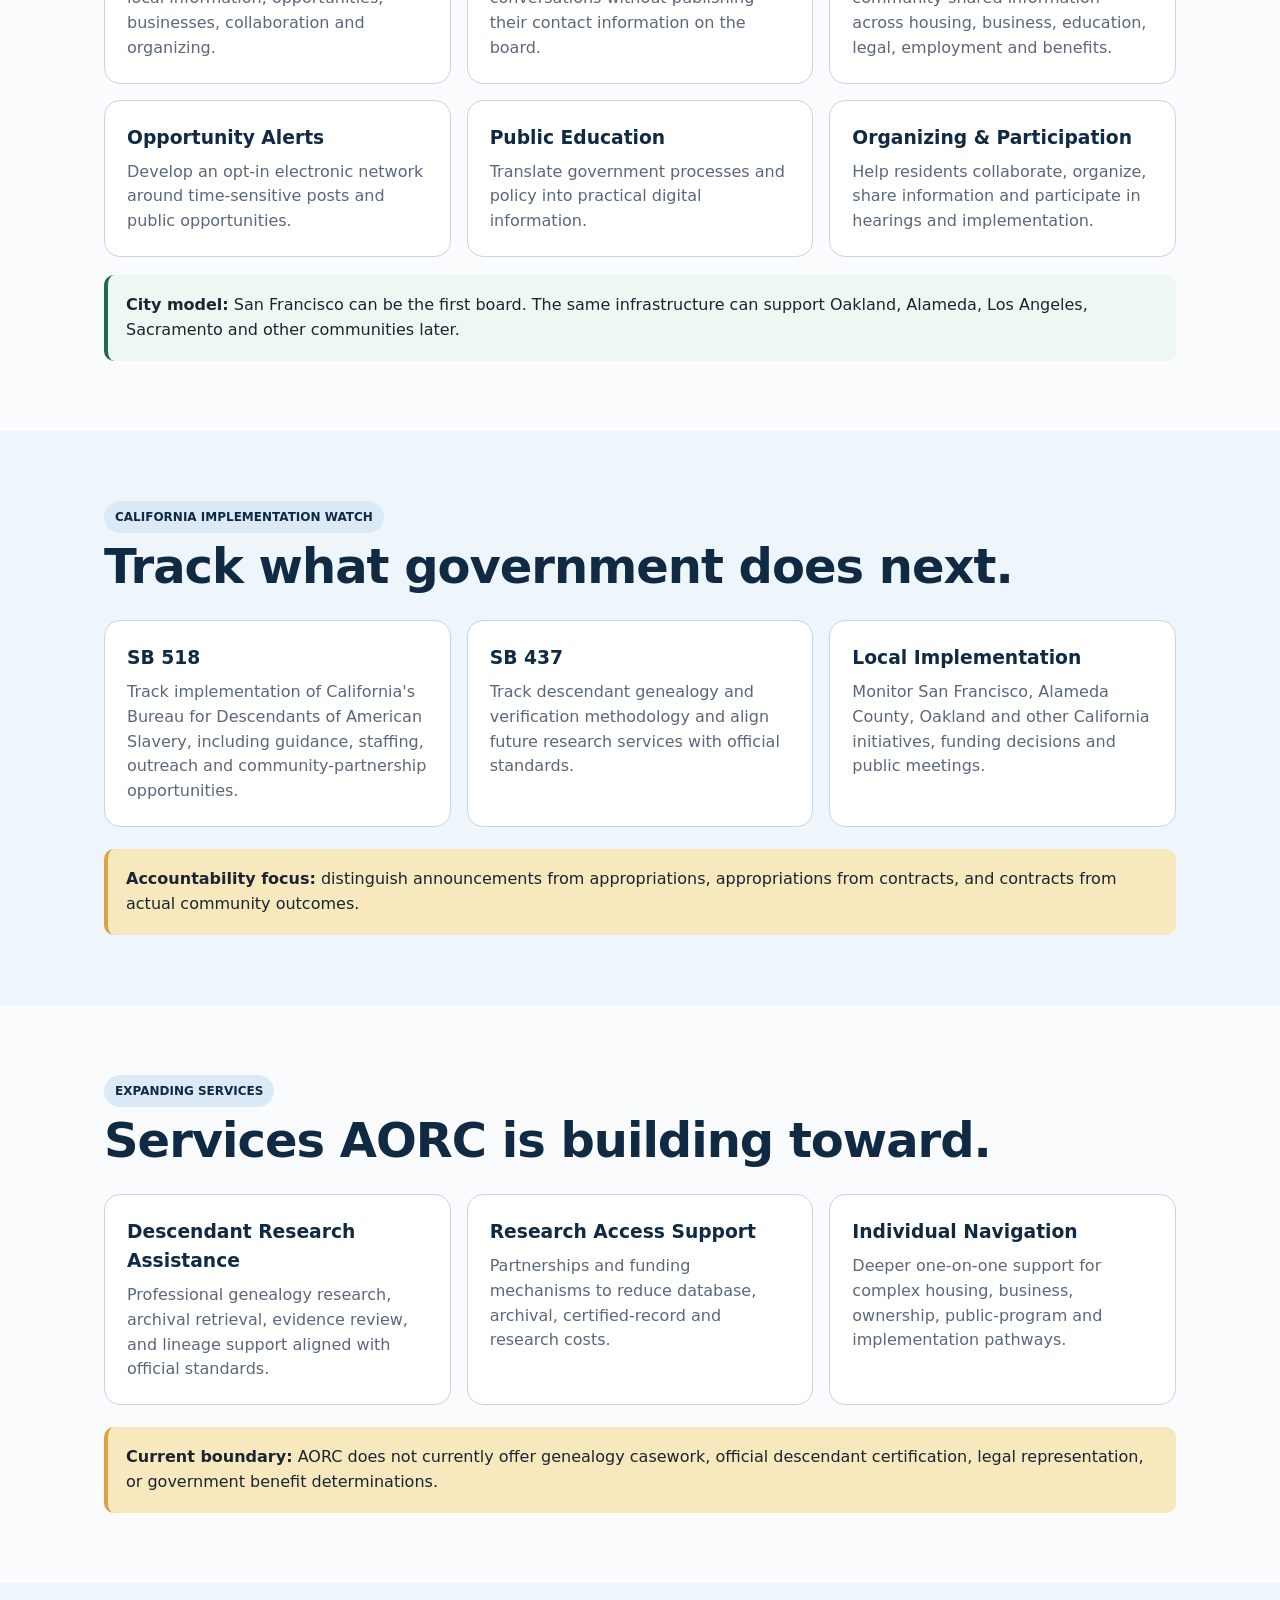
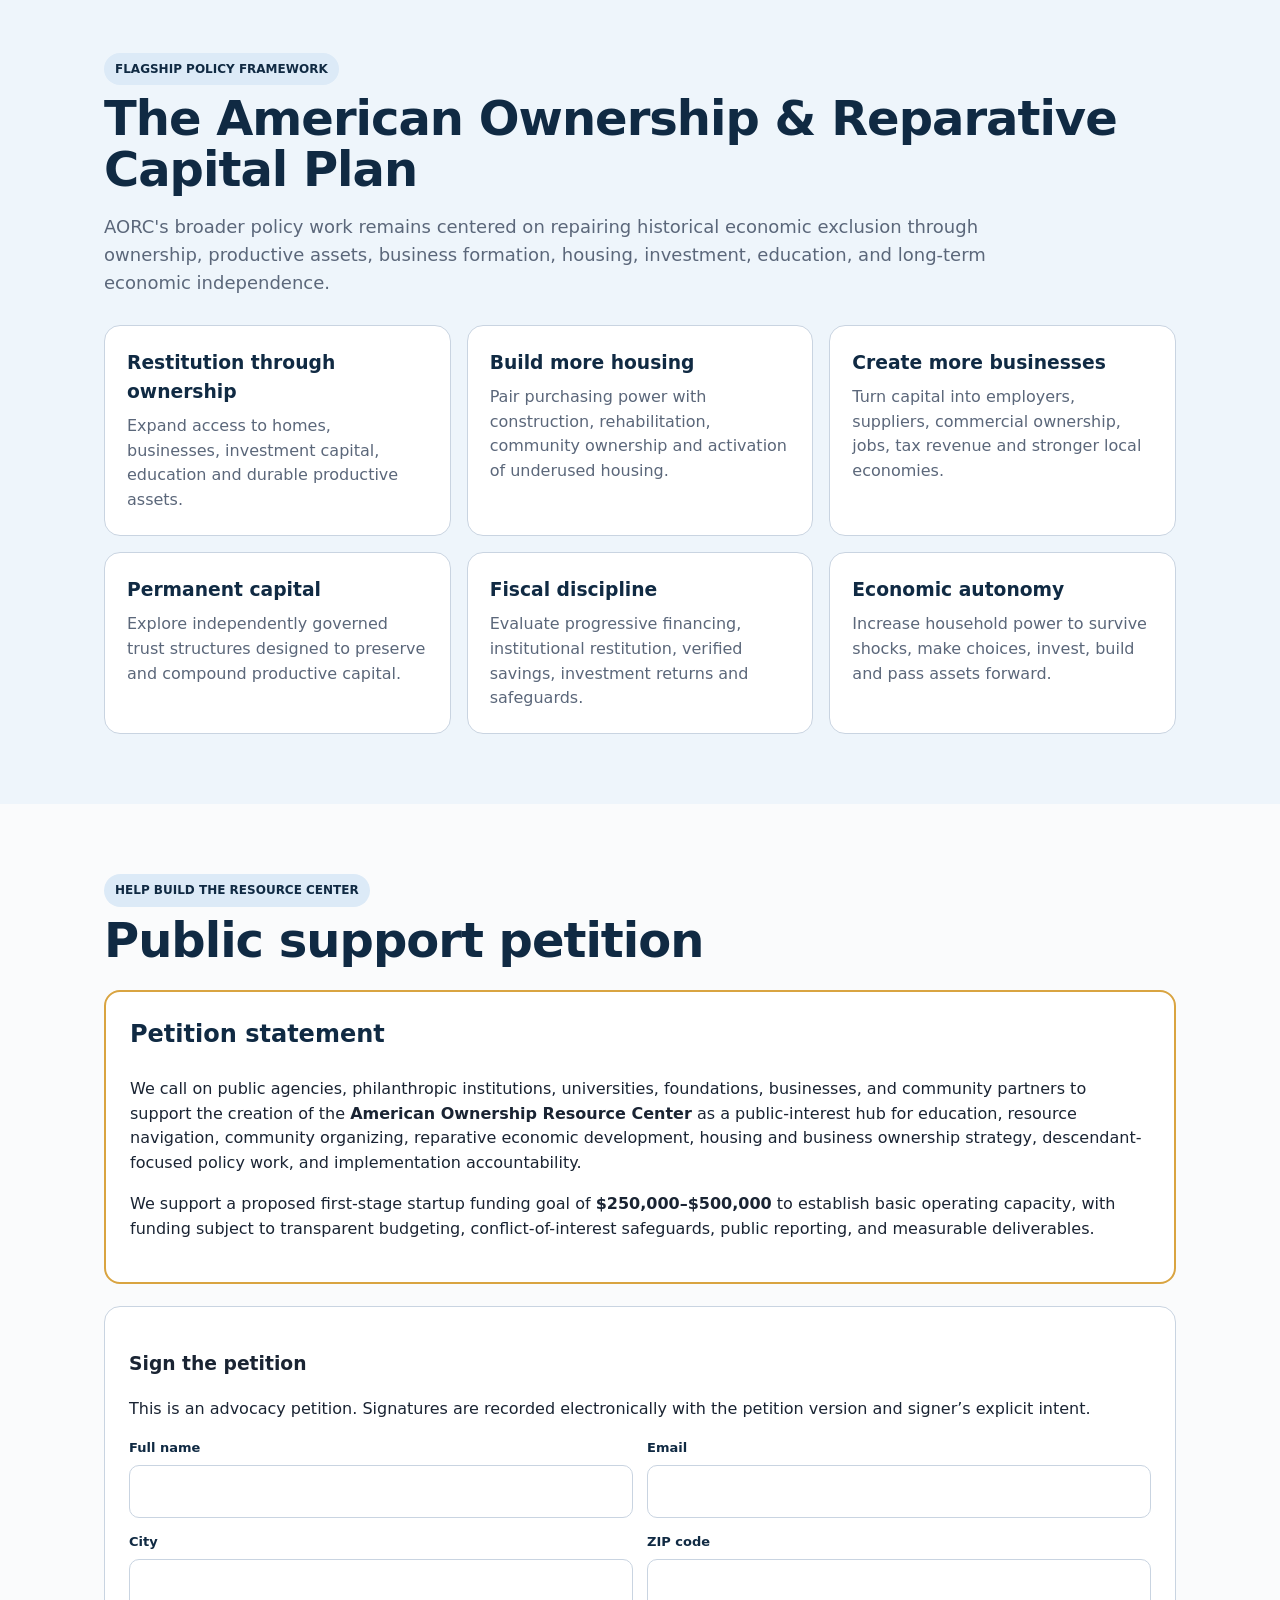
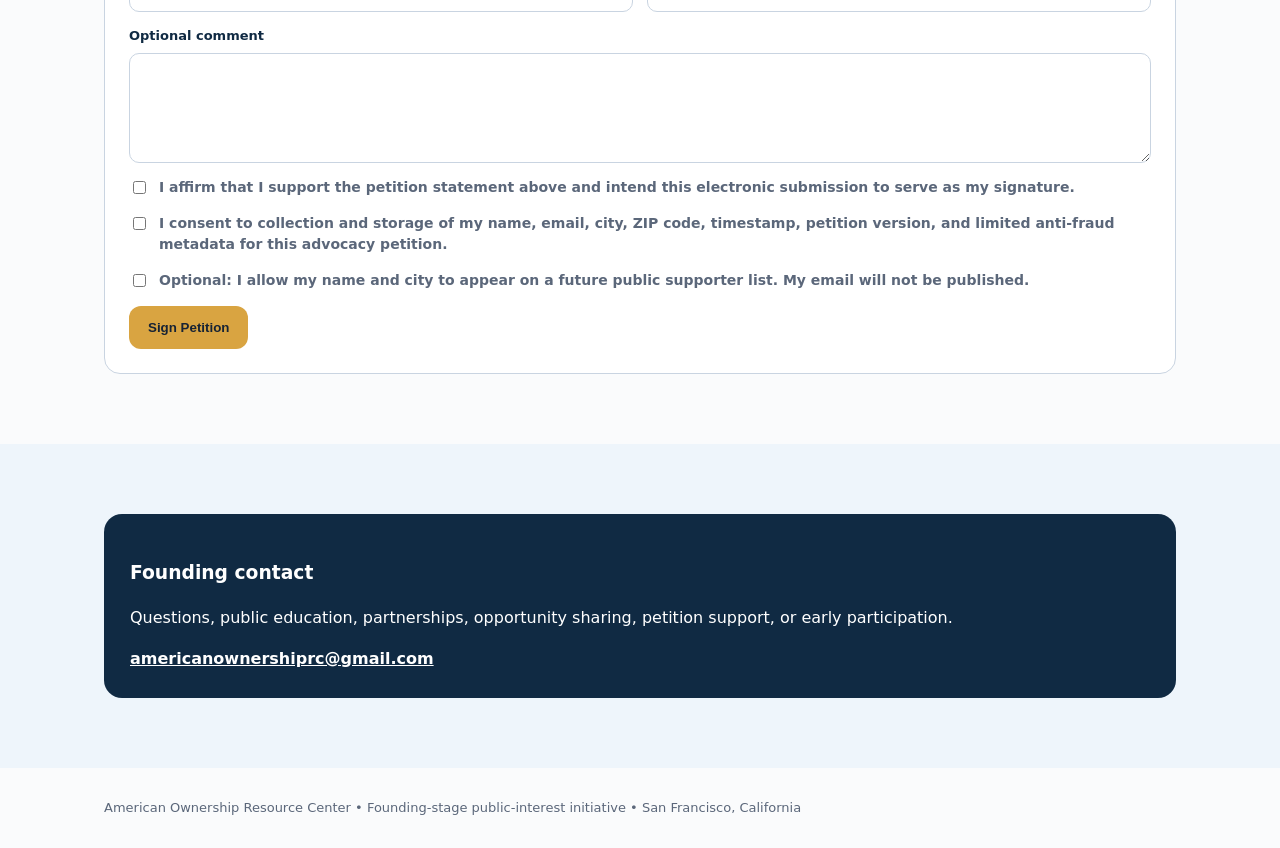
==== commit b4f078f4: "Add homepage Community Box and full board links" ====
--- a/index.html
+++ b/index.html
@@ -1 +1,127 @@
-<!doctype html><html lang="en"><head><meta charset="utf-8"><meta name="viewport" content="width=device-width,initial-scale=1"><title>American Ownership Resource Center</title><meta name="description" content="American Ownership Resource Center — public education, resource navigation, community organizing, policy accountability, and reparative economic development."><style>:root{--navy:#102A43;--navy2:#173F5F;--gold:#D9A441;--goldlight:#F7E8BD;--blue:#EEF5FB;--ink:#1A2433;--muted:#5B677A;--border:#C9D4E1;--green:#1f6b50}*{box-sizing:border-box}html{scroll-behavior:smooth}body{margin:0;font-family:Inter,system-ui,-apple-system,BlinkMacSystemFont,"Segoe UI",sans-serif;color:var(--ink);background:#FAFBFC;line-height:1.55}.wrap{max-width:1120px;margin:auto;padding:0 24px}header{position:sticky;top:0;z-index:20;background:rgba(16,42,67,.97);box-shadow:0 2px 12px rgba(0,0,0,.12)}nav{min-height:70px;display:flex;align-items:center;justify-content:space-between;gap:20px}.brand{font-weight:850;color:white}.brand span{color:var(--gold)}.nav{display:flex;gap:14px;flex-wrap:wrap;align-items:center}.nav a{color:#e7eef5;text-decoration:none;font-size:13px}.hero{padding:86px 0 74px;color:white;background:radial-gradient(circle at 85% 12%,rgba(217,164,65,.22),transparent 27%),linear-gradient(135deg,var(--navy),var(--navy2))}.eyebrow,.tag{display:inline-block;padding:7px 11px;border-radius:999px;font-size:12px;font-weight:800}.eyebrow{border:1px solid rgba(255,255,255,.25);background:rgba(255,255,255,.06)}.tag{background:#DCEAF7;color:var(--navy)}h1{font-size:clamp(44px,7vw,78px);line-height:.98;letter-spacing:-2.5px;margin:20px 0 22px;max-width:980px}h2{font-size:clamp(30px,4vw,48px);line-height:1.06;letter-spacing:-1px;color:var(--navy);margin:8px 0 16px}.hero p{font-size:clamp(18px,2.2vw,23px);max-width:850px;color:#e5edf4}.lead{max-width:900px;color:var(--muted);font-size:18px}.btn{display:inline-flex;text-decoration:none;border:0;border-radius:12px;padding:14px 19px;font-weight:850;cursor:pointer}.gold{background:var(--gold);color:#172334}.ghost{border:1px solid rgba(255,255,255,.3);color:white}.actions{display:flex;gap:12px;flex-wrap:wrap;margin-top:28px}section{padding:70px 0}.soft{background:var(--blue)}.cards{display:grid;grid-template-columns:repeat(3,1fr);gap:16px;margin-top:28px}.card,details,.petition,.signature{background:white;border:1px solid var(--border);border-radius:16px}.card{padding:22px}.card h3{color:var(--navy);margin:0 0 8px}.card p{color:var(--muted);margin:0}.cardlink{display:block;text-decoration:none;color:inherit;transition:.15s ease}.cardlink:hover{transform:translateY(-2px);box-shadow:0 8px 22px rgba(16,42,67,.10);border-color:#9fb4c8}.cardlink .cta{display:block;margin-top:14px;font-weight:850;color:var(--navy);font-size:13px}.noticebox{padding:18px;border-left:4px solid var(--gold);background:var(--goldlight);border-radius:10px;margin-top:22px}.greenbox{padding:18px;border-left:4px solid var(--green);background:#edf8f3;border-radius:10px;margin-top:18px}.petition{padding:24px;border:2px solid var(--gold);margin-top:24px}.petition h3{color:var(--navy);font-size:24px;margin-top:0}.signature{padding:24px;margin-top:22px}.grid{display:grid;grid-template-columns:1fr 1fr;gap:14px}.field{display:flex;flex-direction:column;gap:7px}.full{grid-column:1/-1}label{font-size:13px;font-weight:800;color:var(--navy)}input,textarea{width:100%;border:1px solid var(--border);border-radius:10px;padding:13px 14px;font:inherit}textarea{min-height:110px;resize:vertical}.check{display:flex;gap:10px;align-items:flex-start;margin:14px 0;color:var(--muted);font-size:14px}.check input{width:auto;margin-top:4px}.notice{display:none;margin-top:14px;padding:14px;border-radius:10px;background:#fff9e9;border:1px solid #efda9e}.contact{background:var(--navy);color:white;border-radius:18px;padding:26px}.contact a{color:white;font-weight:850}.honeypot{position:absolute!important;left:-9999px!important;opacity:0!important}footer{padding:30px 0;color:var(--muted);font-size:13px}@media(max-width:900px){.nav{display:none}.cards,.grid{grid-template-columns:1fr}.full{grid-column:auto}.hero{padding:62px 0 56px}}</style></head><body><header><div class="wrap"><nav><div class="brand">American Ownership <span>Resource Center</span></div><div class="nav"><a href="#about">About</a><a href="#resources">Resources</a><a href="community.html">Community Board</a><a href="#services">Services</a><a href="#watch">Policy Watch</a><a href="#expanding">Expanding Services</a><a href="#plan">Policy</a><a href="#petition">Petition</a><a href="#contact">Contact</a></div></nav></div></header><main><section class="hero"><div class="wrap"><span class="eyebrow">FOUNDING-STAGE PUBLIC-INTEREST INITIATIVE • SAN FRANCISCO</span><h1>Turn information into opportunity.<br>Build ownership.</h1><p><strong>American Ownership Resource Center (AORC)</strong> is being built as a public education, resource navigation, community organizing, policy accountability, and reparative economic-development institution focused on descendants of American slavery and the broader public benefit of expanded ownership.</p><div class="actions"><a class="btn gold" href="#resources">Explore resources</a><a class="btn ghost" href="community.html">Community Board</a></div></div></section><section id="about"><div class="wrap"><span class="tag">PUBLIC INTRODUCTION</span><h2>Useful now. Built to grow.</h2><p class="lead">AORC's immediate role is to make complex policy understandable, identify real opportunities, connect people to existing resources, organize community participation, and hold implementation accountable. Specialized services will expand as the Center develops the staff, systems, partnerships, and capacity required to deliver them well.</p><div class="cards"><a class="card cardlink" href="#education-power"><h3>Education</h3><p>Understand the infrastructure being built, how public power works, and how AORC plans to organize an informed community capable of acting together.</p><span class="cta">Learn how we build power →</span></a><a class="card cardlink" href="#opportunity-finder"><h3>Opportunity Navigation</h3><p>Find useful starting points for business capital, homeownership, government contracting, grants, training, and other ownership-building opportunities.</p><span class="cta">Open the Opportunity Finder →</span></a><a class="card cardlink" href="#petition"><h3>Community Power</h3><p>Take action by joining the supporter network, signing the petition, and helping demonstrate organized public demand for the Center and its mission.</p><span class="cta">Take action →</span></a></div></div></section><section id="education-power" class="soft"><div class="wrap"><span class="tag">EDUCATION & ORGANIZING</span><h2>Knowledge becomes power when people can act together.</h2><p class="lead">AORC's education work is not just about explaining policy. It is about building civic infrastructure: shared information, organized participation, measurable priorities, policy accountability, leadership development, and permanent community institutions.</p><div class="cards"><div class="card"><h3>Information Infrastructure</h3><p>Translate legislation, budgets, hearings, programs, contracts, and implementation decisions into clear electronic updates.</p></div><div class="card"><h3>Community Network</h3><p>Use opt-in signups, surveys, the Community Board, opportunity alerts, and public education to organize people around shared interests.</p></div><div class="card"><h3>Representation</h3><p>Turn participation data, testimony, letters, meetings, and public comment into evidence of organized community priorities.</p></div><div class="card"><h3>Accountability</h3><p>Track appropriations, agency actions, contracts, grants, and results so announcements can be compared with what reaches communities.</p></div><div class="card"><h3>Leadership</h3><p>Create roles in outreach, research, education, organizing, partnerships, local boards, and future city chapters.</p></div><div class="card"><h3>Institution Building</h3><p>Convert advocacy into durable resources, services, ownership pathways, partnerships, and community infrastructure.</p></div></div><div class="greenbox"><strong>AORC organizing model:</strong> Inform → Connect → Measure → Mobilize → Negotiate → Build.</div></div></section><section id="opportunity-finder"><div class="wrap"><span class="tag">OPPORTUNITY FINDER</span><h2>Start with real programs — and what the community knows.</h2><p class="lead">AORC combines official resources with community-shared information. Use the Community Board for jobs, housing, business spotlights, services, events, grants, collaboration and organizing.</p><div class="cards"><a class="card cardlink" href="https://www.calhfa.ca.gov/homebuyer/programs/" target="_blank" rel="noopener"><h3>Homeownership</h3><p>California Housing Finance Agency mortgage and down-payment assistance programs.</p><span class="cta">Visit CalHFA →</span></a><a class="card cardlink" href="https://www.grants.ca.gov/" target="_blank" rel="noopener"><h3>California Grants</h3><p>Search California's official grants portal for current state funding opportunities.</p><span class="cta">Search Grants.ca.gov →</span></a><a class="card cardlink" href="https://caleprocure.ca.gov/" target="_blank" rel="noopener"><h3>State Contracting</h3><p>Find state solicitations and procurement opportunities through Cal eProcure.</p><span class="cta">Open Cal eProcure →</span></a><a class="card cardlink" href="https://business.ca.gov/" target="_blank" rel="noopener"><h3>Business Assistance</h3><p>California business resources, technical assistance, financing information, and programs.</p><span class="cta">Visit GO-Biz →</span></a><a class="card cardlink" href="#watch"><h3>Reparations & Policy</h3><p>Follow hearings, implementation developments, public meetings, and descendant-focused opportunities.</p><span class="cta">Open Policy Watch →</span></a><a class="card cardlink" href="community.html"><h3>Community Board</h3><p>Browse and share jobs, housing, businesses, services, events, grants, ideas, collaboration and organizing opportunities.</p><span class="cta">Open the Community Board →</span></a></div></div></section><section id="resources" class="soft"><div class="wrap"><span class="tag">RESOURCE CENTER</span><h2>Resources people can use.</h2><div class="cards"><a class="card cardlink" href="community.html"><h3>Jobs & Opportunities</h3><p>Community-shared jobs, grants, gigs, training, contracting and collaboration opportunities.</p><span class="cta">Open board →</span></a><a class="card cardlink" href="community.html"><h3>Housing & Ownership</h3><p>Housing leads, homeownership resources, community information and ownership pathways.</p><span class="cta">Explore housing posts →</span></a><a class="card cardlink" href="community.html"><h3>Business Spotlight</h3><p>Discover community businesses, services, specials, hiring, events and partnership opportunities.</p><span class="cta">Discover businesses →</span></a><a class="card cardlink" href="#education-power"><h3>Education & Organizing</h3><p>Learn how AORC plans to build information, representation, leadership and organized community power.</p><span class="cta">Learn more →</span></a><a class="card cardlink" href="#watch"><h3>Policy & Reparations</h3><p>Plain-language implementation updates and public participation opportunities.</p><span class="cta">View policy watch →</span></a><a class="card cardlink" href="community.html"><h3>Community Board & Alerts</h3><p>A shared public bulletin board built to expand city by city as AORC grows.</p><span class="cta">Join the board →</span></a></div></div></section><section id="services"><div class="wrap"><span class="tag">SERVICES</span><h2>What AORC is building to deliver now.</h2><div class="cards"><div class="card"><h3>Community Board</h3><p>A public bulletin board for useful local information, opportunities, businesses, collaboration and organizing.</p></div><div class="card"><h3>Private Member Messaging</h3><p>Signed-in members can start private conversations without publishing their contact information on the board.</p></div><div class="card"><h3>Resource Navigation</h3><p>Curate public programs and community-shared information across housing, business, education, legal, employment and benefits.</p></div><div class="card"><h3>Opportunity Alerts</h3><p>Develop an opt-in electronic network around time-sensitive posts and public opportunities.</p></div><div class="card"><h3>Public Education</h3><p>Translate government processes and policy into practical digital information.</p></div><div class="card"><h3>Organizing & Participation</h3><p>Help residents collaborate, organize, share information and participate in hearings and implementation.</p></div></div><div class="greenbox"><strong>City model:</strong> San Francisco can be the first board. The same infrastructure can support Oakland, Alameda, Los Angeles, Sacramento and other communities later.</div></div></section><section id="watch" class="soft"><div class="wrap"><span class="tag">CALIFORNIA IMPLEMENTATION WATCH</span><h2>Track what government does next.</h2><div class="cards"><div class="card"><h3>SB 518</h3><p>Track implementation of California's Bureau for Descendants of American Slavery, including guidance, staffing, outreach and community-partnership opportunities.</p></div><div class="card"><h3>SB 437</h3><p>Track descendant genealogy and verification methodology and align future research services with official standards.</p></div><div class="card"><h3>Local Implementation</h3><p>Monitor San Francisco, Alameda County, Oakland and other California initiatives, funding decisions and public meetings.</p></div></div><div class="noticebox"><strong>Accountability focus:</strong> distinguish announcements from appropriations, appropriations from contracts, and contracts from actual community outcomes.</div></div></section><section id="expanding"><div class="wrap"><span class="tag">EXPANDING SERVICES</span><h2>Services AORC is building toward.</h2><div class="cards"><div class="card"><h3>Descendant Research Assistance</h3><p>Professional genealogy research, archival retrieval, evidence review, and lineage support aligned with official standards.</p></div><div class="card"><h3>Research Access Support</h3><p>Partnerships and funding mechanisms to reduce database, archival, certified-record and research costs.</p></div><div class="card"><h3>Individual Navigation</h3><p>Deeper one-on-one support for complex housing, business, ownership, public-program and implementation pathways.</p></div></div><div class="noticebox"><strong>Current boundary:</strong> AORC does not currently offer genealogy casework, official descendant certification, legal representation, or government benefit determinations.</div></div></section><section id="plan" class="soft"><div class="wrap"><span class="tag">FLAGSHIP POLICY FRAMEWORK</span><h2>The American Ownership & Reparative Capital Plan</h2><p class="lead">AORC's broader policy work remains centered on repairing historical economic exclusion through ownership, productive assets, business formation, housing, investment, education, and long-term economic independence.</p><div class="cards"><div class="card"><h3>Restitution through ownership</h3><p>Expand access to homes, businesses, investment capital, education and durable productive assets.</p></div><div class="card"><h3>Build more housing</h3><p>Pair purchasing power with construction, rehabilitation, community ownership and activation of underused housing.</p></div><div class="card"><h3>Create more businesses</h3><p>Turn capital into employers, suppliers, commercial ownership, jobs, tax revenue and stronger local economies.</p></div><div class="card"><h3>Permanent capital</h3><p>Explore independently governed trust structures designed to preserve and compound productive capital.</p></div><div class="card"><h3>Fiscal discipline</h3><p>Evaluate progressive financing, institutional restitution, verified savings, investment returns and safeguards.</p></div><div class="card"><h3>Economic autonomy</h3><p>Increase household power to survive shocks, make choices, invest, build and pass assets forward.</p></div></div></div></section><section id="petition"><div class="wrap"><span class="tag">HELP BUILD THE RESOURCE CENTER</span><h2>Public support petition</h2><div class="petition"><h3>Petition statement</h3><p>We call on public agencies, philanthropic institutions, universities, foundations, businesses, and community partners to support the creation of the <strong>American Ownership Resource Center</strong> as a public-interest hub for education, resource navigation, community organizing, reparative economic development, housing and business ownership strategy, descendant-focused policy work, and implementation accountability.</p><p>We support a proposed first-stage startup funding goal of <strong>$250,000–$500,000</strong> to establish basic operating capacity, with funding subject to transparent budgeting, conflict-of-interest safeguards, public reporting, and measurable deliverables.</p></div><div class="signature"><h3>Sign the petition</h3><p>This is an advocacy petition. Signatures are recorded electronically with the petition version and signer’s explicit intent.</p><form id="petitionForm"><div class="grid"><div class="field"><label for="name">Full name</label><input id="name" maxlength="120" required></div><div class="field"><label for="email">Email</label><input id="email" type="email" maxlength="254" required></div><div class="field"><label for="city">City</label><input id="city" maxlength="100" required></div><div class="field"><label for="zip">ZIP code</label><input id="zip" inputmode="numeric" maxlength="10" required></div><div class="field full"><label for="comment">Optional comment</label><textarea id="comment" maxlength="1000"></textarea></div></div><label class="check"><input id="intent" type="checkbox" required><span>I affirm that I support the petition statement above and intend this electronic submission to serve as my signature.</span></label><label class="check"><input id="privacy" type="checkbox" required><span>I consent to collection and storage of my name, email, city, ZIP code, timestamp, petition version, and limited anti-fraud metadata for this advocacy petition.</span></label><label class="check"><input id="publicName" type="checkbox"><span>Optional: I allow my name and city to appear on a future public supporter list. My email will not be published.</span></label><input id="website" class="honeypot" tabindex="-1" autocomplete="off"><button id="submit" class="btn gold" type="submit">Sign Petition</button><div id="status" class="notice"></div></form></div></div></section><section id="contact" class="soft"><div class="wrap"><div class="contact"><h3>Founding contact</h3><p>Questions, public education, partnerships, opportunity sharing, petition support, or early participation.</p><a href="mailto:americanownershiprc@gmail.com">americanownershiprc@gmail.com</a></div></div></section></main><footer><div class="wrap">American Ownership Resource Center • Founding-stage public-interest initiative • San Francisco, California</div></footer><script>const API='https://ieihdpufnjthooambooh.supabase.co/functions/v1/sign-petition',VERSION='AORC-PETITION-v1-2026-08-29',HASH='1d4288291e7c98526db69d8b53434b2d12ae82571cffe63fd20b3cd0b70e800b';const f=document.getElementById('petitionForm');f.addEventListener('submit',async e=>{e.preventDefault();const s=document.getElementById('status'),b=document.getElementById('submit');const p={name:document.getElementById('name').value.trim(),email:document.getElementById('email').value.trim(),city:document.getElementById('city').value.trim(),zip:document.getElementById('zip').value.trim(),comment:document.getElementById('comment').value.trim(),signatureIntent:document.getElementById('intent').checked,privacyConsent:document.getElementById('privacy').checked,publicNameConsent:document.getElementById('publicName').checked,website:document.getElementById('website').value.trim(),petitionVersion:VERSION,petitionHash:HASH,source:'github-public-site'};s.style.display='block';if(!p.name||!p.email||!p.city||!p.zip||!p.signatureIntent||!p.privacyConsent){s.textContent='Please complete all required fields and both consent checkboxes.';return}b.disabled=true;b.textContent='Recording signature…';s.textContent='Securely recording your signature…';try{const r=await fetch(API,{method:'POST',headers:{'content-type':'application/json'},body:JSON.stringify(p)}),d=await r.json().catch(()=>({}));if(!r.ok||!d.ok)throw new Error(d.error||'Unable to record signature right now.');f.reset();s.innerHTML='<strong>Signature recorded.</strong> Thank you for supporting the effort to build the American Ownership Resource Center.'+(d.signatureId?'<br><small>Confirmation: '+d.signatureId+'</small>':'')}catch(err){s.textContent=err.message||'Unable to record signature right now. Please try again.'}finally{b.disabled=false;b.textContent='Sign Petition'}});</script></body></html>+<!doctype html><html lang="en"><head><meta charset="utf-8"><meta name="viewport" content="width=device-width,initial-scale=1">
+<title>American Ownership Resource Center</title>
+<meta name="description" content="American Ownership Resource Center — public education, resource navigation, community organizing, policy accountability, and reparative economic development.">
+<style>
+:root{--navy:#102A43;--navy2:#173F5F;--gold:#D9A441;--goldlight:#F7E8BD;--blue:#EEF5FB;--ink:#1A2433;--muted:#5B677A;--border:#C9D4E1;--green:#1f6b50}
+*{box-sizing:border-box}html{scroll-behavior:smooth}body{margin:0;font-family:Inter,system-ui,-apple-system,BlinkMacSystemFont,"Segoe UI",sans-serif;color:var(--ink);background:#FAFBFC;line-height:1.55}
+.wrap{max-width:1120px;margin:auto;padding:0 24px}header{position:sticky;top:0;z-index:20;background:rgba(16,42,67,.97);box-shadow:0 2px 12px rgba(0,0,0,.12)}
+nav{min-height:70px;display:flex;align-items:center;justify-content:space-between;gap:20px}.brand{font-weight:850;color:white}.brand span{color:var(--gold)}
+.nav{display:flex;gap:14px;flex-wrap:wrap;align-items:center}.nav a{color:#e7eef5;text-decoration:none;font-size:13px}
+.hero{padding:86px 0 74px;color:white;background:radial-gradient(circle at 85% 12%,rgba(217,164,65,.22),transparent 27%),linear-gradient(135deg,var(--navy),var(--navy2))}
+.eyebrow,.tag{display:inline-block;padding:7px 11px;border-radius:999px;font-size:12px;font-weight:800}.eyebrow{border:1px solid rgba(255,255,255,.25);background:rgba(255,255,255,.06)}.tag{background:#DCEAF7;color:var(--navy)}
+h1{font-size:clamp(44px,7vw,78px);line-height:.98;letter-spacing:-2.5px;margin:20px 0 22px;max-width:980px}h2{font-size:clamp(30px,4vw,48px);line-height:1.06;letter-spacing:-1px;color:var(--navy);margin:8px 0 16px}
+.hero p{font-size:clamp(18px,2.2vw,23px);max-width:850px;color:#e5edf4}.lead{max-width:900px;color:var(--muted);font-size:18px}
+.btn{display:inline-flex;text-decoration:none;border:0;border-radius:12px;padding:14px 19px;font-weight:850;cursor:pointer}.gold{background:var(--gold);color:#172334}.ghost{border:1px solid rgba(255,255,255,.3);color:white}
+.actions{display:flex;gap:12px;flex-wrap:wrap;margin-top:28px}section{padding:70px 0}.soft{background:var(--blue)}.cards{display:grid;grid-template-columns:repeat(3,1fr);gap:16px;margin-top:28px}
+.card,details,.petition,.signature{background:white;border:1px solid var(--border);border-radius:16px}.card{padding:22px}.card h3{color:var(--navy);margin:0 0 8px}.card p{color:var(--muted);margin:0}
+.cardlink{display:block;text-decoration:none;color:inherit;transition:.15s ease}.cardlink:hover{transform:translateY(-2px);box-shadow:0 8px 22px rgba(16,42,67,.10);border-color:#9fb4c8}.cardlink .cta{display:block;margin-top:14px;font-weight:850;color:var(--navy);font-size:13px}
+.communitybox{display:grid;grid-template-columns:1.2fr .8fr;gap:18px;margin-top:28px}.communitypanel{background:white;border:1px solid var(--border);border-radius:18px;padding:24px}.communitypanel h3{color:var(--navy);margin:0 0 8px}.communitychips{display:flex;flex-wrap:wrap;gap:8px;margin:16px 0}.communitychip{padding:7px 10px;border-radius:999px;background:#eef5fb;color:var(--navy);font-size:12px;font-weight:800}.officialpost{border-left:4px solid var(--gold);background:#fffdf7}.communitycta{display:inline-flex;margin-top:12px;text-decoration:none;background:var(--navy);color:#fff;border-radius:10px;padding:12px 15px;font-weight:850}.noticebox{padding:18px;border-left:4px solid var(--gold);background:var(--goldlight);border-radius:10px;margin-top:22px}.greenbox{padding:18px;border-left:4px solid var(--green);background:#edf8f3;border-radius:10px;margin-top:18px}
+.petition{padding:24px;border:2px solid var(--gold);margin-top:24px}.petition h3{color:var(--navy);font-size:24px;margin-top:0}.signature{padding:24px;margin-top:22px}
+.grid{display:grid;grid-template-columns:1fr 1fr;gap:14px}.field{display:flex;flex-direction:column;gap:7px}.full{grid-column:1/-1}label{font-size:13px;font-weight:800;color:var(--navy)}
+input,textarea{width:100%;border:1px solid var(--border);border-radius:10px;padding:13px 14px;font:inherit}textarea{min-height:110px;resize:vertical}.check{display:flex;gap:10px;align-items:flex-start;margin:14px 0;color:var(--muted);font-size:14px}.check input{width:auto;margin-top:4px}
+.notice{display:none;margin-top:14px;padding:14px;border-radius:10px;background:#fff9e9;border:1px solid #efda9e}.contact{background:var(--navy);color:white;border-radius:18px;padding:26px}.contact a{color:white;font-weight:850}.honeypot{position:absolute!important;left:-9999px!important;opacity:0!important}
+footer{padding:30px 0;color:var(--muted);font-size:13px}@media(max-width:900px){.nav{display:none}.cards,.grid,.communitybox{grid-template-columns:1fr}.full{grid-column:auto}.hero{padding:62px 0 56px}}
+</style></head><body>
+<header><div class="wrap"><nav><div class="brand">American Ownership <span>Resource Center</span></div><div class="nav">
+<a href="#about">About</a><a href="#resources">Resources</a><a href="community.html">Community Board</a><a href="#services">Services</a><a href="#watch">Policy Watch</a><a href="#expanding">Expanding Services</a><a href="#plan">Policy</a><a href="#petition">Petition</a><a href="#contact">Contact</a>
+</div></nav></div></header>
+<main>
+<section class="hero"><div class="wrap"><span class="eyebrow">FOUNDING-STAGE PUBLIC-INTEREST INITIATIVE • SAN FRANCISCO</span>
+<h1>Turn information into opportunity.<br>Build ownership.</h1>
+<p><strong>American Ownership Resource Center (AORC)</strong> is being built as a public education, resource navigation, community organizing, policy accountability, and reparative economic-development institution focused on descendants of American slavery and the broader public benefit of expanded ownership.</p>
+<div class="actions"><a class="btn gold" href="#resources">Explore resources</a><a class="btn ghost" href="community.html">Community Board</a></div></div></section>
+
+<section id="about"><div class="wrap"><span class="tag">PUBLIC INTRODUCTION</span><h2>Useful now. Built to grow.</h2>
+<p class="lead">AORC's immediate role is to make complex policy understandable, identify real opportunities, connect people to existing resources, organize community participation, and hold implementation accountable. Specialized services will expand as the Center develops the staff, systems, partnerships, and capacity required to deliver them well.</p>
+<div class="cards">
+<a class="card cardlink" href="#education-power"><h3>Education</h3><p>Understand the infrastructure being built, how public power works, and how AORC plans to organize an informed community capable of acting together.</p><span class="cta">Learn how we build power →</span></a>
+<a class="card cardlink" href="#opportunity-finder"><h3>Opportunity Navigation</h3><p>Find useful starting points for business capital, homeownership, government contracting, grants, training, and other ownership-building opportunities.</p><span class="cta">Open the Opportunity Finder →</span></a>
+<a class="card cardlink" href="#petition"><h3>Community Power</h3><p>Take action by joining the supporter network, signing the petition, and helping demonstrate organized public demand for the Center and its mission.</p><span class="cta">Take action →</span></a>
+</div></div></section>
+
+<section id="education-power" class="soft"><div class="wrap"><span class="tag">EDUCATION & ORGANIZING</span><h2>Knowledge becomes power when people can act together.</h2>
+<p class="lead">AORC's education work is not just about explaining policy. It is about building civic infrastructure: shared information, organized participation, measurable priorities, policy accountability, leadership development, and permanent community institutions.</p>
+<div class="cards">
+<div class="card"><h3>Information Infrastructure</h3><p>Translate legislation, budgets, hearings, programs, contracts, and implementation decisions into clear electronic updates.</p></div>
+<div class="card"><h3>Community Network</h3><p>Use opt-in signups, surveys, the Community Board, opportunity alerts, and public education to organize people around shared interests.</p></div>
+<div class="card"><h3>Representation</h3><p>Turn participation data, testimony, letters, meetings, and public comment into evidence of organized community priorities.</p></div>
+<div class="card"><h3>Accountability</h3><p>Track appropriations, agency actions, contracts, grants, and results so announcements can be compared with what reaches communities.</p></div>
+<div class="card"><h3>Leadership</h3><p>Create roles in outreach, research, education, organizing, partnerships, local boards, and future city chapters.</p></div>
+<div class="card"><h3>Institution Building</h3><p>Convert advocacy into durable resources, services, ownership pathways, partnerships, and community infrastructure.</p></div>
+</div><div class="greenbox"><strong>AORC organizing model:</strong> Inform → Connect → Measure → Mobilize → Negotiate → Build.</div></div></section>
+
+<section id="opportunity-finder"><div class="wrap"><span class="tag">OPPORTUNITY FINDER</span><h2>Start with real programs — and what the community knows.</h2>
+<p class="lead">AORC combines official resources with community-shared information. Use the Community Board for jobs, housing, business spotlights, services, events, grants, collaboration and organizing.</p>
+<div class="cards">
+<a class="card cardlink" href="https://www.calhfa.ca.gov/homebuyer/programs/" target="_blank" rel="noopener"><h3>Homeownership</h3><p>California Housing Finance Agency mortgage and down-payment assistance programs.</p><span class="cta">Visit CalHFA →</span></a>
+<a class="card cardlink" href="https://www.grants.ca.gov/" target="_blank" rel="noopener"><h3>California Grants</h3><p>Search California's official grants portal for current state funding opportunities.</p><span class="cta">Search Grants.ca.gov →</span></a>
+<a class="card cardlink" href="https://caleprocure.ca.gov/" target="_blank" rel="noopener"><h3>State Contracting</h3><p>Find state solicitations and procurement opportunities through Cal eProcure.</p><span class="cta">Open Cal eProcure →</span></a>
+<a class="card cardlink" href="https://business.ca.gov/" target="_blank" rel="noopener"><h3>Business Assistance</h3><p>California business resources, technical assistance, financing information, and programs.</p><span class="cta">Visit GO-Biz →</span></a>
+<a class="card cardlink" href="#watch"><h3>Reparations & Policy</h3><p>Follow hearings, implementation developments, public meetings, and descendant-focused opportunities.</p><span class="cta">Open Policy Watch →</span></a>
+<a class="card cardlink" href="community.html"><h3>Community Board</h3><p>Browse and share jobs, housing, businesses, services, events, grants, ideas, collaboration and organizing opportunities.</p><span class="cta">Open the Community Board →</span></a>
+</div></div></section>
+
+<section id="community-box"><div class="wrap"><span class="tag">COMMUNITY BOX</span><h2>What does the community know?</h2><p class="lead">AORC is building a shared bulletin board where useful information can move through the community quickly. Share opportunities, connect with collaborators, promote useful businesses and organize locally.</p><div class="communitybox"><div class="communitypanel officialpost"><span class="tag">PINNED • OFFICIAL AORC</span><h3>Share what you know and help us build together.</h3><p>If you know about a job, housing lead, grant, training program, business opportunity, event, public meeting, useful service, meeting space, or another resource, share it with the community. Expertise of every kind is useful, and everyone has a place here.</p><a class="communitycta" href="community.html">Open Full Community Board →</a></div><div class="communitypanel"><h3>Community channels</h3><div class="communitychips"><span class="communitychip">Jobs</span><span class="communitychip">Housing</span><span class="communitychip">Business Spotlight</span><span class="communitychip">Grants</span><span class="communitychip">Events</span><span class="communitychip">Services</span><span class="communitychip">Collaboration</span><span class="communitychip">Organizing</span></div><p>Browse publicly. Create an account to post, comment, collaborate, and use private member messages.</p><a class="communitycta" href="community.html">Join the conversation →</a></div></div></div></section>
+<section id="resources" class="soft"><div class="wrap"><span class="tag">RESOURCE CENTER</span><h2>Resources people can use.</h2>
+<div class="cards">
+<a class="card cardlink" href="community.html"><h3>Jobs & Opportunities</h3><p>Community-shared jobs, grants, gigs, training, contracting and collaboration opportunities.</p><span class="cta">Open board →</span></a>
+<a class="card cardlink" href="community.html"><h3>Housing & Ownership</h3><p>Housing leads, homeownership resources, community information and ownership pathways.</p><span class="cta">Explore housing posts →</span></a>
+<a class="card cardlink" href="community.html"><h3>Business Spotlight</h3><p>Discover community businesses, services, specials, hiring, events and partnership opportunities.</p><span class="cta">Discover businesses →</span></a>
+<a class="card cardlink" href="#education-power"><h3>Education & Organizing</h3><p>Learn how AORC plans to build information, representation, leadership and organized community power.</p><span class="cta">Learn more →</span></a>
+<a class="card cardlink" href="#watch"><h3>Policy & Reparations</h3><p>Plain-language implementation updates and public participation opportunities.</p><span class="cta">View policy watch →</span></a>
+<a class="card cardlink" href="community.html"><h3>Community Board & Alerts</h3><p>A shared public bulletin board built to expand city by city as AORC grows.</p><span class="cta">Join the board →</span></a>
+</div></div></section>
+
+<section id="services"><div class="wrap"><span class="tag">SERVICES</span><h2>What AORC is building to deliver now.</h2>
+<div class="cards">
+<div class="card"><h3>Community Board</h3><p>A public bulletin board for useful local information, opportunities, businesses, collaboration and organizing.</p></div>
+<div class="card"><h3>Private Member Messaging</h3><p>Signed-in members can start private conversations without publishing their contact information on the board.</p></div>
+<div class="card"><h3>Resource Navigation</h3><p>Curate public programs and community-shared information across housing, business, education, legal, employment and benefits.</p></div>
+<div class="card"><h3>Opportunity Alerts</h3><p>Develop an opt-in electronic network around time-sensitive posts and public opportunities.</p></div>
+<div class="card"><h3>Public Education</h3><p>Translate government processes and policy into practical digital information.</p></div>
+<div class="card"><h3>Organizing & Participation</h3><p>Help residents collaborate, organize, share information and participate in hearings and implementation.</p></div>
+</div><div class="greenbox"><strong>City model:</strong> San Francisco can be the first board. The same infrastructure can support Oakland, Alameda, Los Angeles, Sacramento and other communities later.</div></div></section>
+
+<section id="watch" class="soft"><div class="wrap"><span class="tag">CALIFORNIA IMPLEMENTATION WATCH</span><h2>Track what government does next.</h2>
+<div class="cards">
+<div class="card"><h3>SB 518</h3><p>Track implementation of California's Bureau for Descendants of American Slavery, including guidance, staffing, outreach and community-partnership opportunities.</p></div>
+<div class="card"><h3>SB 437</h3><p>Track descendant genealogy and verification methodology and align future research services with official standards.</p></div>
+<div class="card"><h3>Local Implementation</h3><p>Monitor San Francisco, Alameda County, Oakland and other California initiatives, funding decisions and public meetings.</p></div>
+</div><div class="noticebox"><strong>Accountability focus:</strong> distinguish announcements from appropriations, appropriations from contracts, and contracts from actual community outcomes.</div></div></section>
+
+<section id="expanding"><div class="wrap"><span class="tag">EXPANDING SERVICES</span><h2>Services AORC is building toward.</h2>
+<div class="cards">
+<div class="card"><h3>Descendant Research Assistance</h3><p>Professional genealogy research, archival retrieval, evidence review, and lineage support aligned with official standards.</p></div>
+<div class="card"><h3>Research Access Support</h3><p>Partnerships and funding mechanisms to reduce database, archival, certified-record and research costs.</p></div>
+<div class="card"><h3>Individual Navigation</h3><p>Deeper one-on-one support for complex housing, business, ownership, public-program and implementation pathways.</p></div>
+</div><div class="noticebox"><strong>Current boundary:</strong> AORC does not currently offer genealogy casework, official descendant certification, legal representation, or government benefit determinations.</div></div></section>
+
+<section id="plan" class="soft"><div class="wrap"><span class="tag">FLAGSHIP POLICY FRAMEWORK</span><h2>The American Ownership & Reparative Capital Plan</h2>
+<p class="lead">AORC's broader policy work remains centered on repairing historical economic exclusion through ownership, productive assets, business formation, housing, investment, education, and long-term economic independence.</p>
+<div class="cards">
+<div class="card"><h3>Restitution through ownership</h3><p>Expand access to homes, businesses, investment capital, education and durable productive assets.</p></div>
+<div class="card"><h3>Build more housing</h3><p>Pair purchasing power with construction, rehabilitation, community ownership and activation of underused housing.</p></div>
+<div class="card"><h3>Create more businesses</h3><p>Turn capital into employers, suppliers, commercial ownership, jobs, tax revenue and stronger local economies.</p></div>
+<div class="card"><h3>Permanent capital</h3><p>Explore independently governed trust structures designed to preserve and compound productive capital.</p></div>
+<div class="card"><h3>Fiscal discipline</h3><p>Evaluate progressive financing, institutional restitution, verified savings, investment returns and safeguards.</p></div>
+<div class="card"><h3>Economic autonomy</h3><p>Increase household power to survive shocks, make choices, invest, build and pass assets forward.</p></div>
+</div></div></section>
+
+<section id="petition"><div class="wrap"><span class="tag">HELP BUILD THE RESOURCE CENTER</span><h2>Public support petition</h2>
+<div class="petition"><h3>Petition statement</h3><p>We call on public agencies, philanthropic institutions, universities, foundations, businesses, and community partners to support the creation of the <strong>American Ownership Resource Center</strong> as a public-interest hub for education, resource navigation, community organizing, reparative economic development, housing and business ownership strategy, descendant-focused policy work, and implementation accountability.</p>
+<p>We support a proposed first-stage startup funding goal of <strong>$250,000–$500,000</strong> to establish basic operating capacity, with funding subject to transparent budgeting, conflict-of-interest safeguards, public reporting, and measurable deliverables.</p></div>
+<div class="signature"><h3>Sign the petition</h3><p>This is an advocacy petition. Signatures are recorded electronically with the petition version and signer’s explicit intent.</p>
+<form id="petitionForm"><div class="grid"><div class="field"><label for="name">Full name</label><input id="name" maxlength="120" required></div><div class="field"><label for="email">Email</label><input id="email" type="email" maxlength="254" required></div><div class="field"><label for="city">City</label><input id="city" maxlength="100" required></div><div class="field"><label for="zip">ZIP code</label><input id="zip" inputmode="numeric" maxlength="10" required></div><div class="field full"><label for="comment">Optional comment</label><textarea id="comment" maxlength="1000"></textarea></div></div>
+<label class="check"><input id="intent" type="checkbox" required><span>I affirm that I support the petition statement above and intend this electronic submission to serve as my signature.</span></label>
+<label class="check"><input id="privacy" type="checkbox" required><span>I consent to collection and storage of my name, email, city, ZIP code, timestamp, petition version, and limited anti-fraud metadata for this advocacy petition.</span></label>
+<label class="check"><input id="publicName" type="checkbox"><span>Optional: I allow my name and city to appear on a future public supporter list. My email will not be published.</span></label>
+<input id="website" class="honeypot" tabindex="-1" autocomplete="off"><button id="submit" class="btn gold" type="submit">Sign Petition</button><div id="status" class="notice"></div></form></div>
+</div></section>
+
+<section id="contact" class="soft"><div class="wrap"><div class="contact"><h3>Founding contact</h3><p>Questions, public education, partnerships, opportunity sharing, petition support, or early participation.</p><a href="mailto:americanownershiprc@gmail.com">americanownershiprc@gmail.com</a></div></div></section>
+</main><footer><div class="wrap">American Ownership Resource Center • Founding-stage public-interest initiative • San Francisco, California</div></footer>
+<script>
+const API='https://ieihdpufnjthooambooh.supabase.co/functions/v1/sign-petition',VERSION='AORC-PETITION-v1-2026-08-29',HASH='1d4288291e7c98526db69d8b53434b2d12ae82571cffe63fd20b3cd0b70e800b';
+const f=document.getElementById('petitionForm');
+f.addEventListener('submit',async e=>{e.preventDefault();const s=document.getElementById('status'),b=document.getElementById('submit');const p={name:document.getElementById('name').value.trim(),email:document.getElementById('email').value.trim(),city:document.getElementById('city').value.trim(),zip:document.getElementById('zip').value.trim(),comment:document.getElementById('comment').value.trim(),signatureIntent:document.getElementById('intent').checked,privacyConsent:document.getElementById('privacy').checked,publicNameConsent:document.getElementById('publicName').checked,website:document.getElementById('website').value.trim(),petitionVersion:VERSION,petitionHash:HASH,source:'github-public-site'};s.style.display='block';if(!p.name||!p.email||!p.city||!p.zip||!p.signatureIntent||!p.privacyConsent){s.textContent='Please complete all required fields and both consent checkboxes.';return}b.disabled=true;b.textContent='Recording signature…';s.textContent='Securely recording your signature…';try{const r=await fetch(API,{method:'POST',headers:{'content-type':'application/json'},body:JSON.stringify(p)}),d=await r.json().catch(()=>({}));if(!r.ok||!d.ok)throw new Error(d.error||'Unable to record signature right now.');f.reset();s.innerHTML='<strong>Signature recorded.</strong> Thank you for supporting the effort to build the American Ownership Resource Center.'+(d.signatureId?'<br><small>Confirmation: '+d.signatureId+'</small>':'')}catch(err){s.textContent=err.message||'Unable to record signature right now. Please try again.'}finally{b.disabled=false;b.textContent='Sign Petition'}});
+</script></body></html>
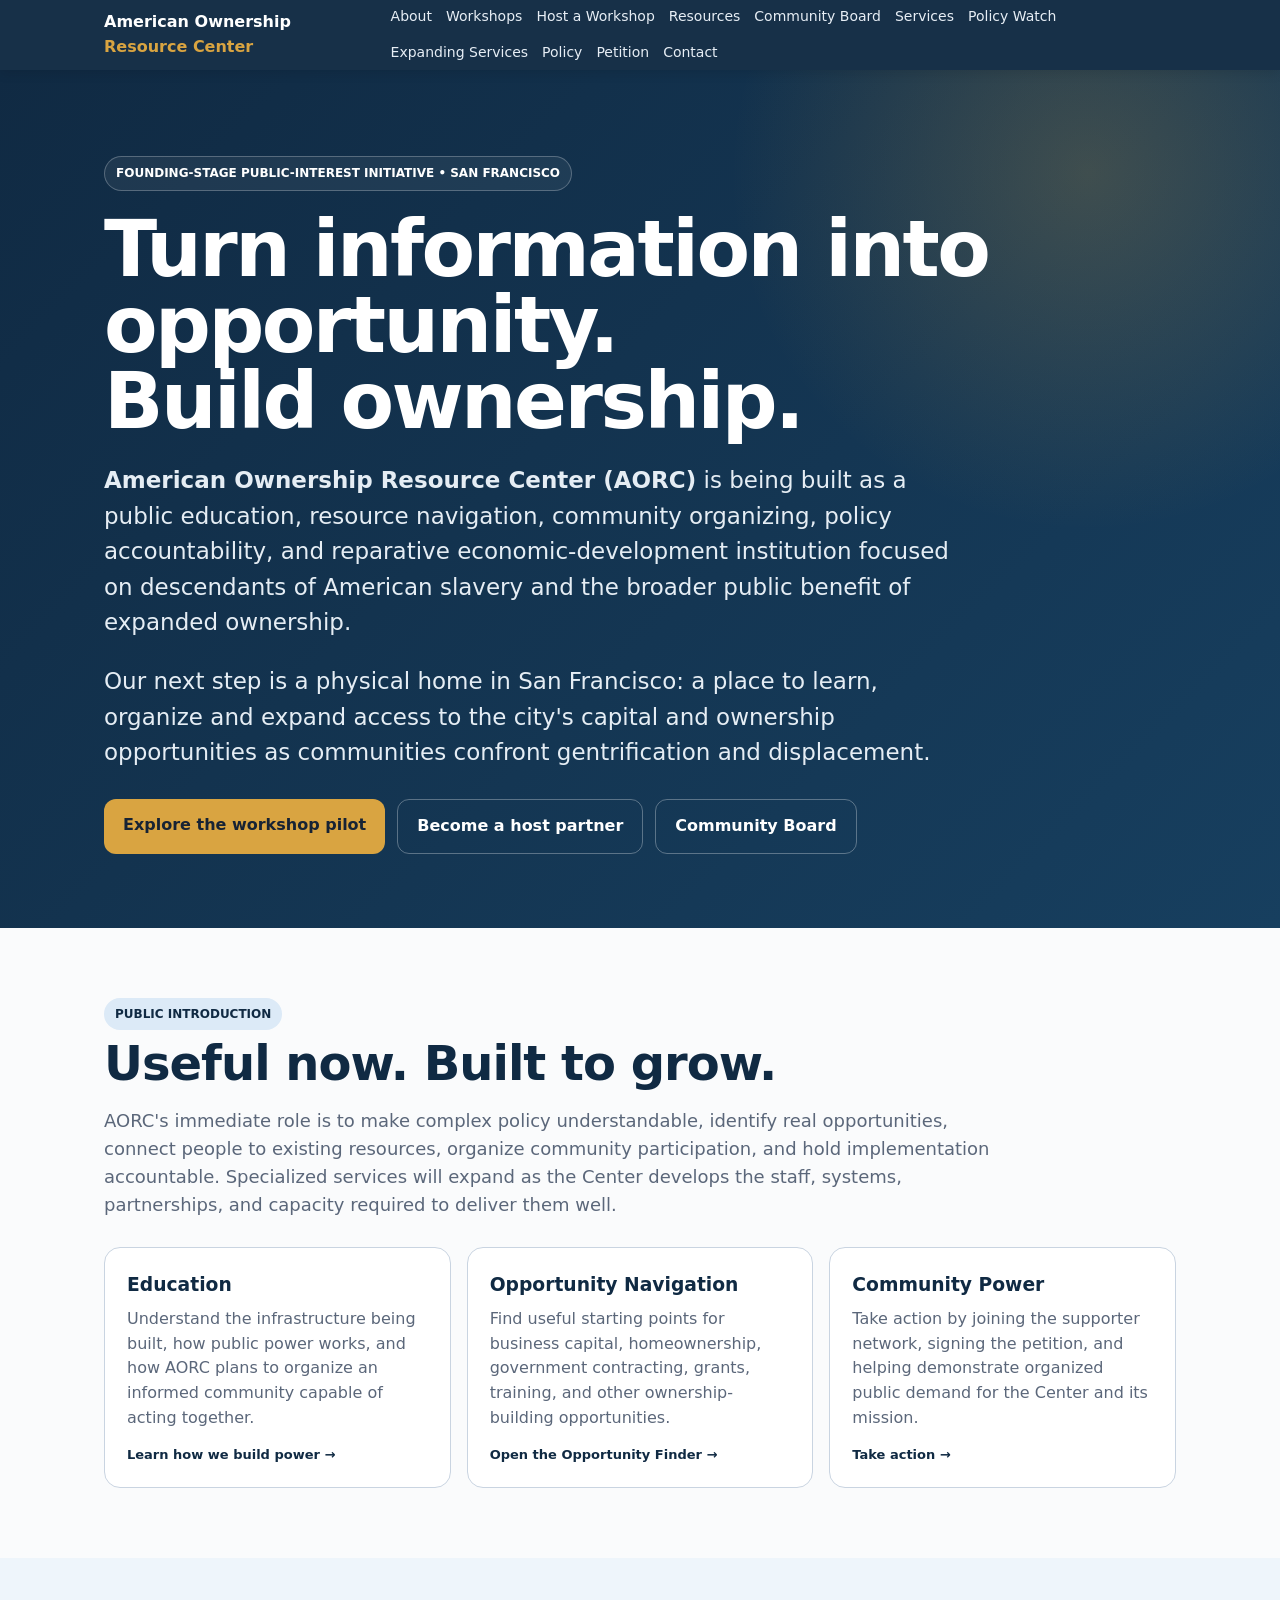
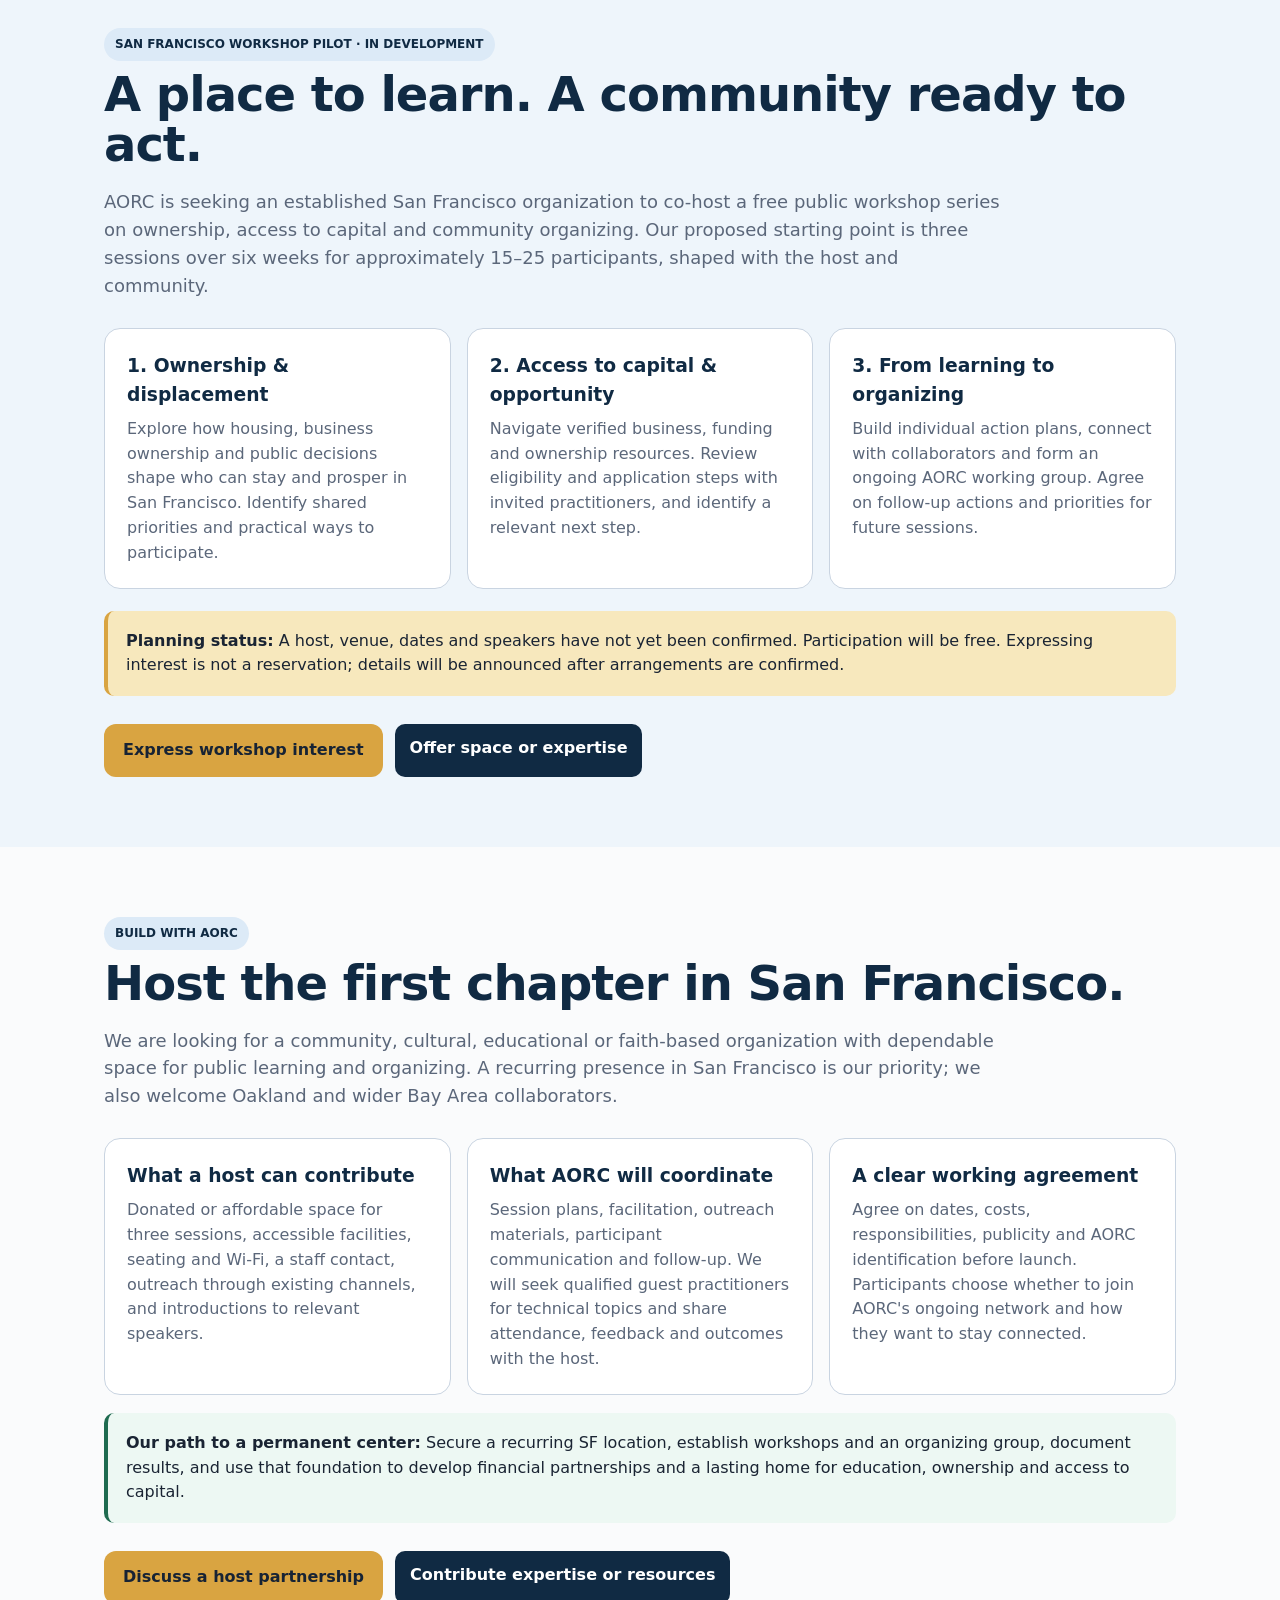
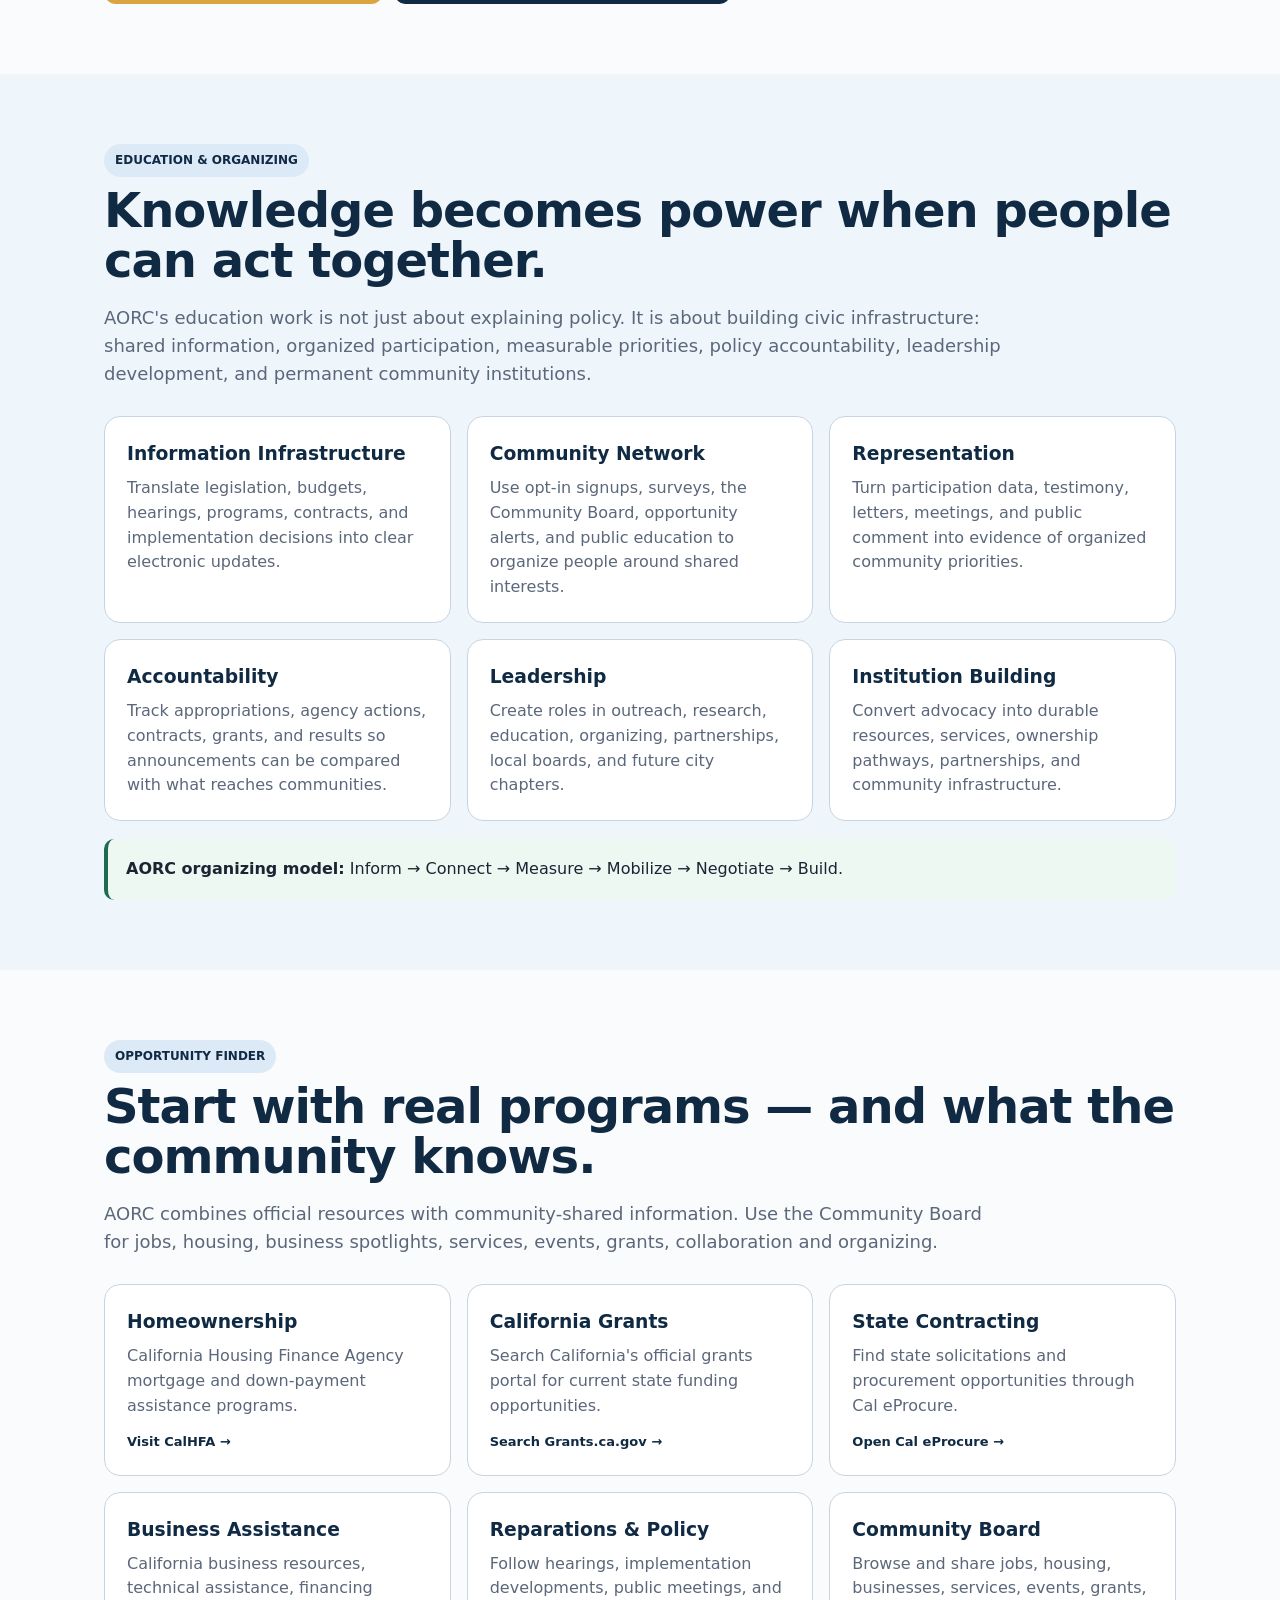
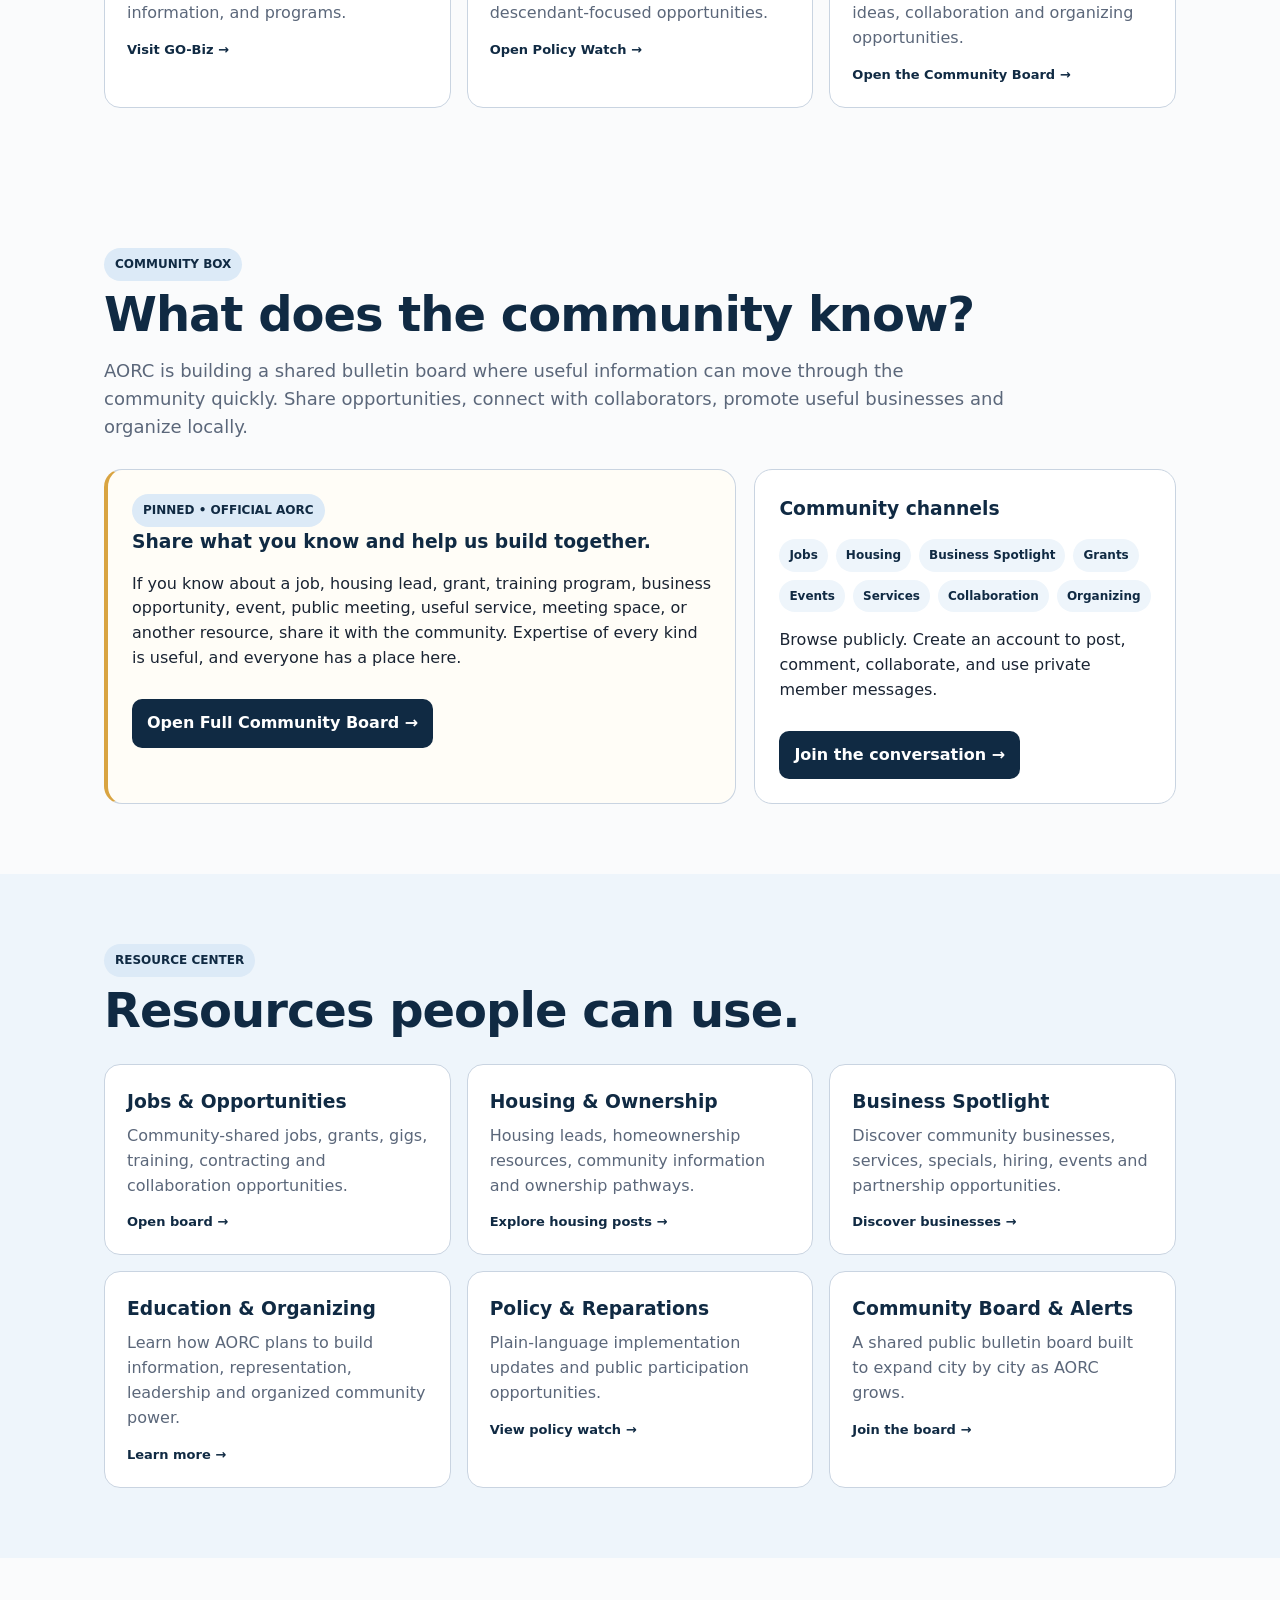
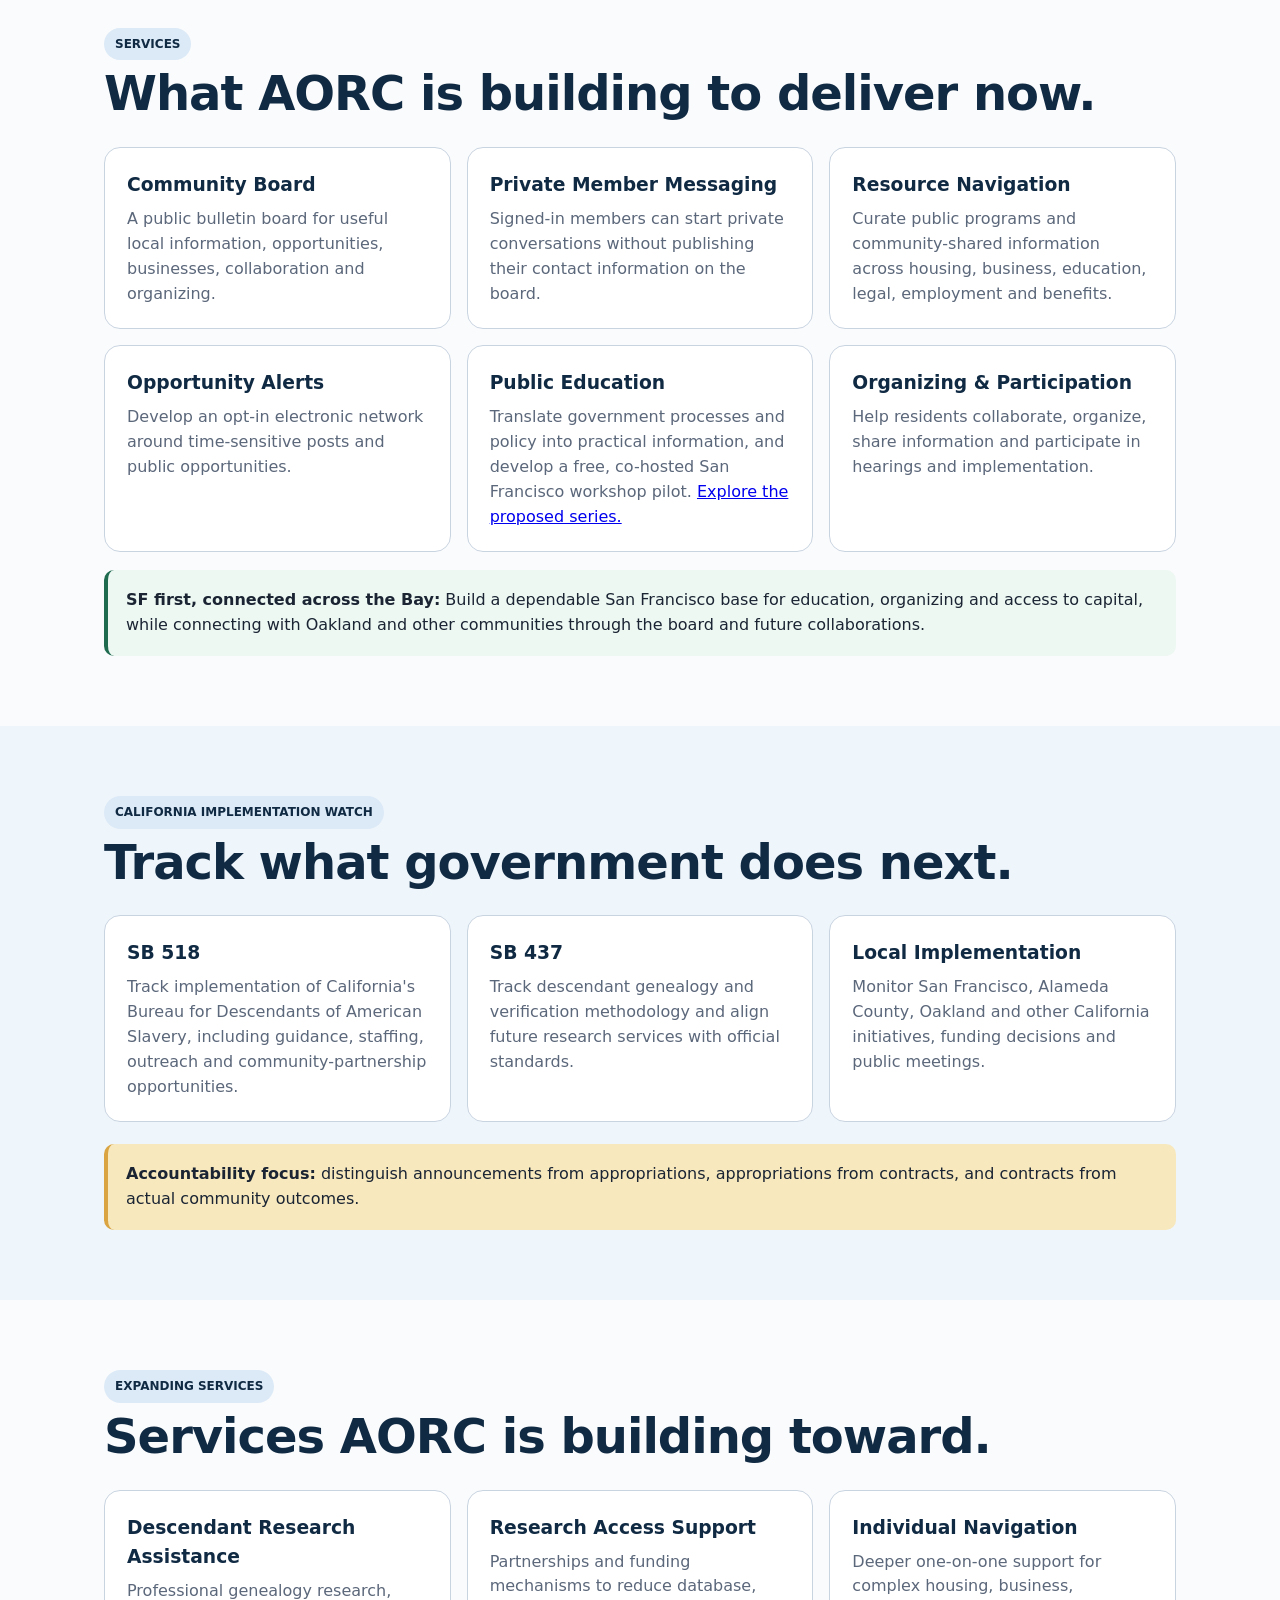
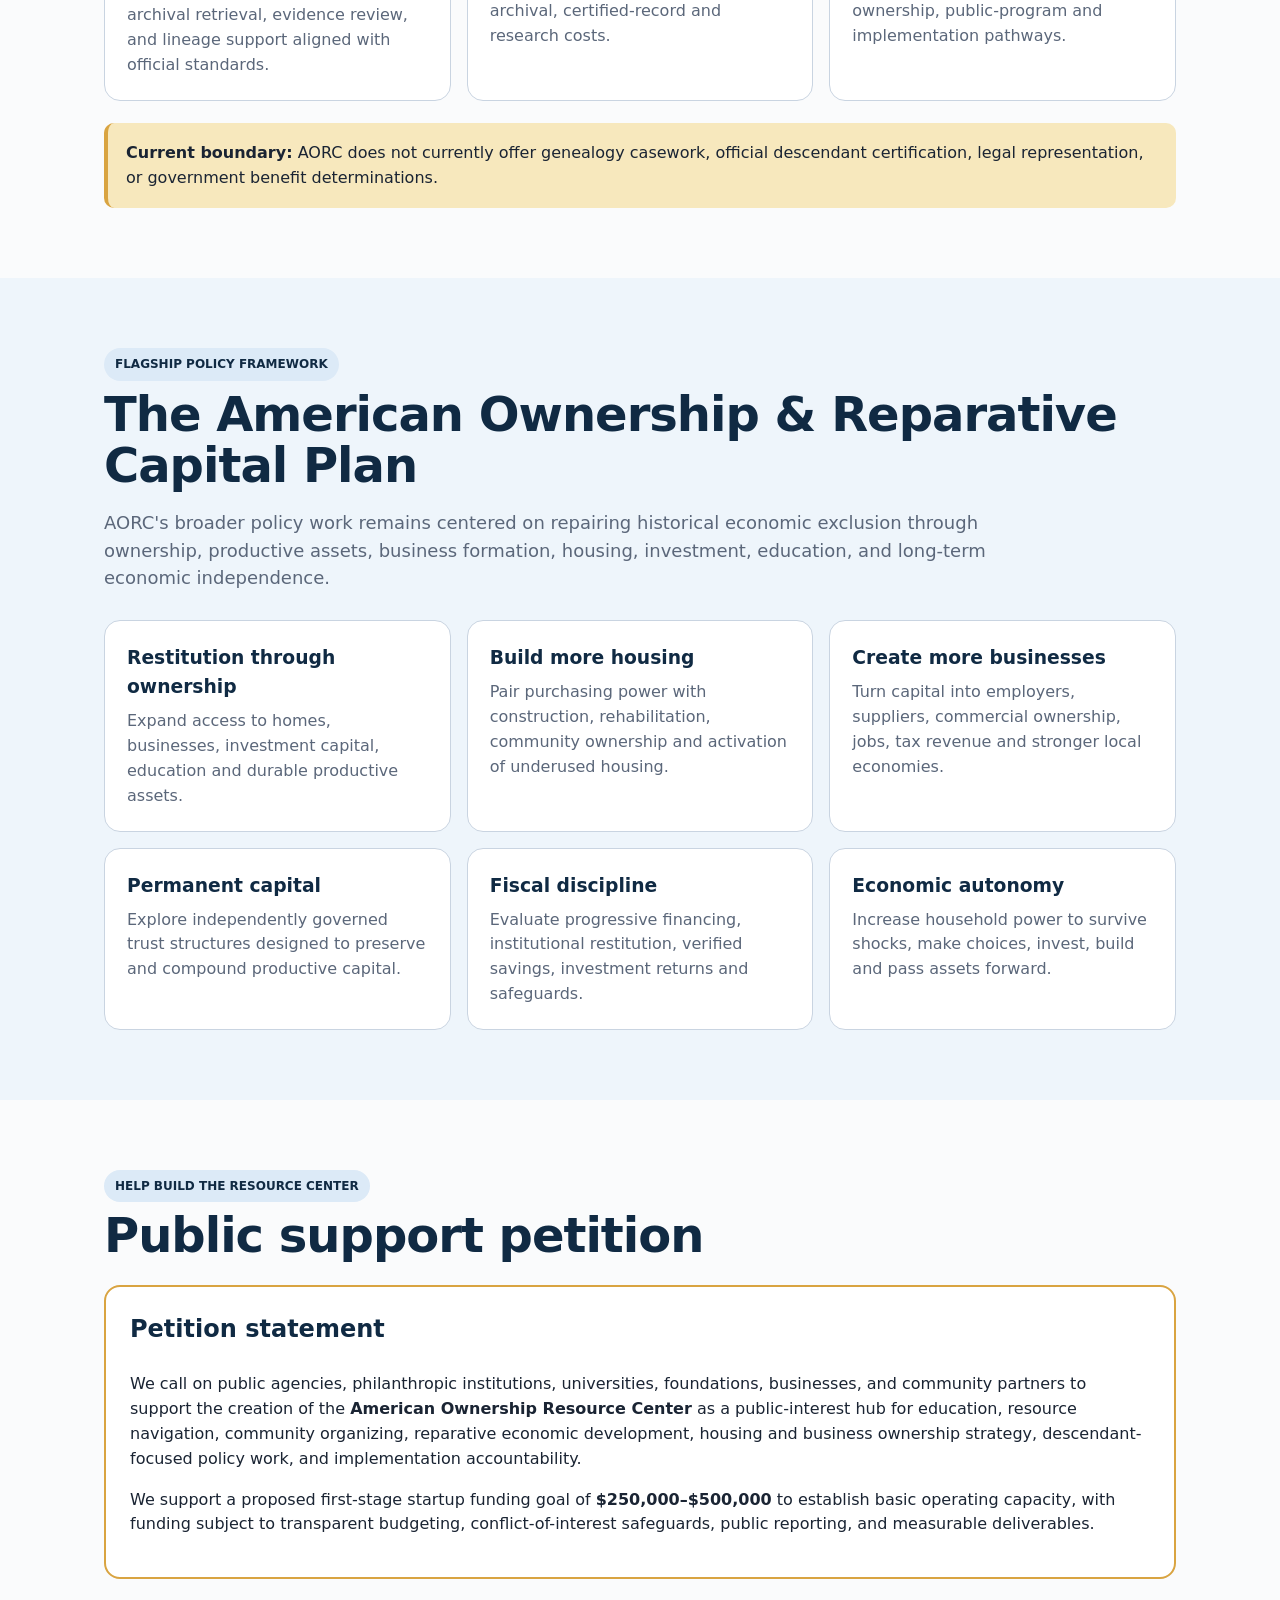
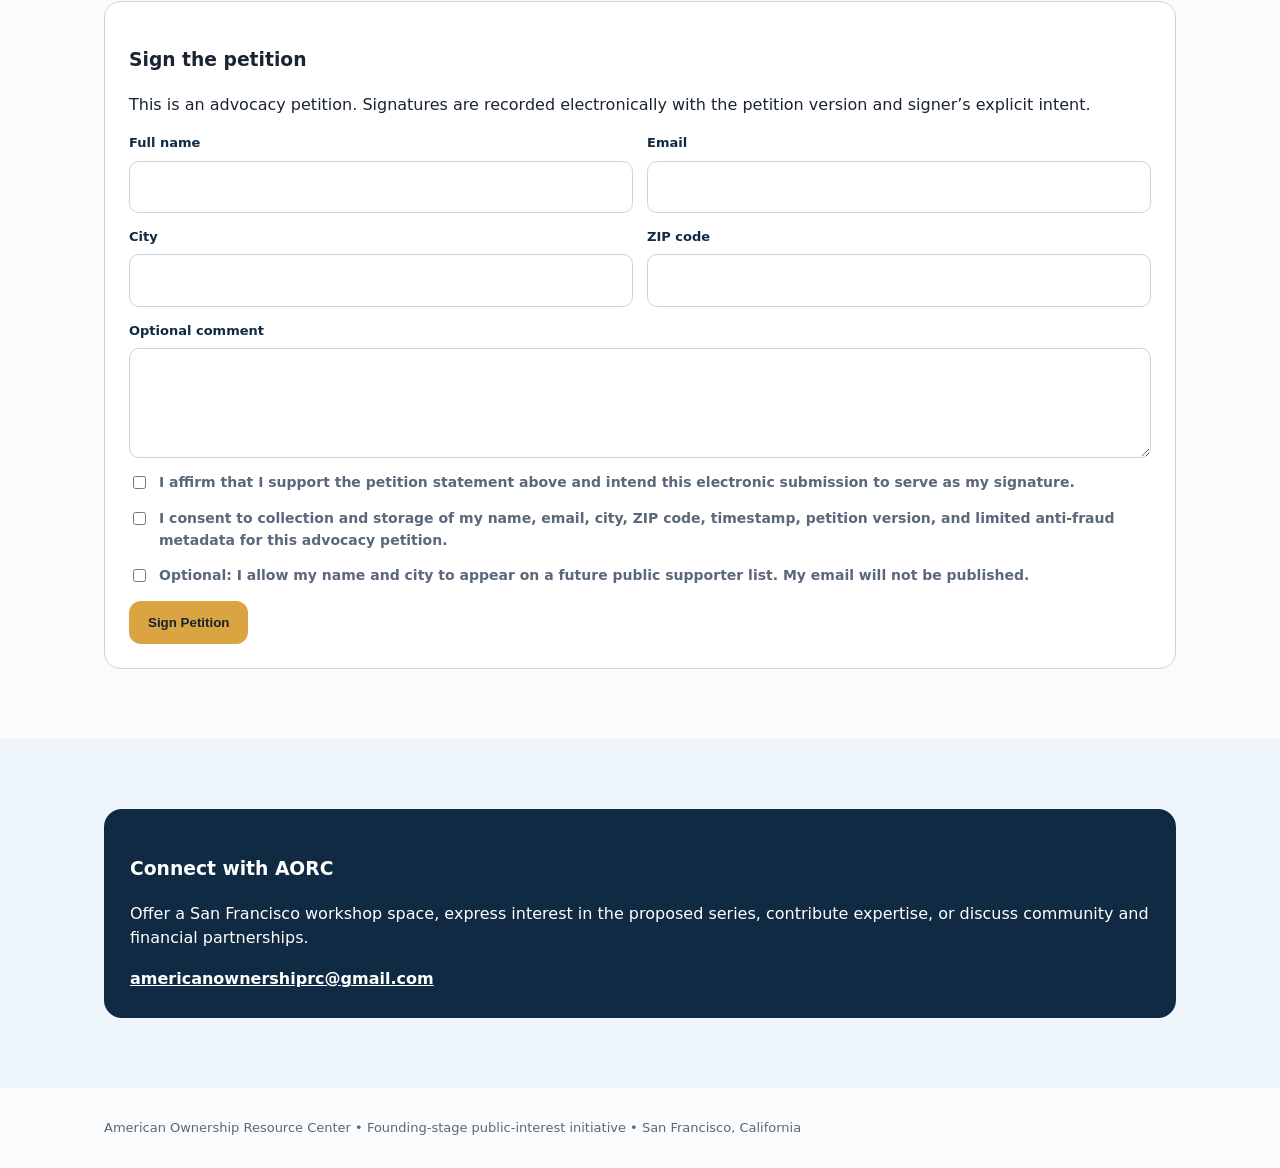
==== commit 78cc5cb0: "Add SF workshop pilot and host partnership plan to AORC homepage" ====
--- a/index.html
+++ b/index.html
@@ -1,18 +1,18 @@
 <!doctype html><html lang="en"><head><meta charset="utf-8"><meta name="viewport" content="width=device-width,initial-scale=1">
 <title>American Ownership Resource Center</title>
-<meta name="description" content="American Ownership Resource Center — public education, resource navigation, community organizing, policy accountability, and reparative economic development.">
+<meta name="description" content="AORC is building a San Francisco home for public education, community organizing, ownership and access to capital. Explore the proposed workshop series and host partnership opportunities.">
 <style>
 :root{--navy:#102A43;--navy2:#173F5F;--gold:#D9A441;--goldlight:#F7E8BD;--blue:#EEF5FB;--ink:#1A2433;--muted:#5B677A;--border:#C9D4E1;--green:#1f6b50}
 *{box-sizing:border-box}html{scroll-behavior:smooth}body{margin:0;font-family:Inter,system-ui,-apple-system,BlinkMacSystemFont,"Segoe UI",sans-serif;color:var(--ink);background:#FAFBFC;line-height:1.55}
 .wrap{max-width:1120px;margin:auto;padding:0 24px}header{position:sticky;top:0;z-index:20;background:rgba(16,42,67,.97);box-shadow:0 2px 12px rgba(0,0,0,.12)}
 nav{min-height:70px;display:flex;align-items:center;justify-content:space-between;gap:20px}.brand{font-weight:850;color:white}.brand span{color:var(--gold)}
-.nav{display:flex;gap:14px;flex-wrap:wrap;align-items:center}.nav a{color:#e7eef5;text-decoration:none;font-size:13px}
+.nav{display:flex;gap:14px;flex-wrap:wrap;align-items:center}.nav a{color:#e7eef5;text-decoration:none;font-size:14px}
 .hero{padding:86px 0 74px;color:white;background:radial-gradient(circle at 85% 12%,rgba(217,164,65,.22),transparent 27%),linear-gradient(135deg,var(--navy),var(--navy2))}
 .eyebrow,.tag{display:inline-block;padding:7px 11px;border-radius:999px;font-size:12px;font-weight:800}.eyebrow{border:1px solid rgba(255,255,255,.25);background:rgba(255,255,255,.06)}.tag{background:#DCEAF7;color:var(--navy)}
 h1{font-size:clamp(44px,7vw,78px);line-height:.98;letter-spacing:-2.5px;margin:20px 0 22px;max-width:980px}h2{font-size:clamp(30px,4vw,48px);line-height:1.06;letter-spacing:-1px;color:var(--navy);margin:8px 0 16px}
 .hero p{font-size:clamp(18px,2.2vw,23px);max-width:850px;color:#e5edf4}.lead{max-width:900px;color:var(--muted);font-size:18px}
 .btn{display:inline-flex;text-decoration:none;border:0;border-radius:12px;padding:14px 19px;font-weight:850;cursor:pointer}.gold{background:var(--gold);color:#172334}.ghost{border:1px solid rgba(255,255,255,.3);color:white}
-.actions{display:flex;gap:12px;flex-wrap:wrap;margin-top:28px}section{padding:70px 0}.soft{background:var(--blue)}.cards{display:grid;grid-template-columns:repeat(3,1fr);gap:16px;margin-top:28px}
+.actions{display:flex;gap:12px;flex-wrap:wrap;margin-top:28px}section{padding:70px 0;scroll-margin-top:130px}.soft{background:var(--blue)}.cards{display:grid;grid-template-columns:repeat(3,1fr);gap:16px;margin-top:28px}
 .card,details,.petition,.signature{background:white;border:1px solid var(--border);border-radius:16px}.card{padding:22px}.card h3{color:var(--navy);margin:0 0 8px}.card p{color:var(--muted);margin:0}
 .cardlink{display:block;text-decoration:none;color:inherit;transition:.15s ease}.cardlink:hover{transform:translateY(-2px);box-shadow:0 8px 22px rgba(16,42,67,.10);border-color:#9fb4c8}.cardlink .cta{display:block;margin-top:14px;font-weight:850;color:var(--navy);font-size:13px}
 .communitybox{display:grid;grid-template-columns:1.2fr .8fr;gap:18px;margin-top:28px}.communitypanel{background:white;border:1px solid var(--border);border-radius:18px;padding:24px}.communitypanel h3{color:var(--navy);margin:0 0 8px}.communitychips{display:flex;flex-wrap:wrap;gap:8px;margin:16px 0}.communitychip{padding:7px 10px;border-radius:999px;background:#eef5fb;color:var(--navy);font-size:12px;font-weight:800}.officialpost{border-left:4px solid var(--gold);background:#fffdf7}.communitycta{display:inline-flex;margin-top:12px;text-decoration:none;background:var(--navy);color:#fff;border-radius:10px;padding:12px 15px;font-weight:850}.noticebox{padding:18px;border-left:4px solid var(--gold);background:var(--goldlight);border-radius:10px;margin-top:22px}.greenbox{padding:18px;border-left:4px solid var(--green);background:#edf8f3;border-radius:10px;margin-top:18px}
@@ -23,13 +23,14 @@
 footer{padding:30px 0;color:var(--muted);font-size:13px}@media(max-width:900px){.nav{display:none}.cards,.grid,.communitybox{grid-template-columns:1fr}.full{grid-column:auto}.hero{padding:62px 0 56px}}
 </style></head><body>
 <header><div class="wrap"><nav><div class="brand">American Ownership <span>Resource Center</span></div><div class="nav">
-<a href="#about">About</a><a href="#resources">Resources</a><a href="community.html">Community Board</a><a href="#services">Services</a><a href="#watch">Policy Watch</a><a href="#expanding">Expanding Services</a><a href="#plan">Policy</a><a href="#petition">Petition</a><a href="#contact">Contact</a>
+<a href="#about">About</a><a href="#workshops">Workshops</a><a href="#host-partner">Host a Workshop</a><a href="#resources">Resources</a><a href="community.html">Community Board</a><a href="#services">Services</a><a href="#watch">Policy Watch</a><a href="#expanding">Expanding Services</a><a href="#plan">Policy</a><a href="#petition">Petition</a><a href="#contact">Contact</a>
 </div></nav></div></header>
 <main>
 <section class="hero"><div class="wrap"><span class="eyebrow">FOUNDING-STAGE PUBLIC-INTEREST INITIATIVE • SAN FRANCISCO</span>
 <h1>Turn information into opportunity.<br>Build ownership.</h1>
 <p><strong>American Ownership Resource Center (AORC)</strong> is being built as a public education, resource navigation, community organizing, policy accountability, and reparative economic-development institution focused on descendants of American slavery and the broader public benefit of expanded ownership.</p>
-<div class="actions"><a class="btn gold" href="#resources">Explore resources</a><a class="btn ghost" href="community.html">Community Board</a></div></div></section>
+<p>Our next step is a physical home in San Francisco: a place to learn, organize and expand access to the city's capital and ownership opportunities as communities confront gentrification and displacement.</p>
+<div class="actions"><a class="btn gold" href="#workshops">Explore the workshop pilot</a><a class="btn ghost" href="#host-partner">Become a host partner</a><a class="btn ghost" href="community.html">Community Board</a></div></div></section>
 
 <section id="about"><div class="wrap"><span class="tag">PUBLIC INTRODUCTION</span><h2>Useful now. Built to grow.</h2>
 <p class="lead">AORC's immediate role is to make complex policy understandable, identify real opportunities, connect people to existing resources, organize community participation, and hold implementation accountable. Specialized services will expand as the Center develops the staff, systems, partnerships, and capacity required to deliver them well.</p>
@@ -38,6 +39,28 @@
 <a class="card cardlink" href="#opportunity-finder"><h3>Opportunity Navigation</h3><p>Find useful starting points for business capital, homeownership, government contracting, grants, training, and other ownership-building opportunities.</p><span class="cta">Open the Opportunity Finder →</span></a>
 <a class="card cardlink" href="#petition"><h3>Community Power</h3><p>Take action by joining the supporter network, signing the petition, and helping demonstrate organized public demand for the Center and its mission.</p><span class="cta">Take action →</span></a>
 </div></div></section>
+
+<section id="workshops" class="soft"><div class="wrap"><span class="tag">SAN FRANCISCO WORKSHOP PILOT · IN DEVELOPMENT</span><h2>A place to learn. A community ready to act.</h2>
+<p class="lead">AORC is seeking an established San Francisco organization to co-host a free public workshop series on ownership, access to capital and community organizing. Our proposed starting point is three sessions over six weeks for approximately 15–25 participants, shaped with the host and community.</p>
+<div class="cards">
+<div class="card"><h3>1. Ownership &amp; displacement</h3><p>Explore how housing, business ownership and public decisions shape who can stay and prosper in San Francisco. Identify shared priorities and practical ways to participate.</p></div>
+<div class="card"><h3>2. Access to capital &amp; opportunity</h3><p>Navigate verified business, funding and ownership resources. Review eligibility and application steps with invited practitioners, and identify a relevant next step.</p></div>
+<div class="card"><h3>3. From learning to organizing</h3><p>Build individual action plans, connect with collaborators and form an ongoing AORC working group. Agree on follow-up actions and priorities for future sessions.</p></div>
+</div>
+<div class="noticebox"><strong>Planning status:</strong> A host, venue, dates and speakers have not yet been confirmed. Participation will be free. Expressing interest is not a reservation; details will be announced after arrangements are confirmed.</div>
+<div class="actions"><a class="btn gold" href="mailto:americanownershiprc@gmail.com?subject=AORC%20SF%20workshop%20interest">Express workshop interest</a><a class="communitycta" style="margin-top:0" href="#host-partner">Offer space or expertise</a></div>
+</div></section>
+
+<section id="host-partner"><div class="wrap"><span class="tag">BUILD WITH AORC</span><h2>Host the first chapter in San Francisco.</h2>
+<p class="lead">We are looking for a community, cultural, educational or faith-based organization with dependable space for public learning and organizing. A recurring presence in San Francisco is our priority; we also welcome Oakland and wider Bay Area collaborators.</p>
+<div class="cards">
+<div class="card"><h3>What a host can contribute</h3><p>Donated or affordable space for three sessions, accessible facilities, seating and Wi-Fi, a staff contact, outreach through existing channels, and introductions to relevant speakers.</p></div>
+<div class="card"><h3>What AORC will coordinate</h3><p>Session plans, facilitation, outreach materials, participant communication and follow-up. We will seek qualified guest practitioners for technical topics and share attendance, feedback and outcomes with the host.</p></div>
+<div class="card"><h3>A clear working agreement</h3><p>Agree on dates, costs, responsibilities, publicity and AORC identification before launch. Participants choose whether to join AORC's ongoing network and how they want to stay connected.</p></div>
+</div>
+<div class="greenbox"><strong>Our path to a permanent center:</strong> Secure a recurring SF location, establish workshops and an organizing group, document results, and use that foundation to develop financial partnerships and a lasting home for education, ownership and access to capital.</div>
+<div class="actions"><a class="btn gold" href="mailto:americanownershiprc@gmail.com?subject=AORC%20San%20Francisco%20host%20partnership">Discuss a host partnership</a><a class="communitycta" style="margin-top:0" href="mailto:americanownershiprc@gmail.com?subject=AORC%20workshop%20speaker%20or%20resource%20partner">Contribute expertise or resources</a></div>
+</div></section>
 
 <section id="education-power" class="soft"><div class="wrap"><span class="tag">EDUCATION & ORGANIZING</span><h2>Knowledge becomes power when people can act together.</h2>
 <p class="lead">AORC's education work is not just about explaining policy. It is about building civic infrastructure: shared information, organized participation, measurable priorities, policy accountability, leadership development, and permanent community institutions.</p>
@@ -78,9 +101,9 @@
 <div class="card"><h3>Private Member Messaging</h3><p>Signed-in members can start private conversations without publishing their contact information on the board.</p></div>
 <div class="card"><h3>Resource Navigation</h3><p>Curate public programs and community-shared information across housing, business, education, legal, employment and benefits.</p></div>
 <div class="card"><h3>Opportunity Alerts</h3><p>Develop an opt-in electronic network around time-sensitive posts and public opportunities.</p></div>
-<div class="card"><h3>Public Education</h3><p>Translate government processes and policy into practical digital information.</p></div>
+<div class="card"><h3>Public Education</h3><p>Translate government processes and policy into practical information, and develop a free, co-hosted San Francisco workshop pilot. <a href="#workshops">Explore the proposed series.</a></p></div>
 <div class="card"><h3>Organizing & Participation</h3><p>Help residents collaborate, organize, share information and participate in hearings and implementation.</p></div>
-</div><div class="greenbox"><strong>City model:</strong> San Francisco can be the first board. The same infrastructure can support Oakland, Alameda, Los Angeles, Sacramento and other communities later.</div></div></section>
+</div><div class="greenbox"><strong>SF first, connected across the Bay:</strong> Build a dependable San Francisco base for education, organizing and access to capital, while connecting with Oakland and other communities through the board and future collaborations.</div></div></section>
 
 <section id="watch" class="soft"><div class="wrap"><span class="tag">CALIFORNIA IMPLEMENTATION WATCH</span><h2>Track what government does next.</h2>
 <div class="cards">
@@ -118,7 +141,7 @@
 <input id="website" class="honeypot" tabindex="-1" autocomplete="off"><button id="submit" class="btn gold" type="submit">Sign Petition</button><div id="status" class="notice"></div></form></div>
 </div></section>
 
-<section id="contact" class="soft"><div class="wrap"><div class="contact"><h3>Founding contact</h3><p>Questions, public education, partnerships, opportunity sharing, petition support, or early participation.</p><a href="mailto:americanownershiprc@gmail.com">americanownershiprc@gmail.com</a></div></div></section>
+<section id="contact" class="soft"><div class="wrap"><div class="contact"><h3>Connect with AORC</h3><p>Offer a San Francisco workshop space, express interest in the proposed series, contribute expertise, or discuss community and financial partnerships.</p><a href="mailto:americanownershiprc@gmail.com">americanownershiprc@gmail.com</a></div></div></section>
 </main><footer><div class="wrap">American Ownership Resource Center • Founding-stage public-interest initiative • San Francisco, California</div></footer>
 <script>
 const API='https://ieihdpufnjthooambooh.supabase.co/functions/v1/sign-petition',VERSION='AORC-PETITION-v1-2026-08-29',HASH='1d4288291e7c98526db69d8b53434b2d12ae82571cffe63fd20b3cd0b70e800b';
